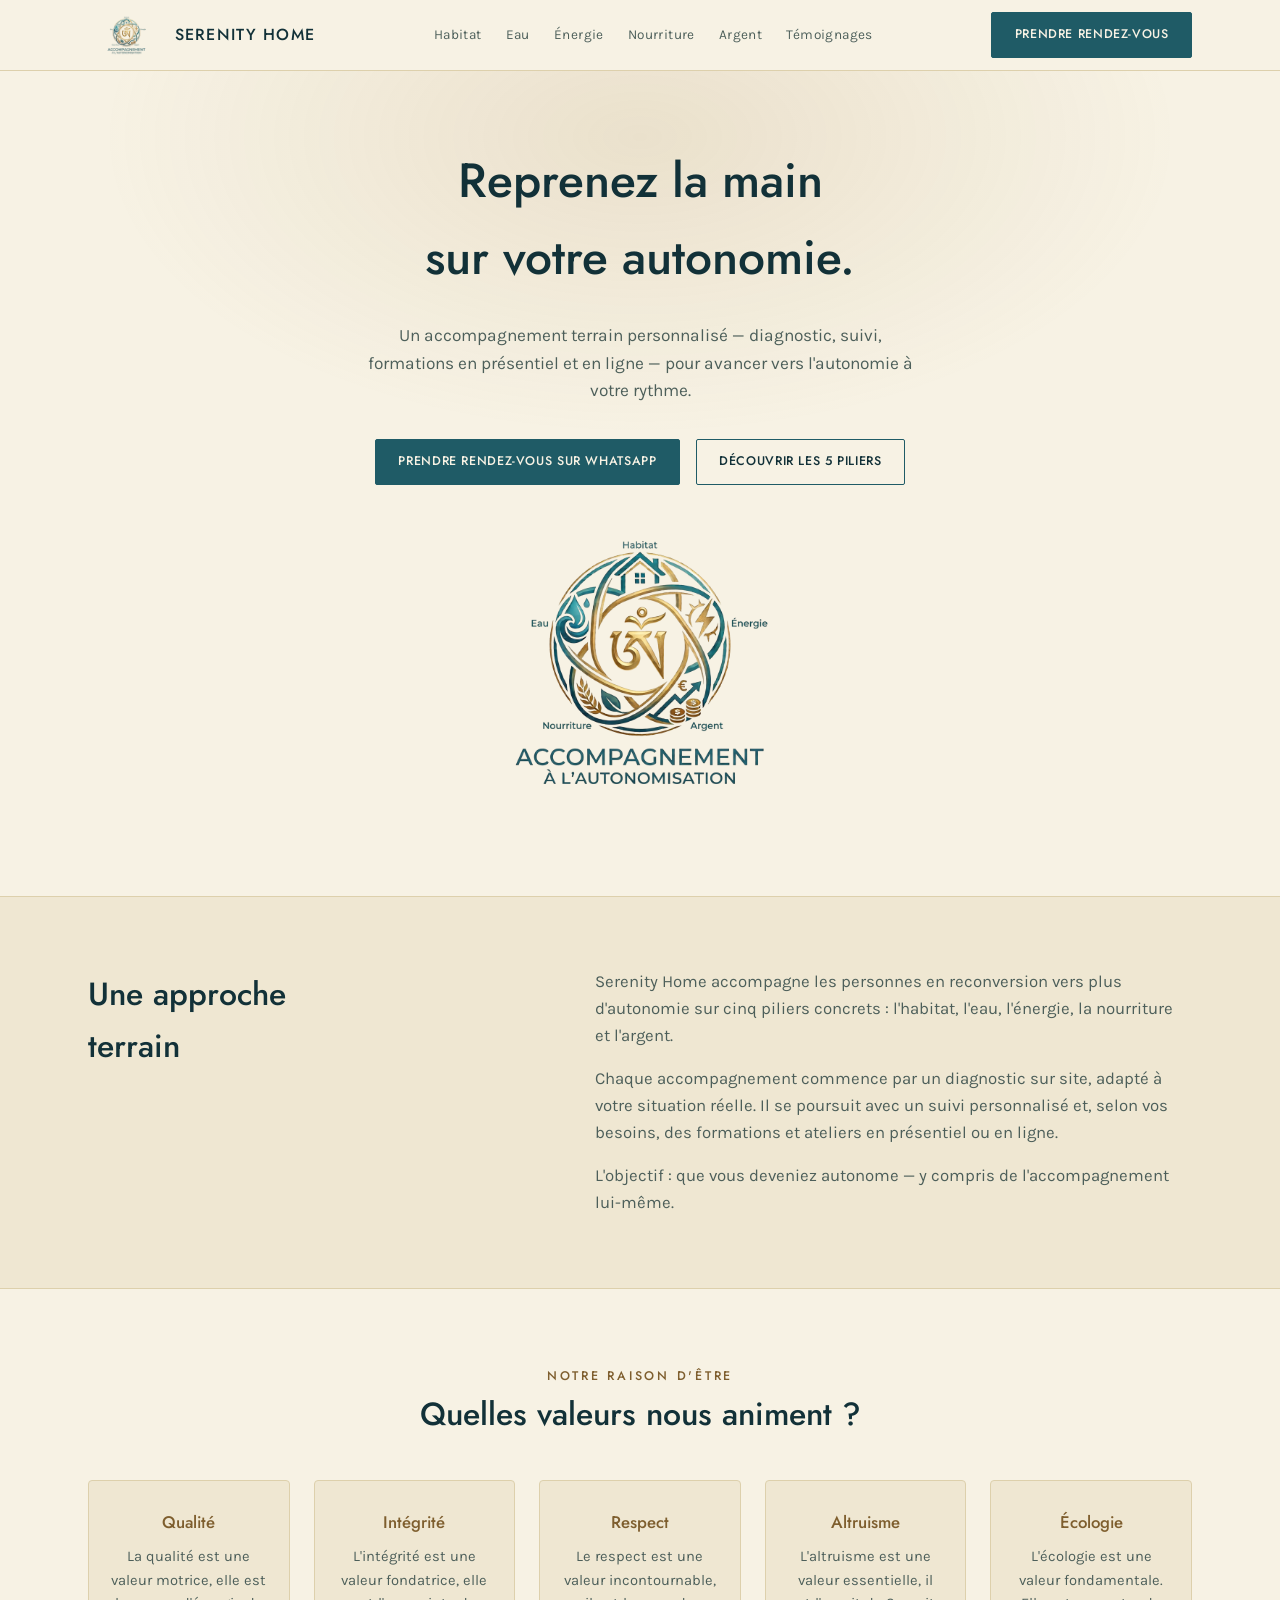
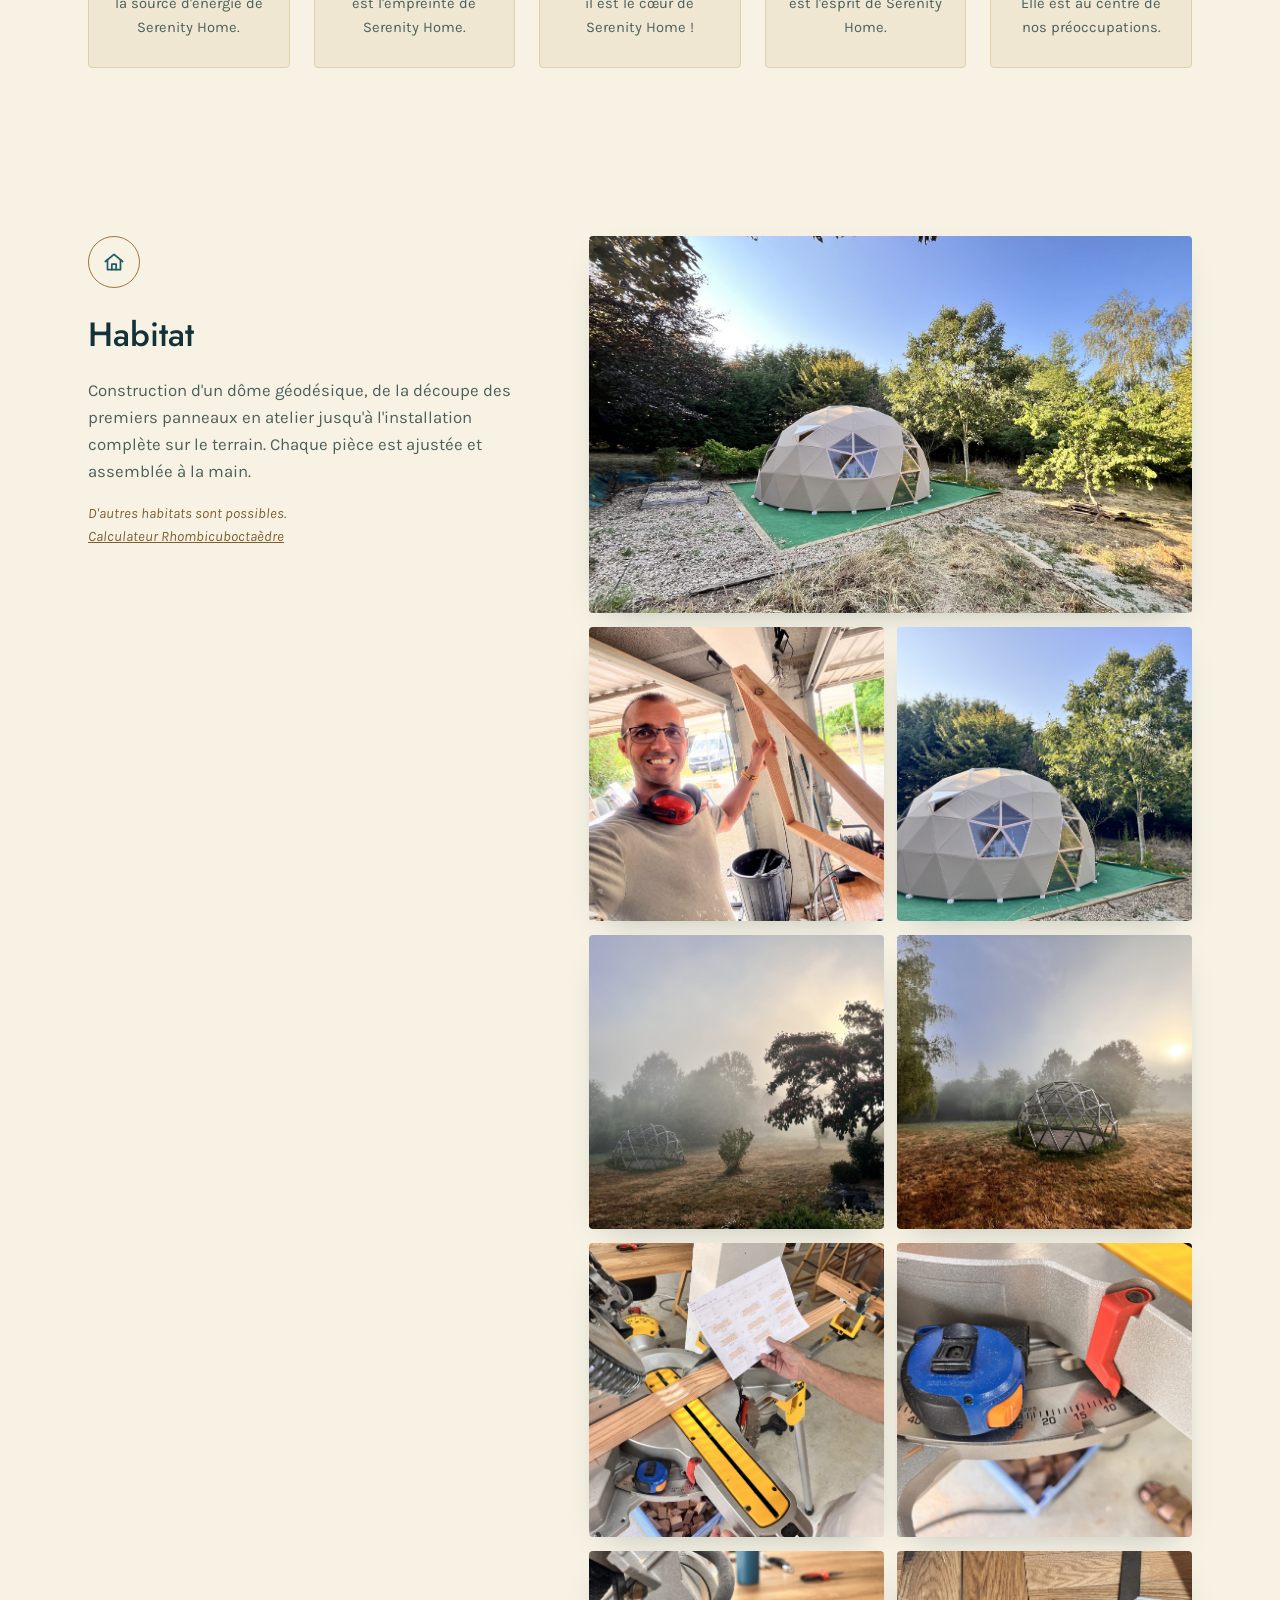
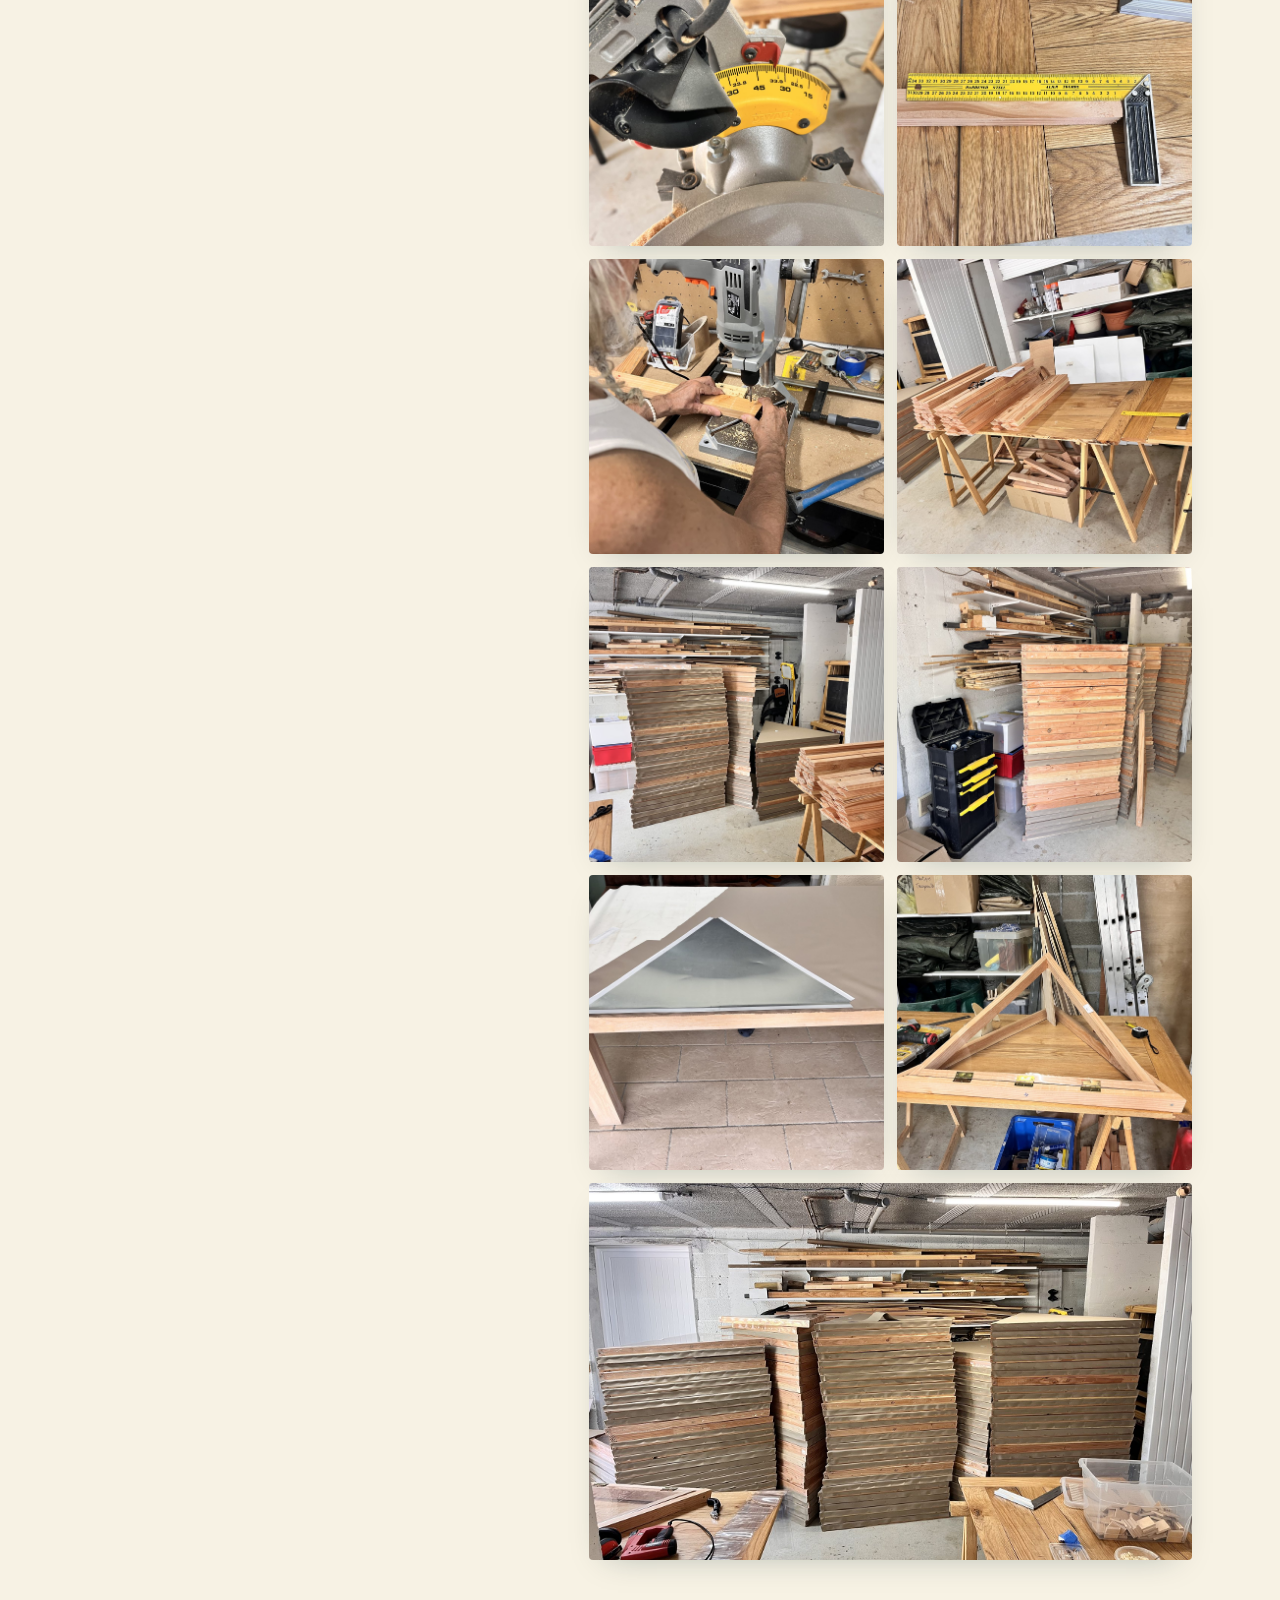
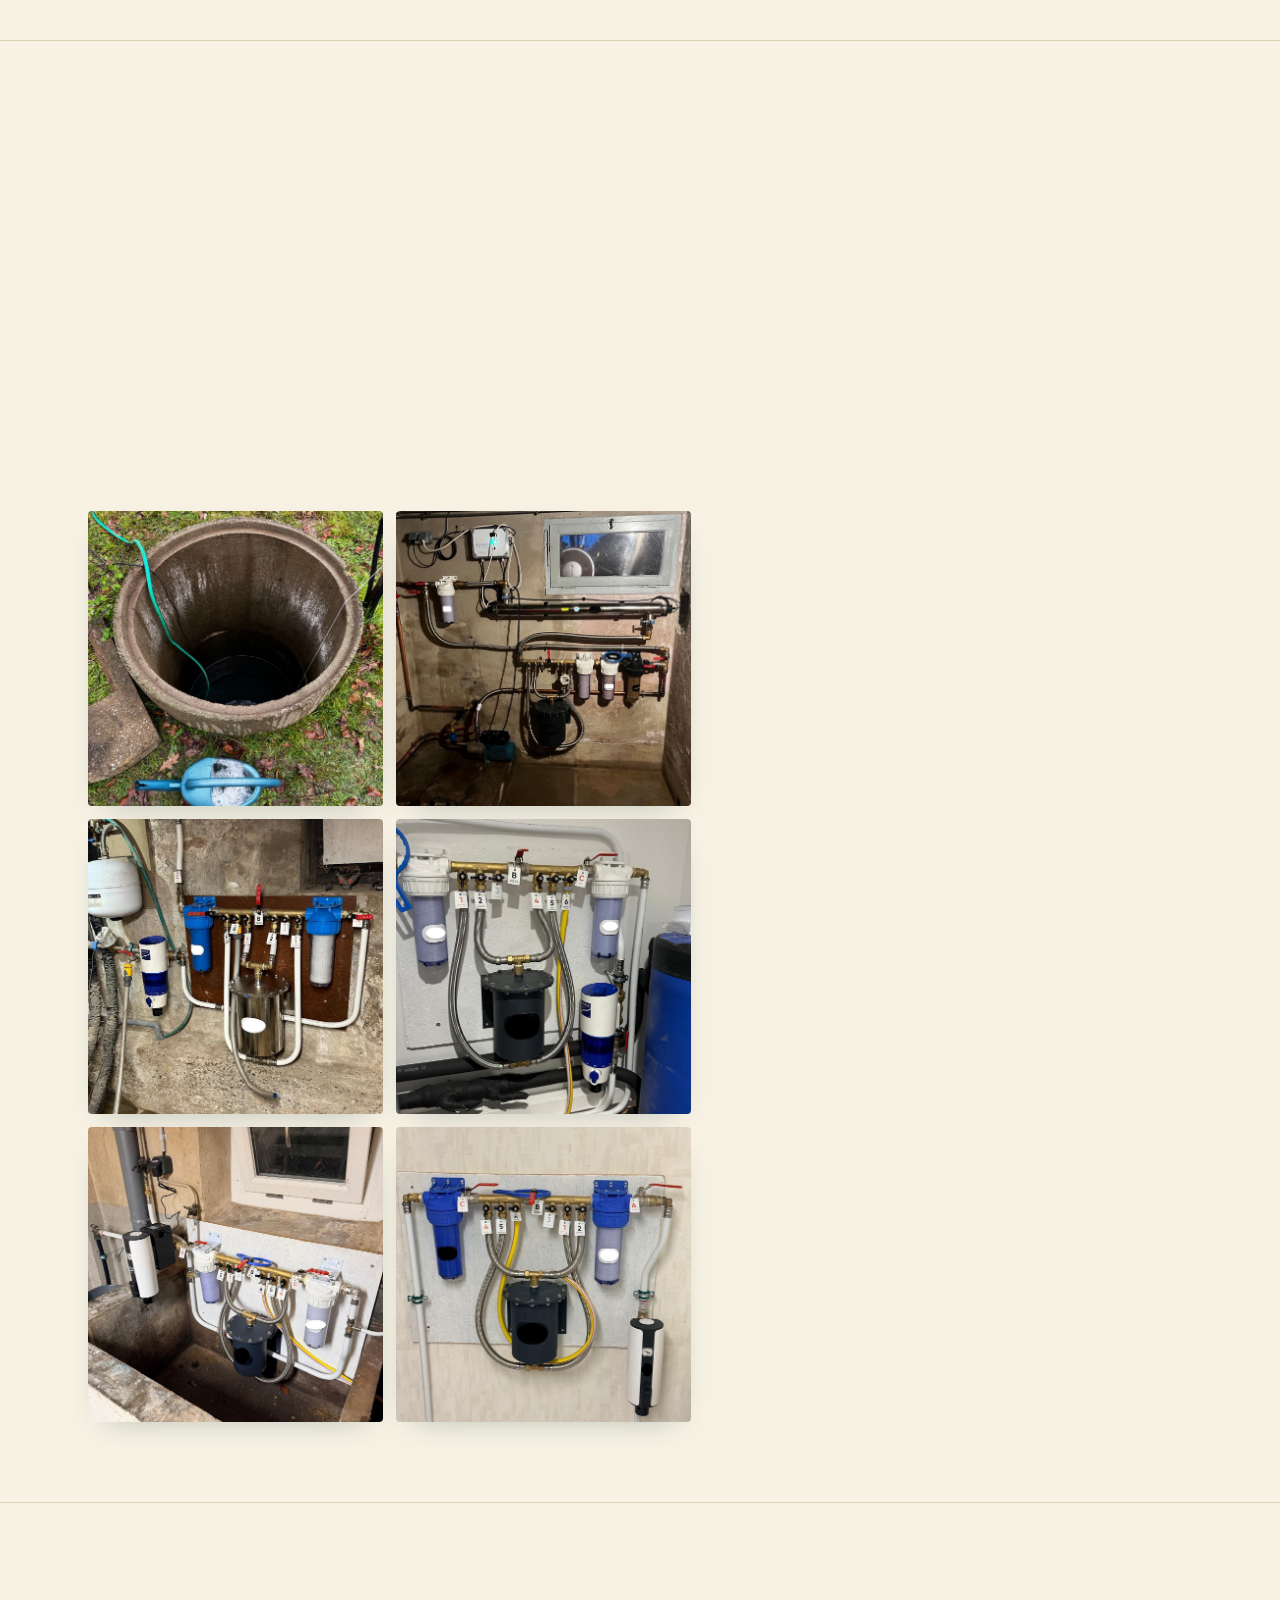
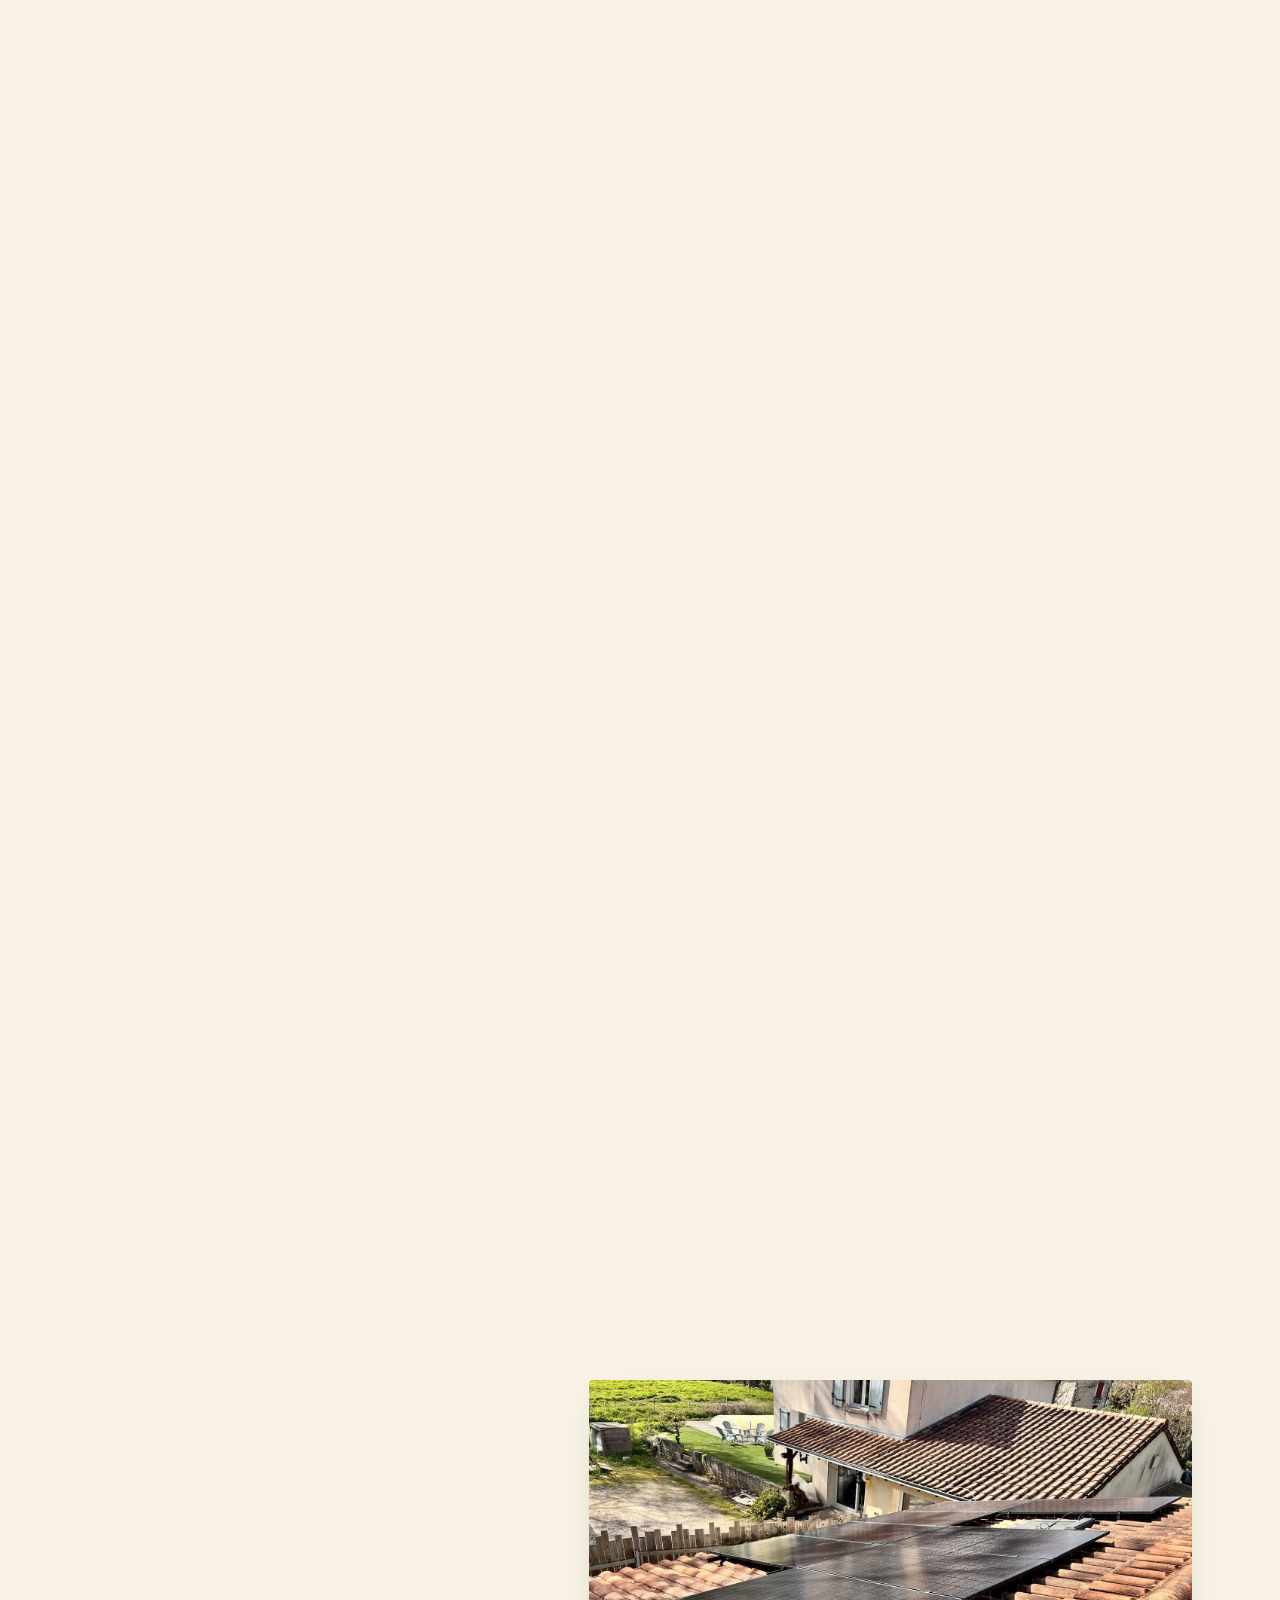
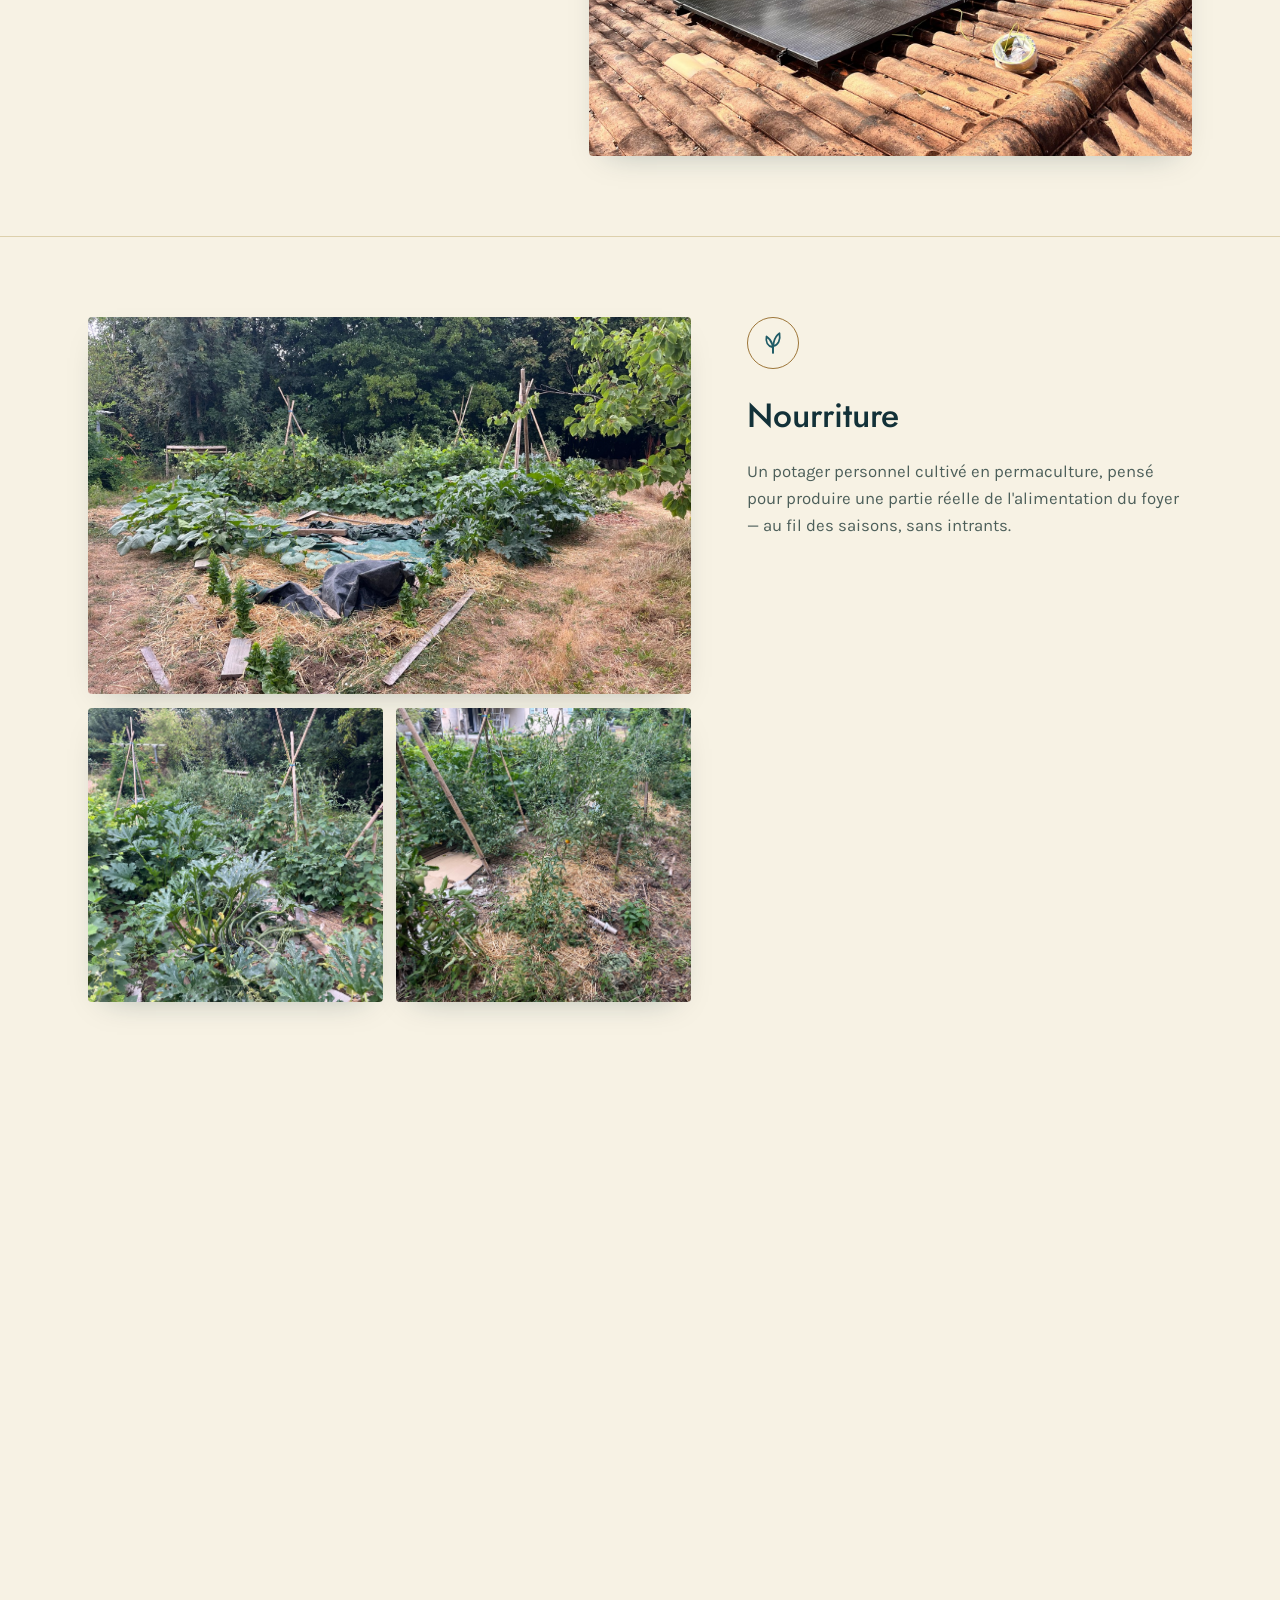
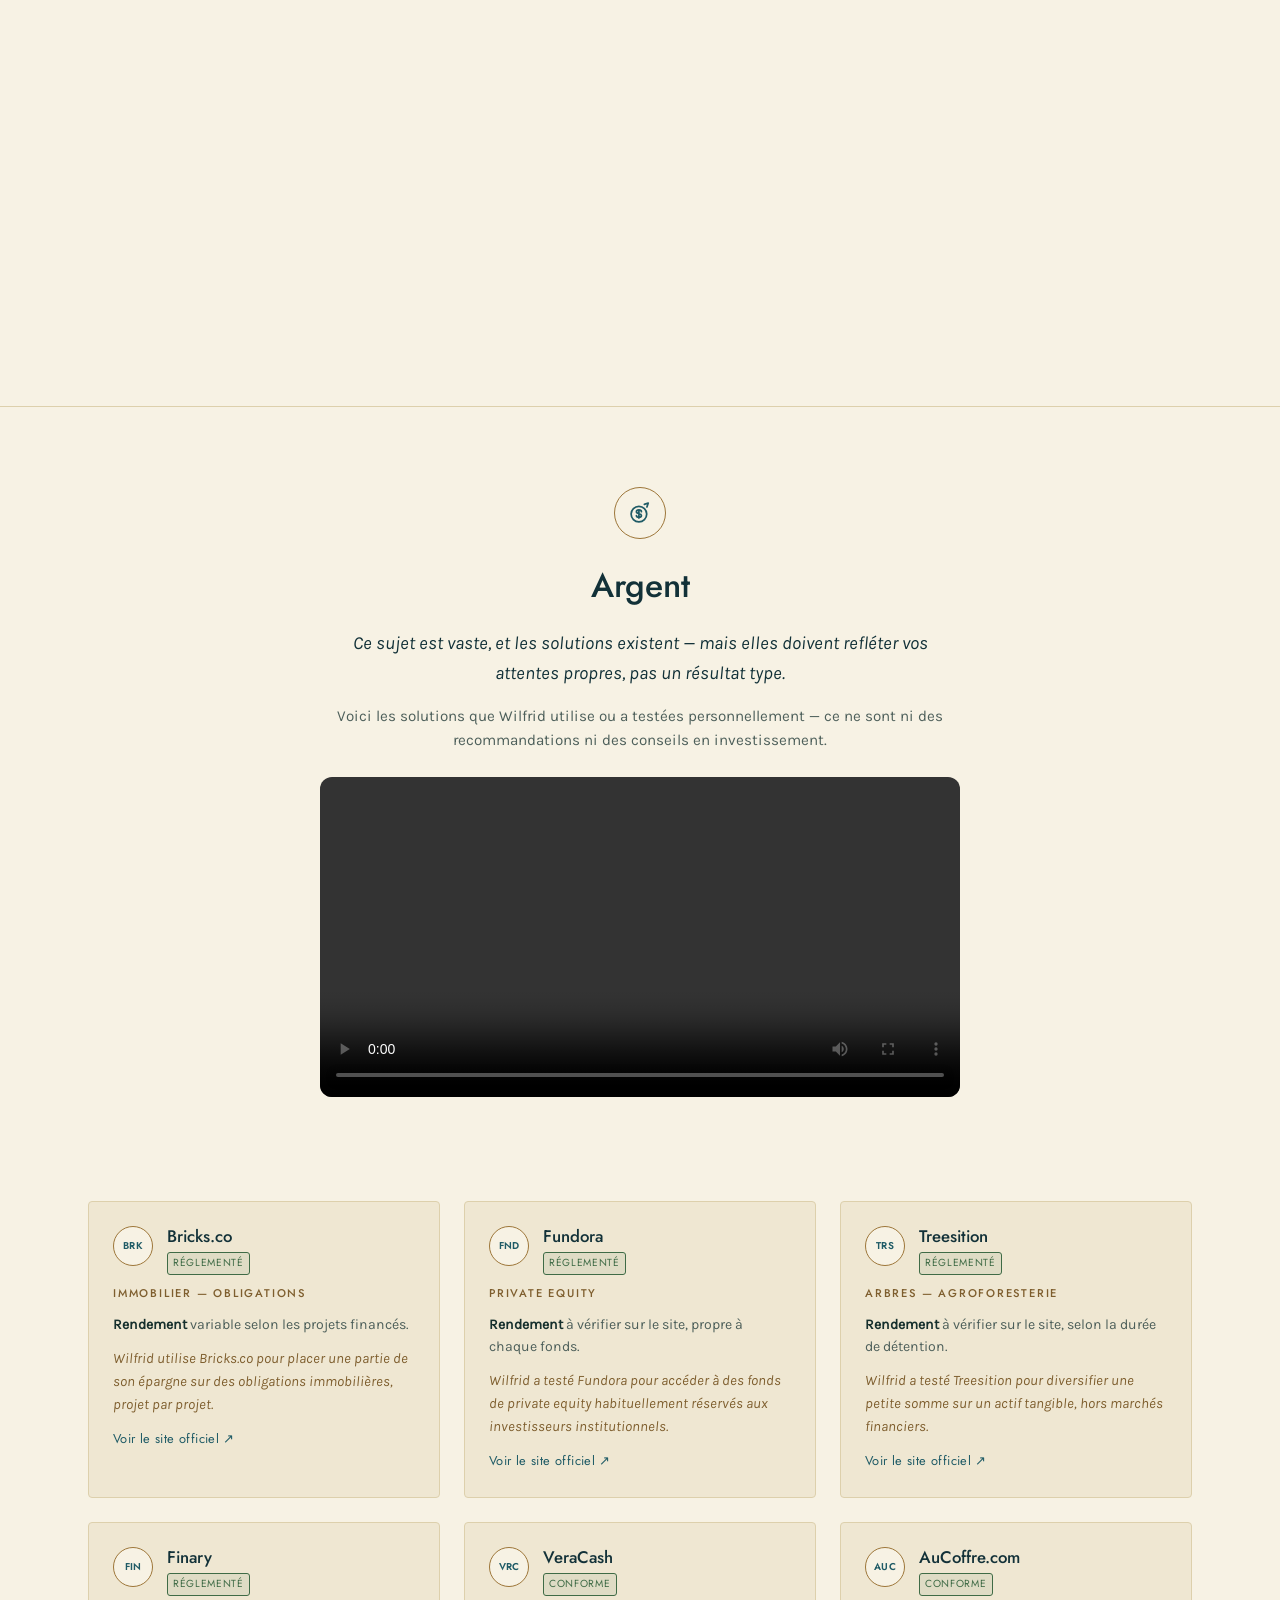
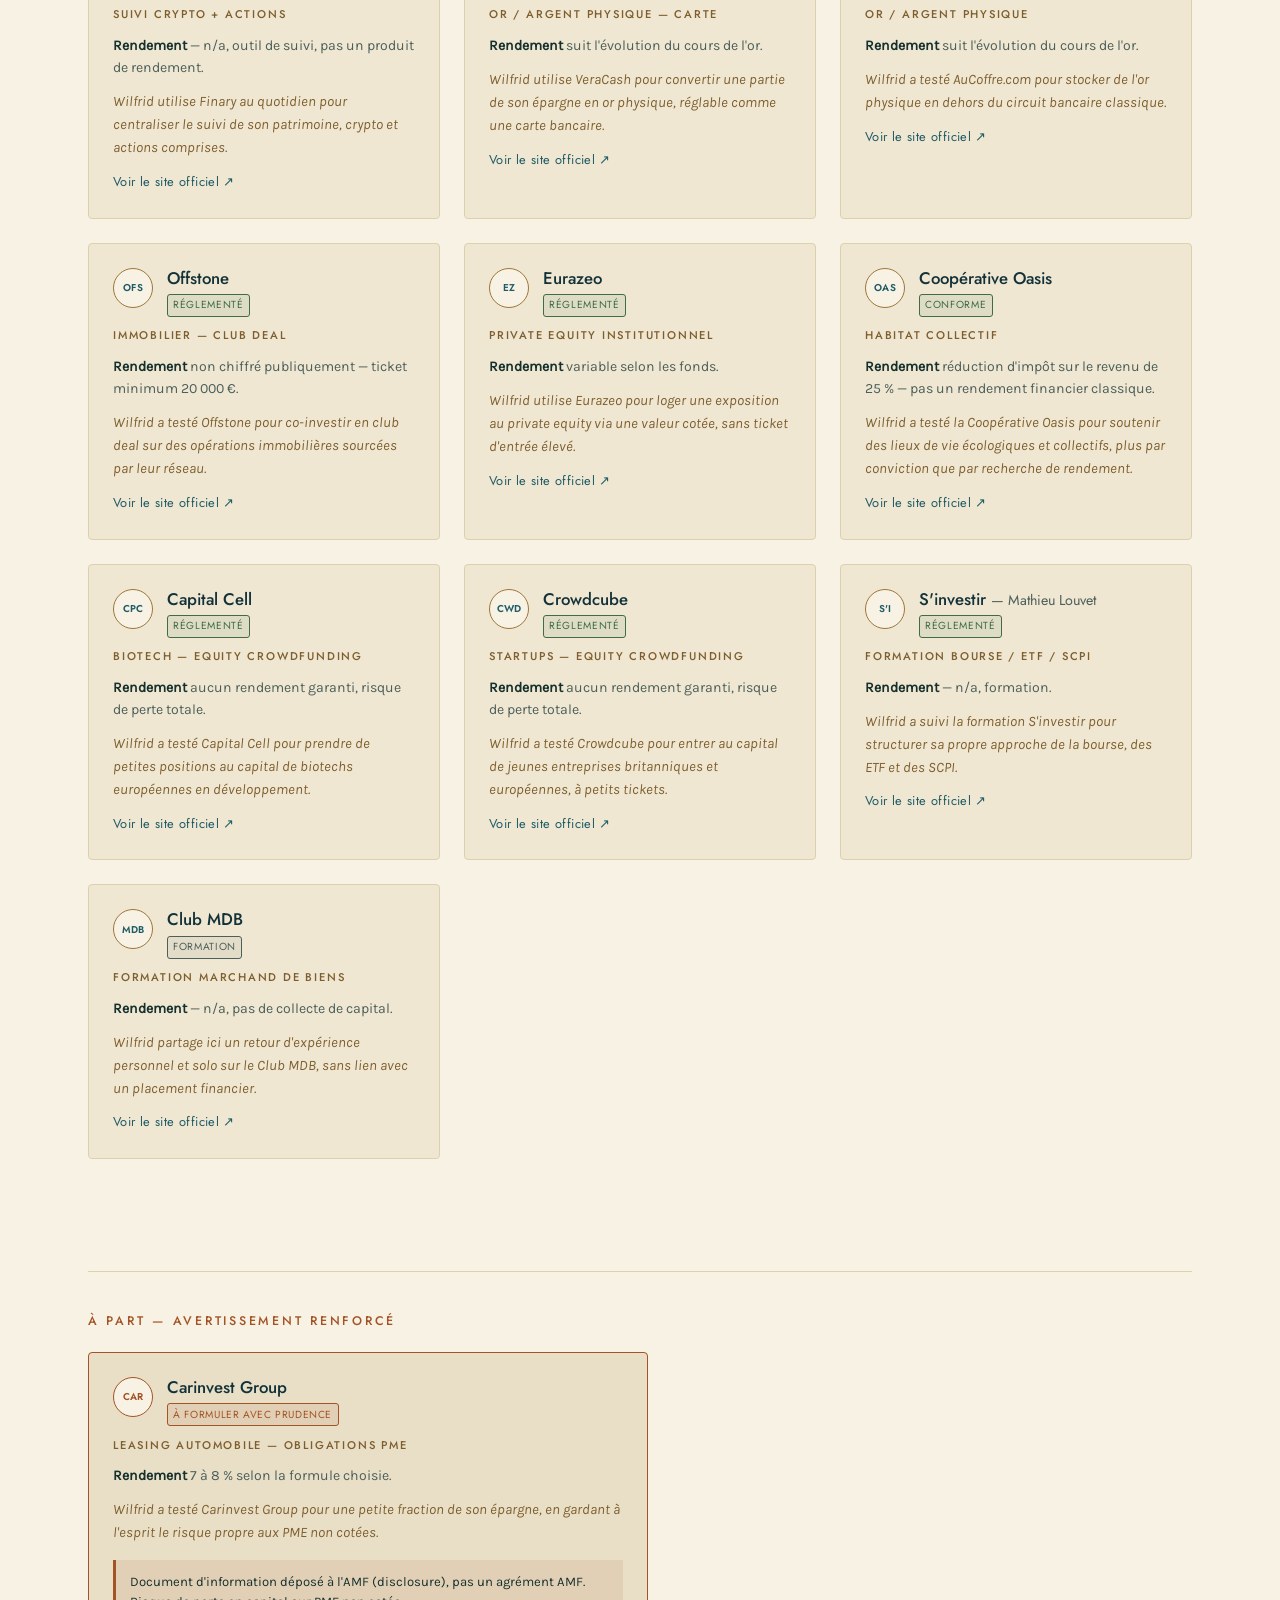
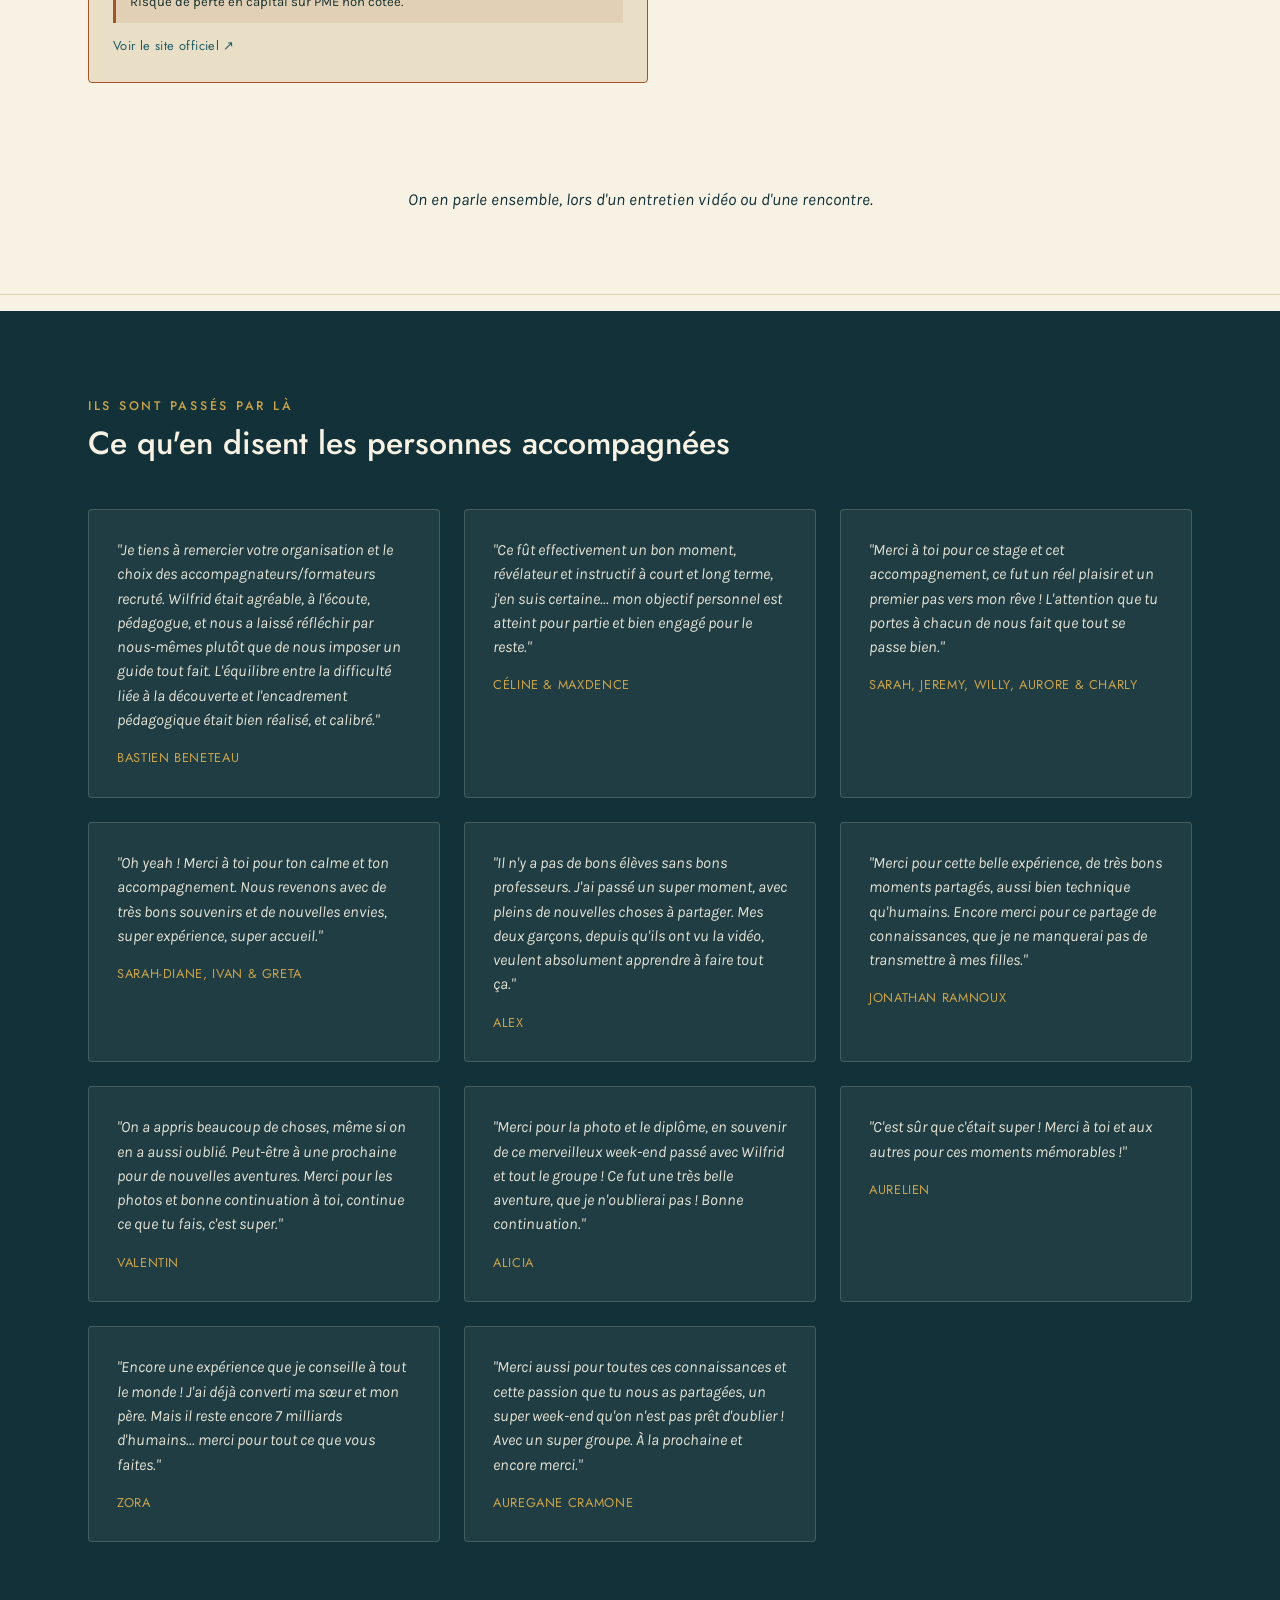
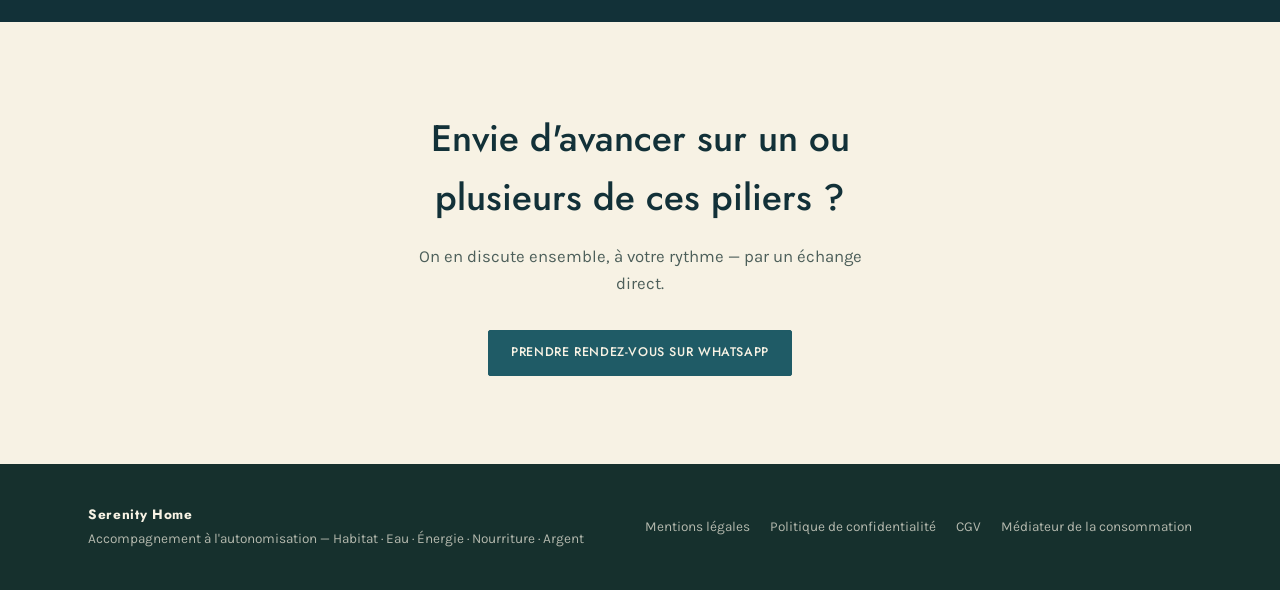
==== index.html @ 9dc040ae "Remove habitat atelier video (unused, requested removal)" ====
<!doctype html>
<html lang="fr">
<head>
<meta charset="UTF-8">
<meta name="viewport" content="width=device-width, initial-scale=1.0">
<title>Serenity Home — Accompagnement à l'autonomisation</title>
<meta name="description" content="Serenity Home accompagne les personnes en reconversion vers l'autonomie : habitat, eau, énergie, nourriture, argent. Diagnostic terrain, suivi personnalisé, formations et ateliers.">
<link rel="canonical" href="https://wilfridberge.eu/">
<meta property="og:type" content="website">
<meta property="og:site_name" content="Serenity Home">
<meta property="og:title" content="Serenity Home — Accompagnement à l'autonomisation">
<meta property="og:description" content="Un accompagnement terrain personnalisé — diagnostic, suivi, formations en présentiel et en ligne — sur cinq piliers : habitat, eau, énergie, nourriture, argent.">
<meta property="og:url" content="https://wilfridberge.eu/">
<meta property="og:image" content="https://wilfridberge.eu/img/logo.png">
<meta name="twitter:card" content="summary">
<link rel="icon" type="image/png" sizes="32x32" href="img/favicon/icon-32.png">
<link rel="icon" type="image/png" sizes="16x16" href="img/favicon/icon-16.png">
<link rel="apple-touch-icon" sizes="180x180" href="img/favicon/icon-180.png">
<link rel="stylesheet" href="styles.css">
<script type="application/ld+json">
{
  "@context": "https://schema.org",
  "@type": "ProfessionalService",
  "name": "Serenity Home",
  "description": "Accompagnement terrain personnalisé vers l'autonomie : habitat, eau, énergie, nourriture, argent — diagnostic, suivi, formations et ateliers en présentiel et en ligne.",
  "url": "https://wilfridberge.eu/",
  "image": "https://wilfridberge.eu/img/logo.png",
  "areaServed": "FR",
  "founder": { "@type": "Person", "name": "Wilfrid Bergé" }
}
</script>
<script>
  document.documentElement.classList.add('js-anim');
  if (!window.matchMedia('(prefers-reduced-motion: reduce)').matches) {
    document.documentElement.classList.add('can-animate');
  }
</script>
</head>
<body>

<header class="nav">
  <div class="container">
    <a class="nav-brand" href="#top">
      <img src="img/logo.png" alt="">
      <span>Serenity Home</span>
    </a>
    <ul class="nav-links">
      <li><a href="#habitat">Habitat</a></li>
      <li><a href="#eau">Eau</a></li>
      <li><a href="#energie">Énergie</a></li>
      <li><a href="#nourriture">Nourriture</a></li>
      <li><a href="#argent">Argent</a></li>
      <li><a href="#temoignages">Témoignages</a></li>
    </ul>
    <a class="btn-cta" href="https://wa.me/33664347706" target="_blank" rel="noopener">Prendre rendez-vous</a>
  </div>
</header>

<main id="top">

  <section class="hero">
    <div class="container hero-inner">
      <h1>Reprenez la main sur votre autonomie.</h1>
      <p class="lede">Un accompagnement terrain personnalisé — diagnostic, suivi, formations en présentiel et en ligne — pour avancer vers l'autonomie à votre rythme.</p>
      <div class="actions">
        <a class="btn-cta" href="https://wa.me/33664347706" target="_blank" rel="noopener">Prendre rendez-vous sur WhatsApp</a>
        <a class="btn-cta ghost" href="#habitat">Découvrir les 5 piliers</a>
      </div>

      <img class="hero-logo" src="img/logo.png" alt="Serenity Home — Habitat, Eau, Énergie, Nourriture, Argent">

      <div class="mobile-pillar-row">
        <a href="#habitat">Habitat</a>
        <a href="#eau">Eau</a>
        <a href="#energie">Énergie</a>
        <a href="#nourriture">Nourriture</a>
        <a href="#argent">Argent</a>
      </div>
    </div>
  </section>

  <section class="positioning reveal">
    <div class="container">
      <h2>Une approche terrain</h2>
      <div class="body">
        <p>Serenity Home accompagne les personnes en reconversion vers plus d'autonomie sur cinq piliers concrets : l'habitat, l'eau, l'énergie, la nourriture et l'argent.</p>
        <p>Chaque accompagnement commence par un diagnostic sur site, adapté à votre situation réelle. Il se poursuit avec un suivi personnalisé et, selon vos besoins, des formations et ateliers en présentiel ou en ligne.</p>
        <p>L'objectif : que vous deveniez autonome — y compris de l'accompagnement lui-même.</p>
      </div>
    </div>
  </section>

  <section class="values reveal">
    <div class="container">
      <span class="eyebrow">Notre raison d'être</span>
      <h2>Quelles valeurs nous animent ?</h2>
      <div class="values-grid">
        <div class="value-card">
          <h3>Qualité</h3>
          <p>La qualité est une valeur motrice, elle est la source d'énergie de Serenity Home.</p>
        </div>
        <div class="value-card">
          <h3>Intégrité</h3>
          <p>L'intégrité est une valeur fondatrice, elle est l'empreinte de Serenity Home.</p>
        </div>
        <div class="value-card">
          <h3>Respect</h3>
          <p>Le respect est une valeur incontournable, il est le cœur de Serenity Home !</p>
        </div>
        <div class="value-card">
          <h3>Altruisme</h3>
          <p>L'altruisme est une valeur essentielle, il est l'esprit de Serenity Home.</p>
        </div>
        <div class="value-card">
          <h3>Écologie</h3>
          <p>L'écologie est une valeur fondamentale. Elle est au centre de nos préoccupations.</p>
        </div>
      </div>
    </div>
  </section>

  <section class="pillars">

    <article class="pillar" id="habitat">
      <div class="container">
        <div class="pillar-text reveal">
          <span class="pillar-icon"><svg viewBox="0 0 24 24" fill="none" stroke="currentColor" stroke-width="1.6" stroke-linecap="round" stroke-linejoin="round"><path d="M4 11.5 12 5l8 6.5"/><path d="M6 10v9h12v-9"/><path d="M10 19v-5h4v5"/></svg></span>
          <h2>Habitat</h2>
          <p class="body">Construction d'un dôme géodésique, de la découpe des premiers panneaux en atelier jusqu'à l'installation complète sur le terrain. Chaque pièce est ajustée et assemblée à la main.</p>
          <p class="note">D'autres habitats sont possibles.</p>
          <p class="note"> </p>
          <p class="note"><a href="rhombicuboctaedre-atelier.html" target="_blank">Calculateur Rhombicuboctaèdre</a></p>
        </div>
        <div class="pillar-media">
          <img class="full" src="img/habitat-full/h17.jpg" alt="Le dôme achevé, vue d'ensemble au lever du jour">
          <img class="half" src="img/habitat-full/h08.jpg" alt="Wilfrid Bergé, fondateur de Serenity Home, en atelier">
          <img class="half" src="img/habitat-full/h16.jpg" alt="Le dôme terminé, installé en lisière de forêt">
          <img class="half" src="img/habitat-full/h11.jpg" alt="L'ossature du dôme prend forme sur site, au petit matin dans la brume">
          <img class="half" src="img/habitat-full/h12.jpg" alt="Structure du dôme dans la brume, au lever du soleil">
          <img class="half" src="img/habitat-full/h01.jpg" alt="Traçage au gabarit avant découpe d'une poutre à la scie à onglet">
          <img class="half" src="img/habitat-full/h02.jpg" alt="Réglage de l'angle de coupe sur la scie à onglet">
          <img class="half" src="img/habitat-full/h03.jpg" alt="Vérification de l'angle avant la coupe d'une pièce d'ossature">
          <img class="half" src="img/habitat-full/h06.jpg" alt="Contrôle d'équerrage d'un assemblage à l'équerre et au mètre">
          <img class="half" src="img/habitat-full/h07.jpg" alt="Assemblage minutieux d'une pièce d'ossature en atelier">
          <img class="half" src="img/habitat-full/h04.jpg" alt="Table de découpe et pièces d'ossature prêtes à l'assemblage">
          <img class="half" src="img/habitat-full/h05.jpg" alt="Panneaux découpés stockés en atelier">
          <img class="half" src="img/habitat-full/h10.jpg" alt="Réserve de bois et outillage en atelier">
          <img class="half" src="img/habitat-full/h09.jpg" alt="Panneau triangulaire vitré préparé avant assemblage">
          <img class="half" src="img/habitat-full/h14.jpg" alt="Fixation des angles d'un cadre triangulaire">
          <img class="full" src="img/habitat-full/h15.jpg" alt="Panneaux terminés, prêts à être transportés sur site">
        </div>
      </div>
    </article>

    <article class="pillar reverse" id="eau">
      <div class="container">
        <div class="pillar-text reveal">
          <span class="pillar-icon"><svg viewBox="0 0 24 24" fill="none" stroke="currentColor" stroke-width="1.6" stroke-linecap="round" stroke-linejoin="round"><path d="M12 3s6 6.5 6 11a6 6 0 1 1-12 0c0-4.5 6-11 6-11Z"/></svg></span>
          <h2>Eau</h2>
          <p class="note">Diagnostic et recommandation assurés par Wilfrid Bergé (apporteur d'affaires) — installation réalisée par des plombiers partenaires (ou par le client lui-même pour les petits systèmes sous évier).</p>
          <p class="body">Installations de filtration complètes : plusieurs étages de filtration et de traitement, dimensionnés pour chaque habitation.</p>
        </div>
        <div class="pillar-media">
          <img class="full" src="img/eau-3-installation-complete.jpg" alt="Installation de filtration d'eau multi-étages avec stérilisation UV, montée en sous-sol">
          <img class="half" src="img/eau-1-filtration.jpg" alt="Bloc de filtration d'eau monté sur panneau mural">
          <img class="half" src="img/eau-2-filtration.jpg" alt="Installation de filtration d'eau chez un client, montée près d'une fenêtre">
          <img class="half" src="img/eau-4.jpg" alt="Installation de filtration d'eau en cave, avec ballon tampon et filtre à sédiments">
          <img class="half" src="img/eau-6.jpg" alt="Panneau de filtration multi-étages, vannes numérotées, gros plan">
          <img class="half" src="img/eau-9.jpg" alt="Installation de filtration d'eau près d'un ancien bac en pierre, en dépendance">
          <img class="half" src="img/eau-8.jpg" alt="Installation de filtration neuve avec surpresseur à manomètre">
        </div>
      </div>
    </article>

    <article class="pillar" id="energie">
      <div class="container">
        <div class="pillar-text reveal">
          <span class="pillar-icon"><svg viewBox="0 0 24 24" fill="none" stroke="currentColor" stroke-width="1.6" stroke-linecap="round" stroke-linejoin="round"><circle cx="10" cy="10" r="4.2"/><path d="m13 4 1.4-1.4M13 16l1.4 1.4M4 10H2M6 4 4.6 2.6M6 16l-1.4 1.4"/><path d="M14.5 13.5 12 20l3.5-1 -1 4 5-6.5h-3.2z"/></svg></span>
          <h2>Énergie</h2>
          <p class="body">Accompagnement pour réduire votre facture électrique, pour ne plus payer de facture ou pour gagner de l'argent.</p>
        </div>
        <div class="pillar-media">
          <img class="full" src="img/electricite-1-panneaux.jpg" alt="Panneaux photovoltaïques installés sur toiture en tuiles, vue plongeante sur le jardin">
          <img class="half" src="img/electricite-3-onduleur.jpg" alt="Onduleur SolaX Power et coffret DC installés en extérieur">
          <img class="half" src="img/electricite-2-coffret.jpg" alt="Coffret électrique de protection ouvert, câblage détaillé">
          <img class="full" src="img/electricite-6.jpg" alt="Deux installateurs posant des panneaux photovoltaïques sur le toit d'une dépendance">
          <img class="half" src="img/electricite-4.jpg" alt="Rails de fixation posés sur toiture en tuiles avant la pose des panneaux">
          <img class="half" src="img/electricite-5.jpg" alt="Détail d'une fixation de rail de montage sur tuile">
          <img class="full" src="img/electricite-7.jpg" alt="Panneaux photovoltaïques fraîchement installés sur le toit d'une maison, jardin en contrebas">
        </div>
      </div>
    </article>

    <article class="pillar reverse" id="nourriture">
      <div class="container">
        <div class="pillar-text reveal">
          <span class="pillar-icon"><svg viewBox="0 0 24 24" fill="none" stroke="currentColor" stroke-width="1.6" stroke-linecap="round" stroke-linejoin="round"><path d="M12 21c0-6 0-14 6-18 1 6-1 11-6 12"/><path d="M12 21c0-5 0-11-6-15-1 5 1 9 6 10"/></svg></span>
          <h2>Nourriture</h2>
          <p class="body">Un potager personnel cultivé en permaculture, pensé pour produire une partie réelle de l'alimentation du foyer — au fil des saisons, sans intrants.</p>
        </div>
        <div class="pillar-media">
          <img class="full" src="img/nourriture-1-potager.jpg" alt="Potager en permaculture en lisière de forêt, cultures buttées et tuteurs en bois">
          <img class="half" src="img/nourriture-2-potager.jpg" alt="Rangs de cultures avec tuteurs, potager personnel">
          <img class="half" src="img/nourriture-3-potager.jpg" alt="Vue rapprochée du potager et de ses cultures grimpantes">
          <img class="half" src="img/nourriture-4-jardin.jpg" alt="Vue d'ensemble du potager avec courges, haricots grimpants et tomates">
          <img class="half" src="img/nourriture-5-poireaux.jpg" alt="Rangée de poireaux paillée, en fin de culture">
          <img class="half" src="img/nourriture-6-courges.jpg" alt="Récolte de potimarrons posés dans l'herbe">
          <img class="half" src="img/nourriture-7-courge.jpg" alt="Courge buttercup encore sur pied, entourée de feuillage">
          <img class="half" src="img/nourriture-8-patates-douces.jpg" alt="Patates douces fraîchement récoltées">
          <img class="half" src="img/nourriture-9-noisettes.jpg" alt="Panier de noisettes fraîchement récoltées">
        </div>
      </div>
    </article>

    <article class="pillar pillar-argent reveal" id="argent">
      <div class="container">

        <div class="intro">
          <span class="pillar-icon"><svg viewBox="0 0 24 24" fill="none" stroke="currentColor" stroke-width="1.6" stroke-linecap="round" stroke-linejoin="round"><circle cx="11" cy="13" r="7.2"/><path d="M11 9.3v7.4M13.3 10.8c0-1-1-1.7-2.3-1.7s-2.3.7-2.3 1.7c0 2.4 4.6 1.2 4.6 3.5 0 1-1 1.7-2.3 1.7s-2.3-.7-2.3-1.7"/><path d="m16 4 3.6-1.2L18.4 6.4"/></svg></span>
          <h2>Argent</h2>
          <p class="body">Ce sujet est vaste, et les solutions existent — mais elles doivent refléter vos attentes propres, pas un résultat type.</p>
          <p class="cadrage">Voici les solutions que Wilfrid utilise ou a testées personnellement — ce ne sont ni des recommandations ni des conseils en investissement.</p>
          <video class="argent-video" controls playsinline preload="metadata">
            <source src="img/VraimentRiche-foliebergeres.mp4" type="video/mp4">
          </video>
        </div>

        <div class="fiches-grid">

          <article class="fiche">
            <div class="fiche-head">
              <span class="fiche-mark">BRK</span>
              <div class="fiche-name-row">
                <h3>Bricks.co</h3>
                <span class="badge badge-ok">Réglementé</span>
              </div>
            </div>
            <span class="eyebrow fiche-cat">Immobilier — obligations</span>
            <p class="fiche-rentab"><b>Rendement</b> variable selon les projets financés.</p>
            <p class="note">Wilfrid utilise Bricks.co pour placer une partie de son épargne sur des obligations immobilières, projet par projet.</p>
            <a class="fiche-link" href="https://bricks.co" target="_blank" rel="noopener">Voir le site officiel ↗</a>
          </article>

          <article class="fiche">
            <div class="fiche-head">
              <span class="fiche-mark">FND</span>
              <div class="fiche-name-row">
                <h3>Fundora</h3>
                <span class="badge badge-ok">Réglementé</span>
              </div>
            </div>
            <span class="eyebrow fiche-cat">Private equity</span>
            <p class="fiche-rentab"><b>Rendement</b> à vérifier sur le site, propre à chaque fonds.</p>
            <p class="note">Wilfrid a testé Fundora pour accéder à des fonds de private equity habituellement réservés aux investisseurs institutionnels.</p>
            <a class="fiche-link" href="https://fundora.fr" target="_blank" rel="noopener">Voir le site officiel ↗</a>
          </article>

          <article class="fiche">
            <div class="fiche-head">
              <span class="fiche-mark">TRS</span>
              <div class="fiche-name-row">
                <h3>Treesition</h3>
                <span class="badge badge-ok">Réglementé</span>
              </div>
            </div>
            <span class="eyebrow fiche-cat">Arbres — agroforesterie</span>
            <p class="fiche-rentab"><b>Rendement</b> à vérifier sur le site, selon la durée de détention.</p>
            <p class="note">Wilfrid a testé Treesition pour diversifier une petite somme sur un actif tangible, hors marchés financiers.</p>
            <a class="fiche-link" href="https://treesition.com" target="_blank" rel="noopener">Voir le site officiel ↗</a>
          </article>

          <article class="fiche">
            <div class="fiche-head">
              <span class="fiche-mark">FIN</span>
              <div class="fiche-name-row">
                <h3>Finary</h3>
                <span class="badge badge-ok">Réglementé</span>
              </div>
            </div>
            <span class="eyebrow fiche-cat">Suivi crypto + actions</span>
            <p class="fiche-rentab"><b>Rendement</b> — n/a, outil de suivi, pas un produit de rendement.</p>
            <p class="note">Wilfrid utilise Finary au quotidien pour centraliser le suivi de son patrimoine, crypto et actions comprises.</p>
            <a class="fiche-link" href="https://finary.com" target="_blank" rel="noopener">Voir le site officiel ↗</a>
          </article>

          <article class="fiche">
            <div class="fiche-head">
              <span class="fiche-mark">VRC</span>
              <div class="fiche-name-row">
                <h3>VeraCash</h3>
                <span class="badge badge-ok">Conforme</span>
              </div>
            </div>
            <span class="eyebrow fiche-cat">Or / argent physique — carte</span>
            <p class="fiche-rentab"><b>Rendement</b> suit l'évolution du cours de l'or.</p>
            <p class="note">Wilfrid utilise VeraCash pour convertir une partie de son épargne en or physique, réglable comme une carte bancaire.</p>
            <a class="fiche-link" href="https://veracash.com" target="_blank" rel="noopener">Voir le site officiel ↗</a>
          </article>

          <article class="fiche">
            <div class="fiche-head">
              <span class="fiche-mark">AUC</span>
              <div class="fiche-name-row">
                <h3>AuCoffre.com</h3>
                <span class="badge badge-ok">Conforme</span>
              </div>
            </div>
            <span class="eyebrow fiche-cat">Or / argent physique</span>
            <p class="fiche-rentab"><b>Rendement</b> suit l'évolution du cours de l'or.</p>
            <p class="note">Wilfrid a testé AuCoffre.com pour stocker de l'or physique en dehors du circuit bancaire classique.</p>
            <a class="fiche-link" href="https://www.aucoffre.com" target="_blank" rel="noopener">Voir le site officiel ↗</a>
          </article>

          <article class="fiche">
            <div class="fiche-head">
              <span class="fiche-mark">OFS</span>
              <div class="fiche-name-row">
                <h3>Offstone</h3>
                <span class="badge badge-ok">Réglementé</span>
              </div>
            </div>
            <span class="eyebrow fiche-cat">Immobilier — club deal</span>
            <p class="fiche-rentab"><b>Rendement</b> non chiffré publiquement — ticket minimum 20 000 €.</p>
            <p class="note">Wilfrid a testé Offstone pour co-investir en club deal sur des opérations immobilières sourcées par leur réseau.</p>
            <a class="fiche-link" href="https://offstone.fr" target="_blank" rel="noopener">Voir le site officiel ↗</a>
          </article>

          <article class="fiche">
            <div class="fiche-head">
              <span class="fiche-mark">EZ</span>
              <div class="fiche-name-row">
                <h3>Eurazeo</h3>
                <span class="badge badge-ok">Réglementé</span>
              </div>
            </div>
            <span class="eyebrow fiche-cat">Private equity institutionnel</span>
            <p class="fiche-rentab"><b>Rendement</b> variable selon les fonds.</p>
            <p class="note">Wilfrid utilise Eurazeo pour loger une exposition au private equity via une valeur cotée, sans ticket d'entrée élevé.</p>
            <a class="fiche-link" href="https://www.eurazeo.com" target="_blank" rel="noopener">Voir le site officiel ↗</a>
          </article>

          <article class="fiche">
            <div class="fiche-head">
              <span class="fiche-mark">OAS</span>
              <div class="fiche-name-row">
                <h3>Coopérative Oasis</h3>
                <span class="badge badge-ok">Conforme</span>
              </div>
            </div>
            <span class="eyebrow fiche-cat">Habitat collectif</span>
            <p class="fiche-rentab"><b>Rendement</b> réduction d'impôt sur le revenu de 25 % — pas un rendement financier classique.</p>
            <p class="note">Wilfrid a testé la Coopérative Oasis pour soutenir des lieux de vie écologiques et collectifs, plus par conviction que par recherche de rendement.</p>
            <a class="fiche-link" href="https://cooperative-oasis.org" target="_blank" rel="noopener">Voir le site officiel ↗</a>
          </article>

          <article class="fiche">
            <div class="fiche-head">
              <span class="fiche-mark">CPC</span>
              <div class="fiche-name-row">
                <h3>Capital Cell</h3>
                <span class="badge badge-ok">Réglementé</span>
              </div>
            </div>
            <span class="eyebrow fiche-cat">Biotech — equity crowdfunding</span>
            <p class="fiche-rentab"><b>Rendement</b> aucun rendement garanti, risque de perte totale.</p>
            <p class="note">Wilfrid a testé Capital Cell pour prendre de petites positions au capital de biotechs européennes en développement.</p>
            <a class="fiche-link" href="https://www.capitalcell.com" target="_blank" rel="noopener">Voir le site officiel ↗</a>
          </article>

          <article class="fiche">
            <div class="fiche-head">
              <span class="fiche-mark">CWD</span>
              <div class="fiche-name-row">
                <h3>Crowdcube</h3>
                <span class="badge badge-ok">Réglementé</span>
              </div>
            </div>
            <span class="eyebrow fiche-cat">Startups — equity crowdfunding</span>
            <p class="fiche-rentab"><b>Rendement</b> aucun rendement garanti, risque de perte totale.</p>
            <p class="note">Wilfrid a testé Crowdcube pour entrer au capital de jeunes entreprises britanniques et européennes, à petits tickets.</p>
            <a class="fiche-link" href="https://www.crowdcube.com" target="_blank" rel="noopener">Voir le site officiel ↗</a>
          </article>

          <article class="fiche">
            <div class="fiche-head">
              <span class="fiche-mark">S'I</span>
              <div class="fiche-name-row">
                <h3>S'investir <span style="font-weight:400;color:var(--ink-soft);font-size:.85em;">— Mathieu Louvet</span></h3>
                <span class="badge badge-ok">Réglementé</span>
              </div>
            </div>
            <span class="eyebrow fiche-cat">Formation bourse / ETF / SCPI</span>
            <p class="fiche-rentab"><b>Rendement</b> — n/a, formation.</p>
            <p class="note">Wilfrid a suivi la formation S'investir pour structurer sa propre approche de la bourse, des ETF et des SCPI.</p>
            <a class="fiche-link" href="https://sinvestir.fr" target="_blank" rel="noopener">Voir le site officiel ↗</a>
          </article>

          <article class="fiche">
            <div class="fiche-head">
              <span class="fiche-mark">MDB</span>
              <div class="fiche-name-row">
                <h3>Club MDB</h3>
                <span class="badge badge-neutral">Formation</span>
              </div>
            </div>
            <span class="eyebrow fiche-cat">Formation marchand de biens</span>
            <p class="fiche-rentab"><b>Rendement</b> — n/a, pas de collecte de capital.</p>
            <p class="note">Wilfrid partage ici un retour d'expérience personnel et solo sur le Club MDB, sans lien avec un placement financier.</p>
            <a class="fiche-link" href="https://www.club-mdb.com" target="_blank" rel="noopener">Voir le site officiel ↗</a>
          </article>

        </div>

        <div class="a-part">
          <span class="eyebrow">À part — avertissement renforcé</span>
          <article class="fiche fiche-caution">
            <div class="fiche-head">
              <span class="fiche-mark">CAR</span>
              <div class="fiche-name-row">
                <h3>Carinvest Group</h3>
                <span class="badge badge-caution">À formuler avec prudence</span>
              </div>
            </div>
            <span class="eyebrow fiche-cat">Leasing automobile — obligations PME</span>
            <p class="fiche-rentab"><b>Rendement</b> 7 à 8 % selon la formule choisie.</p>
            <p class="note">Wilfrid a testé Carinvest Group pour une petite fraction de son épargne, en gardant à l'esprit le risque propre aux PME non cotées.</p>
            <p class="fiche-disclosure">Document d'information déposé à l'AMF (disclosure), pas un agrément AMF. Risque de perte en capital sur PME non cotée.</p>
            <a class="fiche-link" href="https://www.carinvestgroup.fr" target="_blank" rel="noopener">Voir le site officiel ↗</a>
          </article>
        </div>

        <p class="closing-note">On en parle ensemble, lors d'un entretien vidéo ou d'une rencontre.</p>

      </div>
    </article>

  </section>

  <section class="temoignages reveal" id="temoignages">
    <div class="container">
      <span class="eyebrow">Ils sont passés par là</span>
      <h2>Ce qu'en disent les personnes accompagnées</h2>
      <div class="quote-grid">
        <div class="quote-card">
          <p>"Je tiens à remercier votre organisation et le choix des accompagnateurs/formateurs recruté. Wilfrid était agréable, à l'écoute, pédagogue, et nous a laissé réfléchir par nous-mêmes plutôt que de nous imposer un guide tout fait. L'équilibre entre la difficulté liée à la découverte et l'encadrement pédagogique était bien réalisé, et calibré."</p>
          <span class="attr">Bastien Beneteau</span>
        </div>
        <div class="quote-card">
          <p>"Ce fût effectivement un bon moment, révélateur et instructif à court et long terme, j'en suis certaine… mon objectif personnel est atteint pour partie et bien engagé pour le reste."</p>
          <span class="attr">Céline &amp; Maxdence</span>
        </div>
        <div class="quote-card">
          <p>"Merci à toi pour ce stage et cet accompagnement, ce fut un réel plaisir et un premier pas vers mon rêve ! L'attention que tu portes à chacun de nous fait que tout se passe bien."</p>
          <span class="attr">Sarah, Jeremy, Willy, Aurore &amp; Charly</span>
        </div>
        <div class="quote-card">
          <p>"Oh yeah ! Merci à toi pour ton calme et ton accompagnement. Nous revenons avec de très bons souvenirs et de nouvelles envies, super expérience, super accueil."</p>
          <span class="attr">Sarah-Diane, Ivan &amp; Greta</span>
        </div>
        <div class="quote-card">
          <p>"Il n'y a pas de bons élèves sans bons professeurs. J'ai passé un super moment, avec pleins de nouvelles choses à partager. Mes deux garçons, depuis qu'ils ont vu la vidéo, veulent absolument apprendre à faire tout ça."</p>
          <span class="attr">Alex</span>
        </div>
        <div class="quote-card">
          <p>"Merci pour cette belle expérience, de très bons moments partagés, aussi bien technique qu'humains. Encore merci pour ce partage de connaissances, que je ne manquerai pas de transmettre à mes filles."</p>
          <span class="attr">Jonathan Ramnoux</span>
        </div>
        <div class="quote-card">
          <p>"On a appris beaucoup de choses, même si on en a aussi oublié. Peut-être à une prochaine pour de nouvelles aventures. Merci pour les photos et bonne continuation à toi, continue ce que tu fais, c'est super."</p>
          <span class="attr">Valentin</span>
        </div>
        <div class="quote-card">
          <p>"Merci pour la photo et le diplôme, en souvenir de ce merveilleux week-end passé avec Wilfrid et tout le groupe ! Ce fut une très belle aventure, que je n'oublierai pas ! Bonne continuation."</p>
          <span class="attr">Alicia</span>
        </div>
        <div class="quote-card">
          <p>"C'est sûr que c'était super ! Merci à toi et aux autres pour ces moments mémorables !"</p>
          <span class="attr">Aurelien</span>
        </div>
        <div class="quote-card">
          <p>"Encore une expérience que je conseille à tout le monde ! J'ai déjà converti ma sœur et mon père. Mais il reste encore 7 milliards d'humains… merci pour tout ce que vous faites."</p>
          <span class="attr">Zora</span>
        </div>
        <div class="quote-card">
          <p>"Merci aussi pour toutes ces connaissances et cette passion que tu nous as partagées, un super week-end qu'on n'est pas prêt d'oublier ! Avec un super groupe. À la prochaine et encore merci."</p>
          <span class="attr">Auregane Cramone</span>
        </div>
      </div>
    </div>
  </section>

  <section class="contact reveal" id="contact">
    <div class="container">
      <h2>Envie d'avancer sur un ou plusieurs de ces piliers ?</h2>
      <p class="lede">On en discute ensemble, à votre rythme — par un échange direct.</p>
      <a class="btn-cta" href="https://wa.me/33664347706" target="_blank" rel="noopener">Prendre rendez-vous sur WhatsApp</a>
    </div>
  </section>

</main>

<footer>
  <div class="container">
    <div class="footer-brand">
      <strong>Serenity Home</strong>
      <span>Accompagnement à l'autonomisation — Habitat · Eau · Énergie · Nourriture · Argent</span>
    </div>
    <nav class="footer-links" aria-label="Informations légales">
      <a href="mentions-legales.html">Mentions légales</a>
      <a href="confidentialite.html">Politique de confidentialité</a>
      <a href="cgv.html">CGV</a>
      <a href="cgv.html#mediateur">Médiateur de la consommation</a>
    </nav>
  </div>
</footer>

<script>
  const revealEls = document.querySelectorAll('.reveal, .pillar-text, .pillar-media img, .pillar-media .video-wrap');
  if ('IntersectionObserver' in window) {
    const io = new IntersectionObserver((entries) => {
      entries.forEach((entry) => {
        if (entry.isIntersecting) {
          entry.target.classList.add('in-view');
          io.unobserve(entry.target);
        }
      });
    }, { threshold: 0.15 });
    revealEls.forEach((el) => { el.classList.add('reveal'); io.observe(el); });
  } else {
    revealEls.forEach((el) => el.classList.add('reveal', 'in-view'));
  }
</script>

</body>
</html>
---- styles.css ----
/* Serenity Home — direction héritée du logo fourni (pétrole/or sur ivoire, motif orbital, Om central) */

@font-face {
  font-family: 'Jost';
  font-style: normal;
  font-weight: 400 700;
  font-display: swap;
  src: url('img/fonts/jost.woff2') format('woff2');
}
@font-face {
  font-family: 'Karla';
  font-style: normal;
  font-weight: 400;
  font-display: swap;
  src: url('img/fonts/karla-400.woff2') format('woff2');
}
@font-face {
  font-family: 'Karla';
  font-style: italic;
  font-weight: 400;
  font-display: swap;
  src: url('img/fonts/karla-400i.woff2') format('woff2');
}

:root {
  --ink: #16302d;
  --ink-soft: #4d5f5a;
  --petrol: #1f5b66;
  --petrol-deep: #123138;
  --gold: #9d7639;
  --gold-light: #c9a24c;
  --gold-text: #7e5e2e; /* contraste AA (5,3:1) sur --ivory ; --gold seul ne fait que 3,7:1 en texte */
  --ivory: #f7f2e4;
  --ivory-panel: #efe7d2;
  --ivory-panel-2: #e8dfc6;
  --line: #ddd0ac;
  --ok: #3f6b46;
  --ok-tint: rgba(63, 107, 70, 0.09);
  --caution: #a35325;
  --caution-tint: rgba(163, 83, 37, 0.1);
  --display: 'Jost', -apple-system, sans-serif;
  --body: 'Karla', -apple-system, sans-serif;
  --shadow: 0 12px 32px -18px rgba(18, 49, 56, 0.35);
}

* { box-sizing: border-box; }

html { scroll-behavior: smooth; }

body {
  margin: 0;
  background: var(--ivory);
  color: var(--ink);
  font-family: var(--body);
  font-size: 17px;
  line-height: 1.6;
}

img, video { max-width: 100%; display: block; }

h1, h2, h3 {
  font-family: var(--display);
  font-weight: 500;
  margin: 0;
  text-wrap: balance;
  color: var(--petrol-deep);
}

p { margin: 0; }

a { color: inherit; }

.container {
  max-width: 1160px;
  margin: 0 auto;
  padding: 0 1.75rem;
}

.eyebrow {
  font-family: var(--display);
  font-size: 0.78rem;
  letter-spacing: 0.22em;
  text-transform: uppercase;
  color: var(--gold-text);
  font-weight: 500;
}

/* ---------- Nav ---------- */

.nav {
  position: sticky;
  top: 0;
  z-index: 50;
  background: rgba(247, 242, 228, 0.92);
  backdrop-filter: blur(6px);
  border-bottom: 1px solid var(--line);
}

.nav .container {
  display: flex;
  align-items: center;
  justify-content: space-between;
  padding-top: 0.75rem;
  padding-bottom: 0.75rem;
  gap: 1rem;
}

.nav-brand {
  display: flex;
  align-items: center;
  gap: 0.6rem;
  font-family: var(--display);
  letter-spacing: 0.08em;
  font-weight: 500;
  font-size: 1rem;
  text-transform: uppercase;
  color: var(--petrol-deep);
  text-decoration: none;
  white-space: nowrap;
}

.nav-brand img { height: 42px; width: auto; flex-shrink: 0; }

.nav-links {
  display: flex;
  gap: 1.5rem;
  list-style: none;
  margin: 0;
  padding: 0;
  font-size: 0.85rem;
  letter-spacing: 0.03em;
}

.nav-links a {
  text-decoration: none;
  color: var(--ink-soft);
}
.nav-links a:hover { color: var(--petrol); }

.btn-cta {
  display: inline-flex;
  align-items: center;
  gap: 0.5rem;
  background: var(--petrol);
  color: var(--ivory);
  font-family: var(--display);
  font-weight: 500;
  letter-spacing: 0.05em;
  text-transform: uppercase;
  font-size: 0.78rem;
  padding: 0.75rem 1.4rem;
  border-radius: 2px;
  text-decoration: none;
  border: 1px solid var(--petrol);
  transition: background 0.2s ease, color 0.2s ease;
  white-space: nowrap;
}
.btn-cta:hover { background: var(--petrol-deep); }
.btn-cta.ghost {
  background: transparent;
  color: var(--petrol-deep);
}
.btn-cta.ghost:hover { background: var(--petrol); color: var(--ivory); }

@media (max-width: 720px) {
  .nav-links { display: none; }
}

@media (max-width: 480px) {
  .nav-brand span { display: none; }
  .nav .btn-cta { font-size: 0.68rem; padding: 0.6rem 0.9rem; }
}

/* ---------- Hero ---------- */

.hero {
  position: relative;
  padding: 4.5rem 0 6rem;
  overflow: hidden;
  background:
    radial-gradient(ellipse 70% 60% at 50% 8%, rgba(157, 118, 57, 0.14), transparent 60%),
    var(--ivory);
}

.hero-inner {
  position: relative;
  display: flex;
  flex-direction: column;
  align-items: center;
  text-align: center;
  gap: 1.6rem;
}

.hero-logo { width: min(510px, 78vw); height: auto; margin-top: 0.75rem; }

.hero h1 {
  font-size: clamp(1.9rem, 4.2vw, 3rem);
  max-width: 16ch;
}

.hero .lede {
  max-width: 56ch;
  color: var(--ink-soft);
  font-size: 1.08rem;
}

.hero .actions {
  display: flex;
  gap: 1rem;
  flex-wrap: wrap;
  justify-content: center;
  margin-top: 0.5rem;
}

.mobile-pillar-row {
  display: none;
  gap: 0.6rem;
  flex-wrap: wrap;
  justify-content: center;
}
.mobile-pillar-row a {
  font-family: var(--display);
  font-size: 0.72rem;
  letter-spacing: 0.05em;
  text-transform: uppercase;
  text-decoration: none;
  color: var(--petrol-deep);
  border: 1px solid var(--gold);
  padding: 0.4rem 0.8rem;
  border-radius: 999px;
}
@media (max-width: 640px) {
  .mobile-pillar-row { display: flex; }
}

/* ---------- Positioning ---------- */

.positioning {
  padding: 4.5rem 0;
  background: var(--ivory-panel);
  border-top: 1px solid var(--line);
  border-bottom: 1px solid var(--line);
}

.positioning .container {
  display: grid;
  grid-template-columns: minmax(0, 1fr) minmax(0, 1.3fr);
  gap: 3rem;
  align-items: start;
}

.positioning h2 { font-size: clamp(1.5rem, 3vw, 2rem); max-width: 14ch; }

.positioning .body { color: var(--ink-soft); font-size: 1.05rem; display: flex; flex-direction: column; gap: 1rem; }

@media (max-width: 800px) {
  .positioning .container { grid-template-columns: 1fr; gap: 1.5rem; }
}

/* ---------- Values ---------- */

.values {
  padding: 4.5rem 0;
  text-align: center;
}

.values h2 { max-width: none; margin: 0 auto 2.5rem; font-size: clamp(1.5rem, 3vw, 2rem); }

.values-grid {
  display: grid;
  grid-template-columns: repeat(auto-fit, minmax(200px, 1fr));
  gap: 1.5rem;
}

.value-card {
  border: 1px solid var(--line);
  border-radius: 4px;
  padding: 1.75rem 1.25rem;
  background: var(--ivory-panel);
}

.value-card h3 { font-size: 1.05rem; color: var(--gold-text); margin-bottom: 0.6rem; }
.value-card p { color: var(--ink-soft); font-size: 0.92rem; }

/* ---------- Pillars ---------- */

.pillars { padding: 1rem 0; }

.pillar {
  padding: 5rem 0;
  border-bottom: 1px solid var(--line);
}

.pillar .container {
  display: grid;
  grid-template-columns: minmax(0, 0.85fr) minmax(0, 1.15fr);
  gap: 3.5rem;
  align-items: start;
}

.pillar.reverse .container { direction: rtl; }
.pillar.reverse .container > * { direction: ltr; }

.pillar-icon {
  width: 52px;
  height: 52px;
  border-radius: 50%;
  border: 1.5px solid var(--gold);
  display: flex;
  align-items: center;
  justify-content: center;
  margin-bottom: 1.25rem;
}
.pillar-icon svg { width: 26px; height: 26px; stroke: var(--petrol); }

.pillar h2 { font-size: clamp(1.6rem, 3vw, 2.1rem); margin-bottom: 1rem; }

.pillar .body { color: var(--ink-soft); font-size: 1.05rem; margin-bottom: 1rem; }

.pillar .note {
  font-size: 0.9rem;
  color: var(--gold-text);
  font-style: italic;
  font-family: var(--body);
}

.pillar-media {
  display: grid;
  grid-template-columns: repeat(2, 1fr);
  gap: 0.85rem;
}

.pillar-media img, .pillar-media video {
  width: 100%;
  height: 100%;
  object-fit: cover;
  border-radius: 4px;
  box-shadow: var(--shadow);
}

.pillar-media .full { grid-column: 1 / -1; aspect-ratio: 16/10; }
.pillar-media .half { aspect-ratio: 1; }

.video-wrap { position: relative; grid-column: 1 / -1; }
.video-wrap video { aspect-ratio: 4/3; background: #000; }

@media (max-width: 860px) {
  .pillar .container { grid-template-columns: 1fr; gap: 1.75rem; }
  .pillar.reverse .container { direction: ltr; }
}

/* Argent — 14 fiches de solutions testées, largeur pleine pour la grille */

.pillar-argent .container { grid-template-columns: 1fr; }

.pillar-argent .intro { max-width: 640px; margin: 0 auto; text-align: center; }
.pillar-argent .intro .pillar-icon { margin: 0 auto 1.25rem; }
.pillar-argent .intro .body { font-size: 1.15rem; font-style: italic; color: var(--petrol-deep); }
.pillar-argent .intro .cadrage { margin-top: 0.9rem; font-size: 0.95rem; color: var(--ink-soft); }
.pillar-argent .intro .argent-video { margin-top: 1.5rem; width: 100%; border-radius: 12px; }

/* ---------- Temoignages ---------- */

.temoignages {
  padding: 5rem 0;
  background: var(--petrol-deep);
  color: var(--ivory);
}

.temoignages .eyebrow { color: var(--gold-light); }
.temoignages h2 { color: var(--ivory); margin-bottom: 2.5rem; font-size: clamp(1.5rem, 3vw, 2rem); }

.quote-grid {
  display: grid;
  grid-template-columns: repeat(auto-fit, minmax(260px, 1fr));
  gap: 1.5rem;
}

.quote-card {
  background: rgba(247, 242, 228, 0.06);
  border: 1px solid rgba(247, 242, 228, 0.18);
  border-radius: 4px;
  padding: 1.75rem;
  display: flex;
  flex-direction: column;
  gap: 1rem;
}

.quote-card p {
  font-style: italic;
  color: rgba(247, 242, 228, 0.92);
  font-size: 0.98rem;
  line-height: 1.55;
}

.quote-card .attr {
  font-family: var(--display);
  font-size: 0.8rem;
  letter-spacing: 0.05em;
  text-transform: uppercase;
  color: var(--gold-light);
}

/* ---------- Contact ---------- */

.contact {
  padding: 5.5rem 0;
  text-align: center;
  background: var(--ivory);
}

.contact h2 { font-size: clamp(1.6rem, 3.4vw, 2.3rem); max-width: 20ch; margin: 0 auto 1rem; }
.contact .lede { color: var(--ink-soft); max-width: 48ch; margin: 0 auto 2rem; font-size: 1.05rem; }

.fiches-grid {
  display: grid;
  grid-template-columns: repeat(auto-fit, minmax(280px, 1fr));
  gap: 1.5rem;
  margin: 3rem 0 0;
}

.fiche {
  border: 1px solid var(--line);
  border-radius: 4px;
  background: var(--ivory-panel);
  padding: 1.5rem;
  display: flex;
  flex-direction: column;
  gap: 0.65rem;
}

.fiche-head { display: flex; align-items: flex-start; gap: 0.85rem; }

.fiche-mark {
  flex-shrink: 0;
  width: 40px;
  height: 40px;
  border-radius: 50%;
  border: 1.5px solid var(--gold);
  display: flex;
  align-items: center;
  justify-content: center;
  font-family: var(--display);
  font-size: 0.62rem;
  font-weight: 600;
  letter-spacing: 0.03em;
  color: var(--petrol);
  background: var(--ivory);
}

.fiche-name-row { display: flex; flex-direction: column; gap: 0.35rem; min-width: 0; }
.fiche-name-row h3 { font-size: 1.05rem; line-height: 1.25; }

.badge {
  display: inline-flex;
  align-self: flex-start;
  font-family: var(--display);
  font-size: 0.64rem;
  letter-spacing: 0.06em;
  text-transform: uppercase;
  padding: 0.22em 0.55em;
  border-radius: 3px;
  border: 1px solid currentColor;
  white-space: nowrap;
}
.badge-ok { color: var(--ok); background: var(--ok-tint); }
.badge-caution { color: var(--caution); background: var(--caution-tint); }
.badge-neutral { color: var(--ink-soft); background: rgba(77, 95, 90, 0.08); }

.fiche-cat { font-size: 0.7rem; letter-spacing: 0.16em; }

.fiche-rentab { font-size: 0.88rem; color: var(--ink-soft); }
.fiche-rentab b { color: var(--ink); font-weight: 600; }

.fiche-link {
  margin-top: 0.15rem;
  font-family: var(--display);
  font-size: 0.8rem;
  letter-spacing: 0.03em;
  color: var(--petrol);
  text-decoration: none;
  border-bottom: 1px solid transparent;
}
.fiche-link:hover { border-bottom-color: var(--petrol); }

.a-part { margin-top: 3.5rem; padding-top: 2.5rem; border-top: 1px solid var(--line); }
.a-part > .eyebrow { color: var(--caution); display: block; margin-bottom: 1.25rem; }

.fiche-caution { border-color: var(--caution); background: var(--ivory-panel-2); max-width: 560px; }
.fiche-caution .fiche-mark { border-color: var(--caution); color: var(--caution); }

.fiche-disclosure {
  margin-top: 0.35rem;
  padding: 0.75rem 0.9rem;
  background: var(--caution-tint);
  border-left: 3px solid var(--caution);
  font-size: 0.82rem;
  font-style: normal;
  color: var(--ink);
  font-family: var(--body);
  font-weight: 500;
  line-height: 1.5;
}

.closing-note {
  max-width: 640px;
  margin: 3rem auto 0;
  text-align: center;
  font-size: 1.05rem;
  font-style: italic;
  color: var(--petrol-deep);
}

/* ---------- Footer ---------- */

footer {
  background: var(--ink);
  color: rgba(247, 242, 228, 0.7);
  padding: 2.5rem 0;
  font-size: 0.85rem;
}
footer .container {
  display: flex;
  justify-content: space-between;
  align-items: center;
  flex-wrap: wrap;
  gap: 1rem;
}
footer strong { color: var(--ivory); font-family: var(--display); letter-spacing: 0.05em; }

.footer-brand { display: flex; flex-direction: column; gap: 0.15rem; }

.footer-links {
  display: flex;
  flex-wrap: wrap;
  gap: 0.4rem 1.25rem;
  list-style: none;
  margin: 0;
  padding: 0;
}
.footer-links a {
  color: rgba(247, 242, 228, 0.7);
  text-decoration: none;
}
.footer-links a:hover { color: var(--ivory); }

/* ---------- Pages légales (mentions, confidentialité, CGV) ---------- */

.legal-page {
  max-width: 760px;
  margin: 0 auto;
  padding: 4rem 1.75rem 5rem;
}
.legal-page h1 { font-size: clamp(1.6rem, 3.4vw, 2.2rem); margin-bottom: 0.5rem; }
.legal-page .updated { color: var(--ink-soft); font-size: 0.9rem; margin-bottom: 2.5rem; display: block; }
.legal-page h2 { font-size: 1.25rem; margin-top: 2.5rem; margin-bottom: 0.75rem; color: var(--petrol-deep); }
.legal-page h3 { font-size: 1.05rem; margin-top: 1.5rem; margin-bottom: 0.5rem; color: var(--ink); }
.legal-page p, .legal-page li { color: var(--ink-soft); font-size: 1rem; line-height: 1.65; margin-bottom: 0.9rem; }
.legal-page ul, .legal-page ol { padding-left: 1.4rem; margin: 0 0 1.2rem; }
.legal-page a { color: var(--petrol); }
.legal-page table { width: 100%; border-collapse: collapse; margin: 1rem 0 1.5rem; font-size: 0.92rem; }
.legal-page th, .legal-page td { border: 1px solid var(--line); padding: 0.55rem 0.7rem; text-align: left; vertical-align: top; }
.legal-page th { background: var(--ivory-panel); color: var(--ink); font-family: var(--display); font-weight: 500; }
.legal-page .todo { background: var(--caution-tint); border-left: 3px solid var(--caution); padding: 0.15em 0.4em; color: var(--caution); font-weight: 600; }
.legal-page .home-link { display: inline-block; margin-top: 3rem; color: var(--petrol); }
.legal-nav {
  background: rgba(247, 242, 228, 0.92);
  border-bottom: 1px solid var(--line);
  padding: 0.9rem 0;
}
.legal-nav .container { display: flex; align-items: center; gap: 0.6rem; }
.legal-nav img { height: 32px; width: auto; }
.legal-nav a { color: var(--petrol-deep); text-decoration: none; font-family: var(--display); font-weight: 500; letter-spacing: 0.05em; text-transform: uppercase; font-size: 0.9rem; }

/* ---------- Reveal on scroll ----------
   Opacity-0 only applies once JS has confirmed it can flip it back
   (html.js-anim, set synchronously in a head script) and the visitor
   has no reduced-motion preference. Without JS, content is visible
   from the start — no invisible-content failure mode. */

html.js-anim.can-animate .reveal {
  opacity: 0;
  transform: translateY(16px);
  transition: opacity 0.7s ease, transform 0.7s ease;
}
html.js-anim.can-animate .reveal.in-view {
  opacity: 1;
  transform: translateY(0);
}
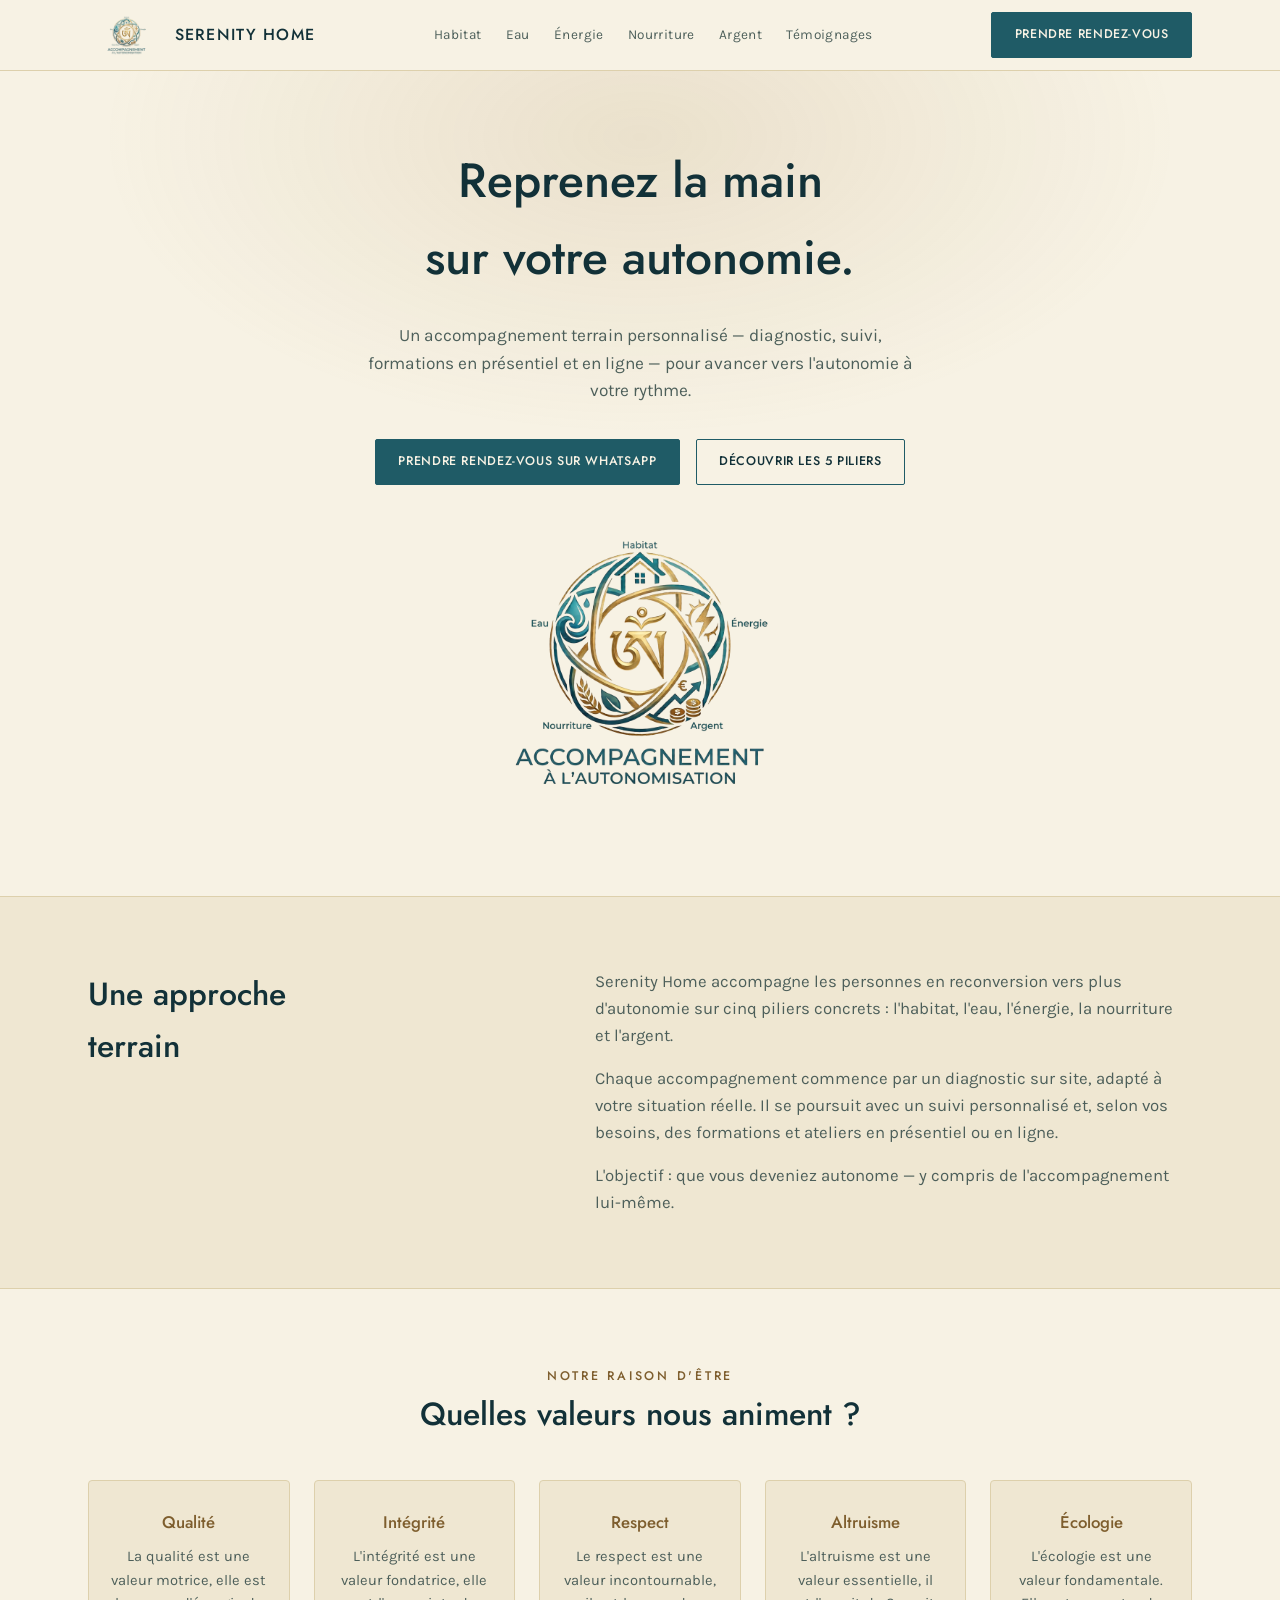
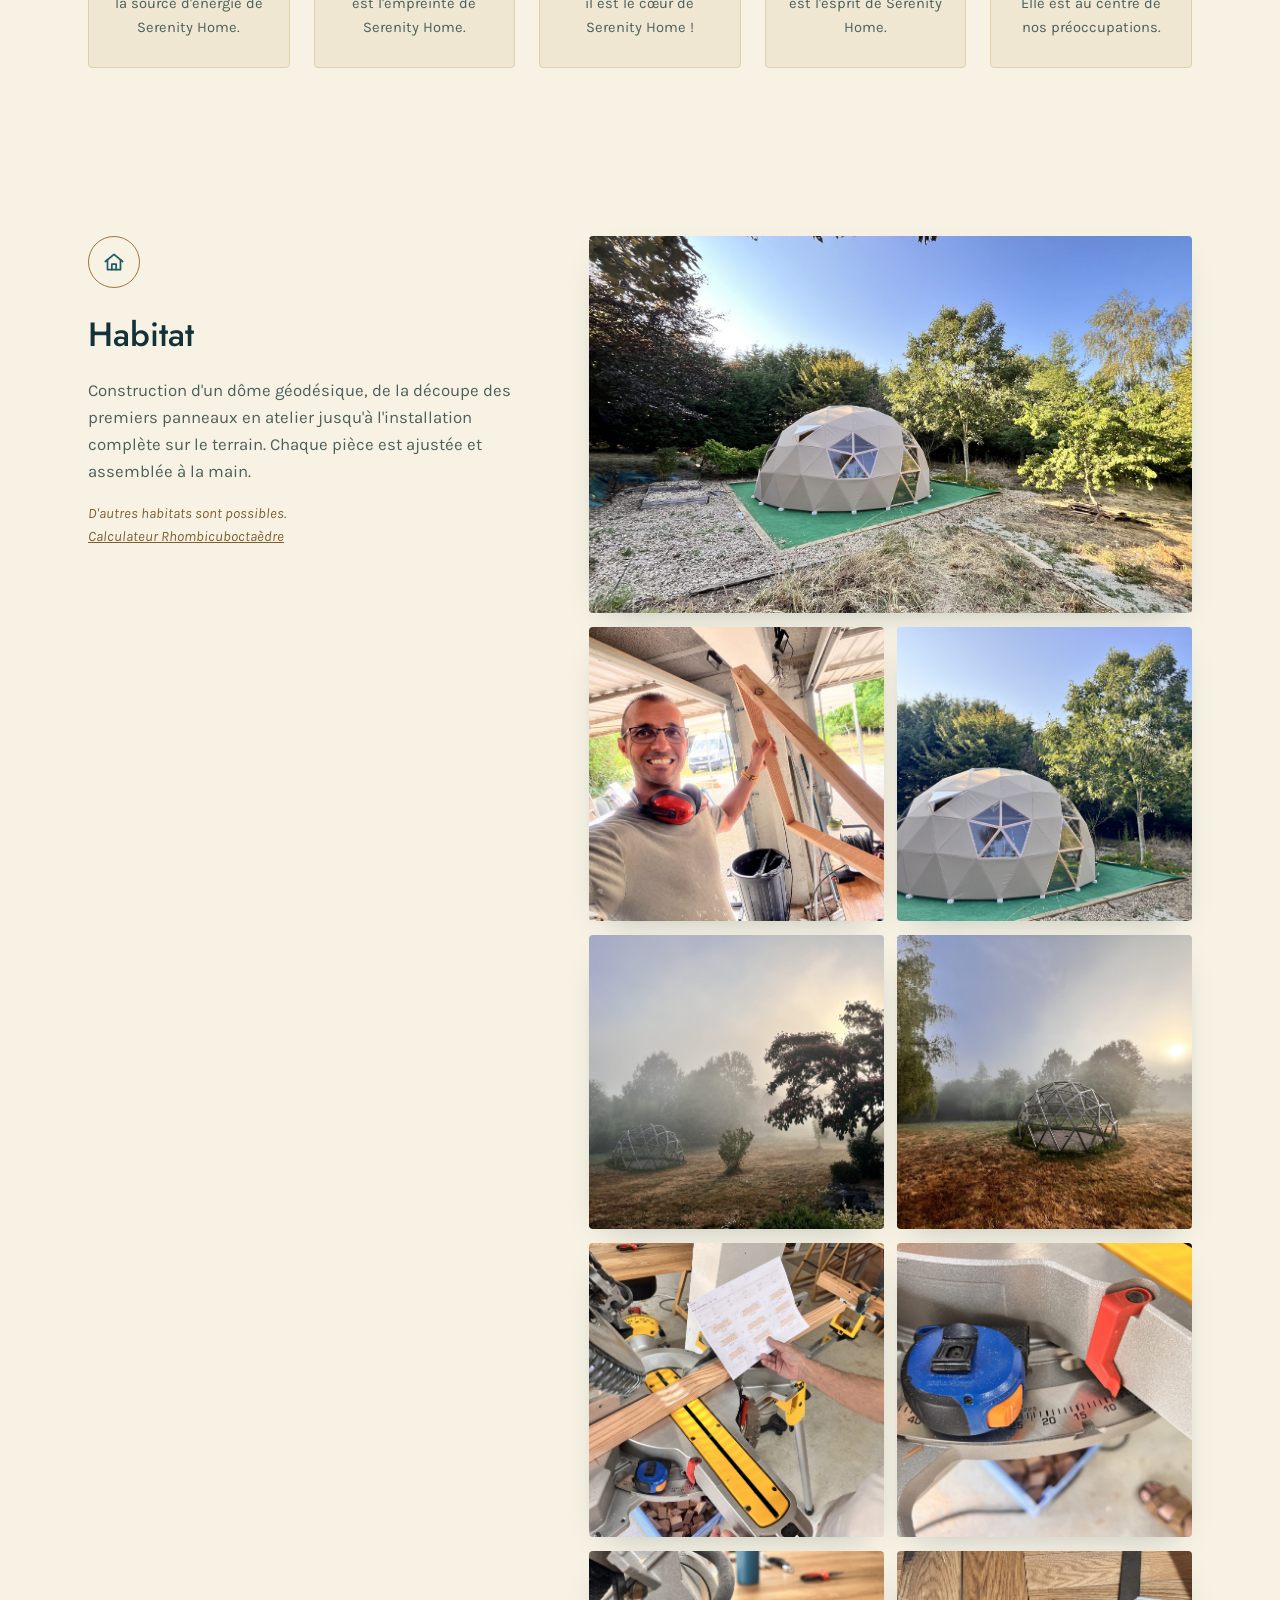
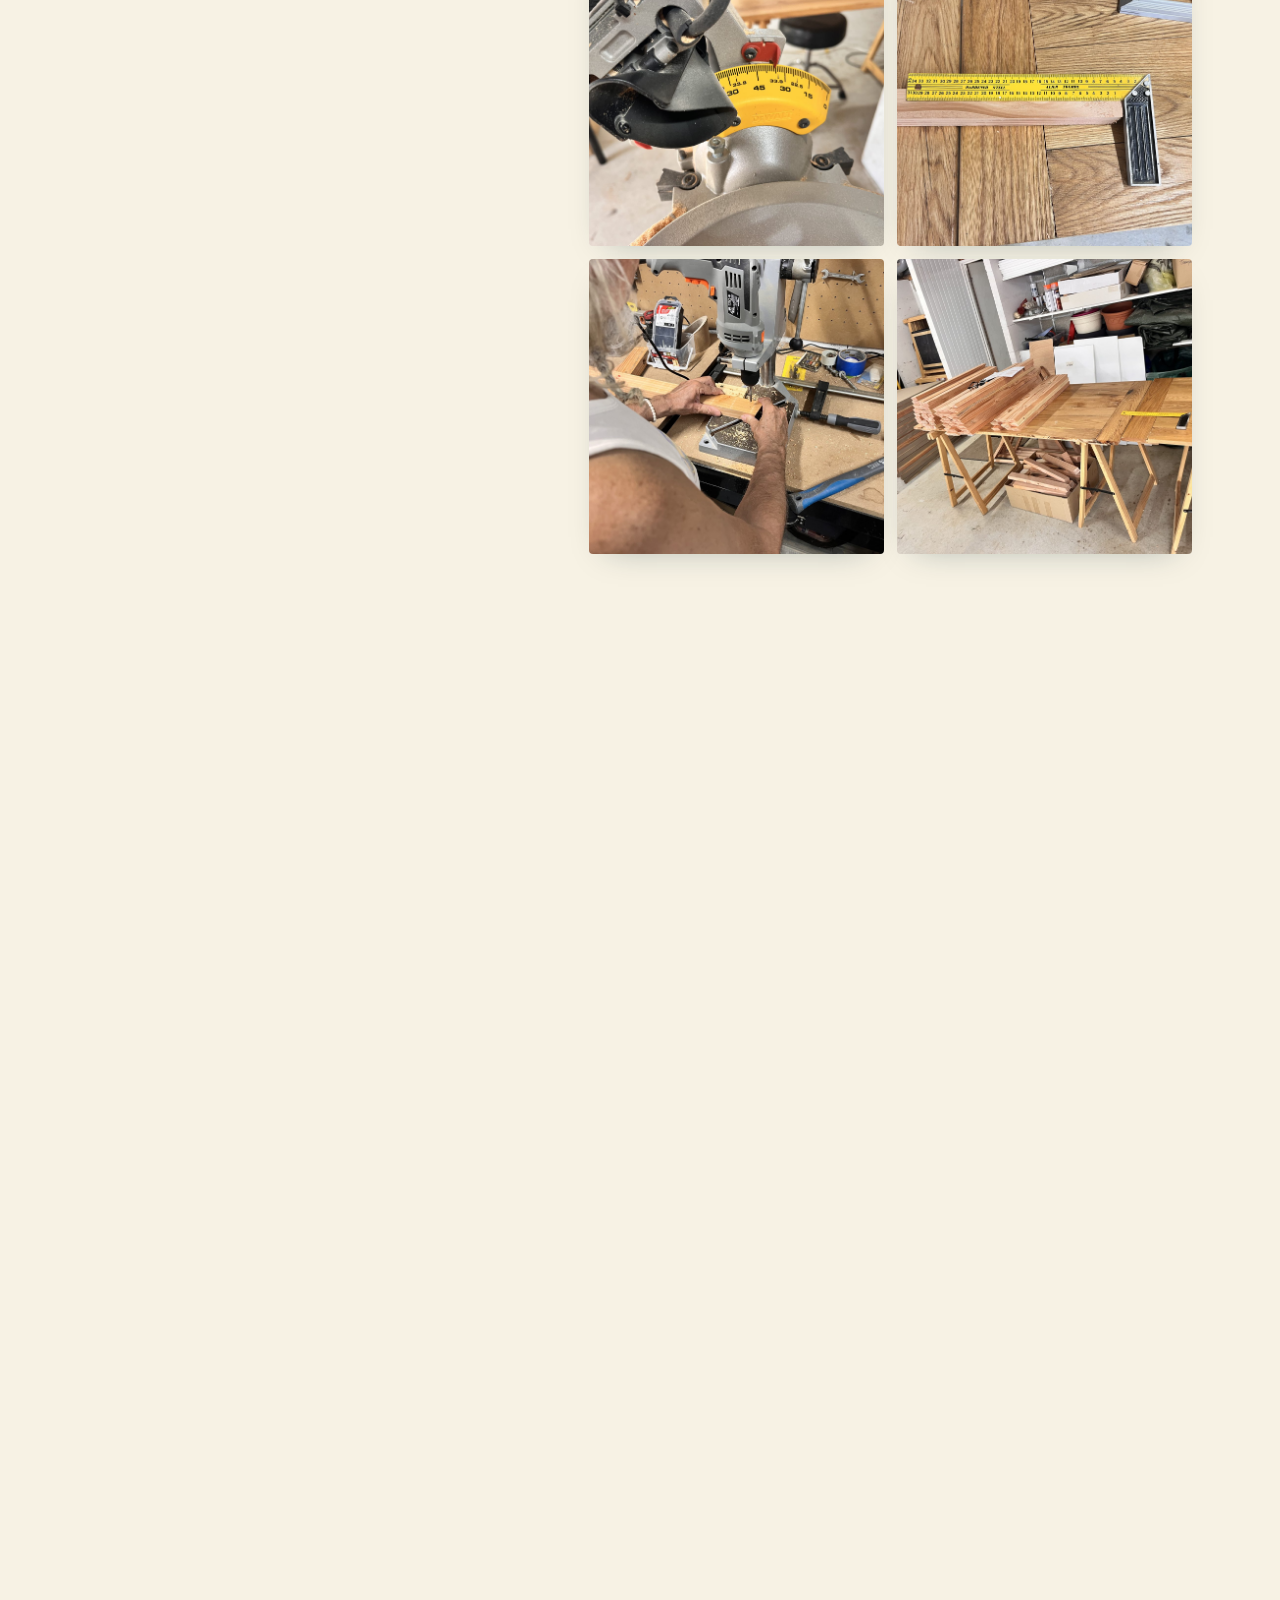
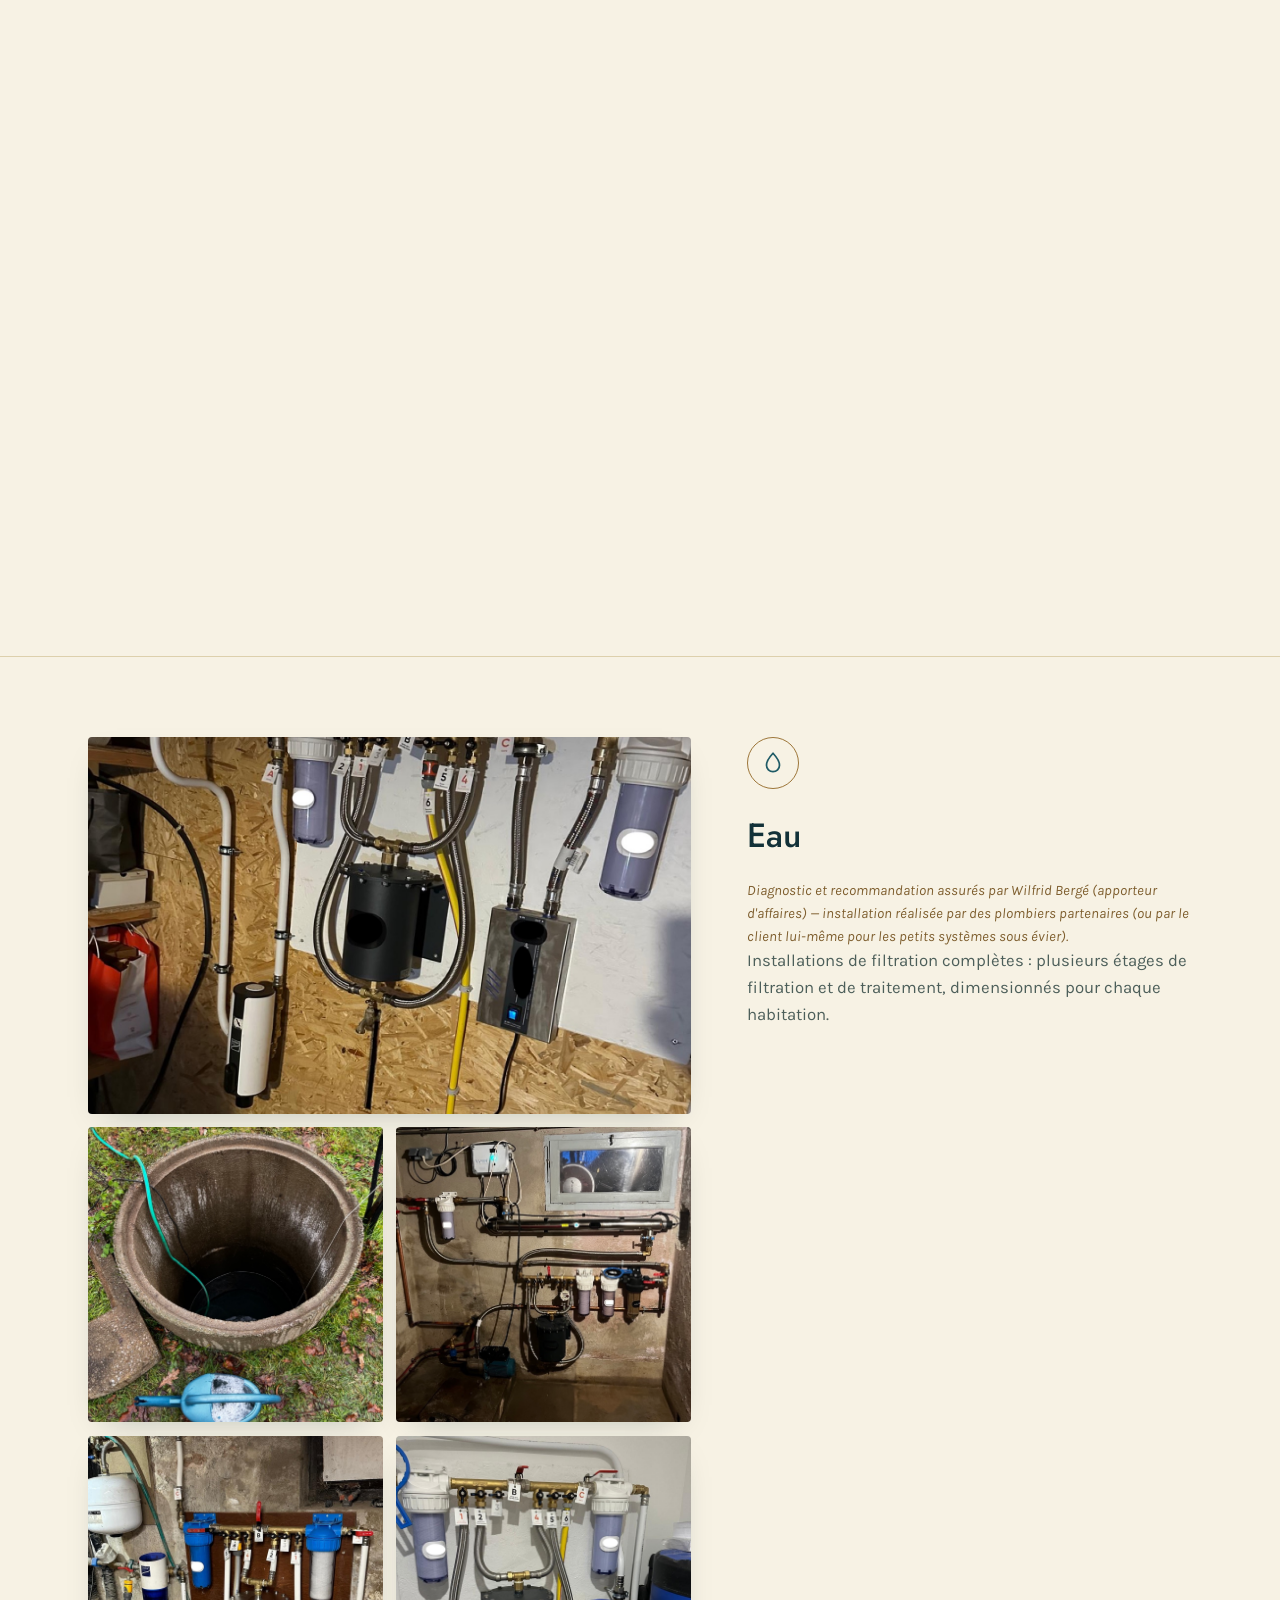
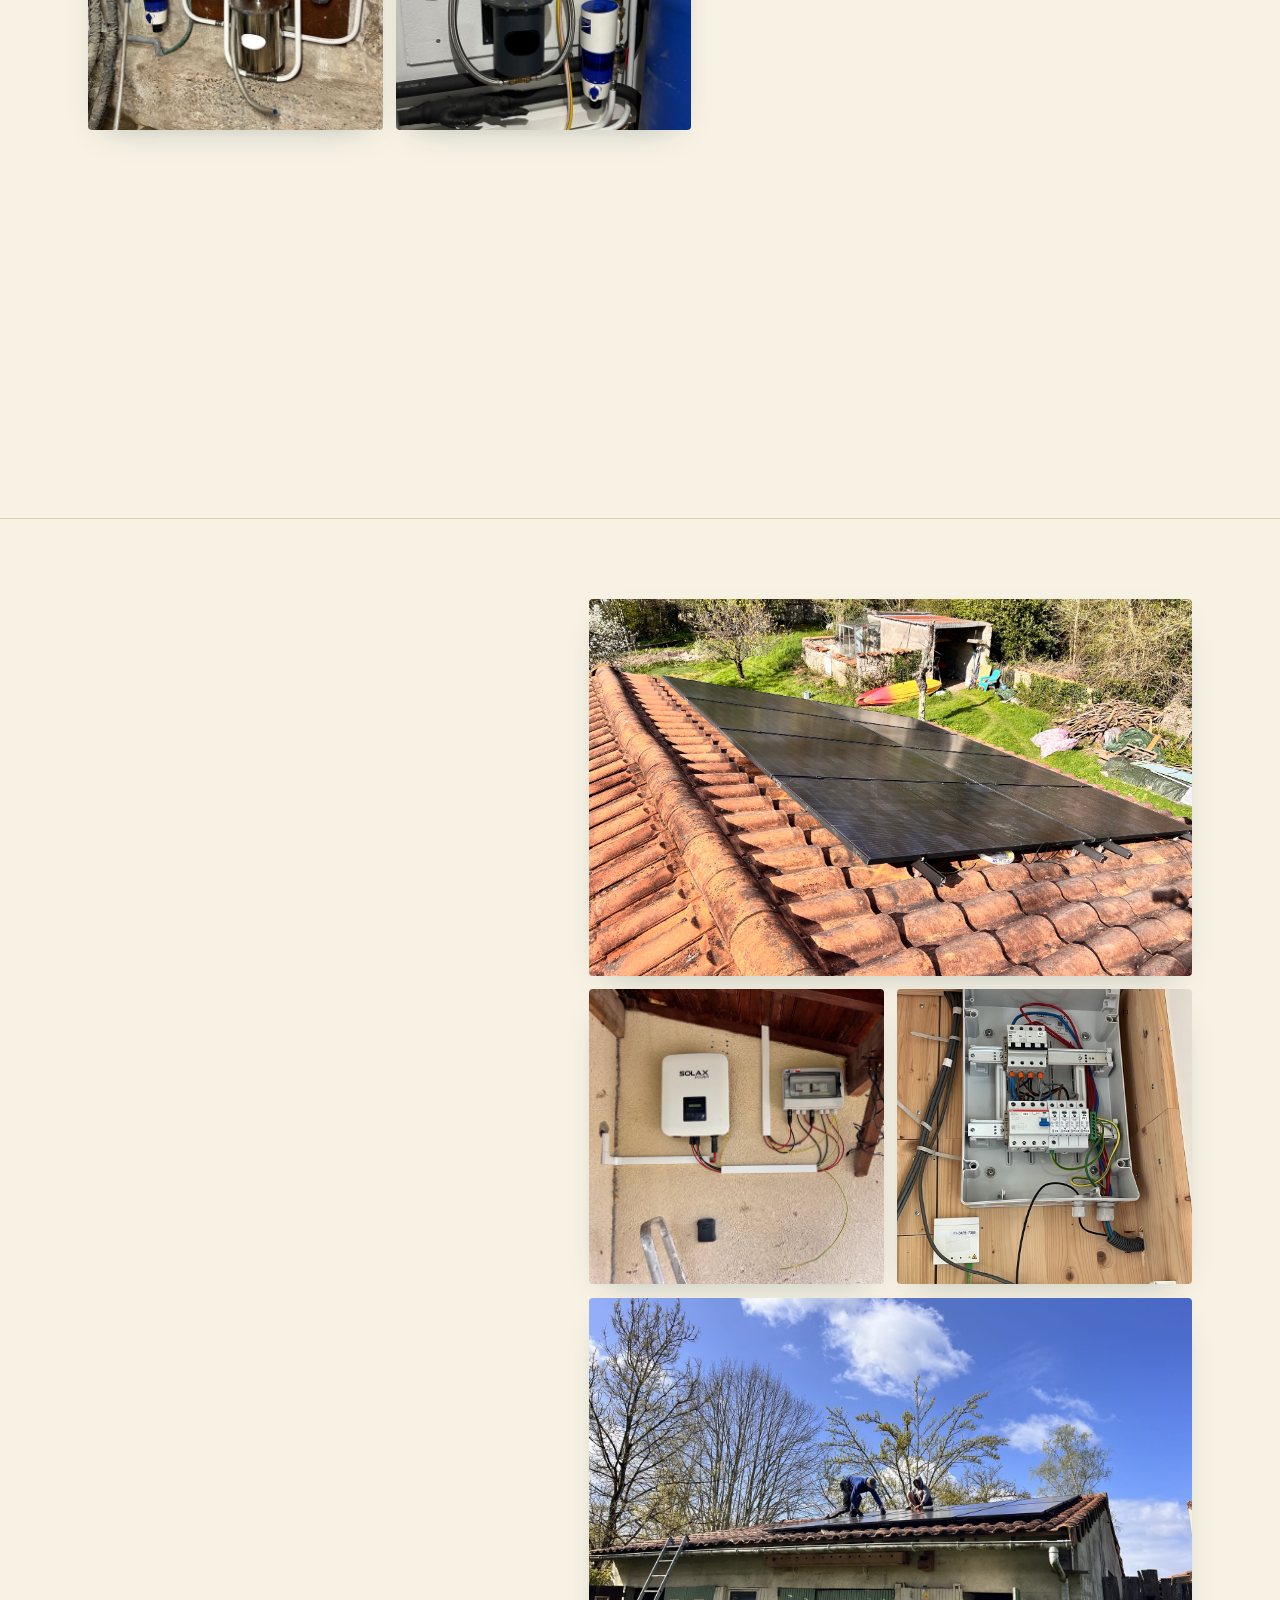
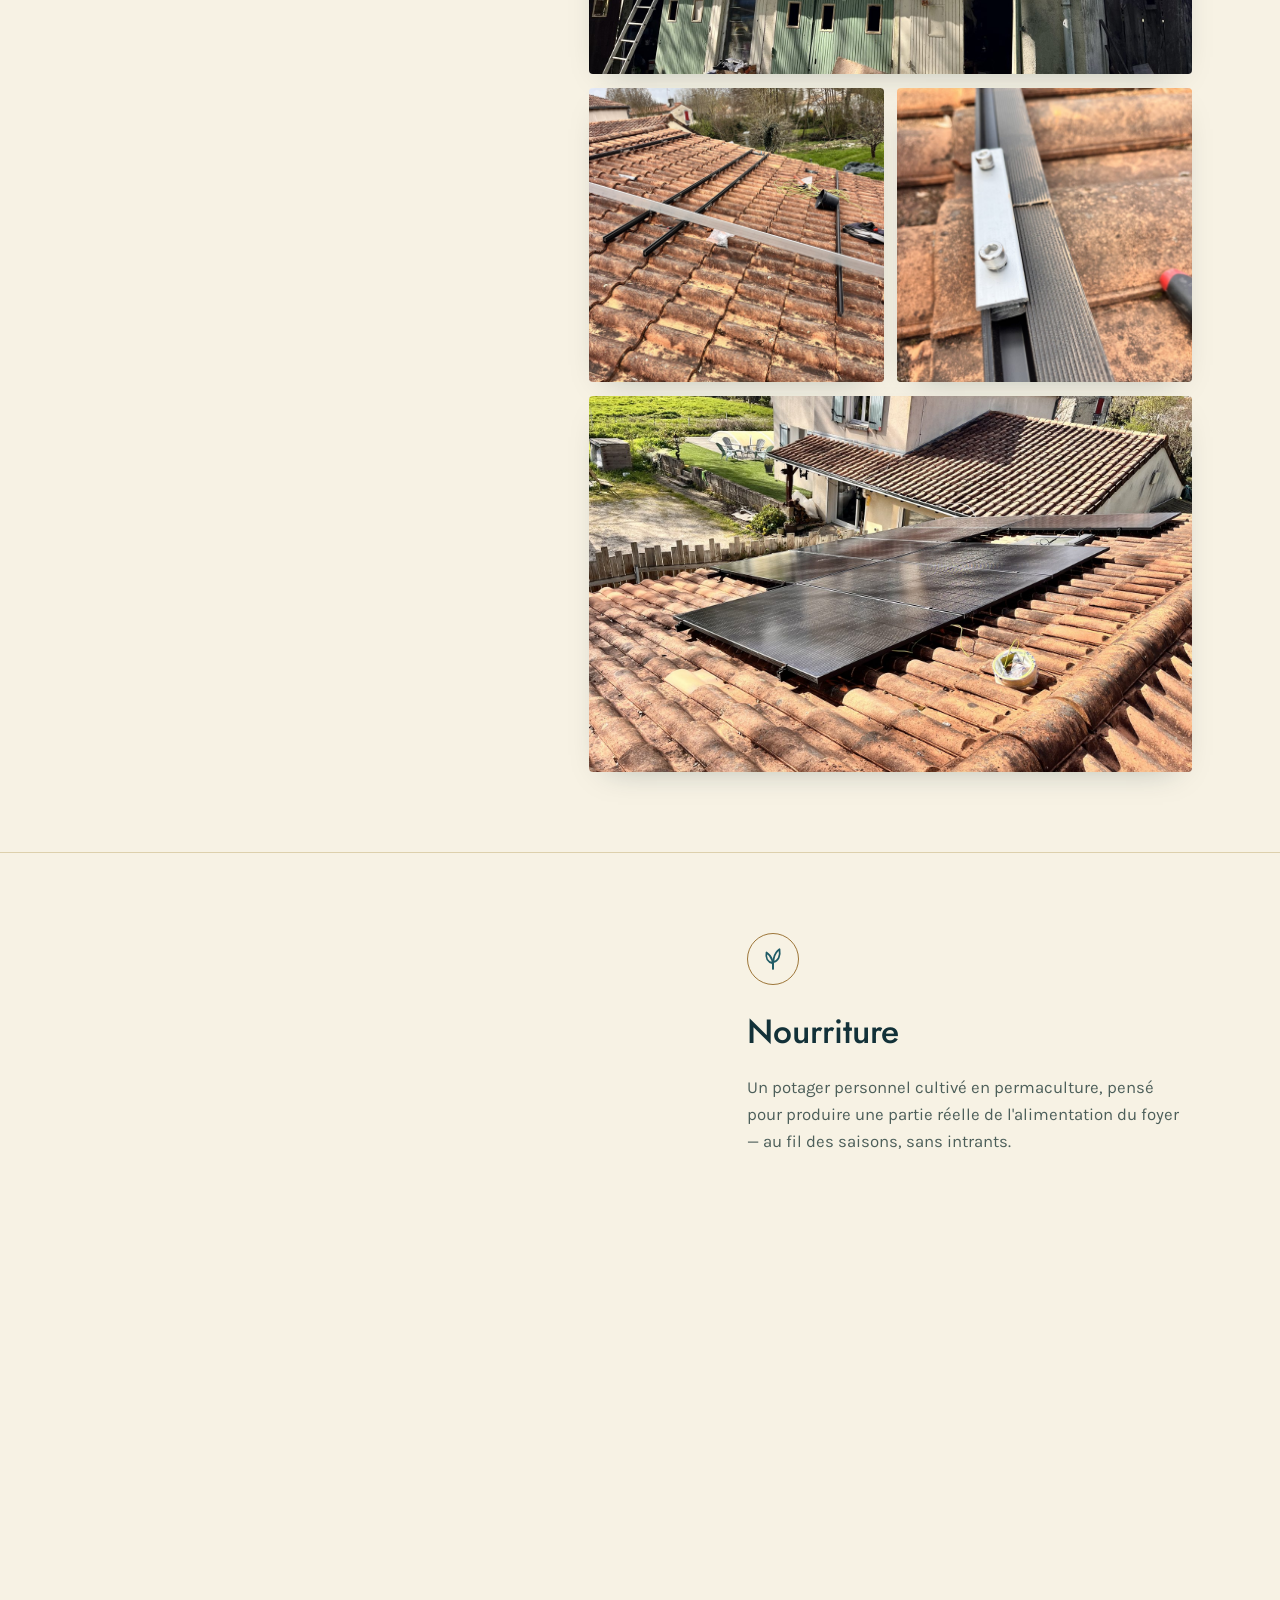
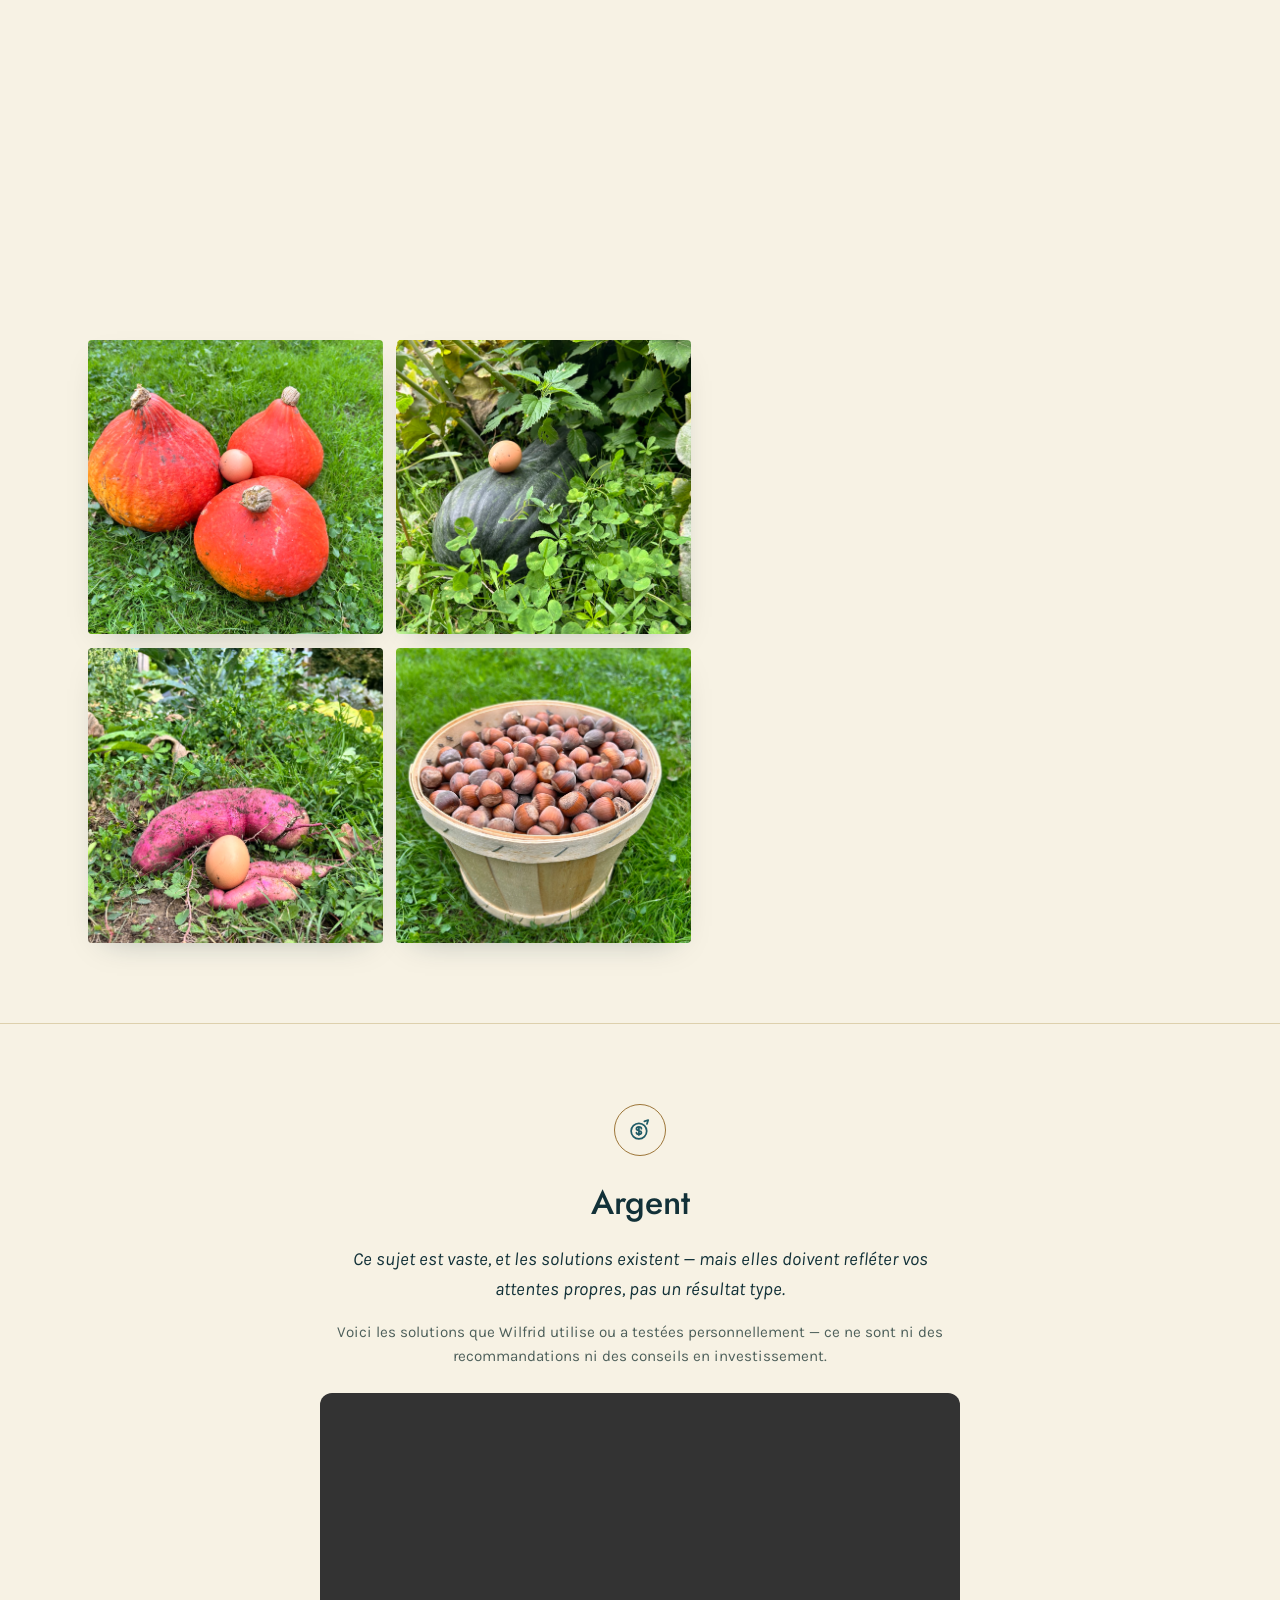
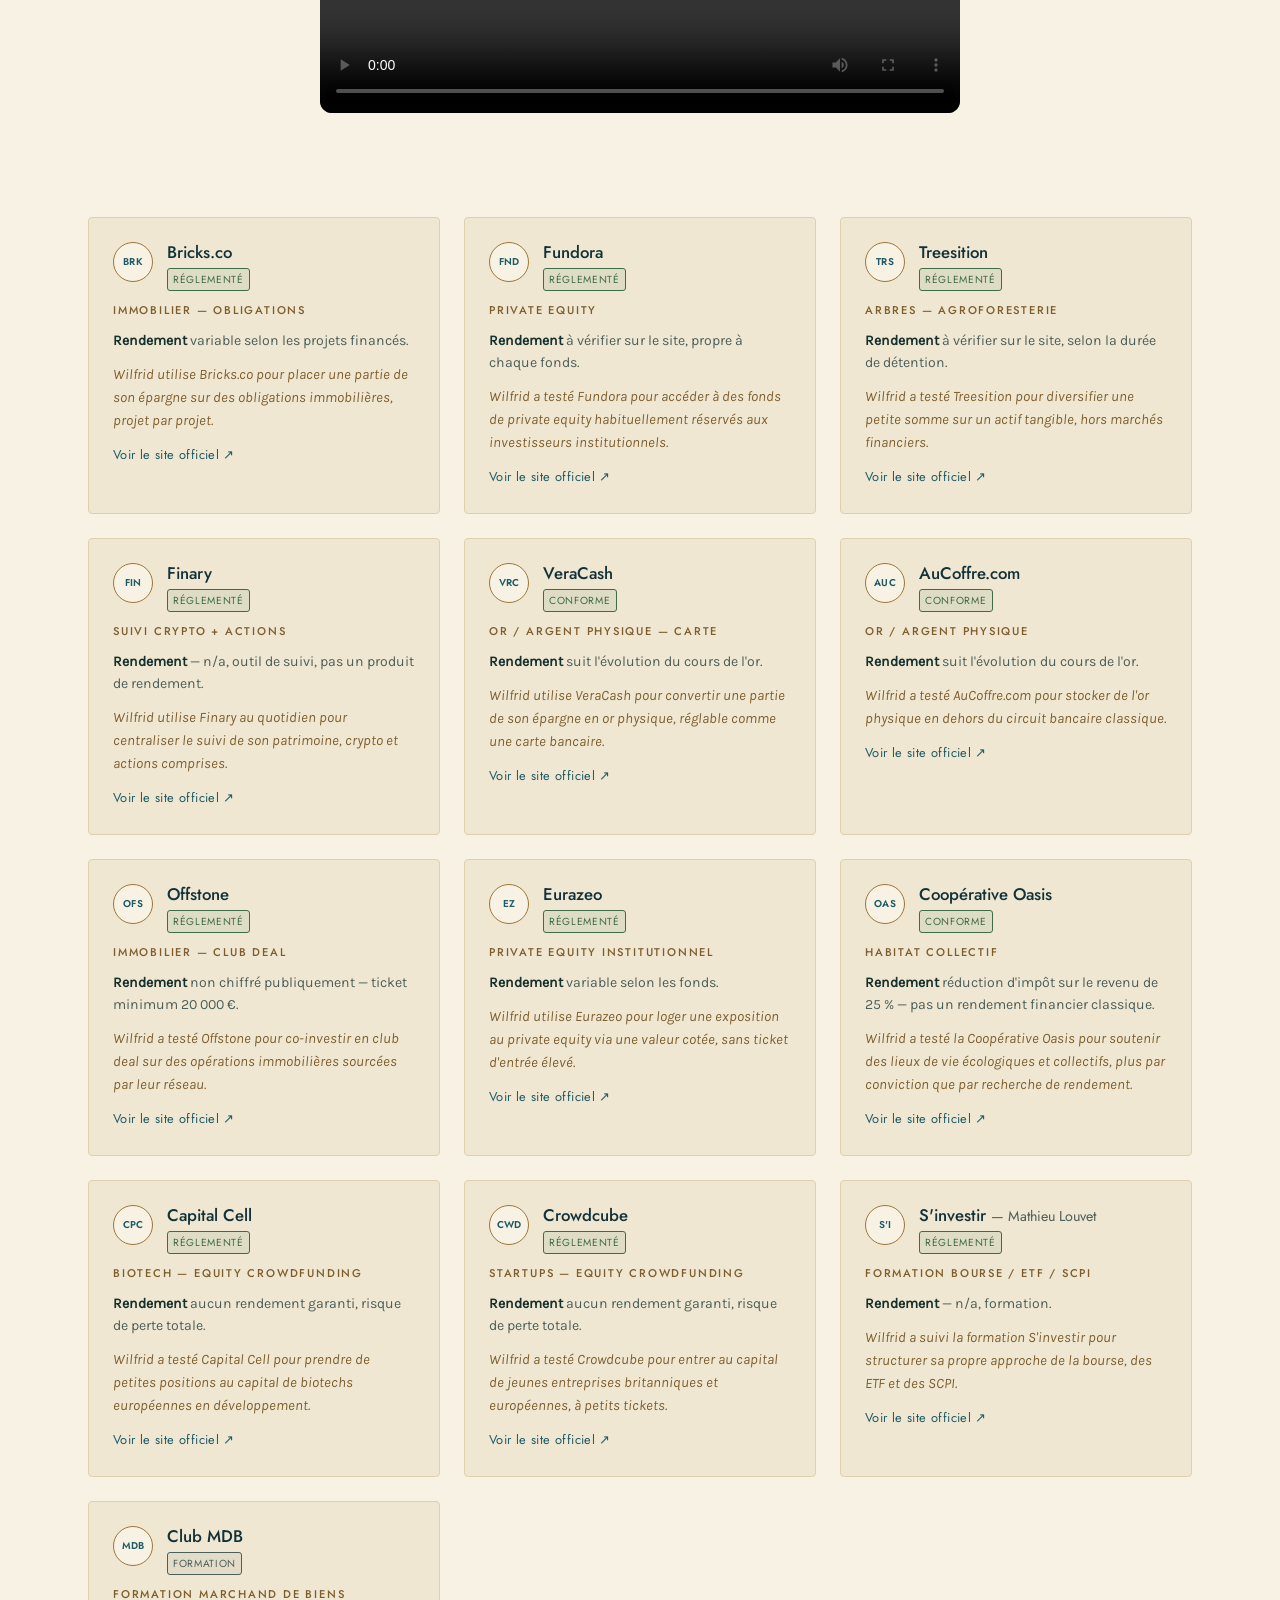
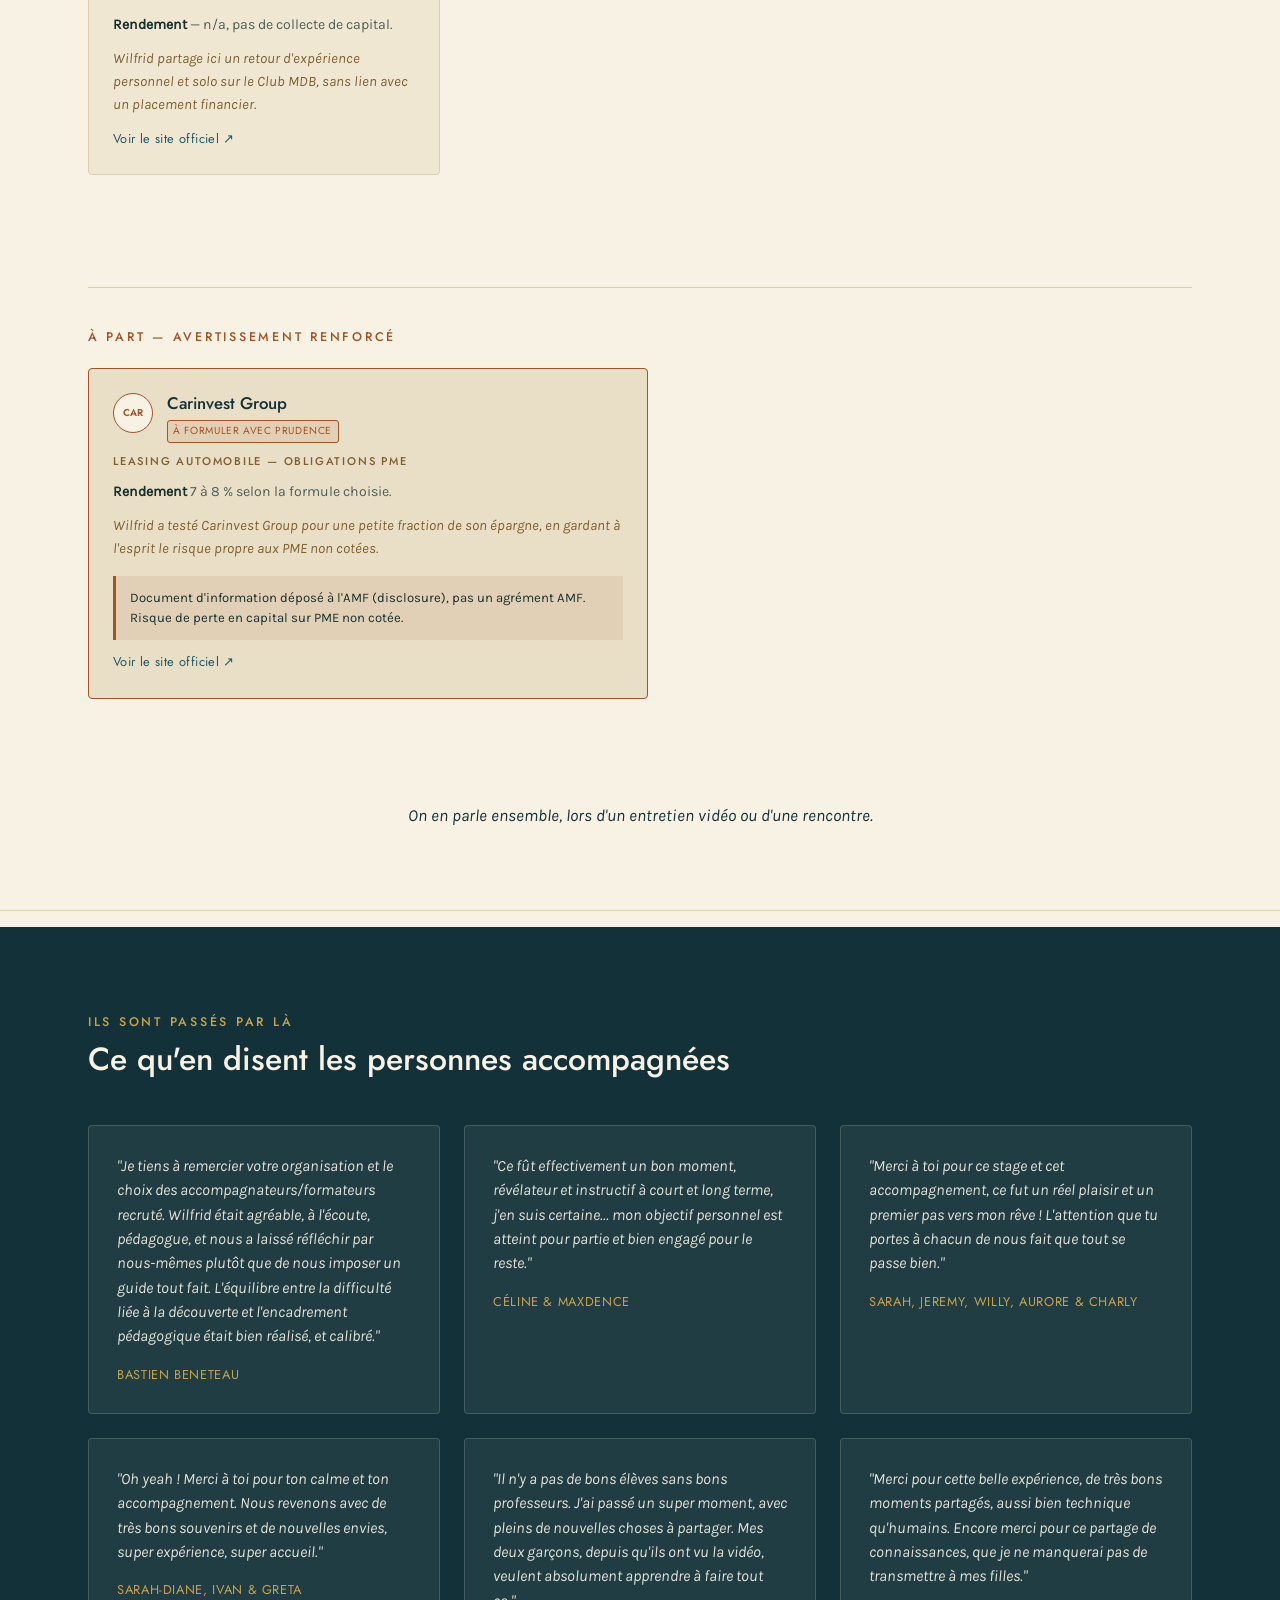
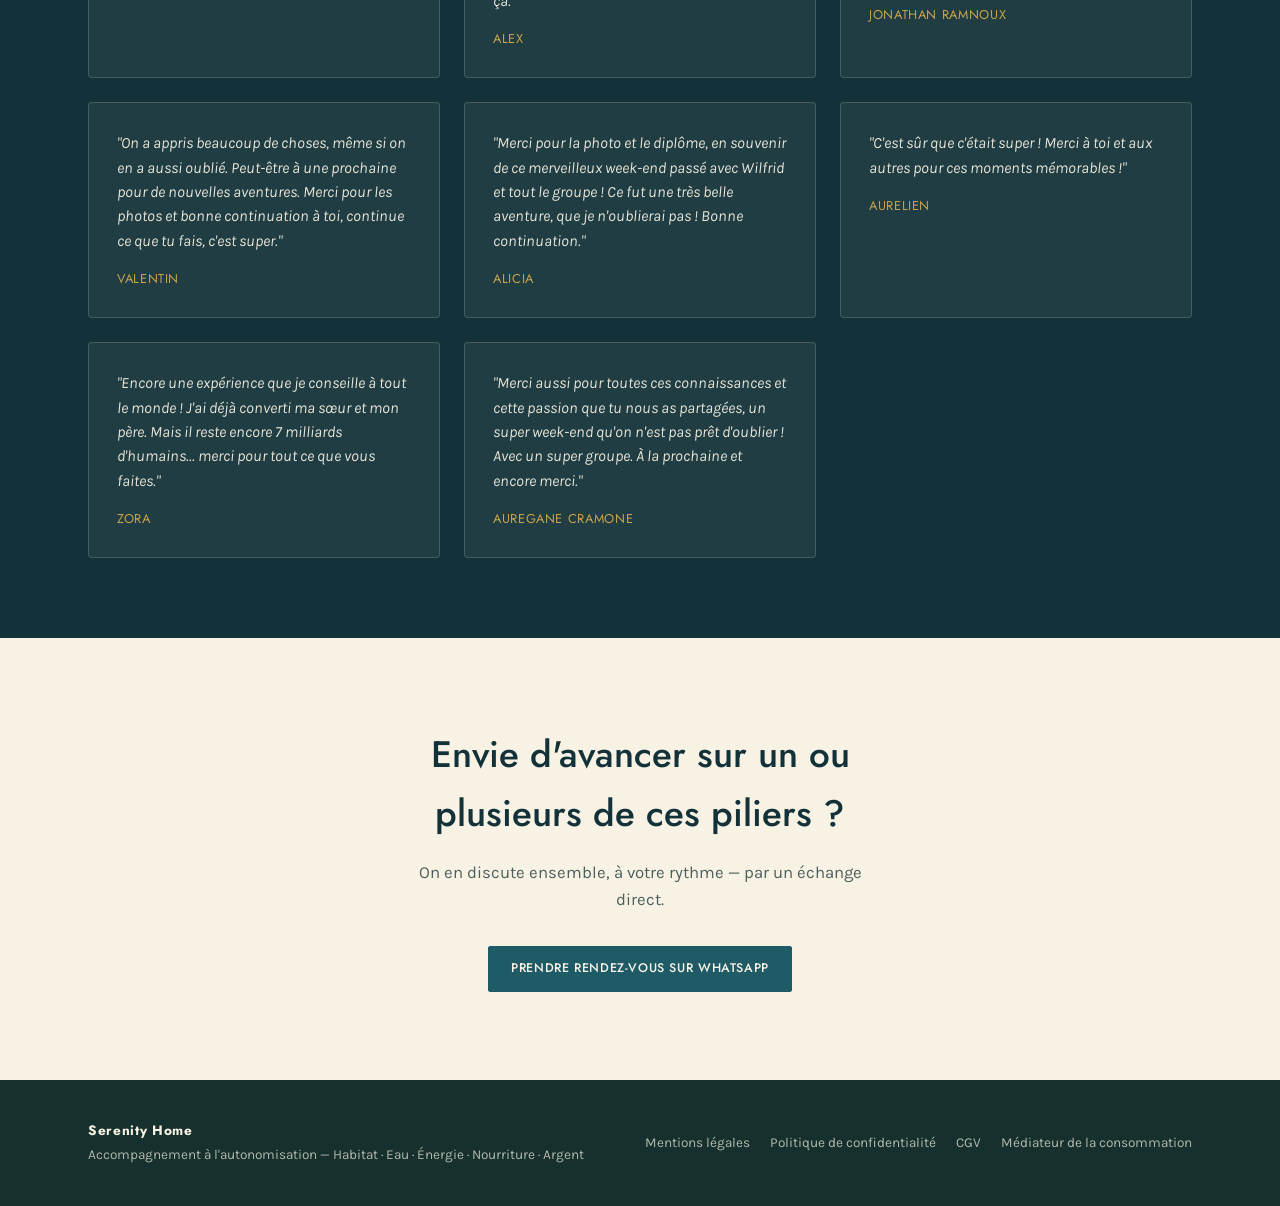
==== commit 9fdbb304: "Restore habitat atelier video (negligible size, keep)" ====
--- a/index.html
+++ b/index.html
@@ -148,6 +148,11 @@
           <img class="half" src="img/habitat-full/h09.jpg" alt="Panneau triangulaire vitré préparé avant assemblage">
           <img class="half" src="img/habitat-full/h14.jpg" alt="Fixation des angles d'un cadre triangulaire">
           <img class="full" src="img/habitat-full/h15.jpg" alt="Panneaux terminés, prêts à être transportés sur site">
+          <div class="video-wrap half">
+            <video controls preload="none" poster="img/habitat-video-atelier-poster.jpg">
+              <source src="img/habitat-video-atelier.mp4" type="video/mp4">
+            </video>
+          </div>
         </div>
       </div>
     </article>
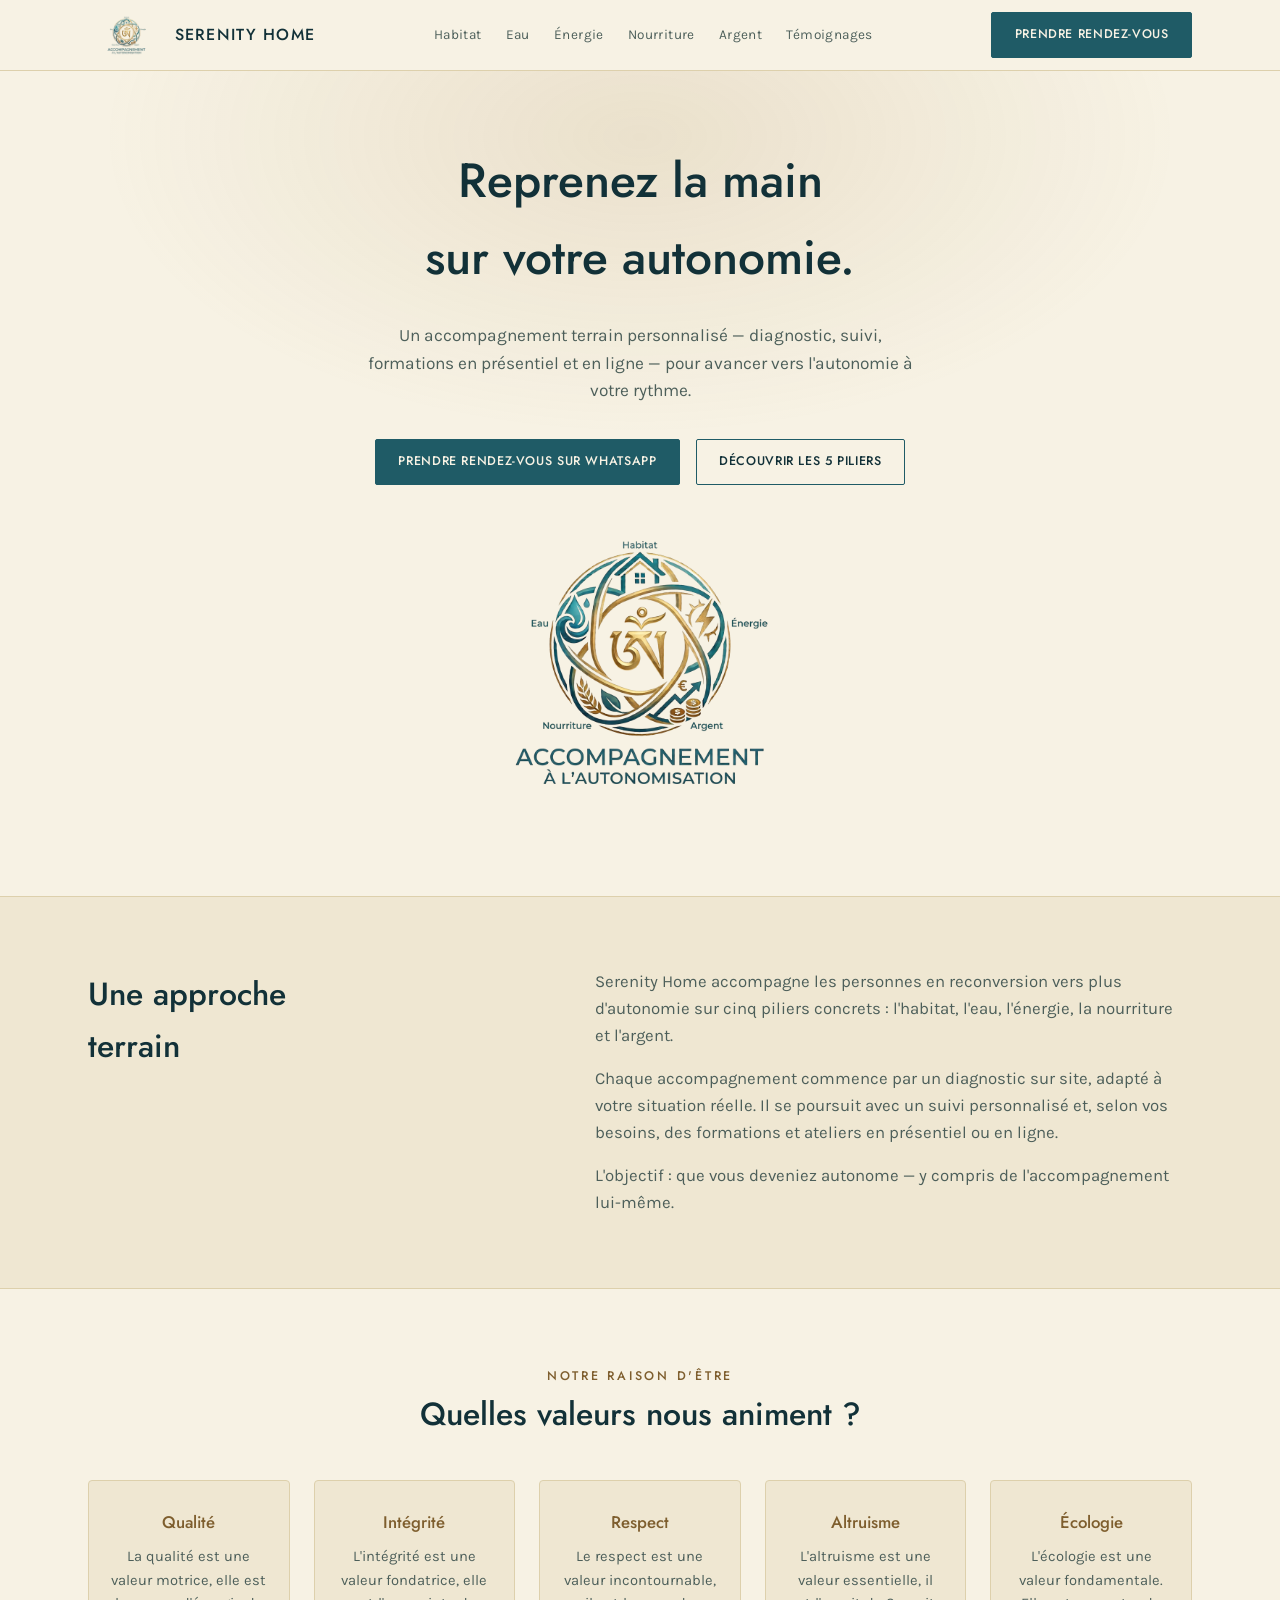
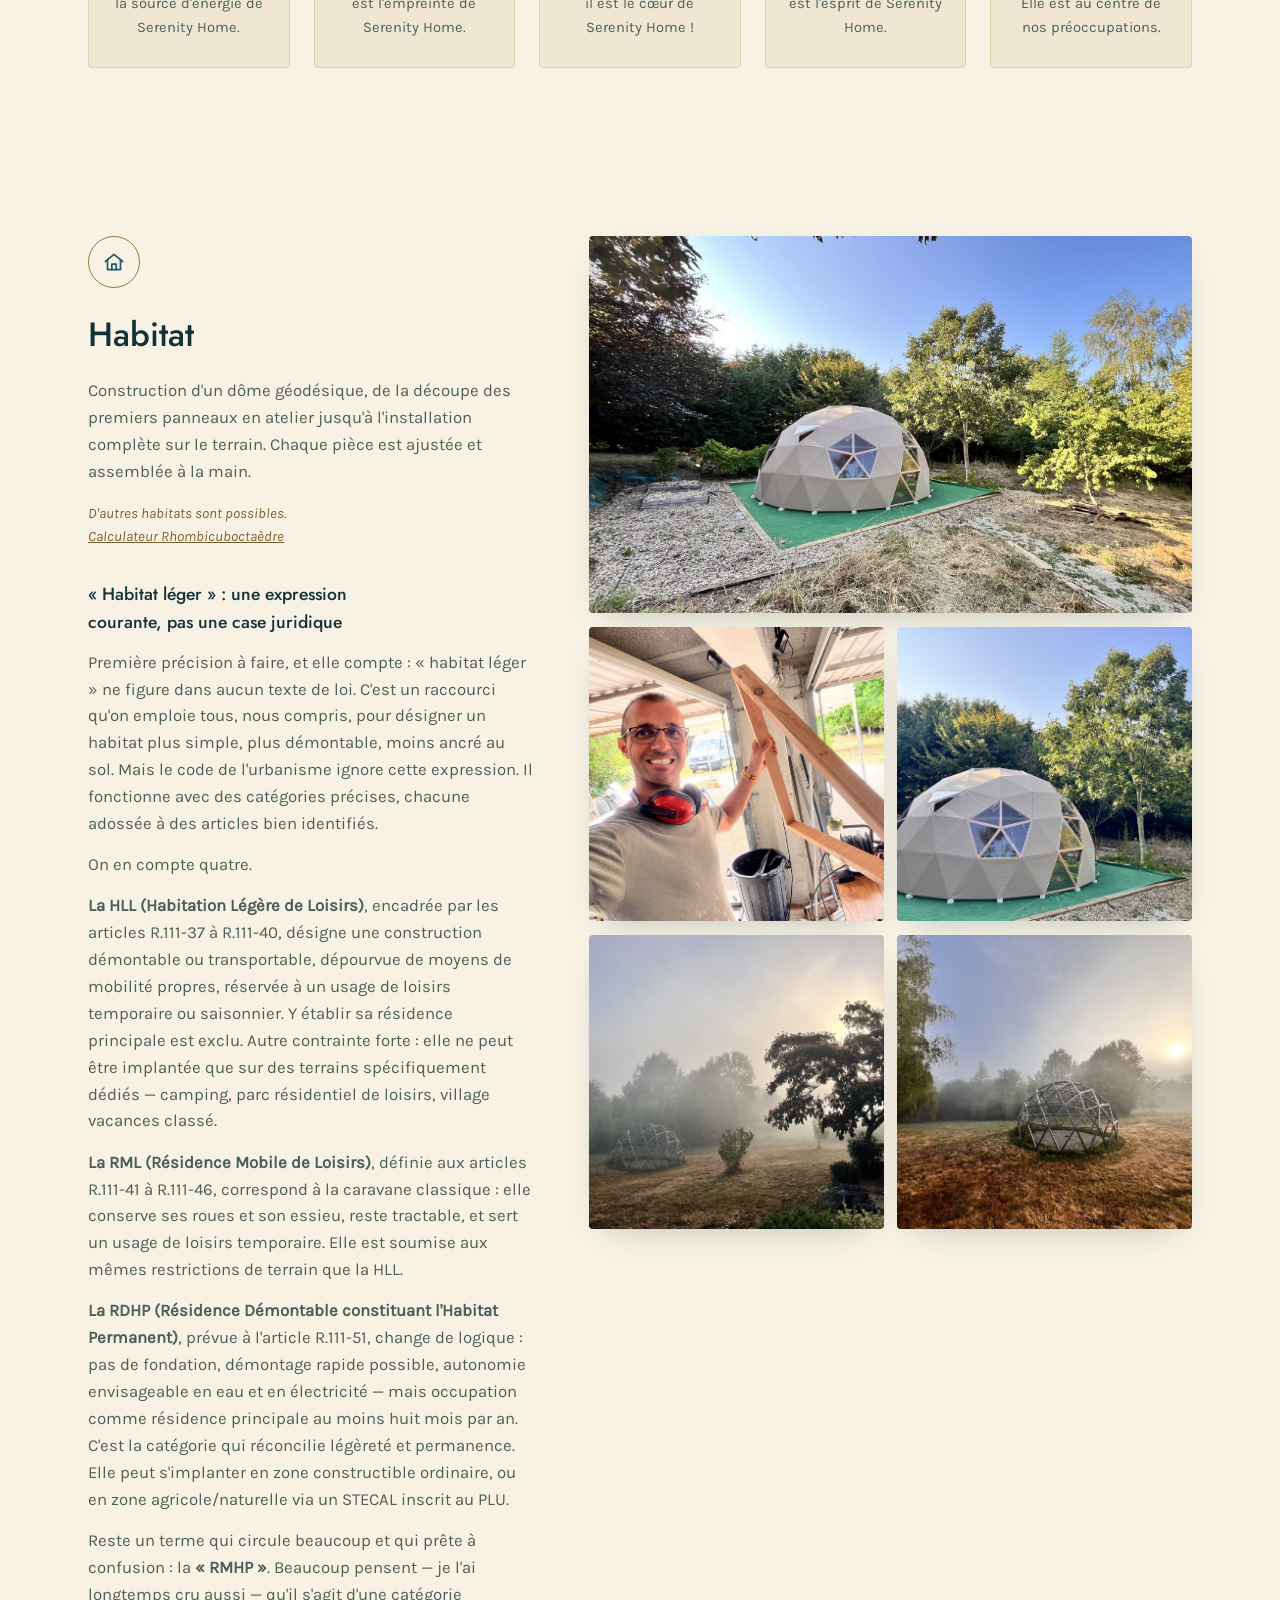
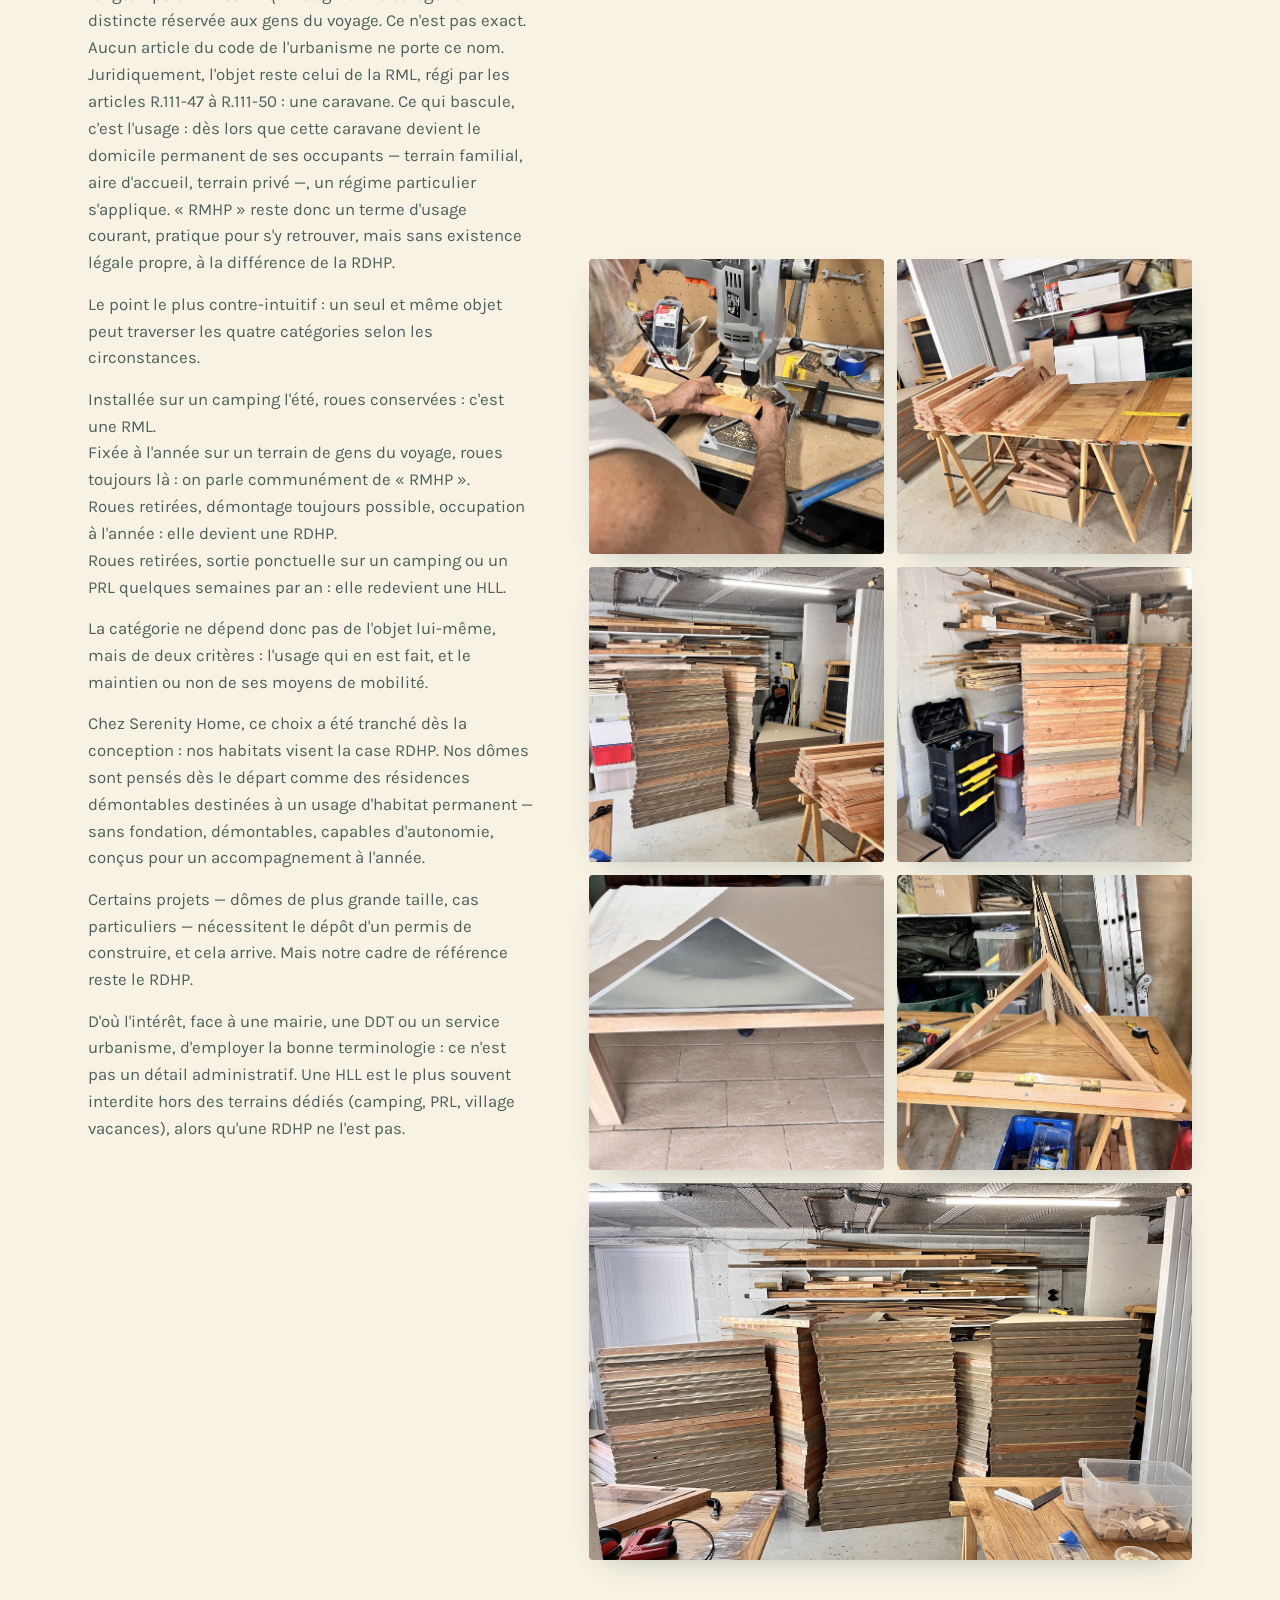
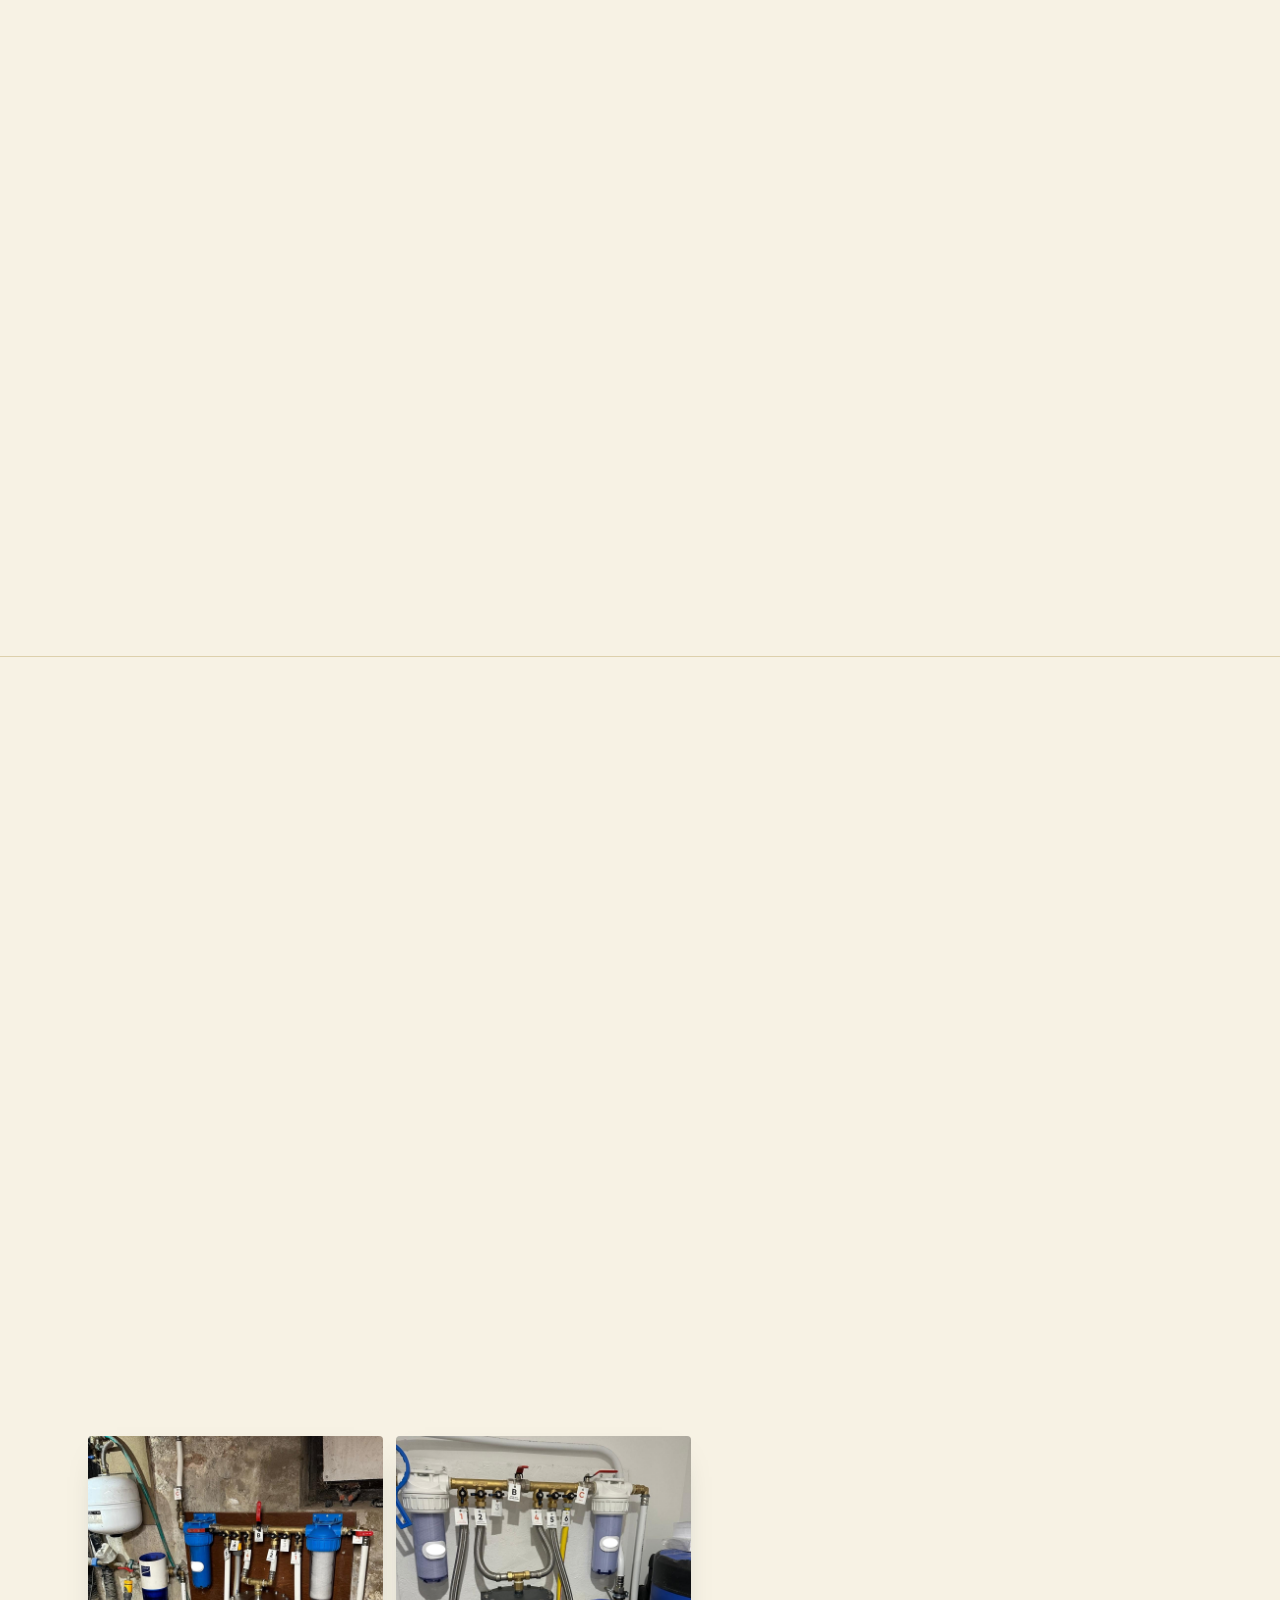
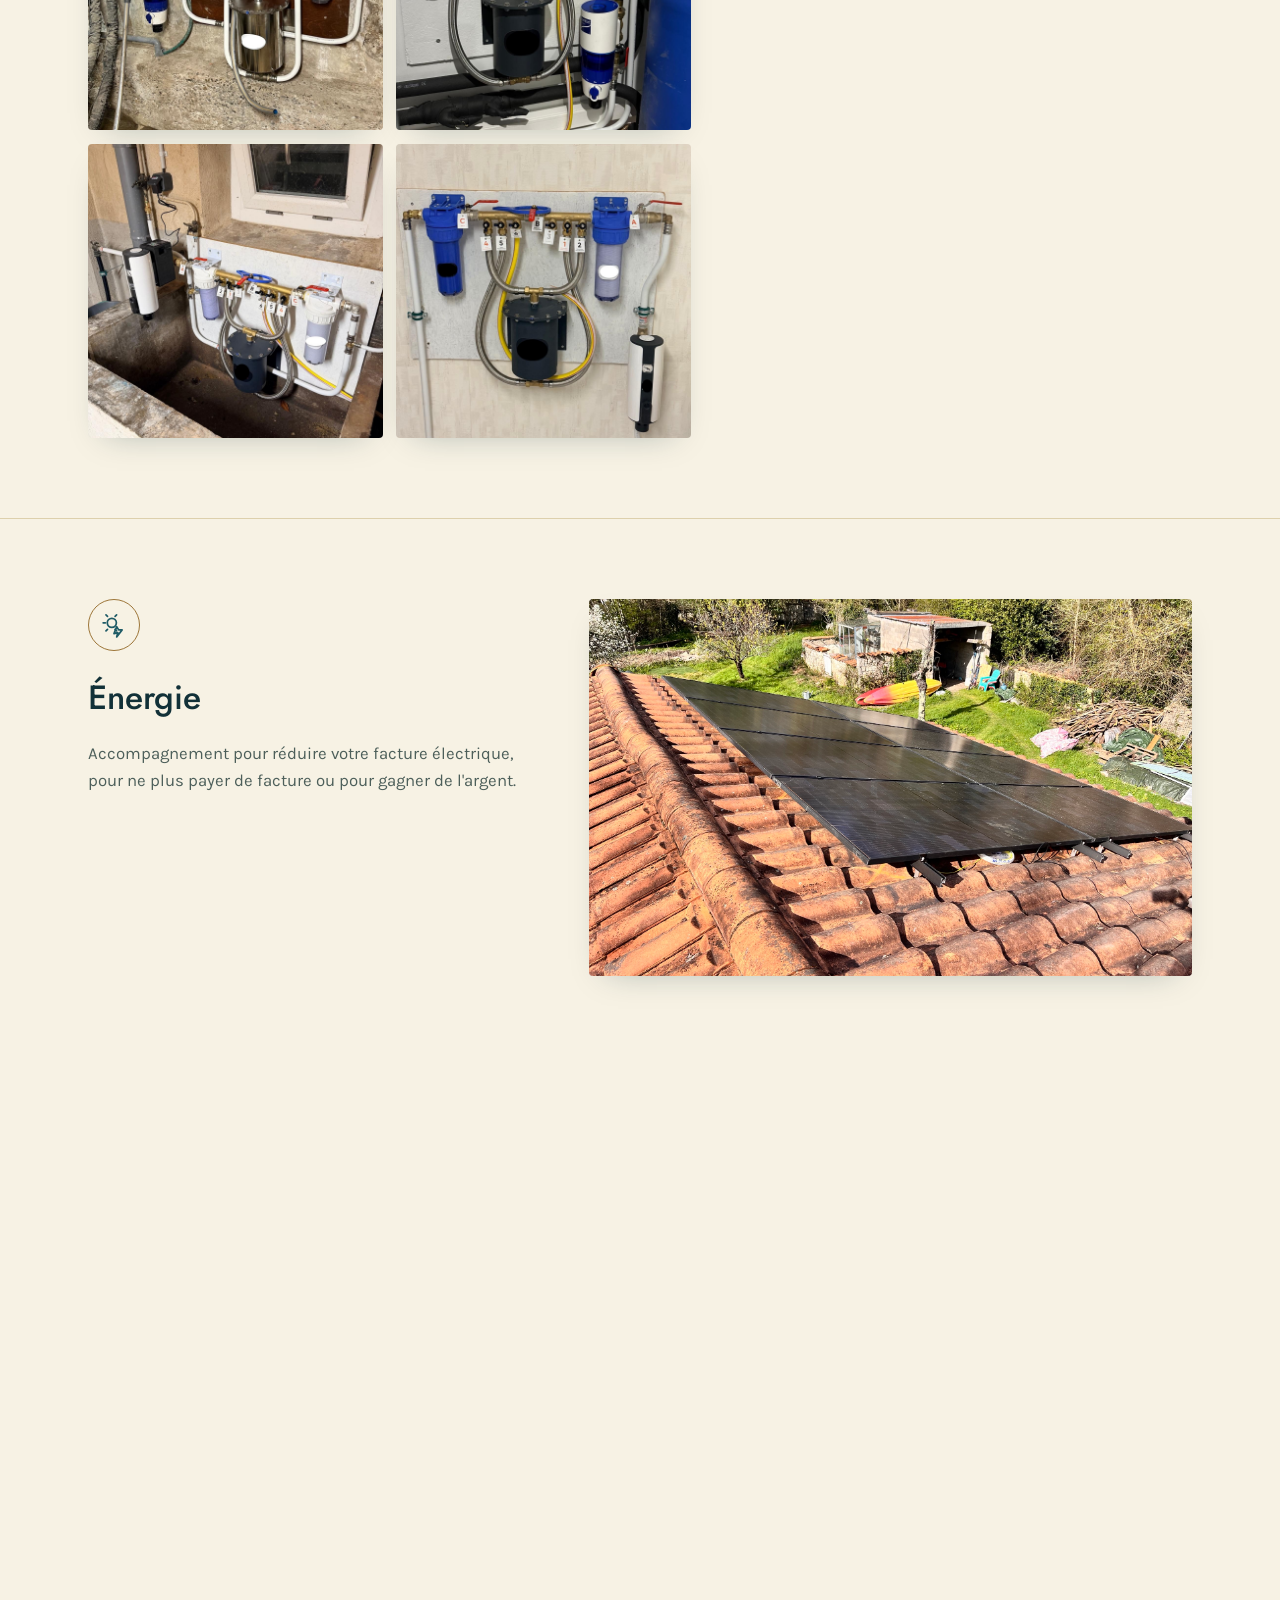
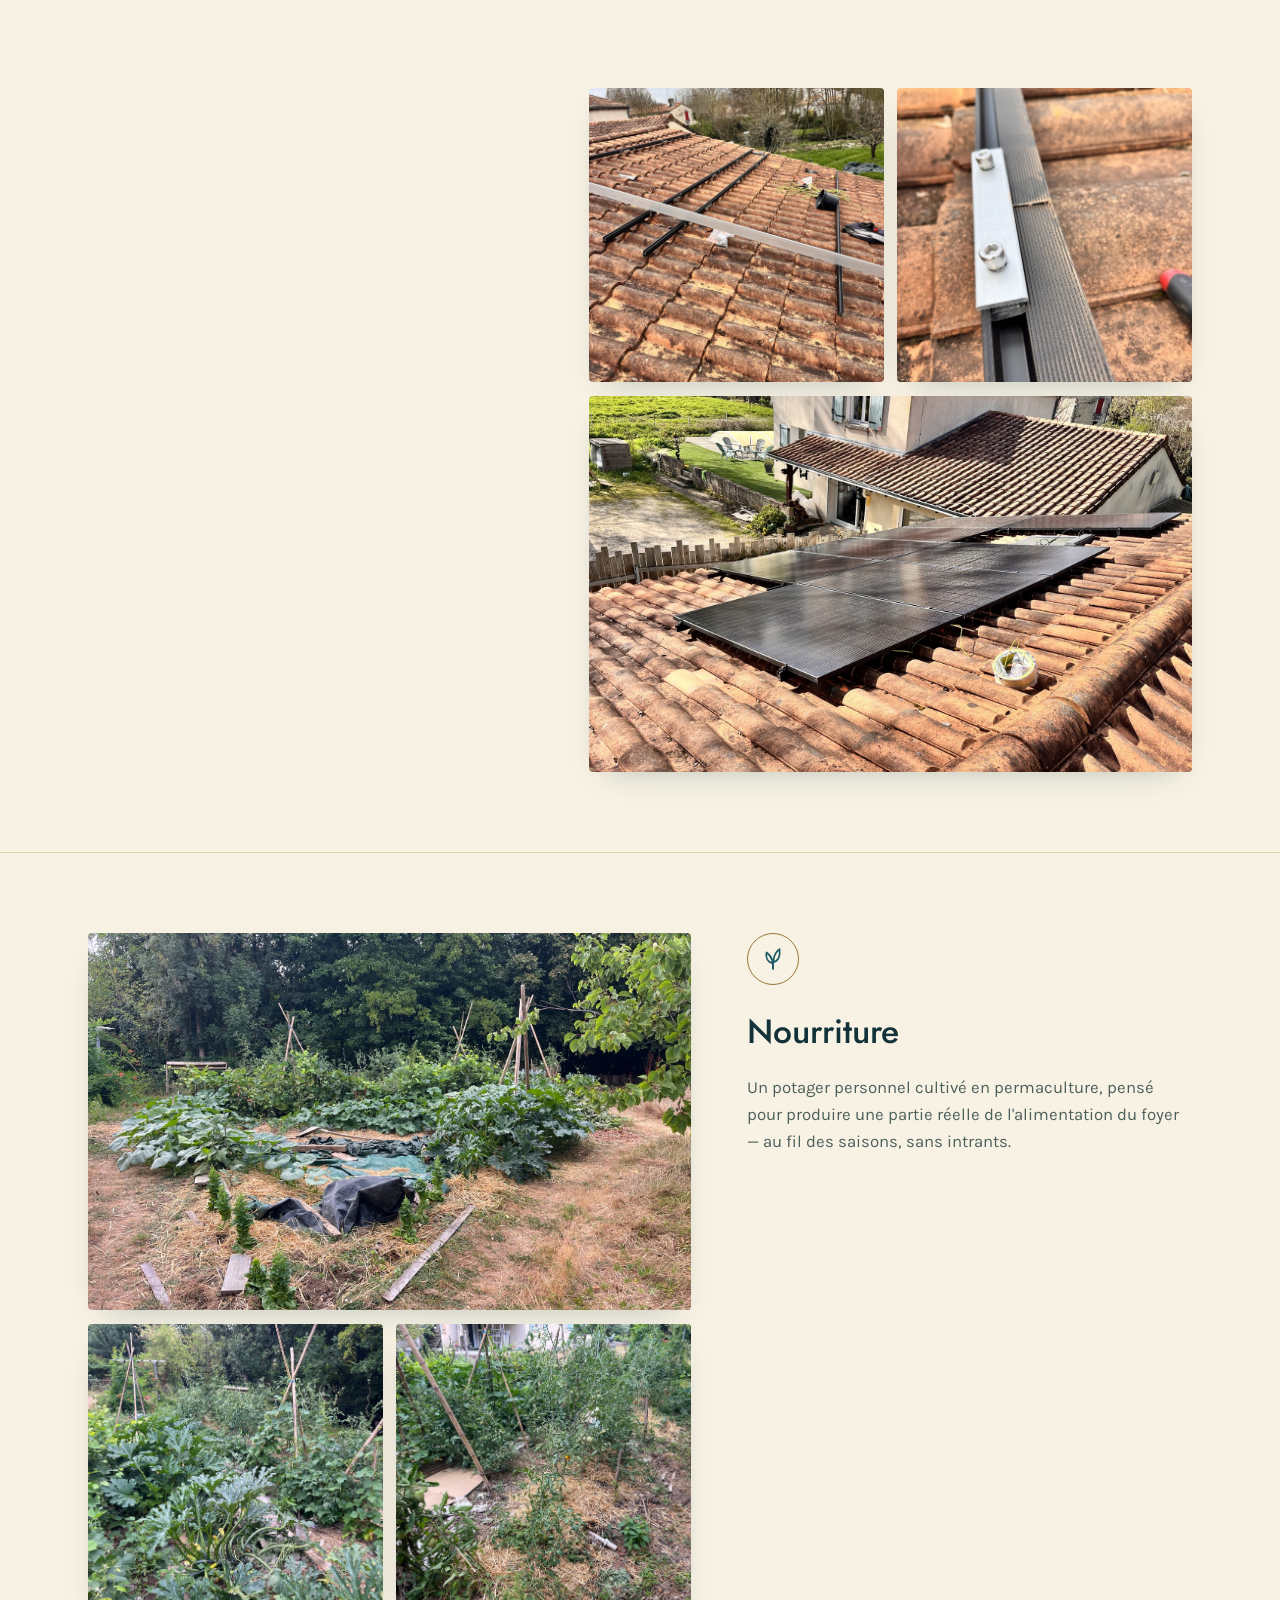
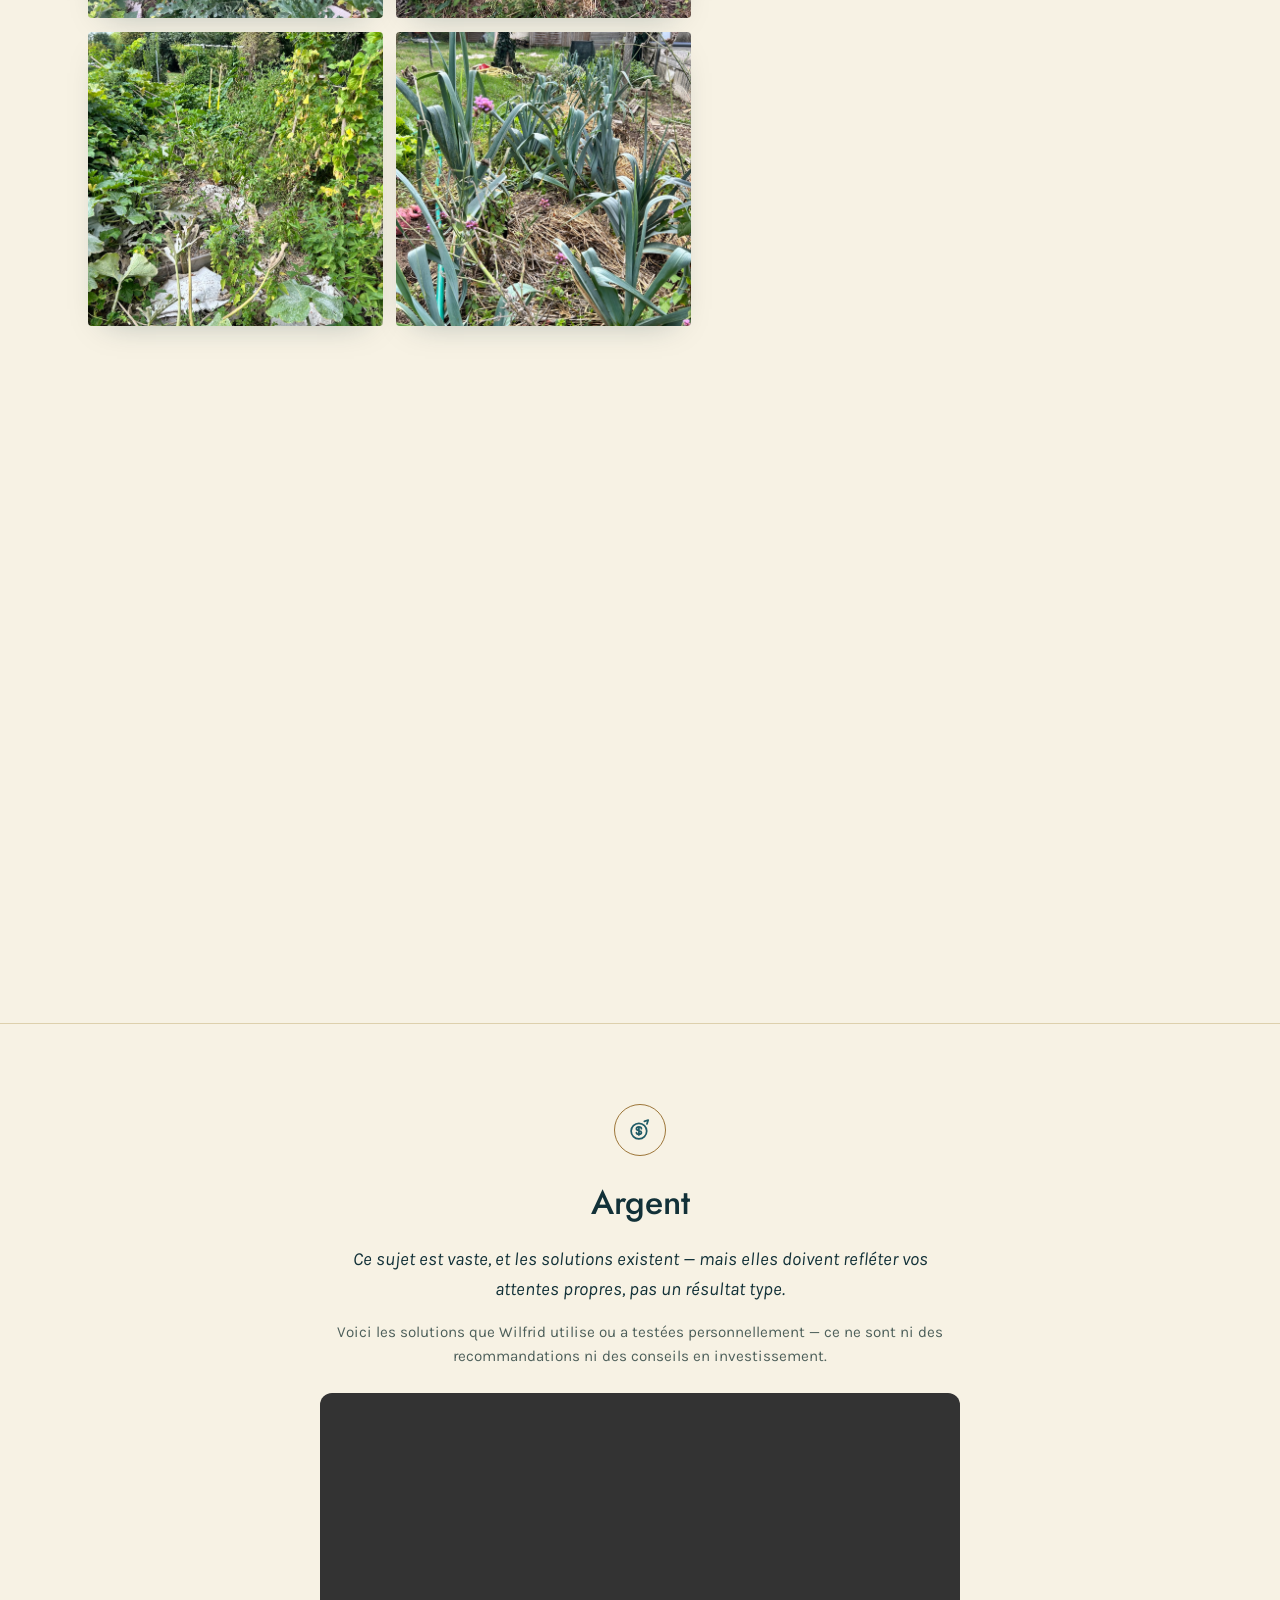
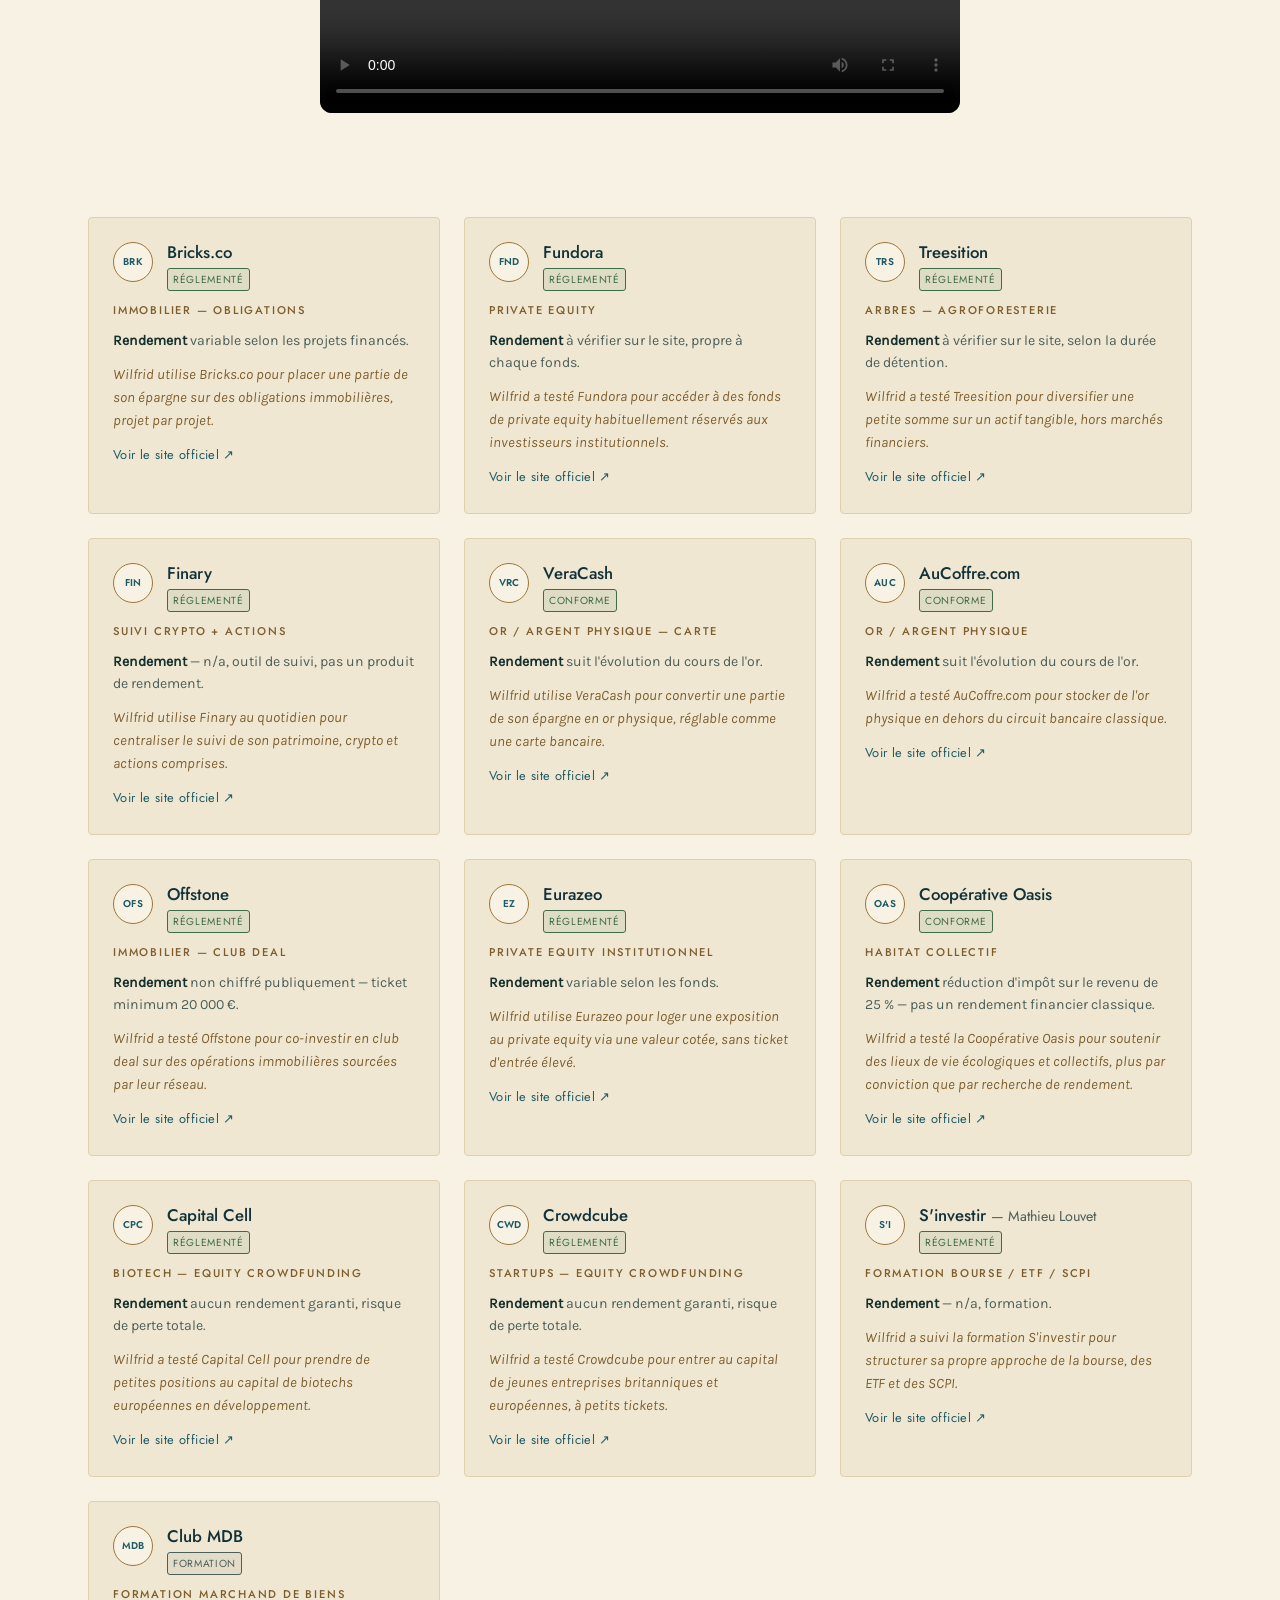
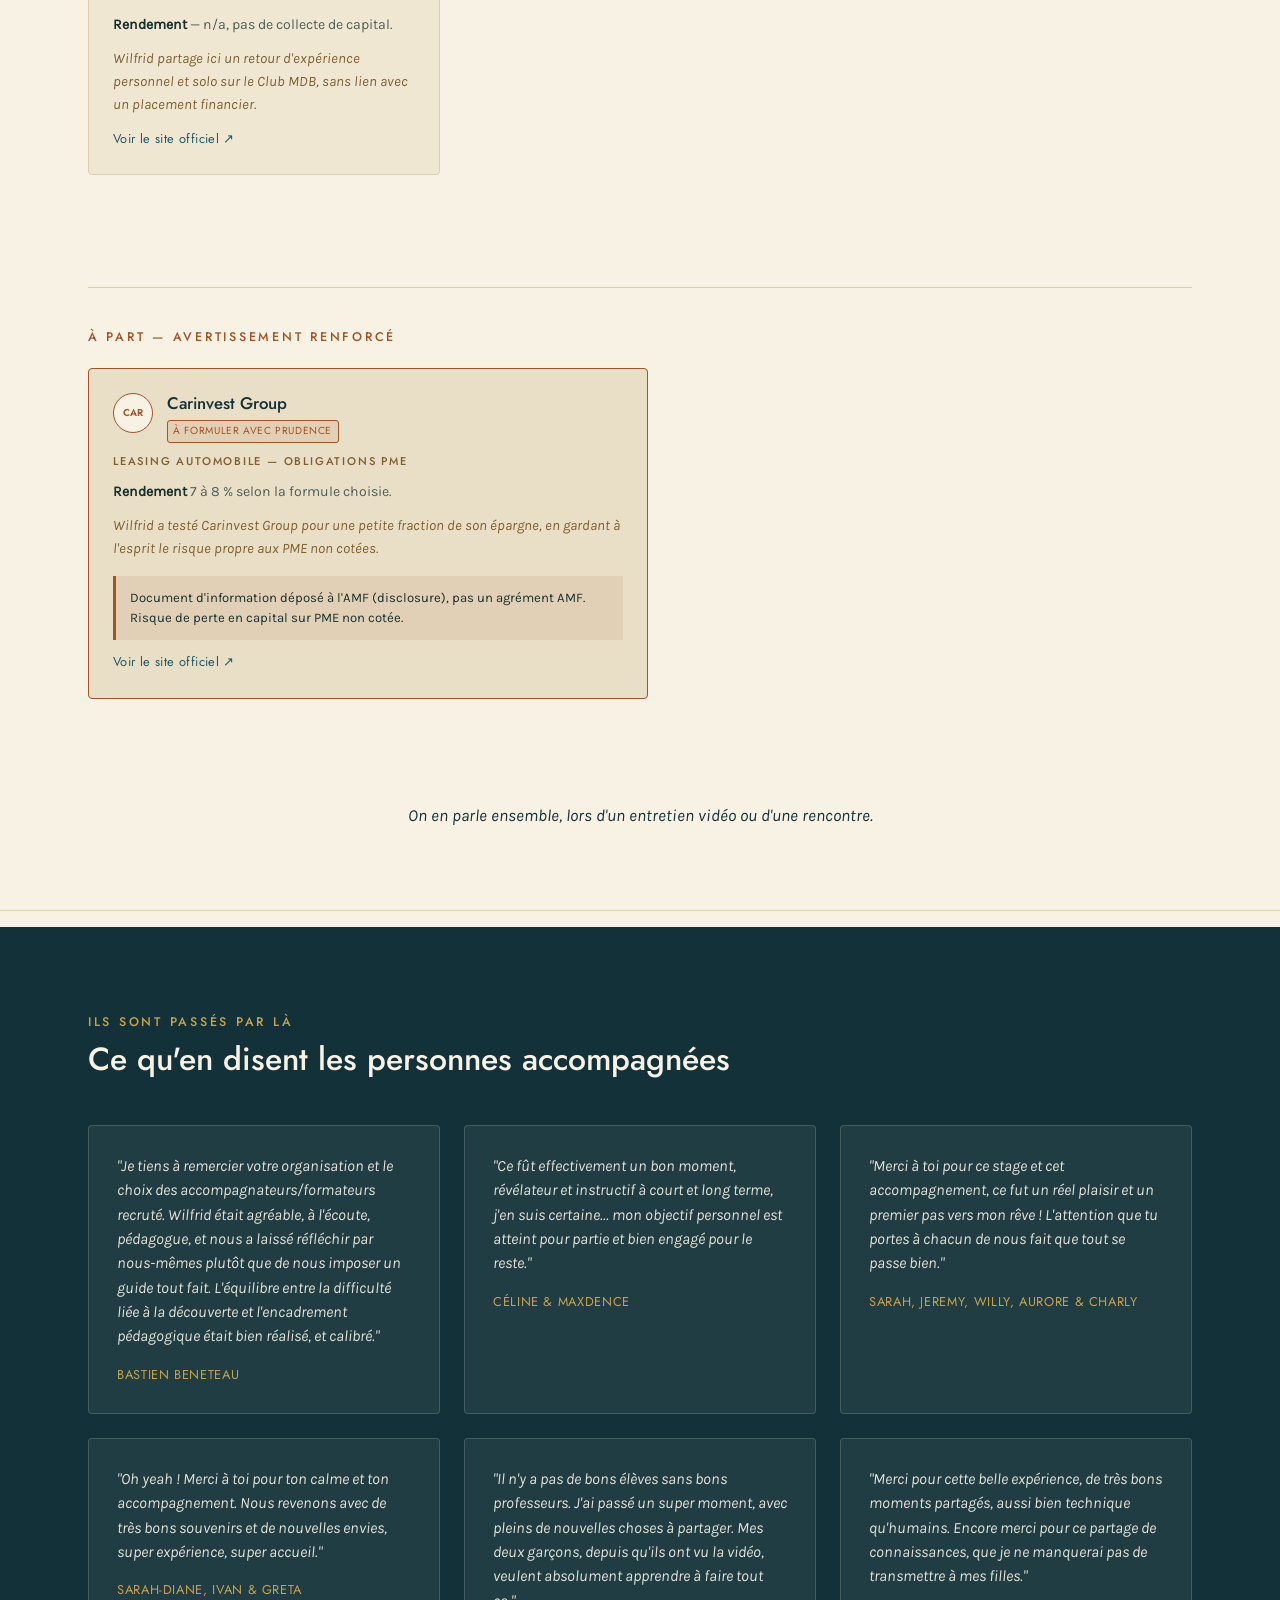
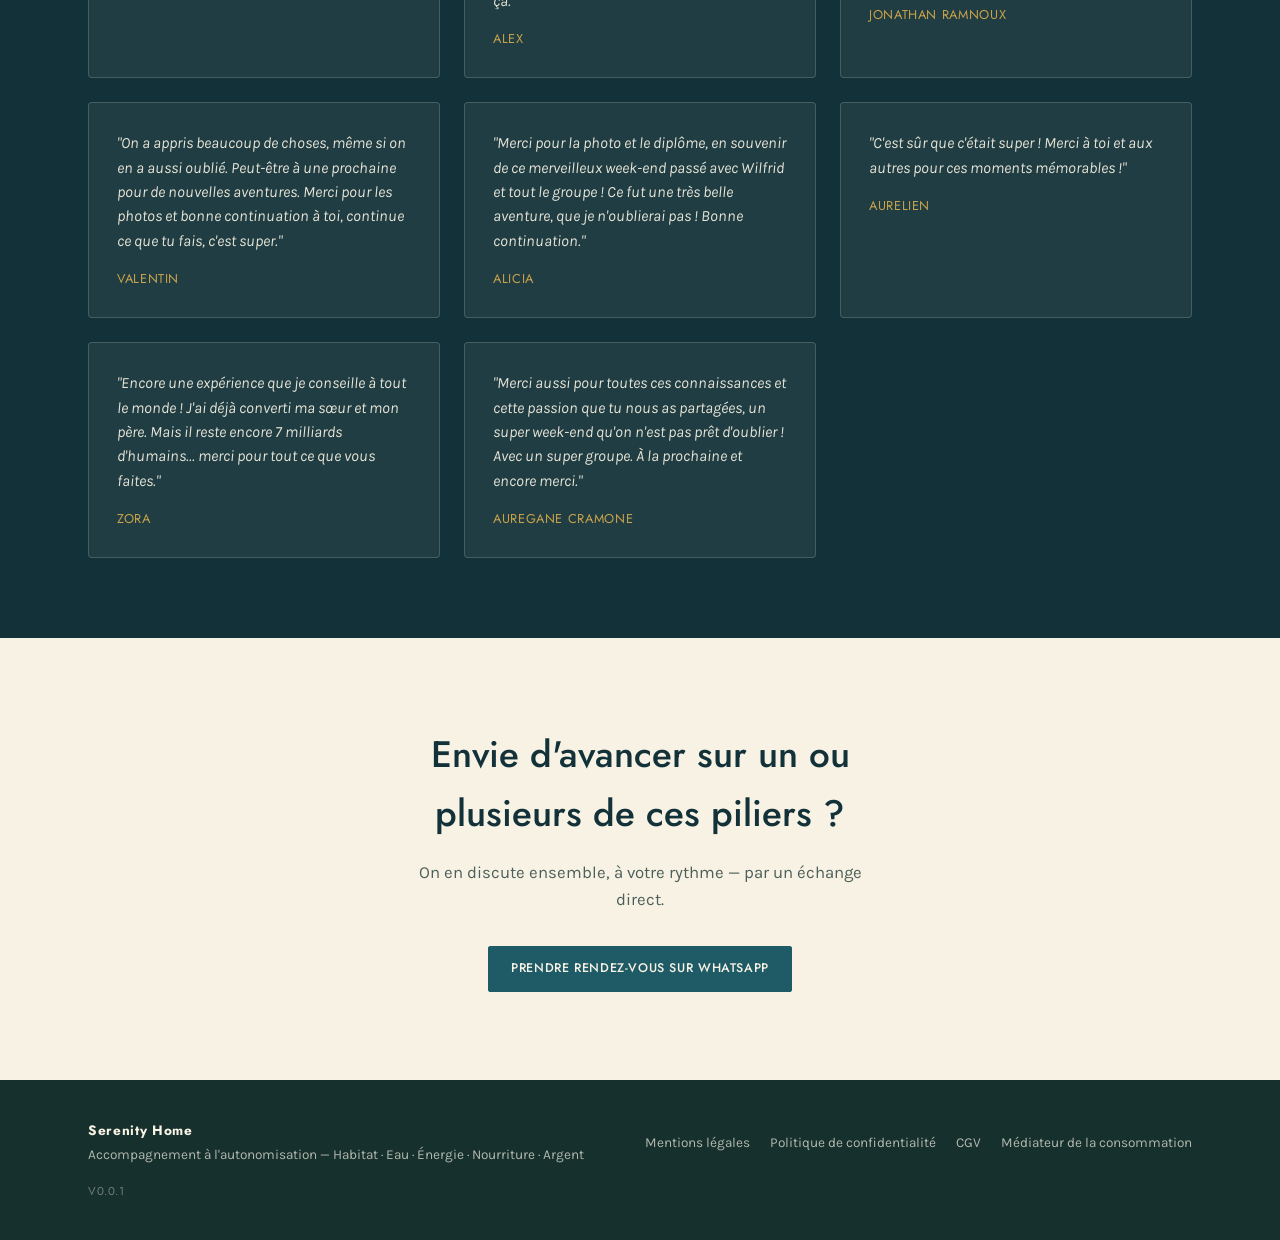
==== commit ce5d395a: "V0.0.1: Add HLL/RML/RDHP/RMHP legal note to Habitat section" ====
--- a/index.html
+++ b/index.html
@@ -130,6 +130,37 @@
           <p class="note">D'autres habitats sont possibles.</p>
           <p class="note"> </p>
           <p class="note"><a href="rhombicuboctaedre-atelier.html" target="_blank">Calculateur Rhombicuboctaèdre</a></p>
+
+          <div class="habitat-legal">
+            <h3>« Habitat léger » : une expression courante, pas une case juridique</h3>
+
+            <p class="body">Première précision à faire, et elle compte : « habitat léger » ne figure dans aucun texte de loi. C'est un raccourci qu'on emploie tous, nous compris, pour désigner un habitat plus simple, plus démontable, moins ancré au sol. Mais le code de l'urbanisme ignore cette expression. Il fonctionne avec des catégories précises, chacune adossée à des articles bien identifiés.</p>
+
+            <p class="body">On en compte quatre.</p>
+
+            <p class="body"><strong>La HLL (Habitation Légère de Loisirs)</strong>, encadrée par les articles R.111-37 à R.111-40, désigne une construction démontable ou transportable, dépourvue de moyens de mobilité propres, réservée à un usage de loisirs temporaire ou saisonnier. Y établir sa résidence principale est exclu. Autre contrainte forte : elle ne peut être implantée que sur des terrains spécifiquement dédiés — camping, parc résidentiel de loisirs, village vacances classé.</p>
+
+            <p class="body"><strong>La RML (Résidence Mobile de Loisirs)</strong>, définie aux articles R.111-41 à R.111-46, correspond à la caravane classique : elle conserve ses roues et son essieu, reste tractable, et sert un usage de loisirs temporaire. Elle est soumise aux mêmes restrictions de terrain que la HLL.</p>
+
+            <p class="body"><strong>La RDHP (Résidence Démontable constituant l'Habitat Permanent)</strong>, prévue à l'article R.111-51, change de logique : pas de fondation, démontage rapide possible, autonomie envisageable en eau et en électricité — mais occupation comme résidence principale au moins huit mois par an. C'est la catégorie qui réconcilie légèreté et permanence. Elle peut s'implanter en zone constructible ordinaire, ou en zone agricole/naturelle via un STECAL inscrit au PLU.</p>
+
+            <p class="body">Reste un terme qui circule beaucoup et qui prête à confusion : la <strong>« RMHP »</strong>. Beaucoup pensent — je l'ai longtemps cru aussi — qu'il s'agit d'une catégorie distincte réservée aux gens du voyage. Ce n'est pas exact. Aucun article du code de l'urbanisme ne porte ce nom. Juridiquement, l'objet reste celui de la RML, régi par les articles R.111-47 à R.111-50 : une caravane. Ce qui bascule, c'est l'usage : dès lors que cette caravane devient le domicile permanent de ses occupants — terrain familial, aire d'accueil, terrain privé —, un régime particulier s'applique. « RMHP » reste donc un terme d'usage courant, pratique pour s'y retrouver, mais sans existence légale propre, à la différence de la RDHP.</p>
+
+            <p class="body">Le point le plus contre-intuitif : un seul et même objet peut traverser les quatre catégories selon les circonstances.</p>
+
+            <p class="body">Installée sur un camping l'été, roues conservées : c'est une RML.<br>
+            Fixée à l'année sur un terrain de gens du voyage, roues toujours là : on parle communément de « RMHP ».<br>
+            Roues retirées, démontage toujours possible, occupation à l'année : elle devient une RDHP.<br>
+            Roues retirées, sortie ponctuelle sur un camping ou un PRL quelques semaines par an : elle redevient une HLL.</p>
+
+            <p class="body">La catégorie ne dépend donc pas de l'objet lui-même, mais de deux critères : l'usage qui en est fait, et le maintien ou non de ses moyens de mobilité.</p>
+
+            <p class="body">Chez Serenity Home, ce choix a été tranché dès la conception : nos habitats visent la case RDHP. Nos dômes sont pensés dès le départ comme des résidences démontables destinées à un usage d'habitat permanent — sans fondation, démontables, capables d'autonomie, conçus pour un accompagnement à l'année.</p>
+
+            <p class="body">Certains projets — dômes de plus grande taille, cas particuliers — nécessitent le dépôt d'un permis de construire, et cela arrive. Mais notre cadre de référence reste le RDHP.</p>
+
+            <p class="body">D'où l'intérêt, face à une mairie, une DDT ou un service urbanisme, d'employer la bonne terminologie : ce n'est pas un détail administratif. Une HLL est le plus souvent interdite hors des terrains dédiés (camping, PRL, village vacances), alors qu'une RDHP ne l'est pas.</p>
+          </div>
         </div>
         <div class="pillar-media">
           <img class="full" src="img/habitat-full/h17.jpg" alt="Le dôme achevé, vue d'ensemble au lever du jour">
@@ -516,6 +547,7 @@
       <a href="cgv.html">CGV</a>
       <a href="cgv.html#mediateur">Médiateur de la consommation</a>
     </nav>
+    <span class="version">V0.0.1</span>
   </div>
 </footer>
 
--- a/styles.css
+++ b/styles.css
@@ -317,6 +317,10 @@
 
 .pillar .body { color: var(--ink-soft); font-size: 1.05rem; margin-bottom: 1rem; }
 
+.habitat-legal { margin-top: 2rem; }
+.habitat-legal h3 { font-size: 1.1rem; margin-bottom: 0.85rem; }
+.habitat-legal p.body { margin-bottom: 0.9rem; }
+
 .pillar .note {
   font-size: 0.9rem;
   color: var(--gold-text);
@@ -527,6 +531,13 @@
   gap: 1rem;
 }
 footer strong { color: var(--ivory); font-family: var(--display); letter-spacing: 0.05em; }
+
+.version {
+  font-family: var(--display);
+  font-size: 0.72rem;
+  letter-spacing: 0.05em;
+  color: rgba(247, 242, 228, 0.4);
+}
 
 .footer-brand { display: flex; flex-direction: column; gap: 0.15rem; }
 
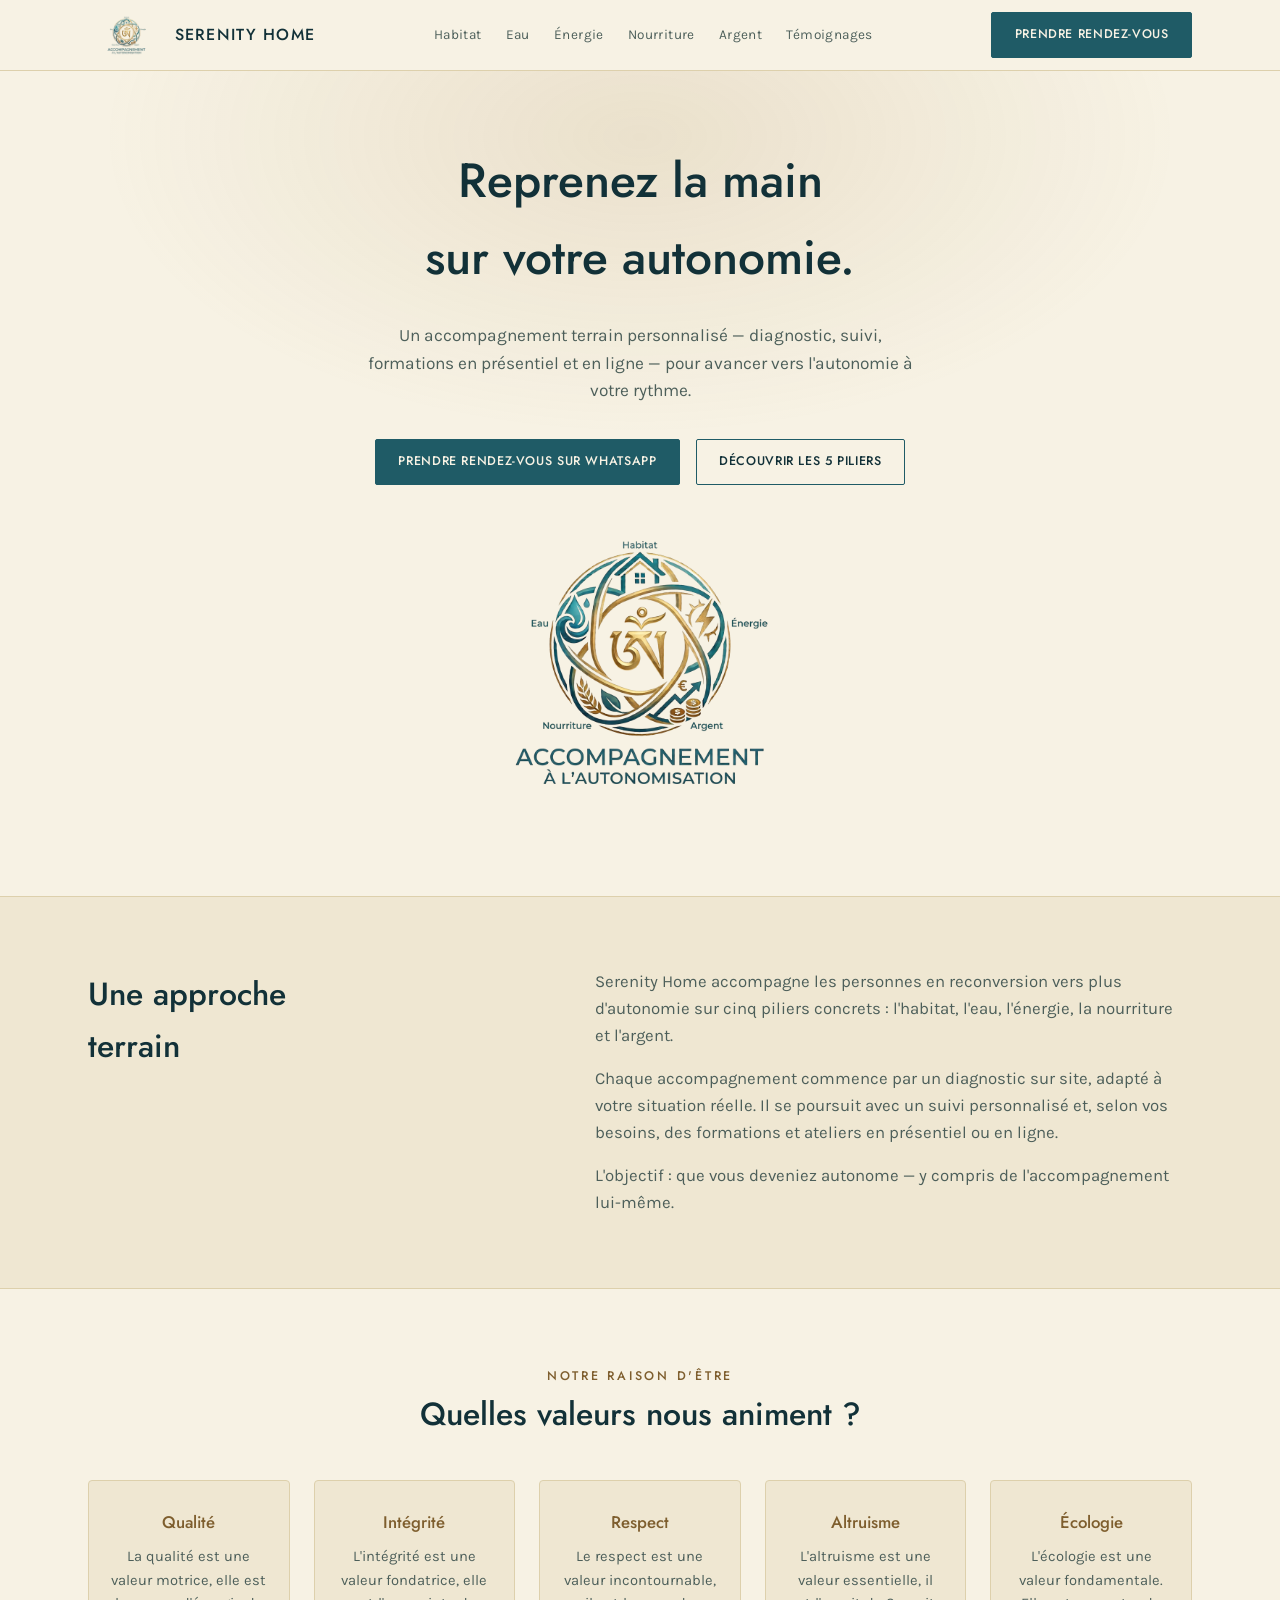
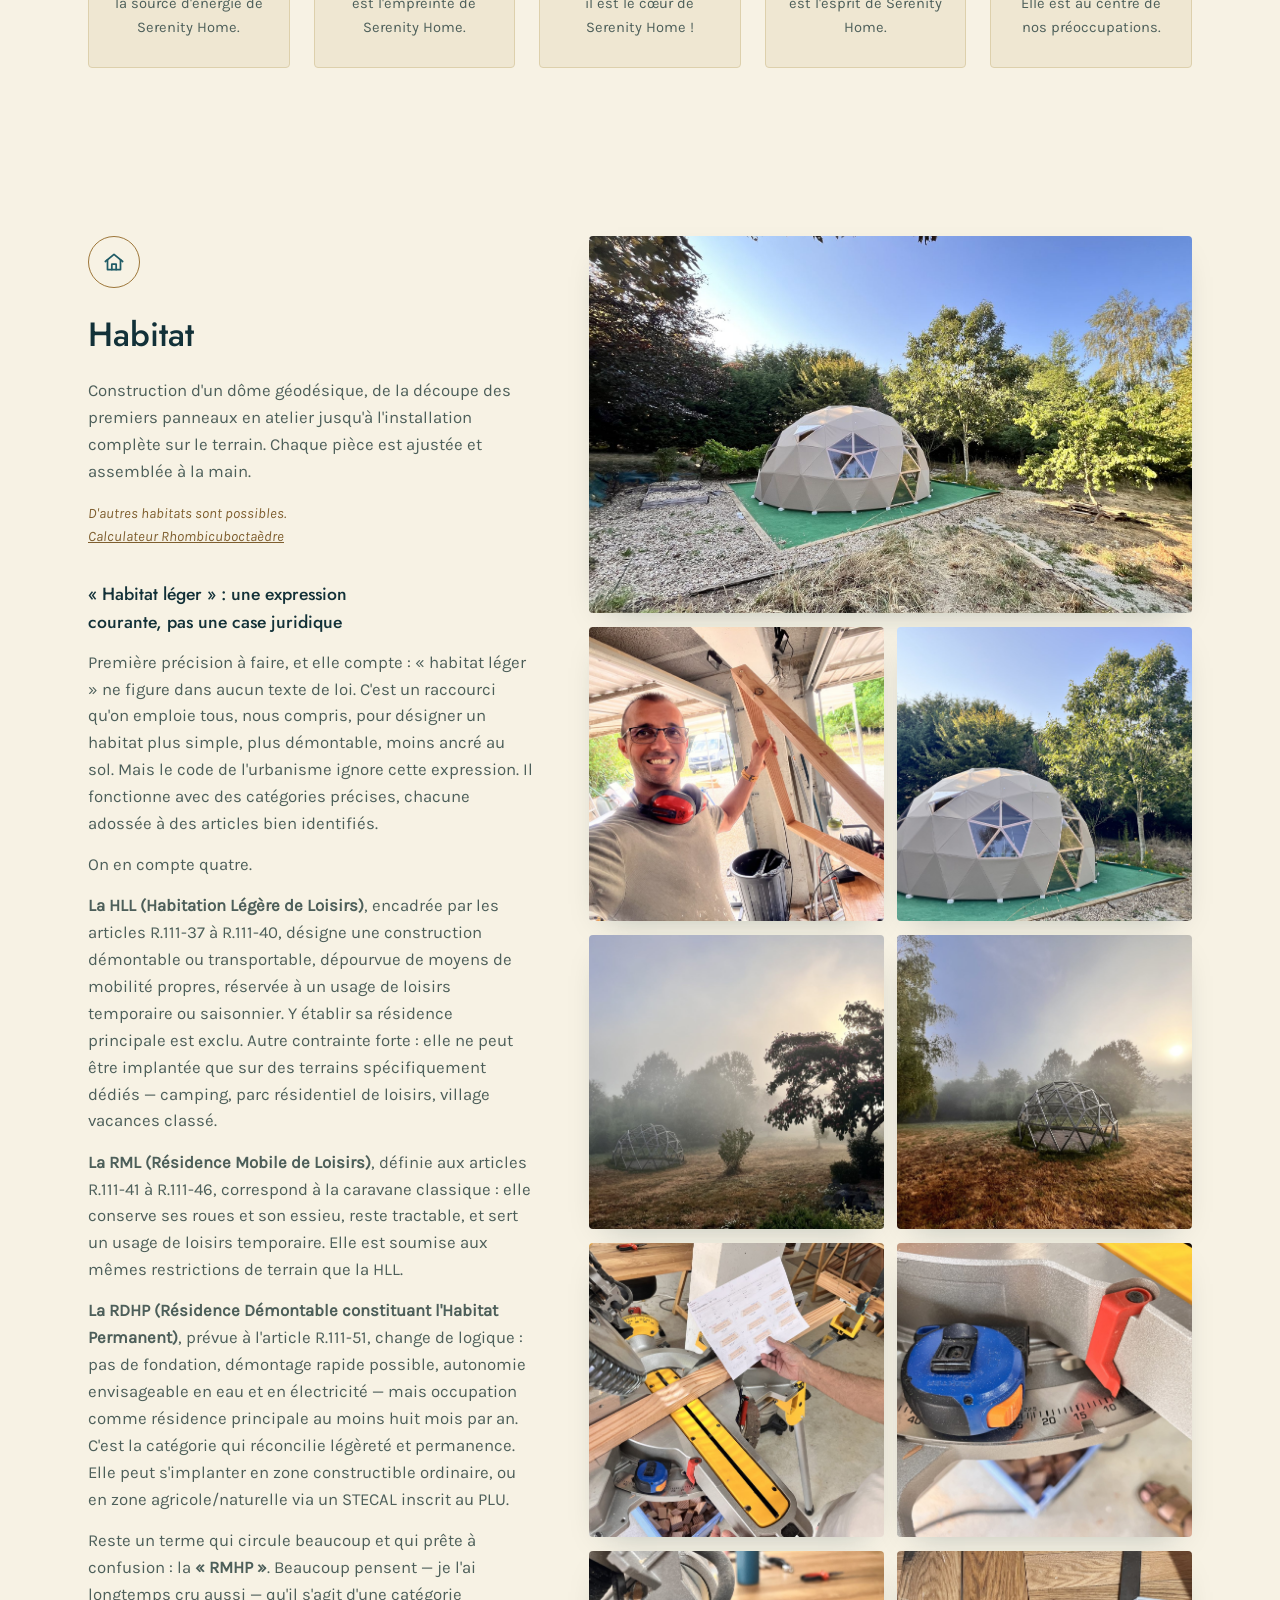
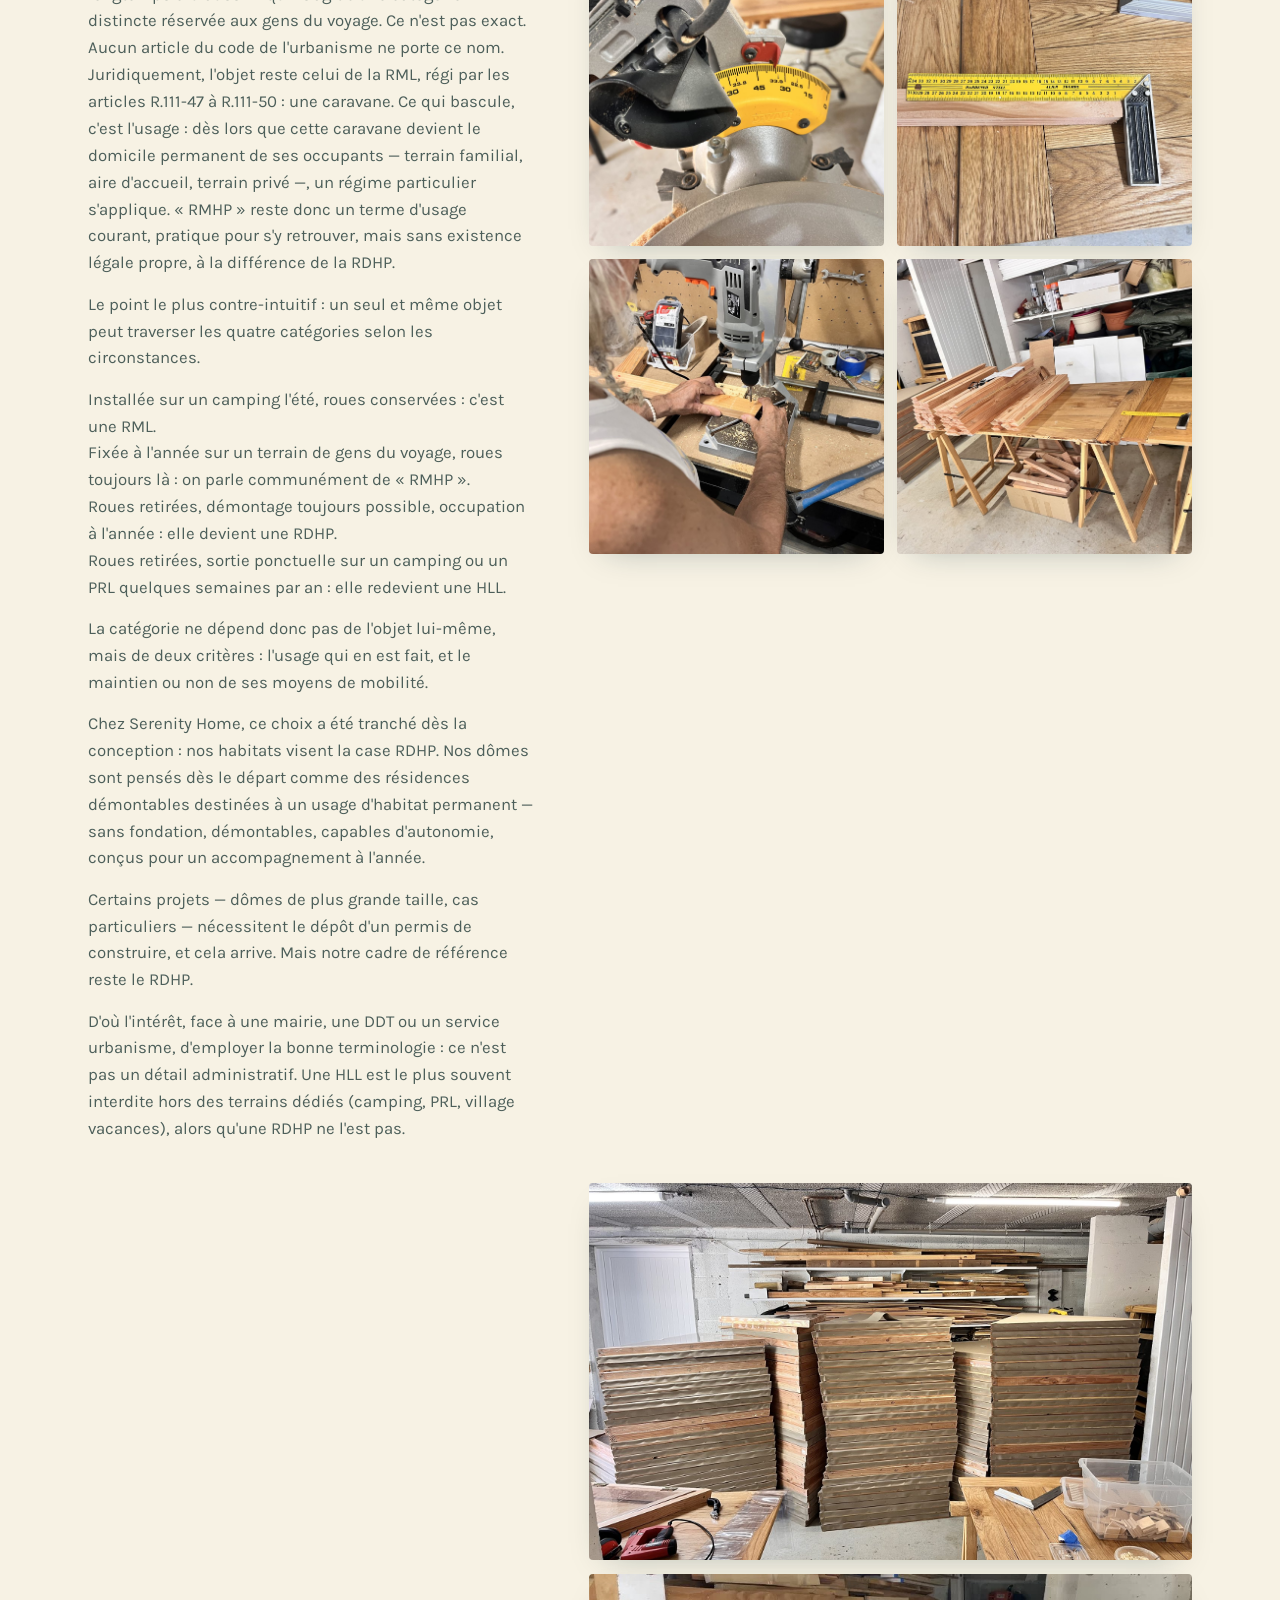
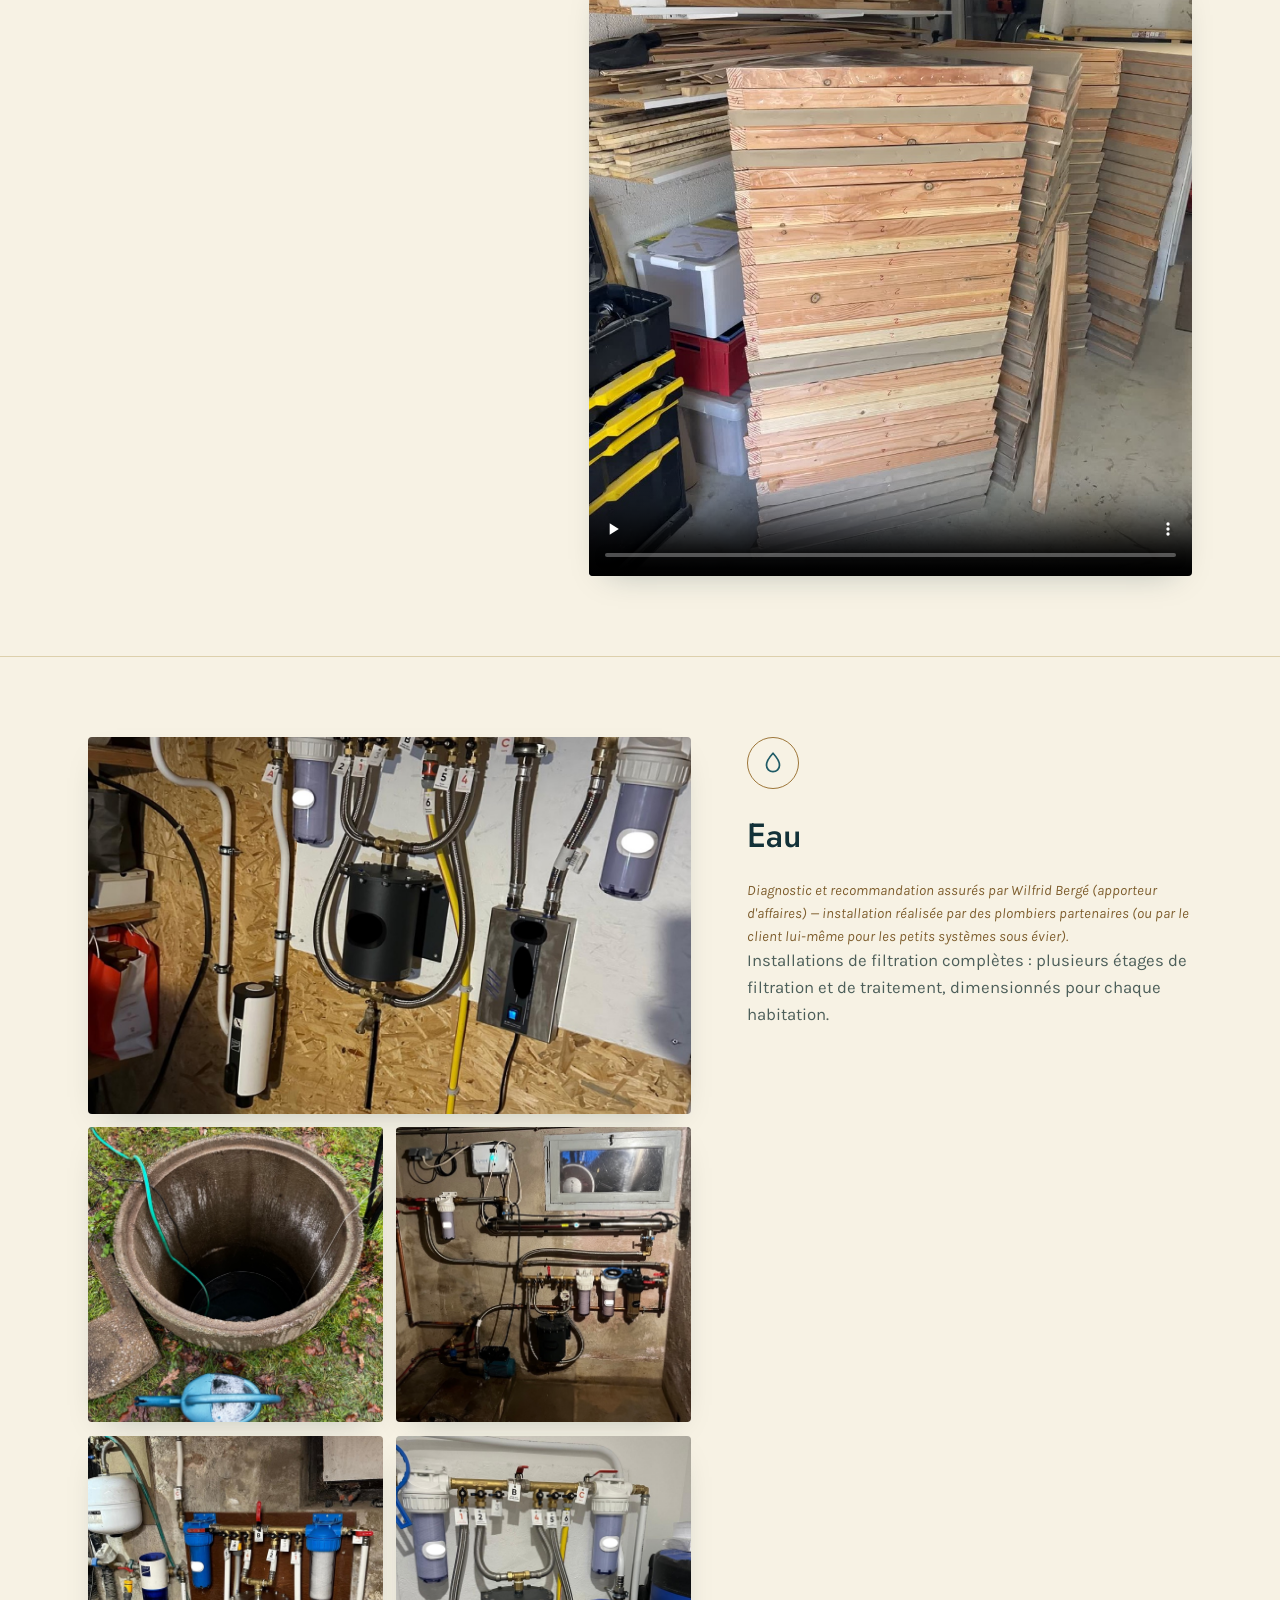
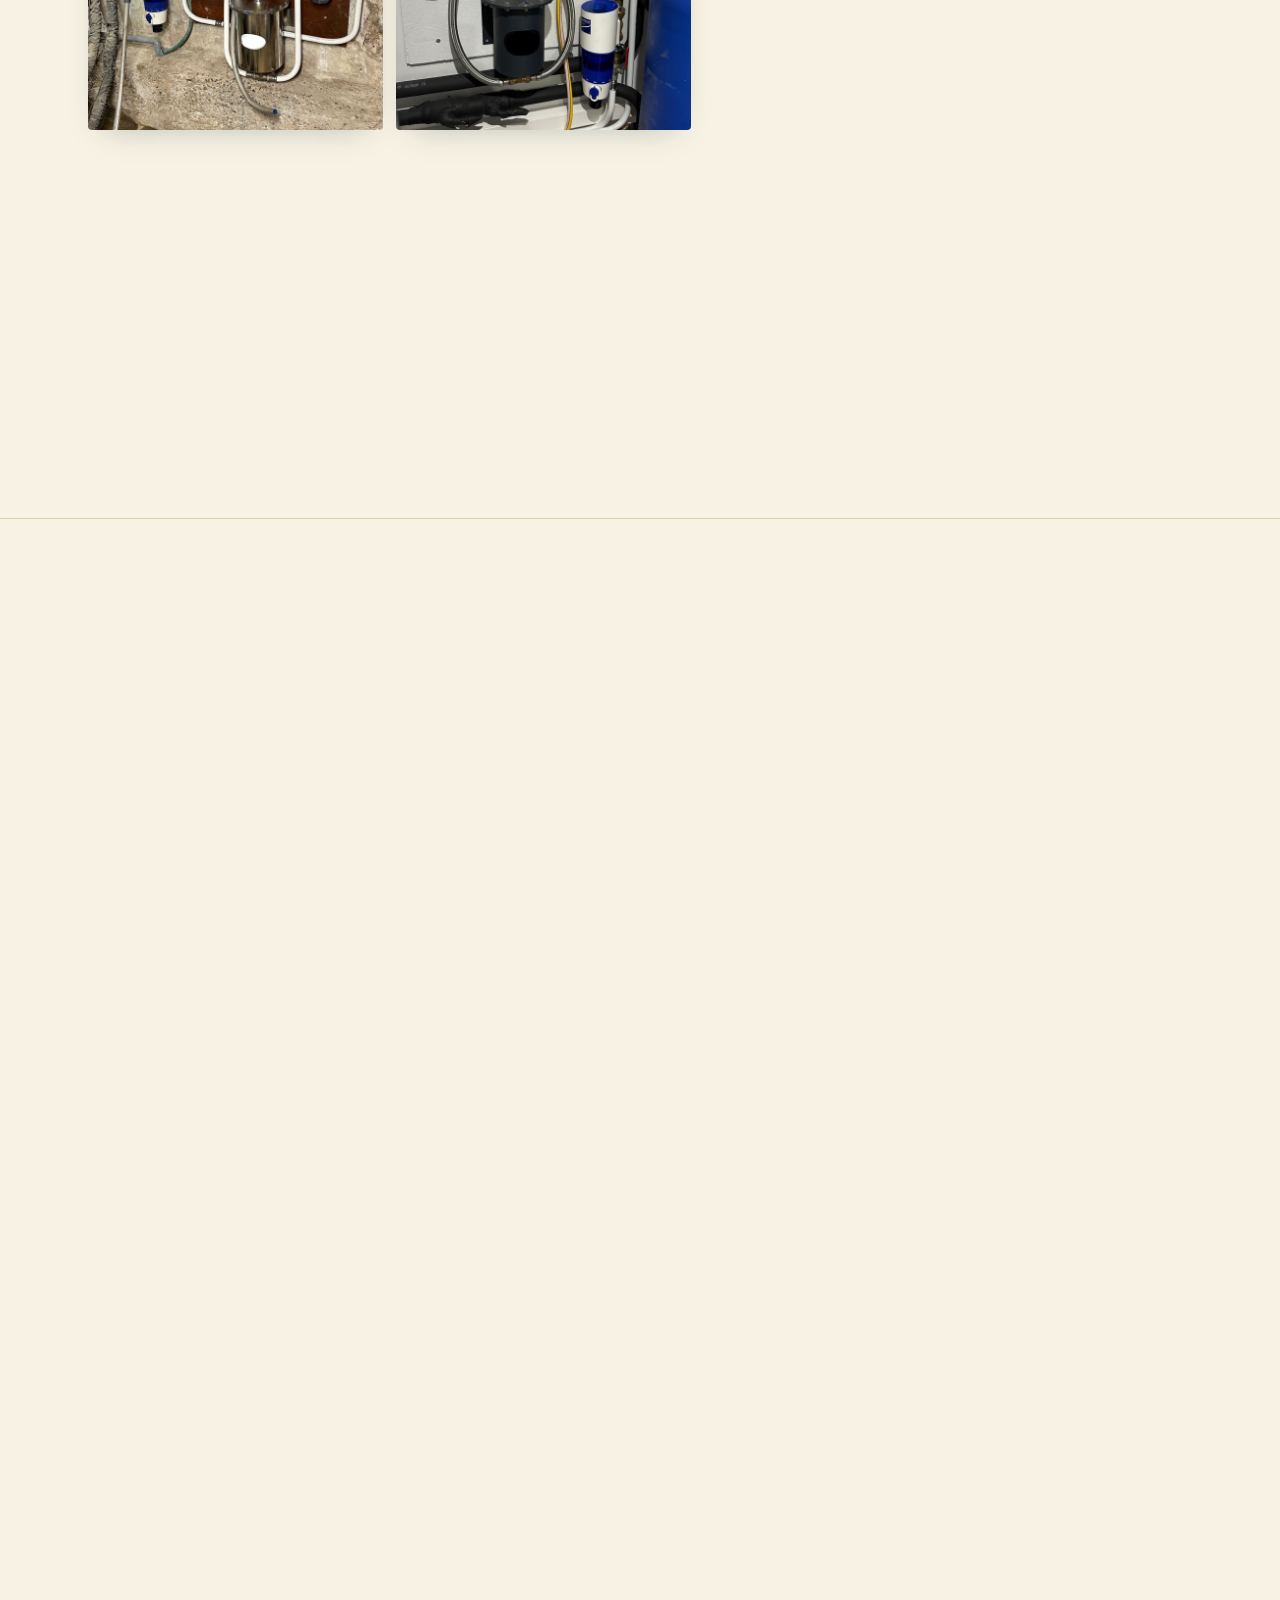
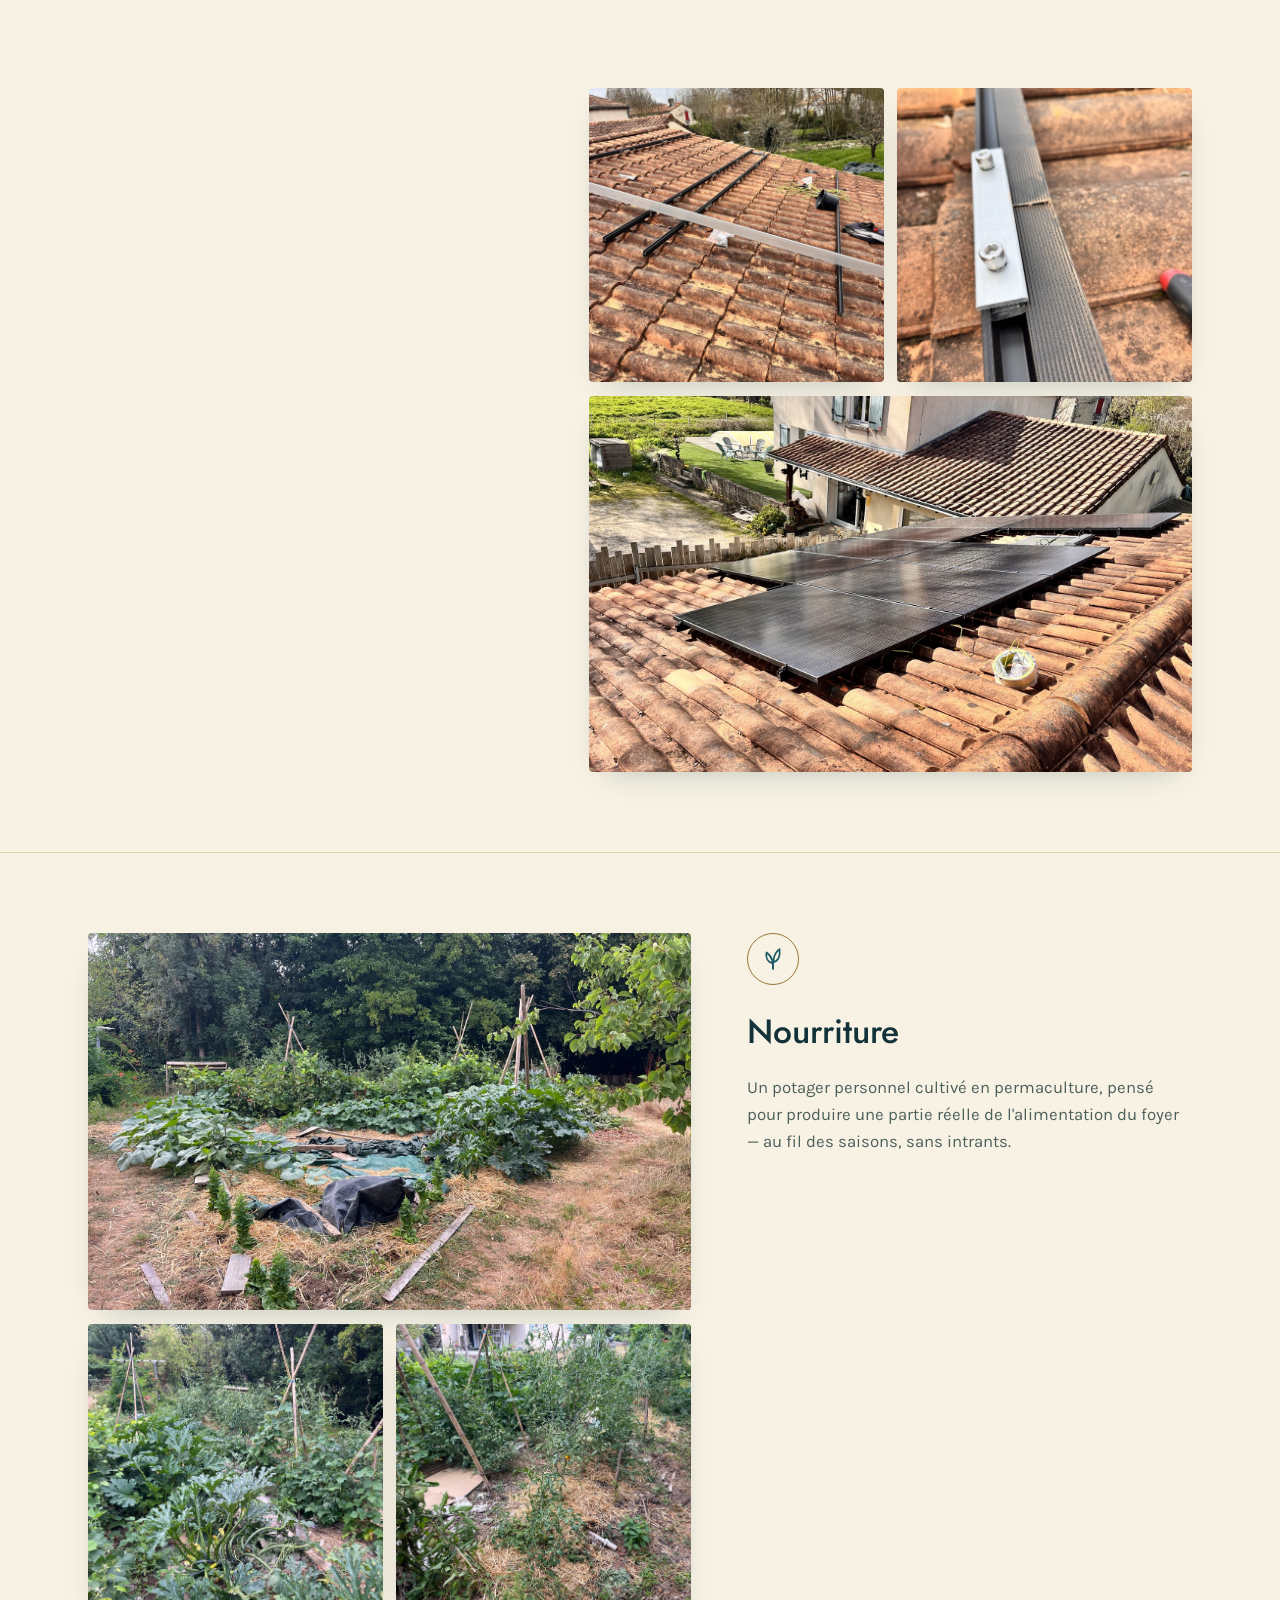
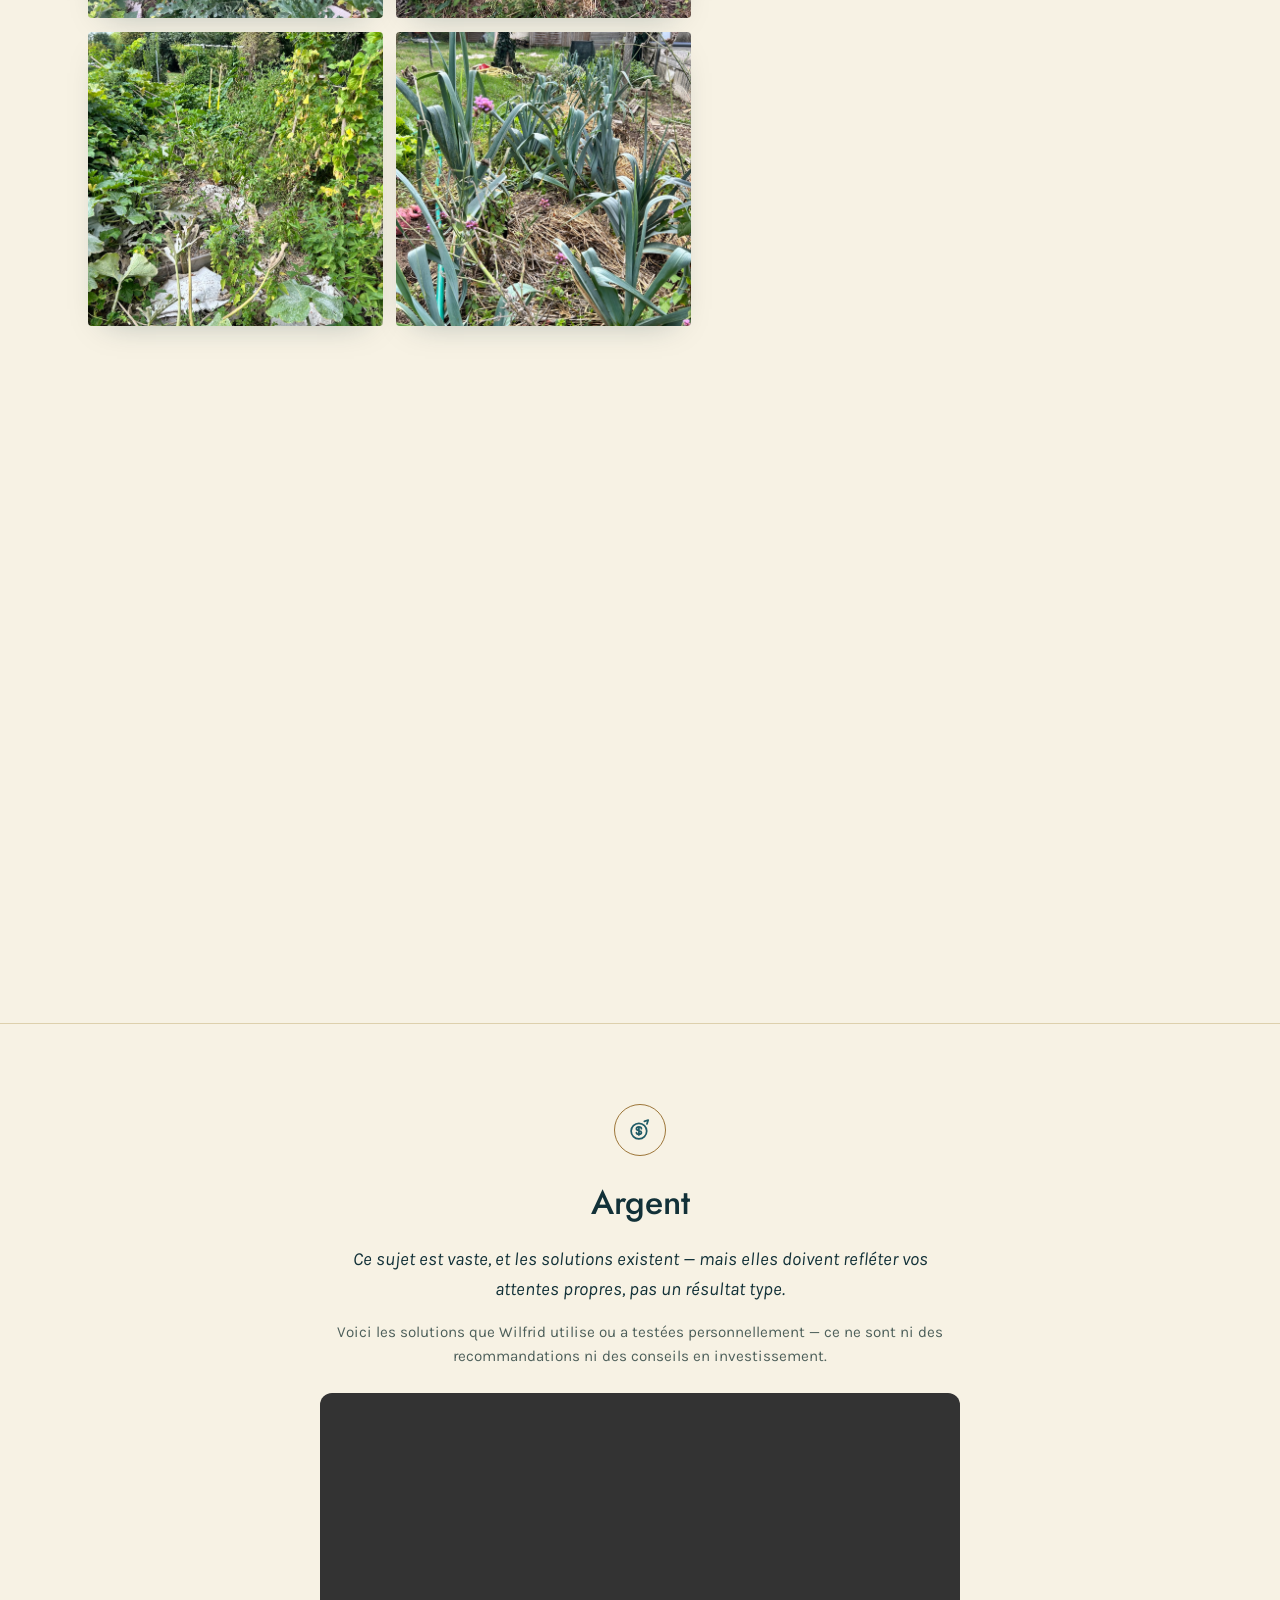
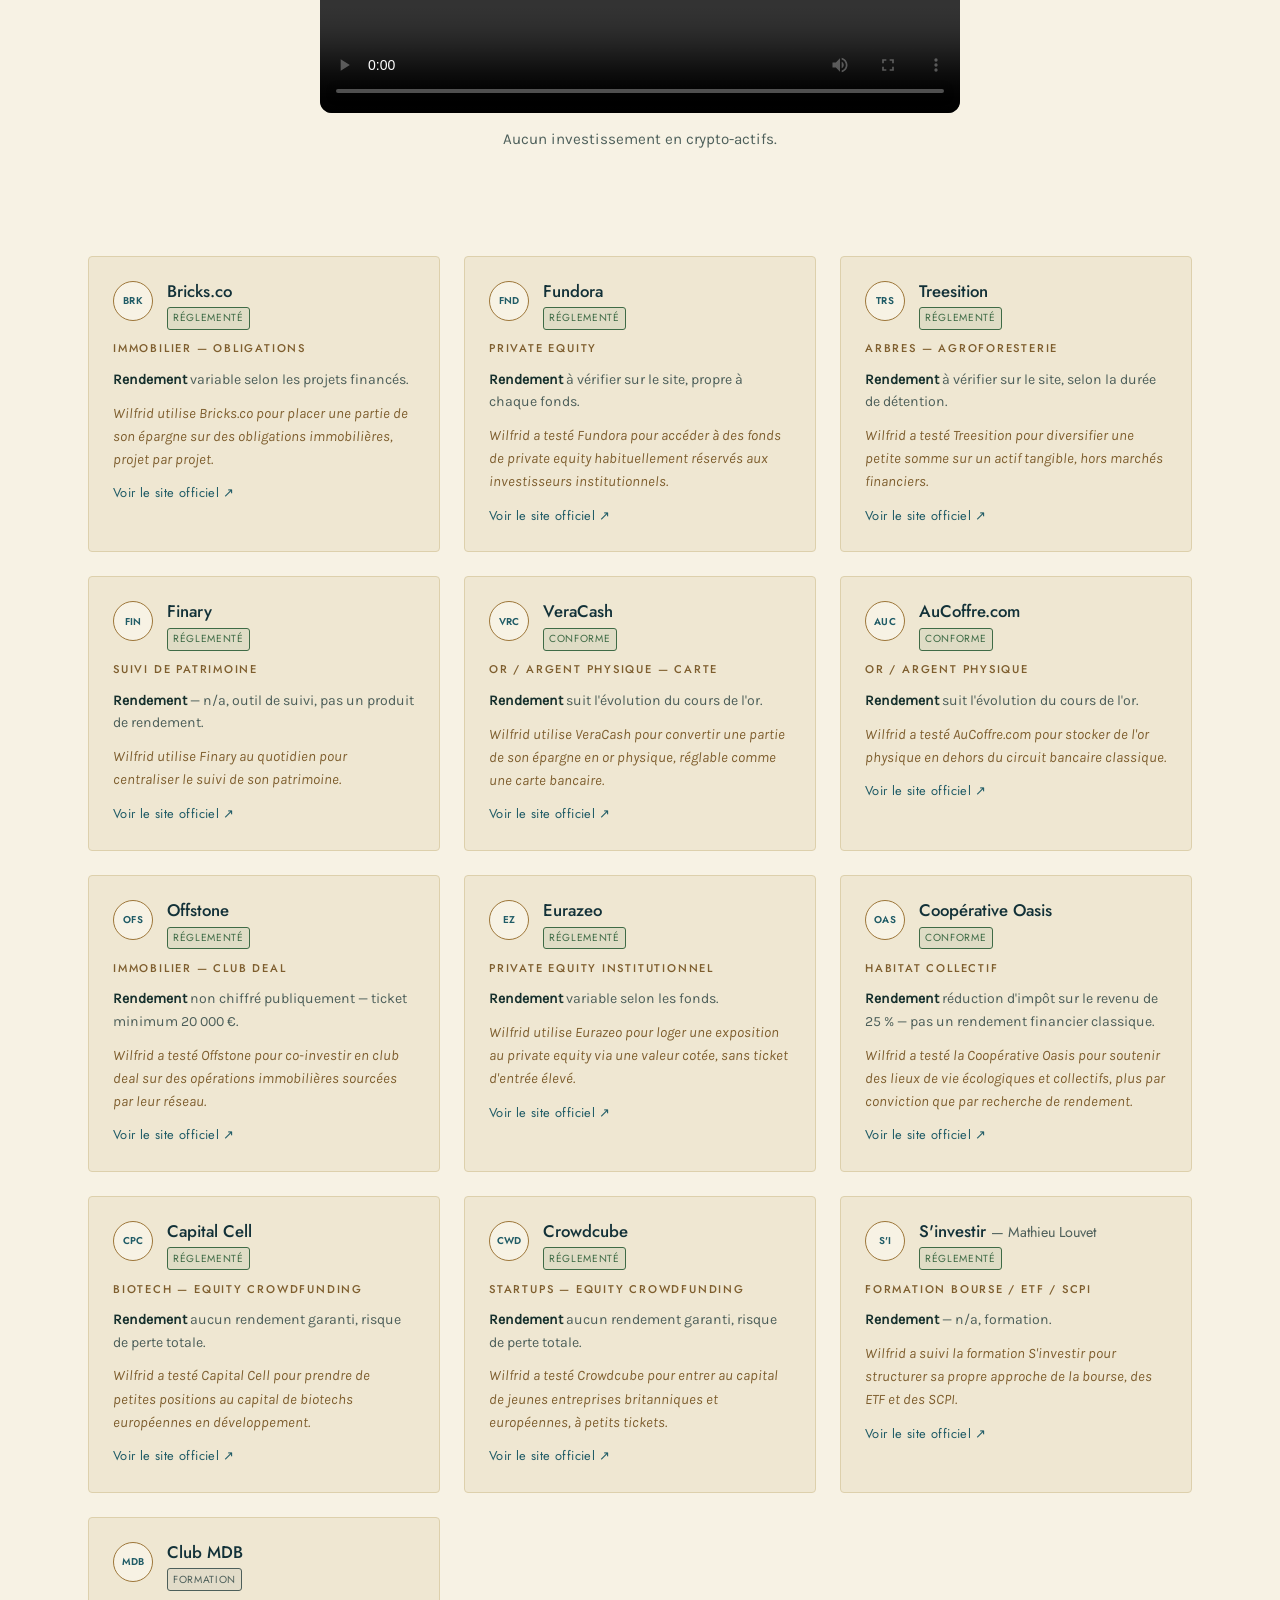
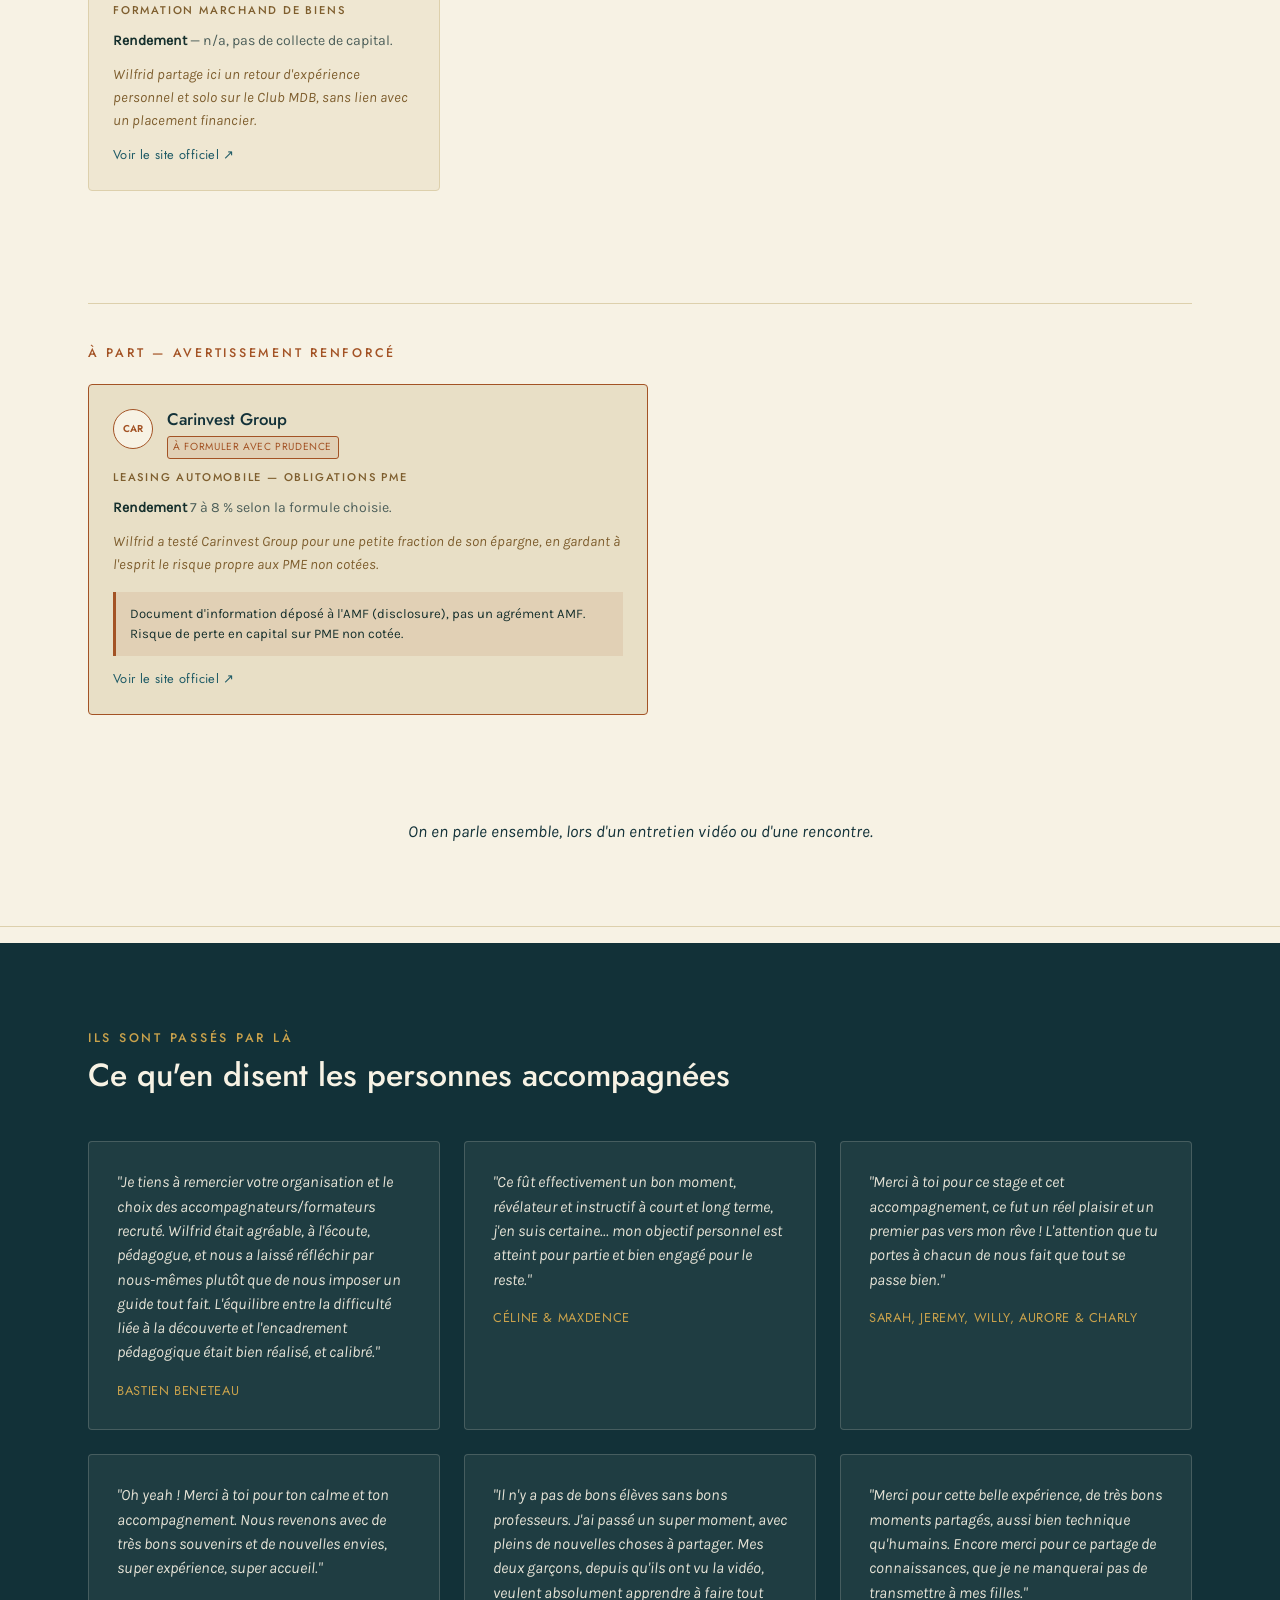
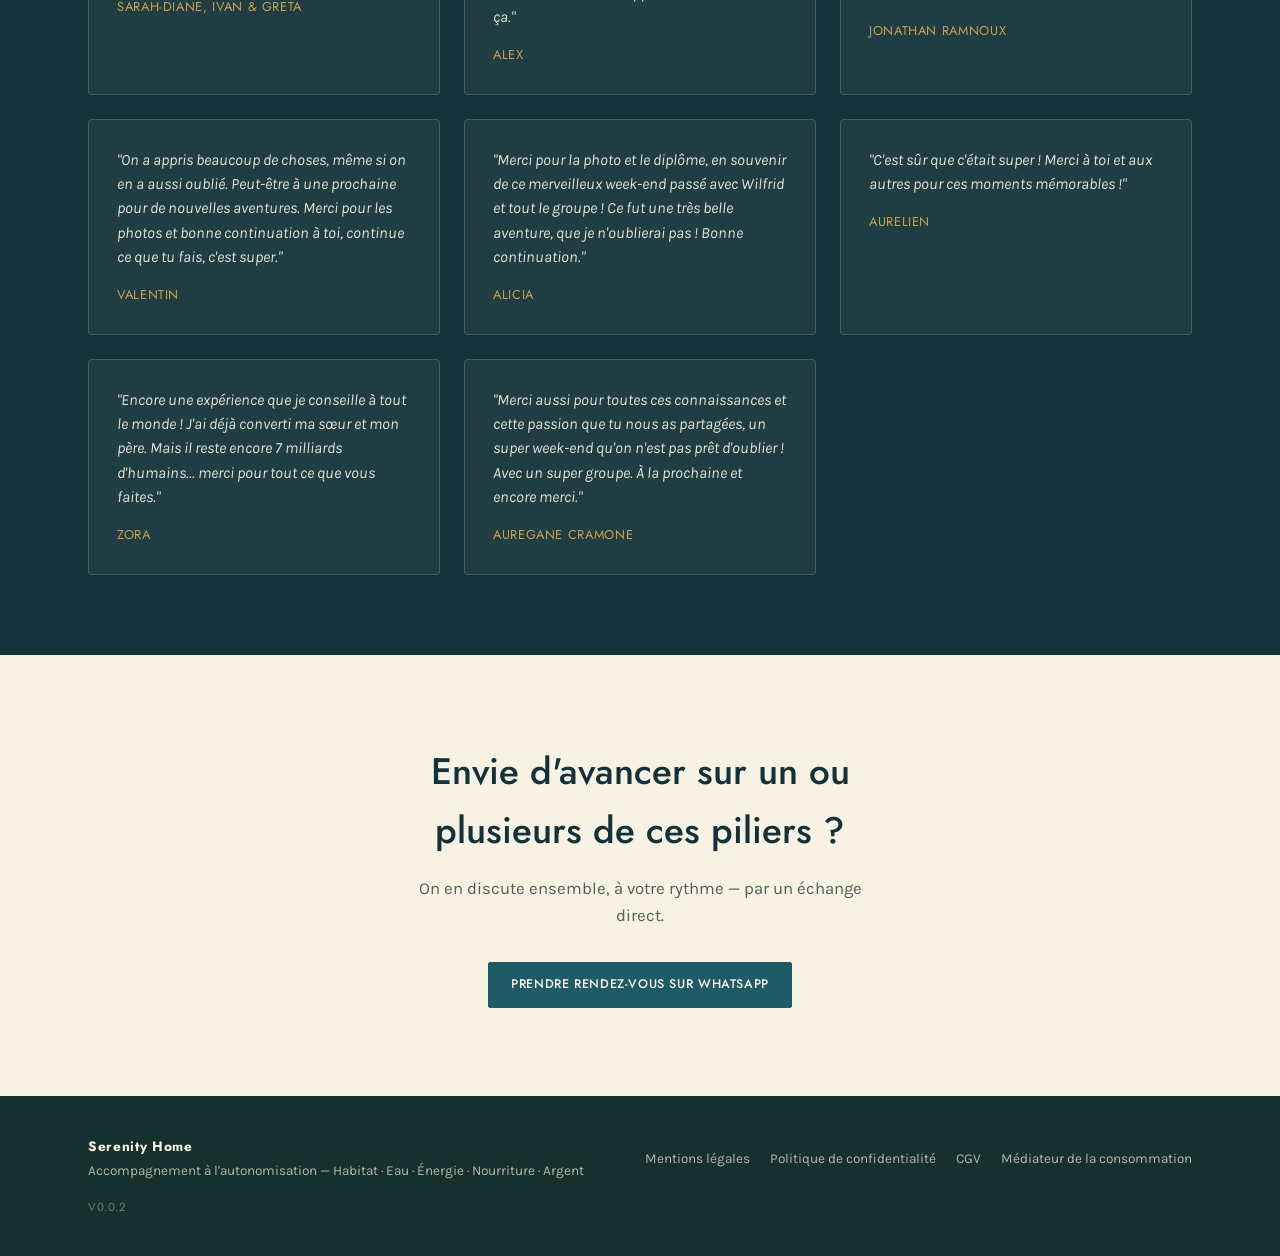
==== commit e3403468: "V0.0.2: Remove crypto mentions, add no-crypto disclaimer under Argent video" ====
--- a/index.html
+++ b/index.html
@@ -259,6 +259,7 @@
           <video class="argent-video" controls playsinline preload="metadata">
             <source src="img/VraimentRiche-foliebergeres.mp4" type="video/mp4">
           </video>
+          <p class="cadrage">Aucun investissement en crypto-actifs.</p>
         </div>
 
         <div class="fiches-grid">
@@ -313,9 +314,9 @@
                 <span class="badge badge-ok">Réglementé</span>
               </div>
             </div>
-            <span class="eyebrow fiche-cat">Suivi crypto + actions</span>
+            <span class="eyebrow fiche-cat">Suivi de patrimoine</span>
             <p class="fiche-rentab"><b>Rendement</b> — n/a, outil de suivi, pas un produit de rendement.</p>
-            <p class="note">Wilfrid utilise Finary au quotidien pour centraliser le suivi de son patrimoine, crypto et actions comprises.</p>
+            <p class="note">Wilfrid utilise Finary au quotidien pour centraliser le suivi de son patrimoine.</p>
             <a class="fiche-link" href="https://finary.com" target="_blank" rel="noopener">Voir le site officiel ↗</a>
           </article>
 
@@ -547,7 +548,7 @@
       <a href="cgv.html">CGV</a>
       <a href="cgv.html#mediateur">Médiateur de la consommation</a>
     </nav>
-    <span class="version">V0.0.1</span>
+    <span class="version">V0.0.2</span>
   </div>
 </footer>
 
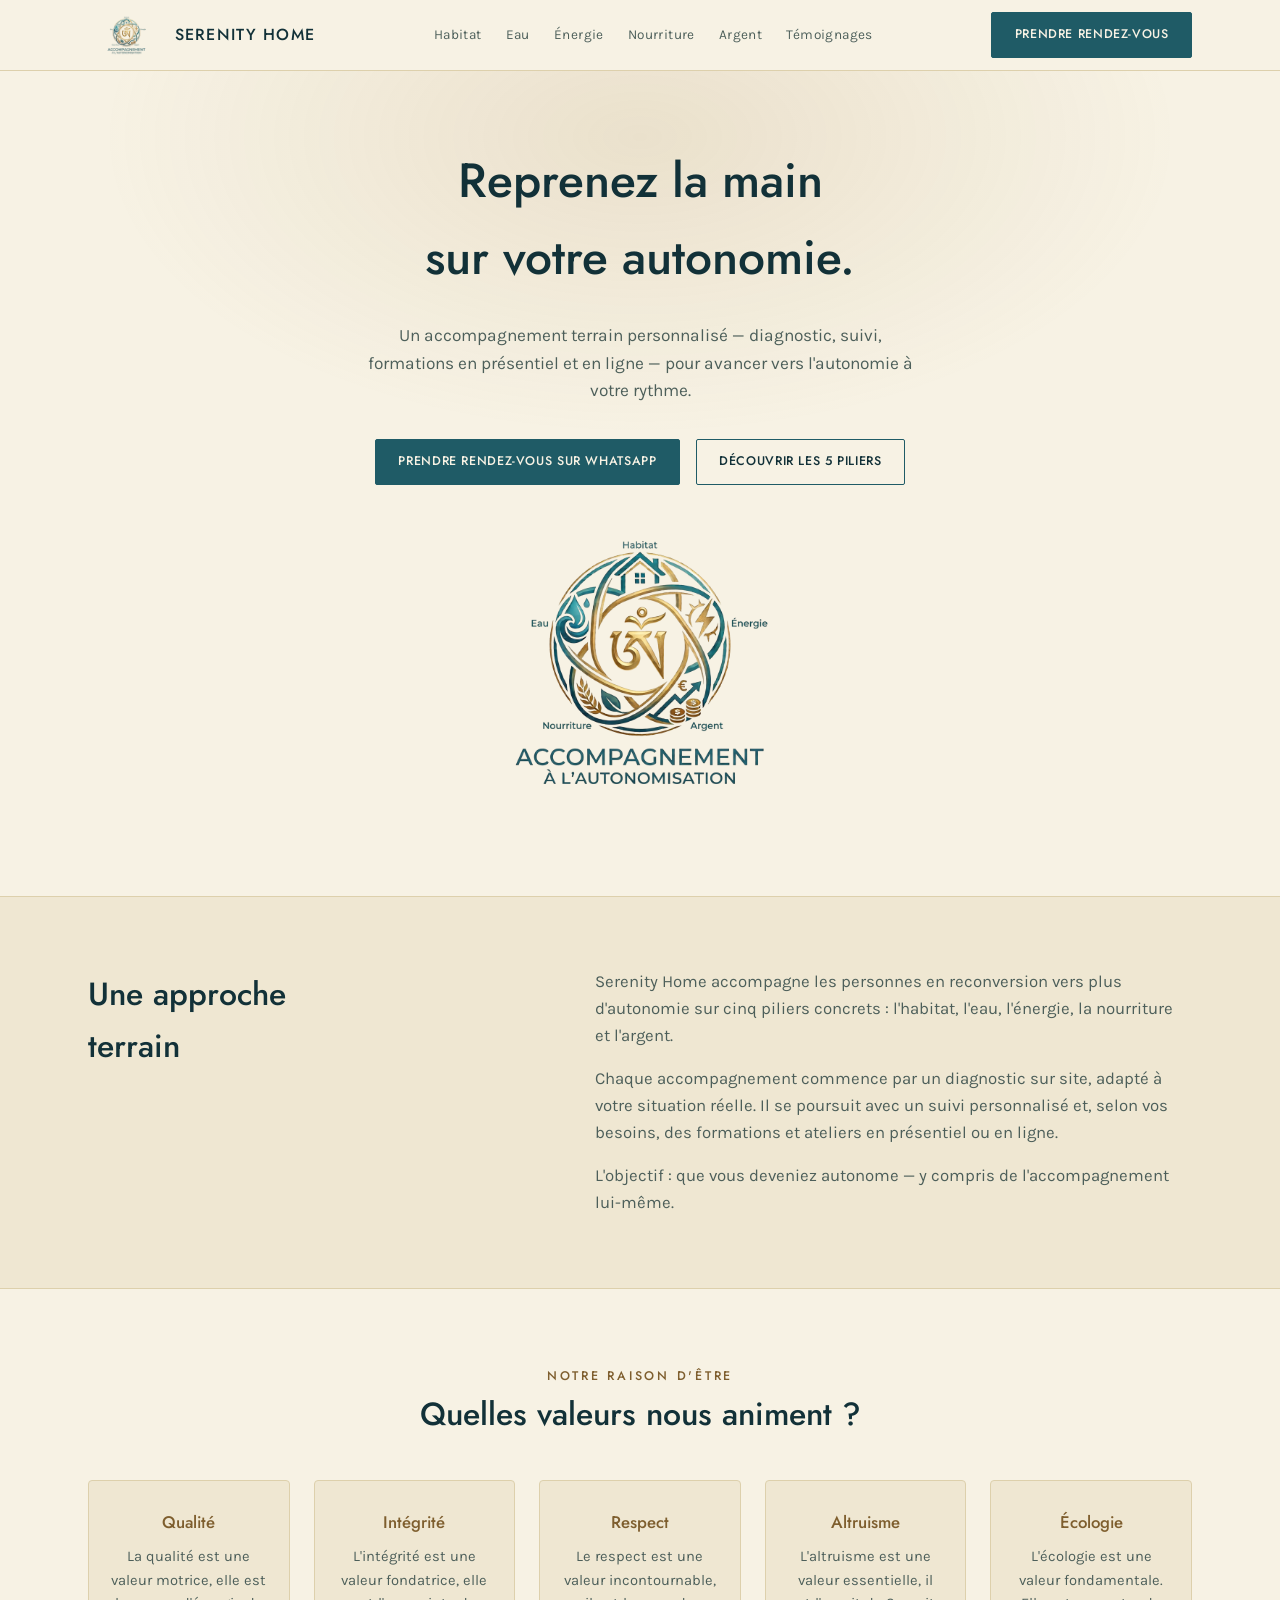
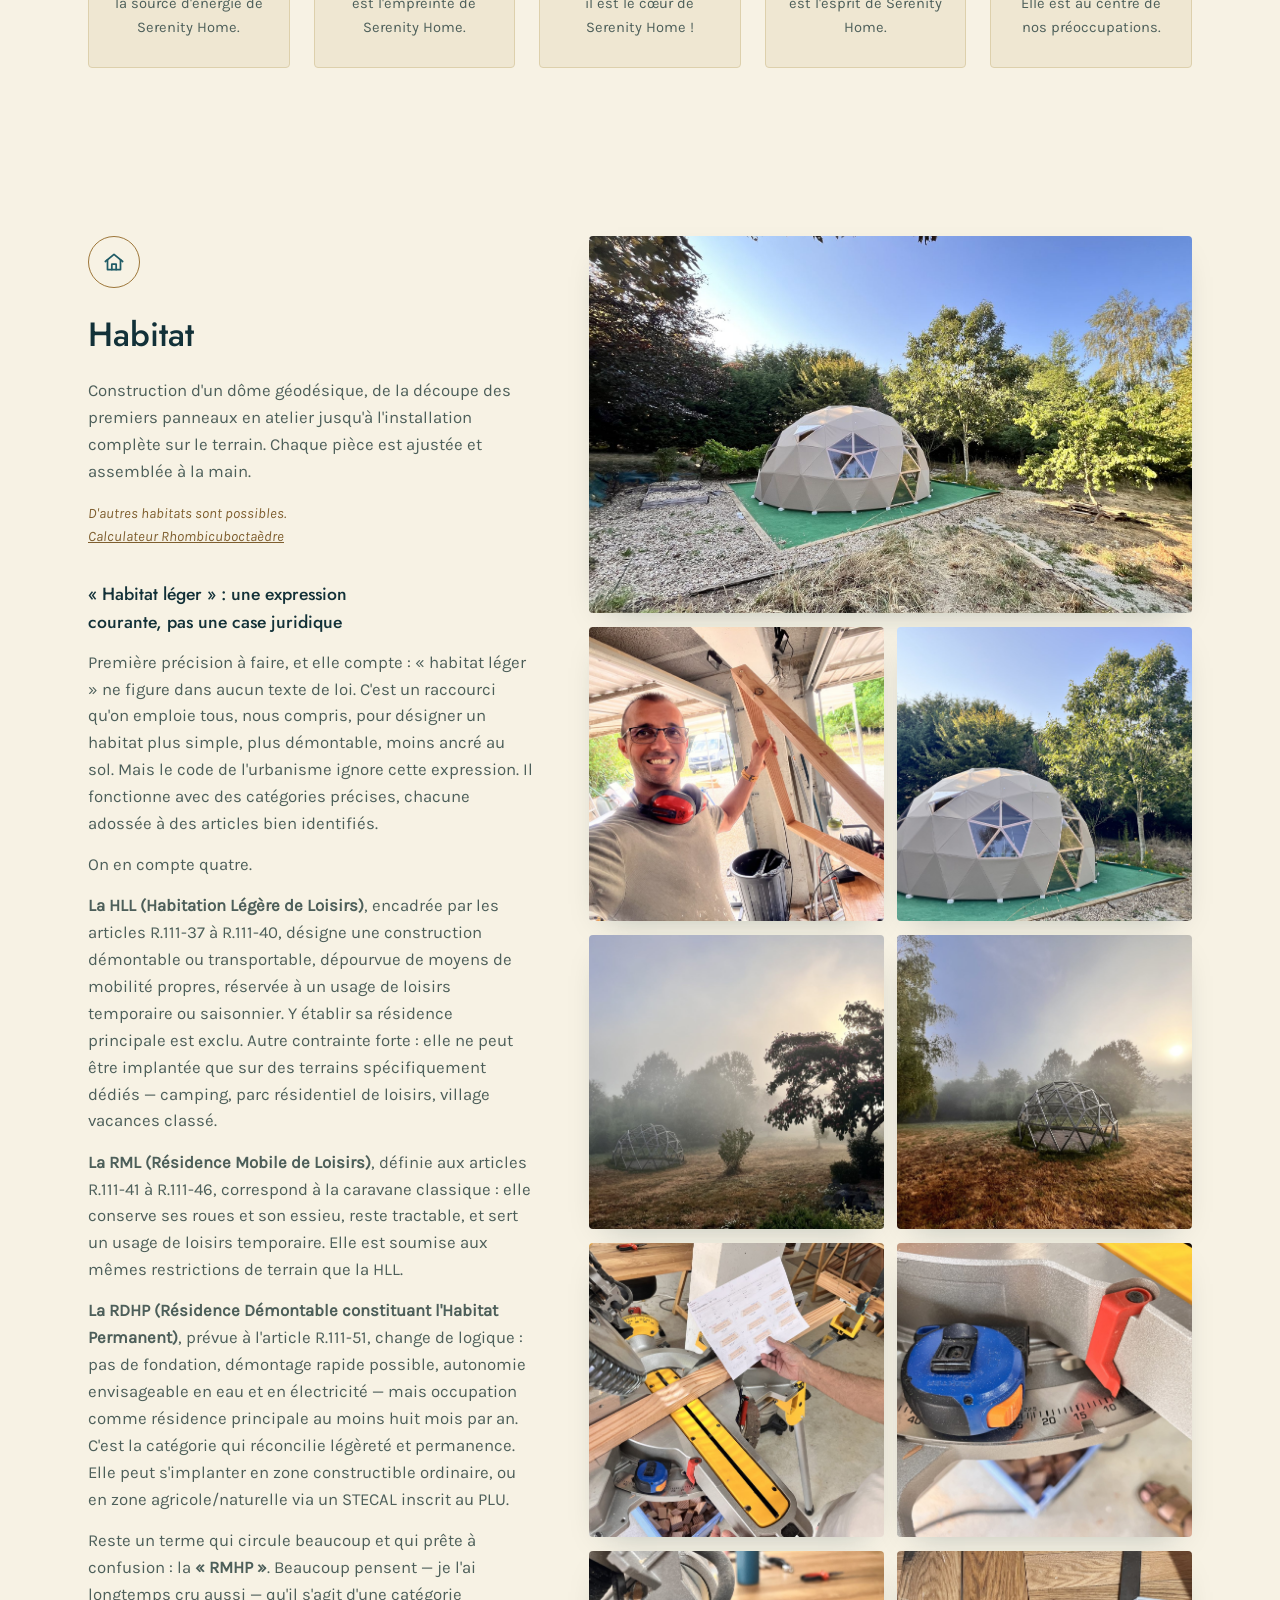
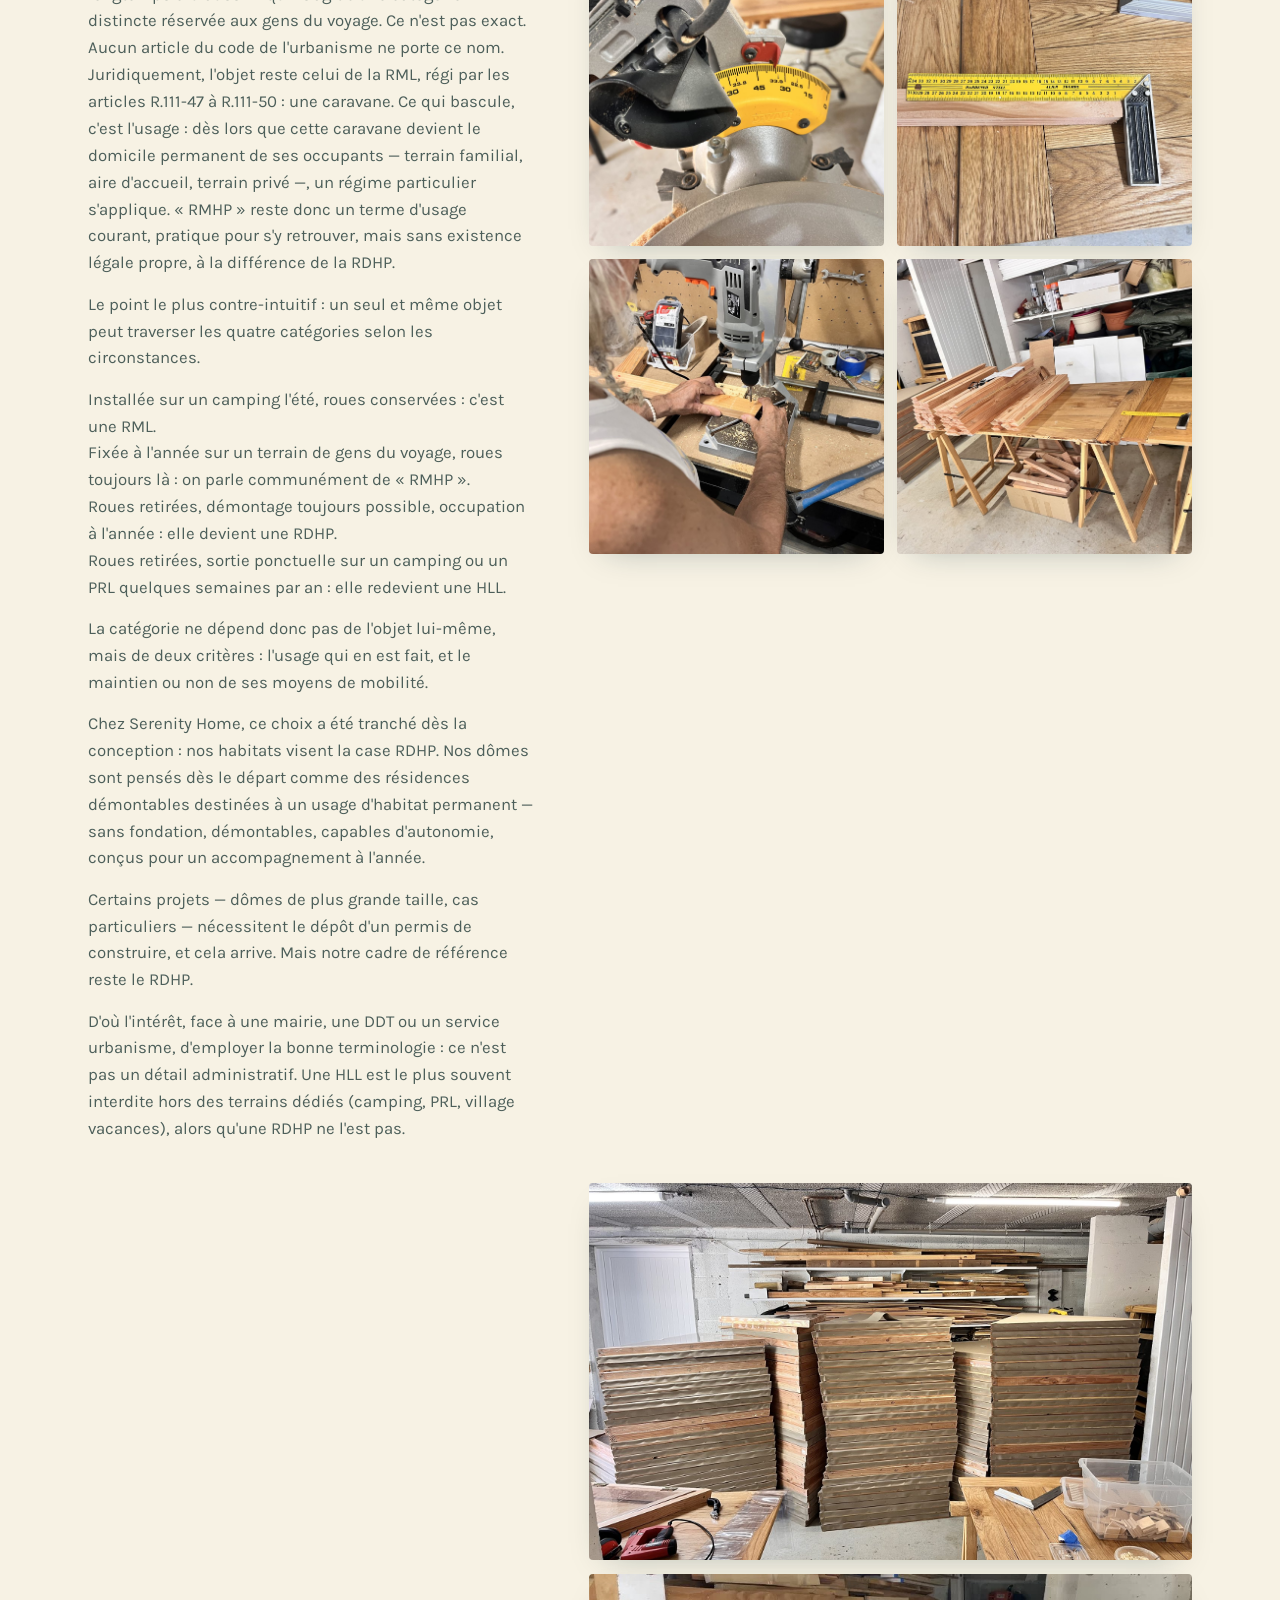
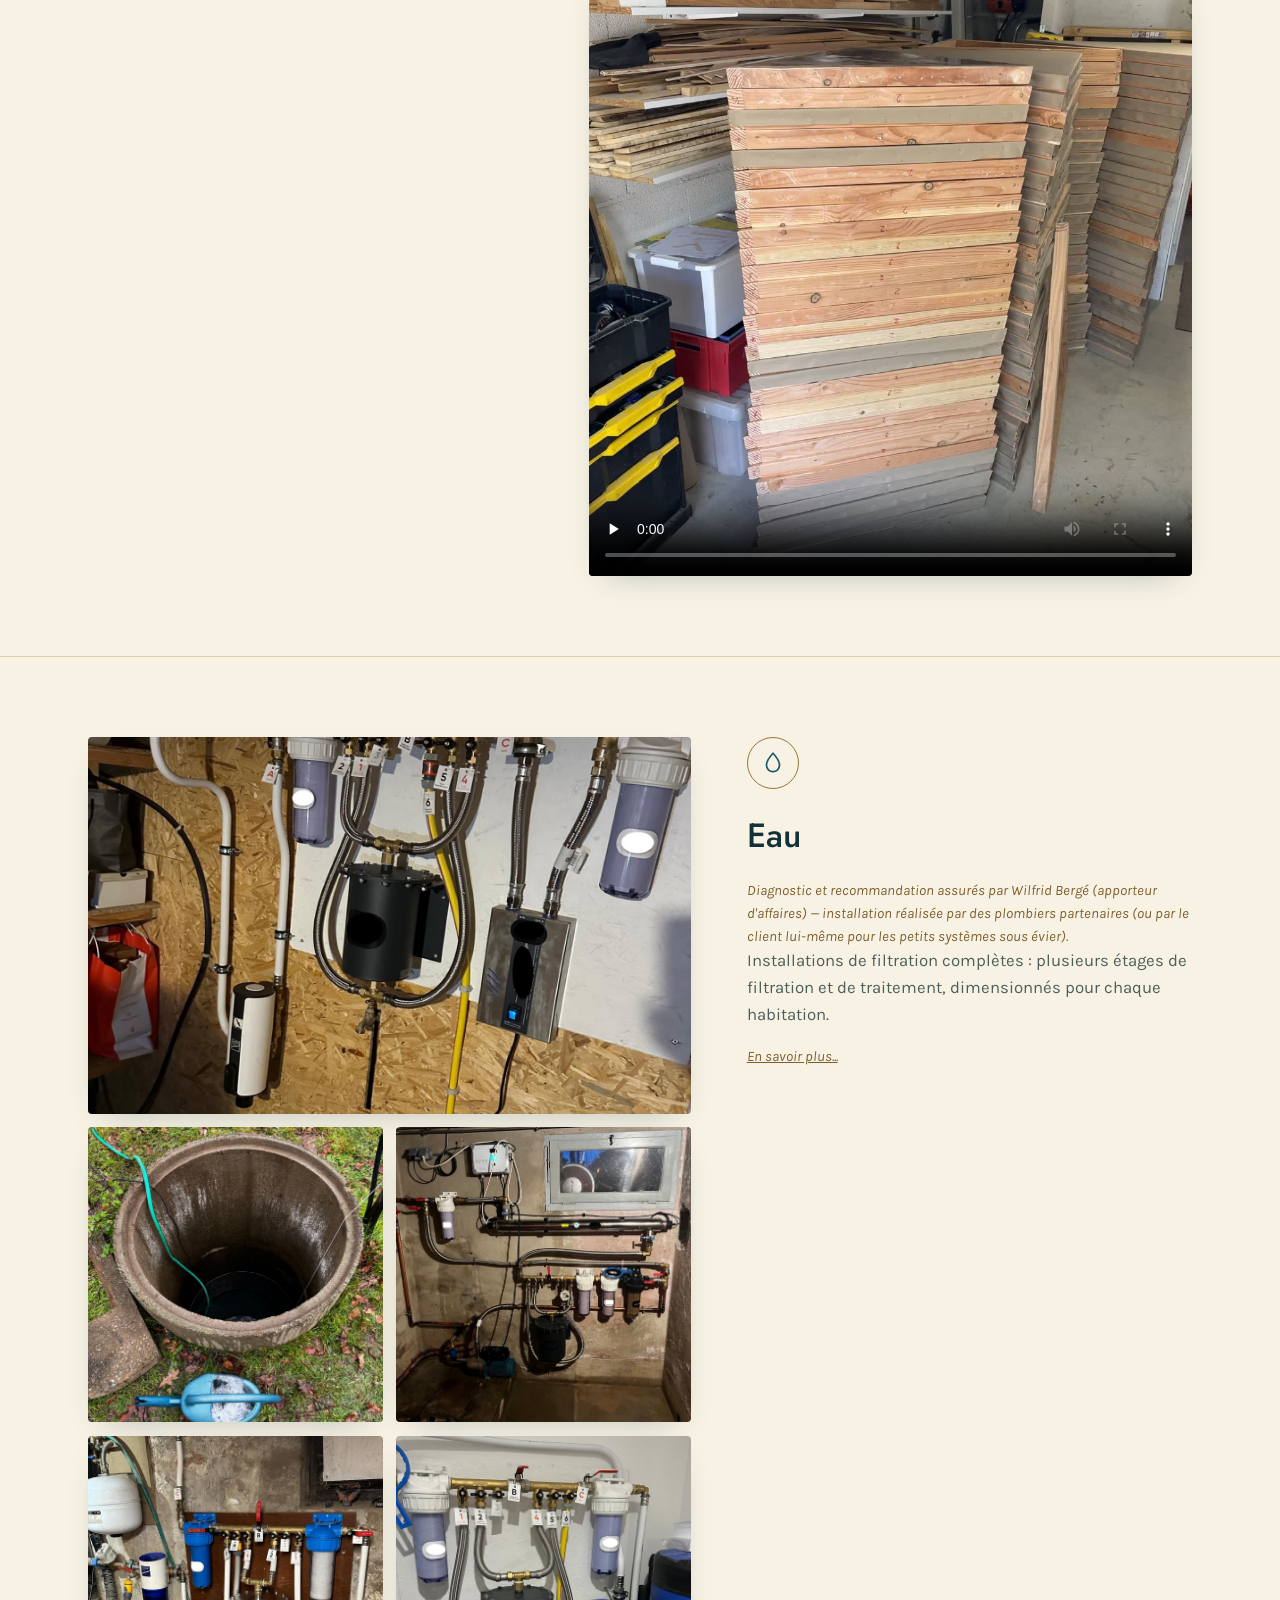
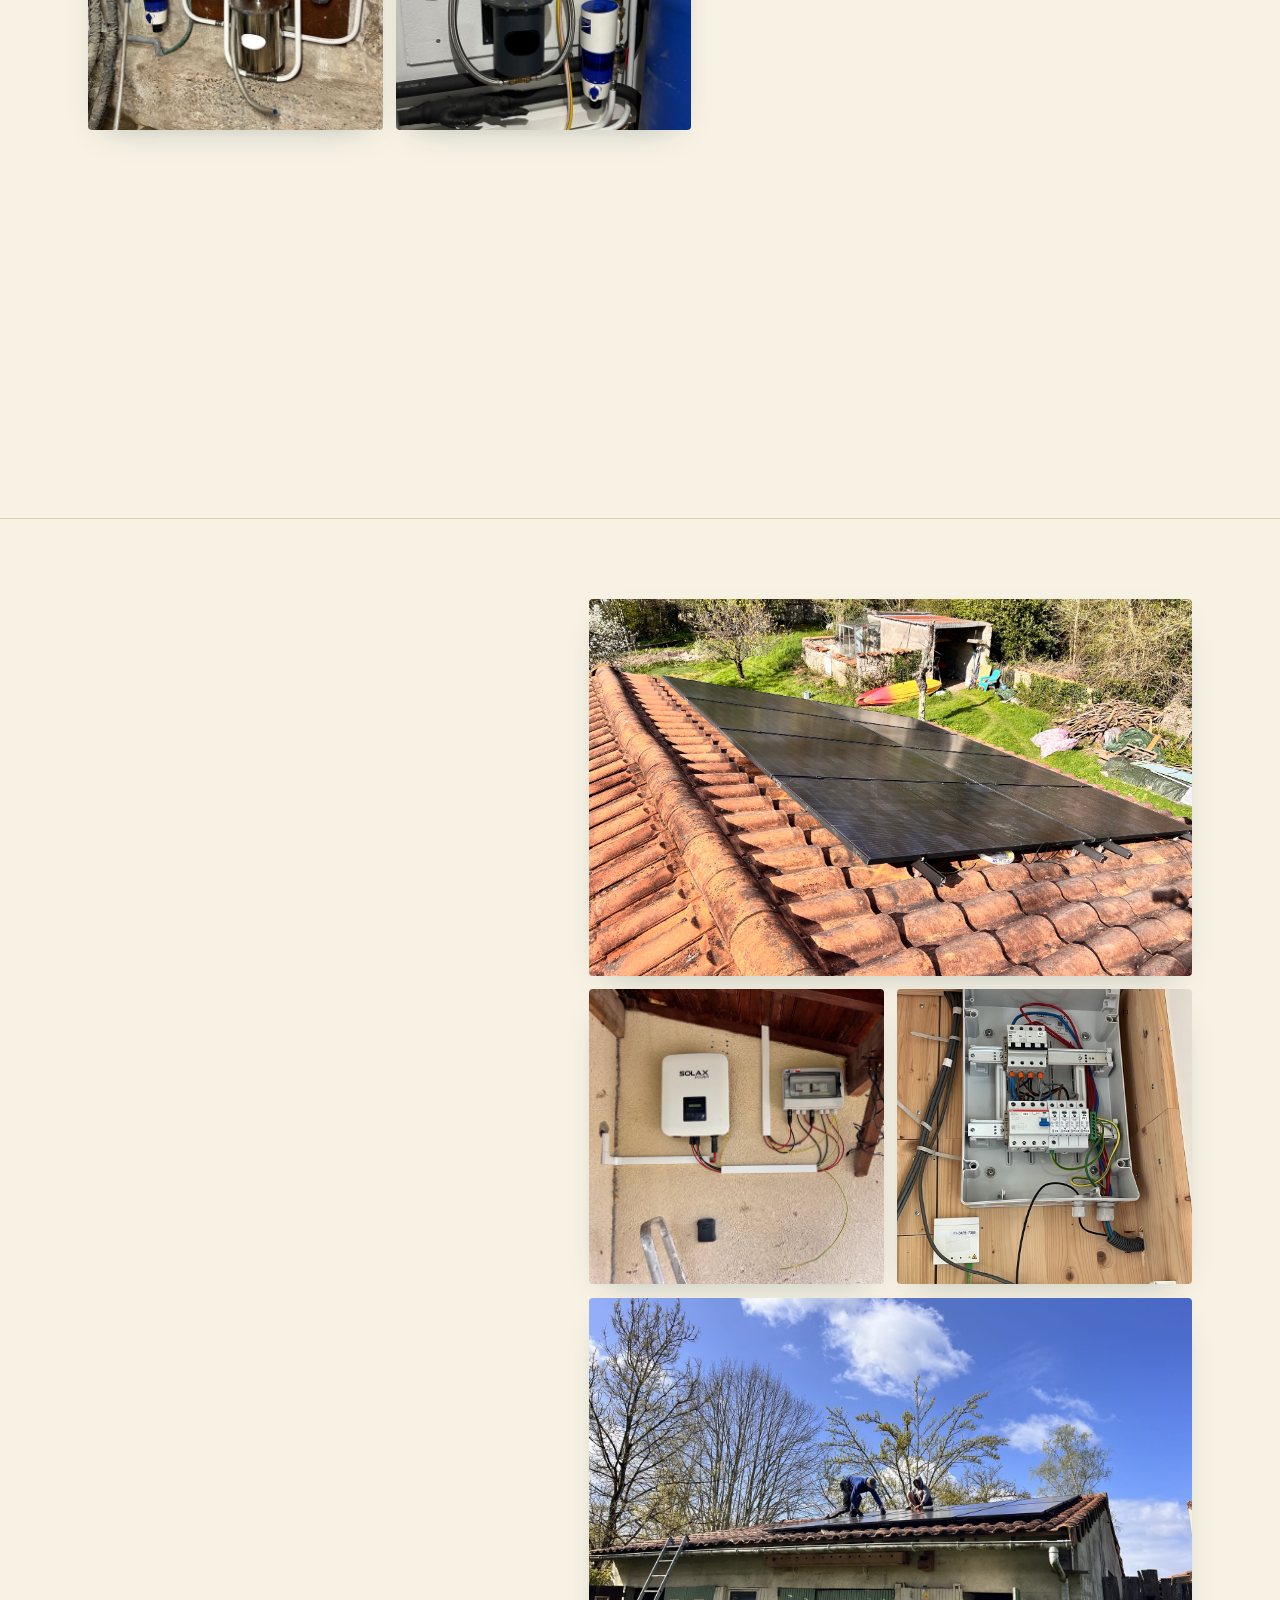
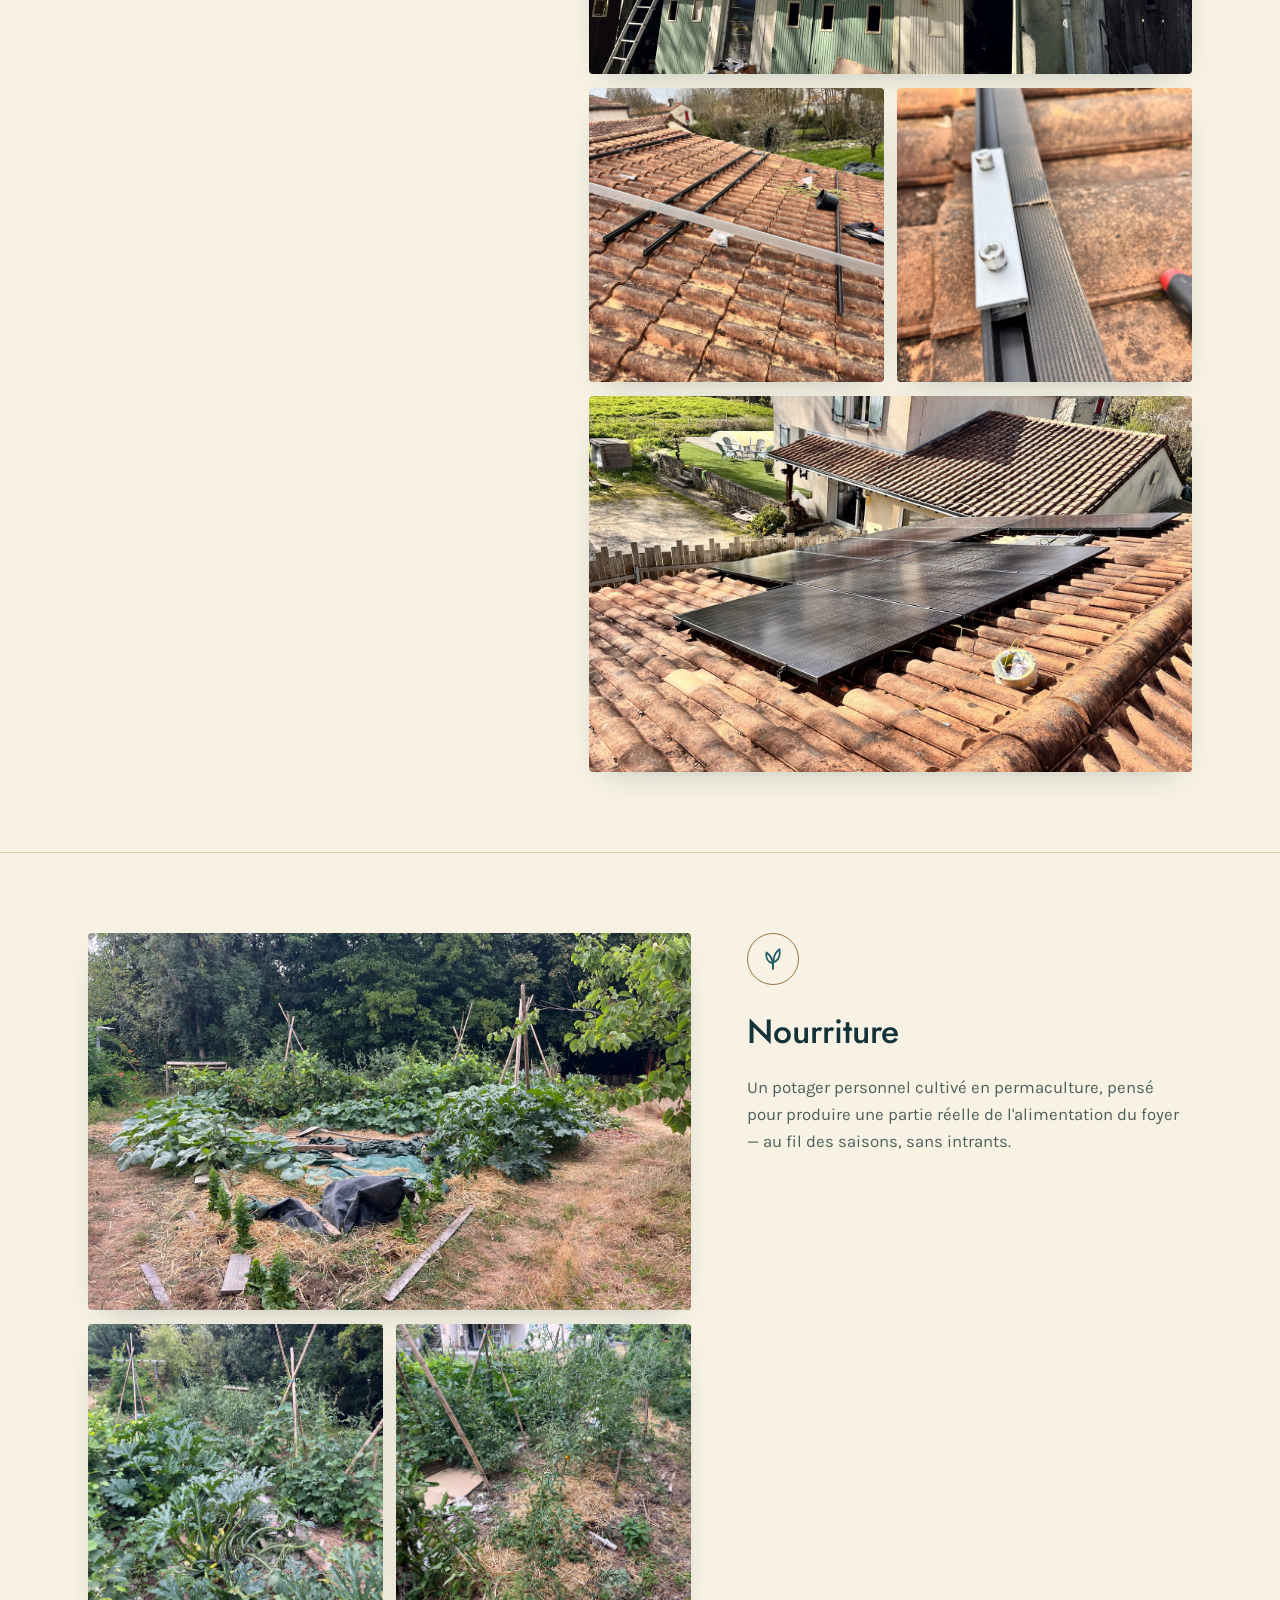
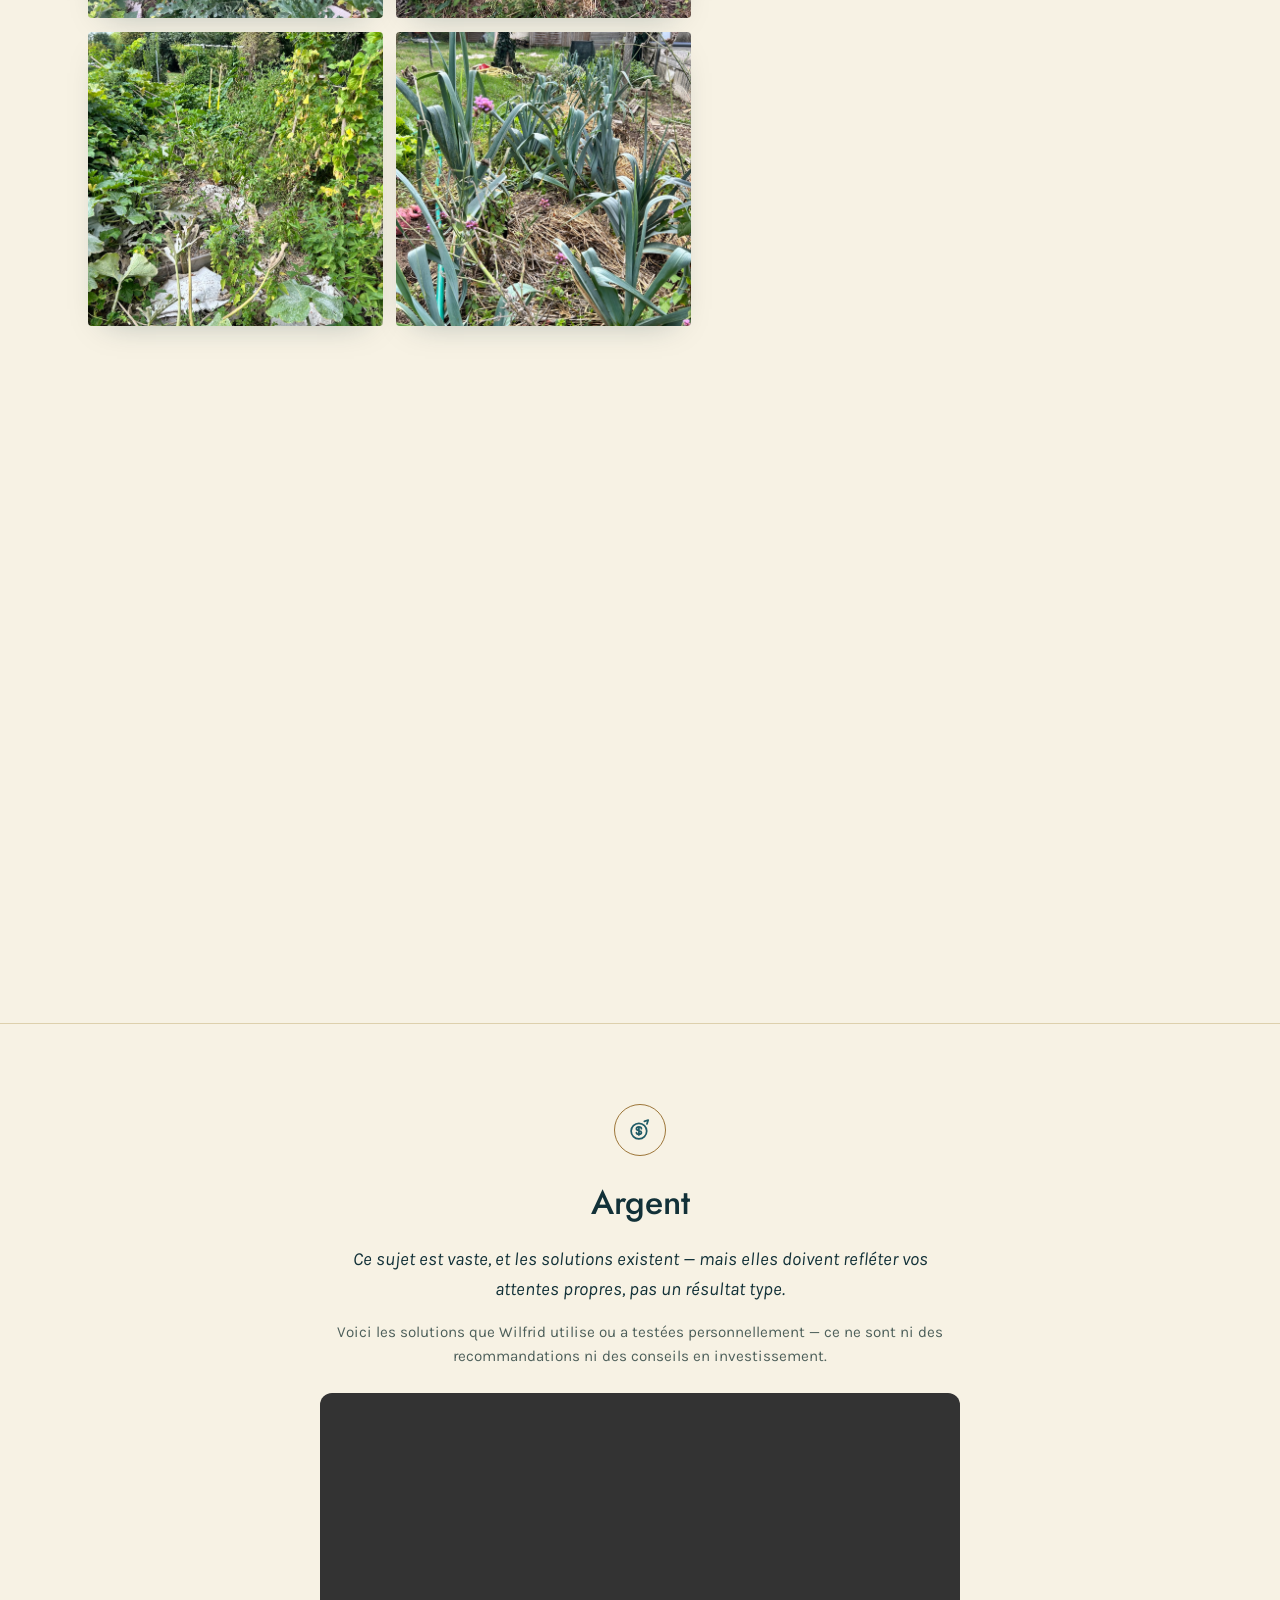
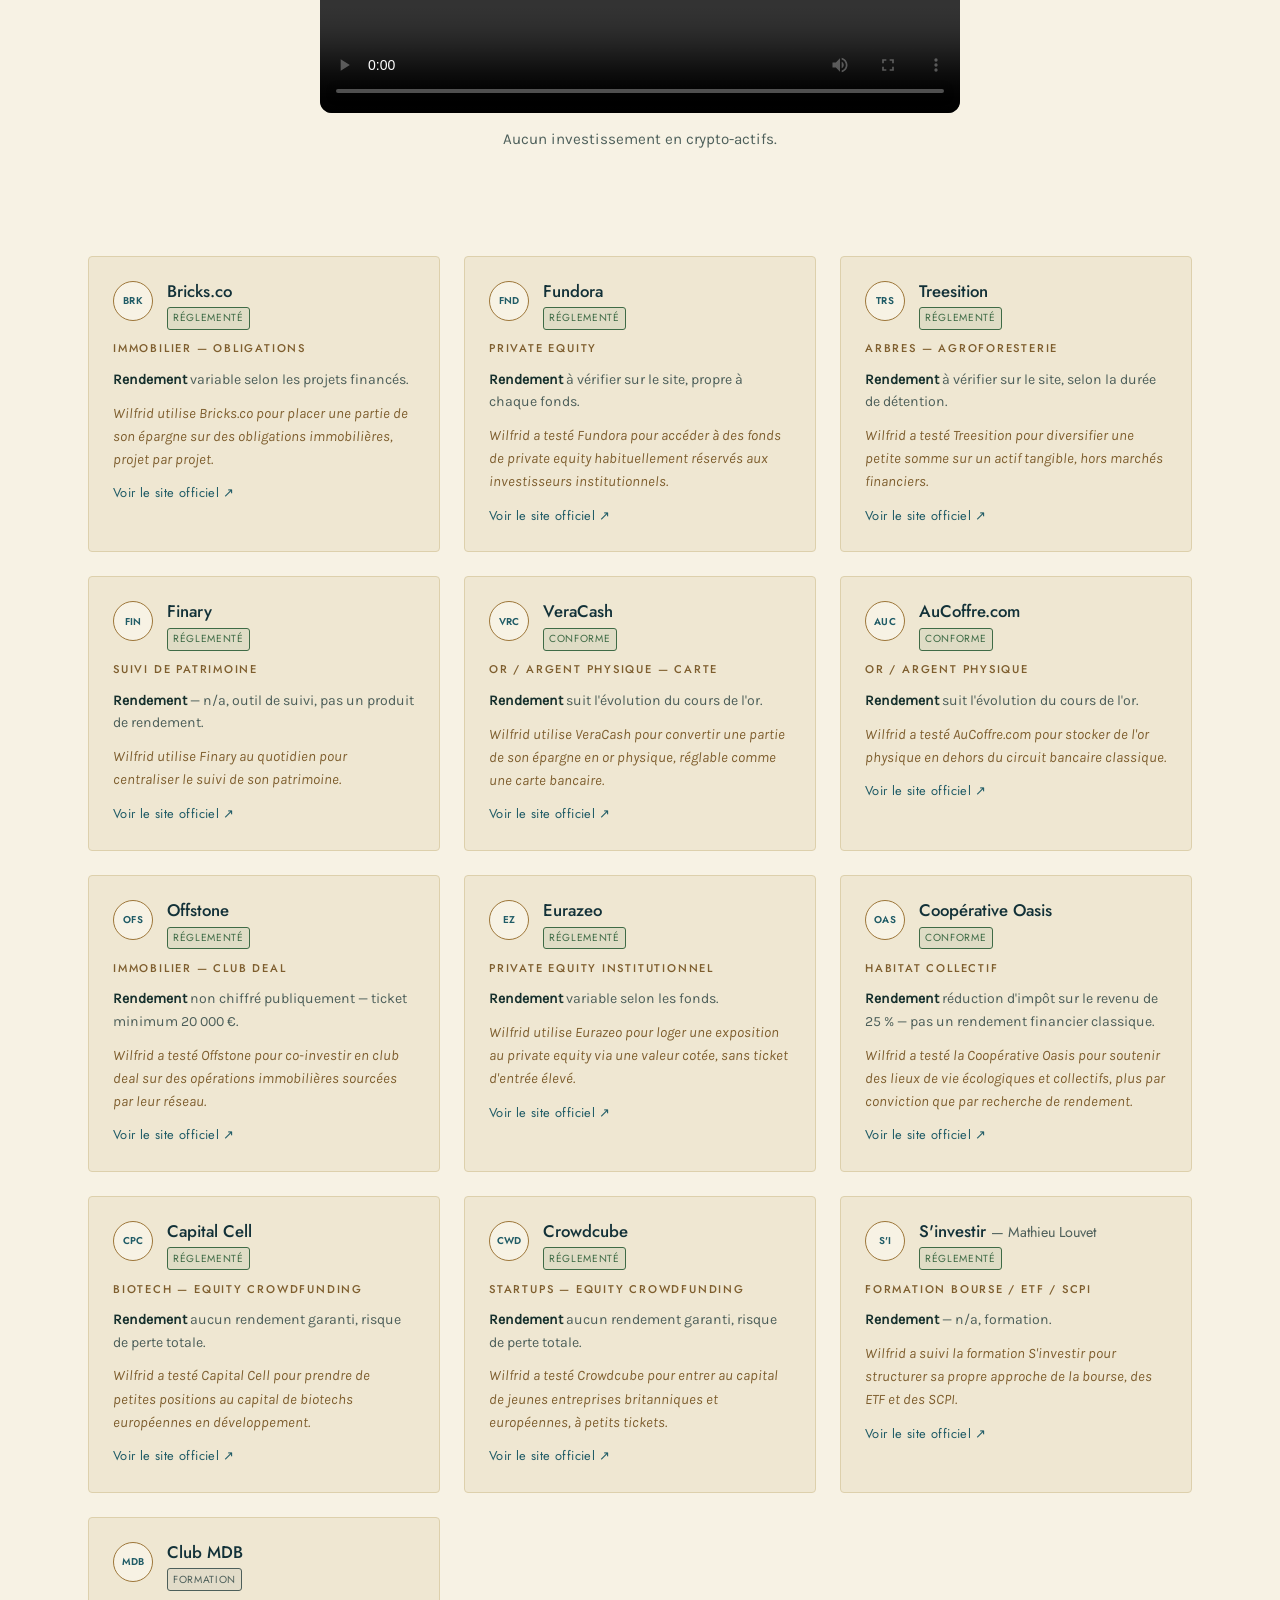
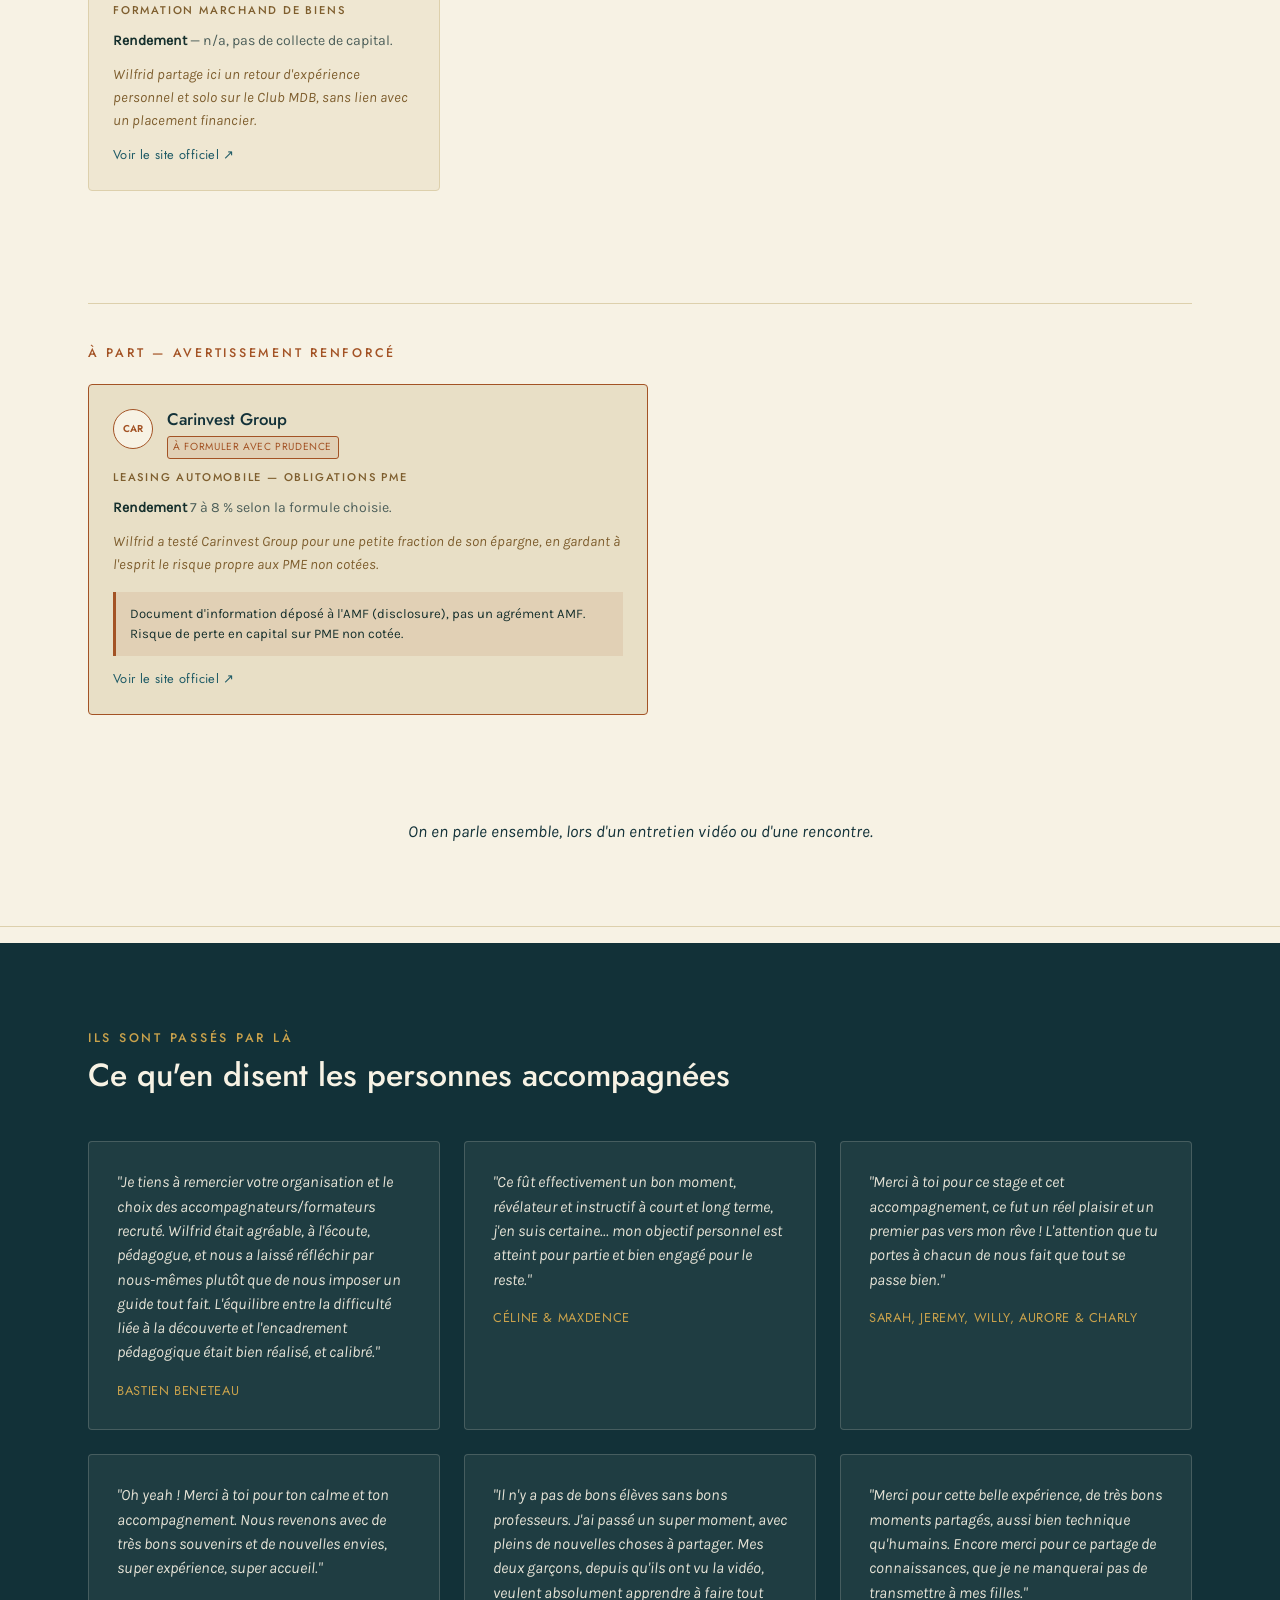
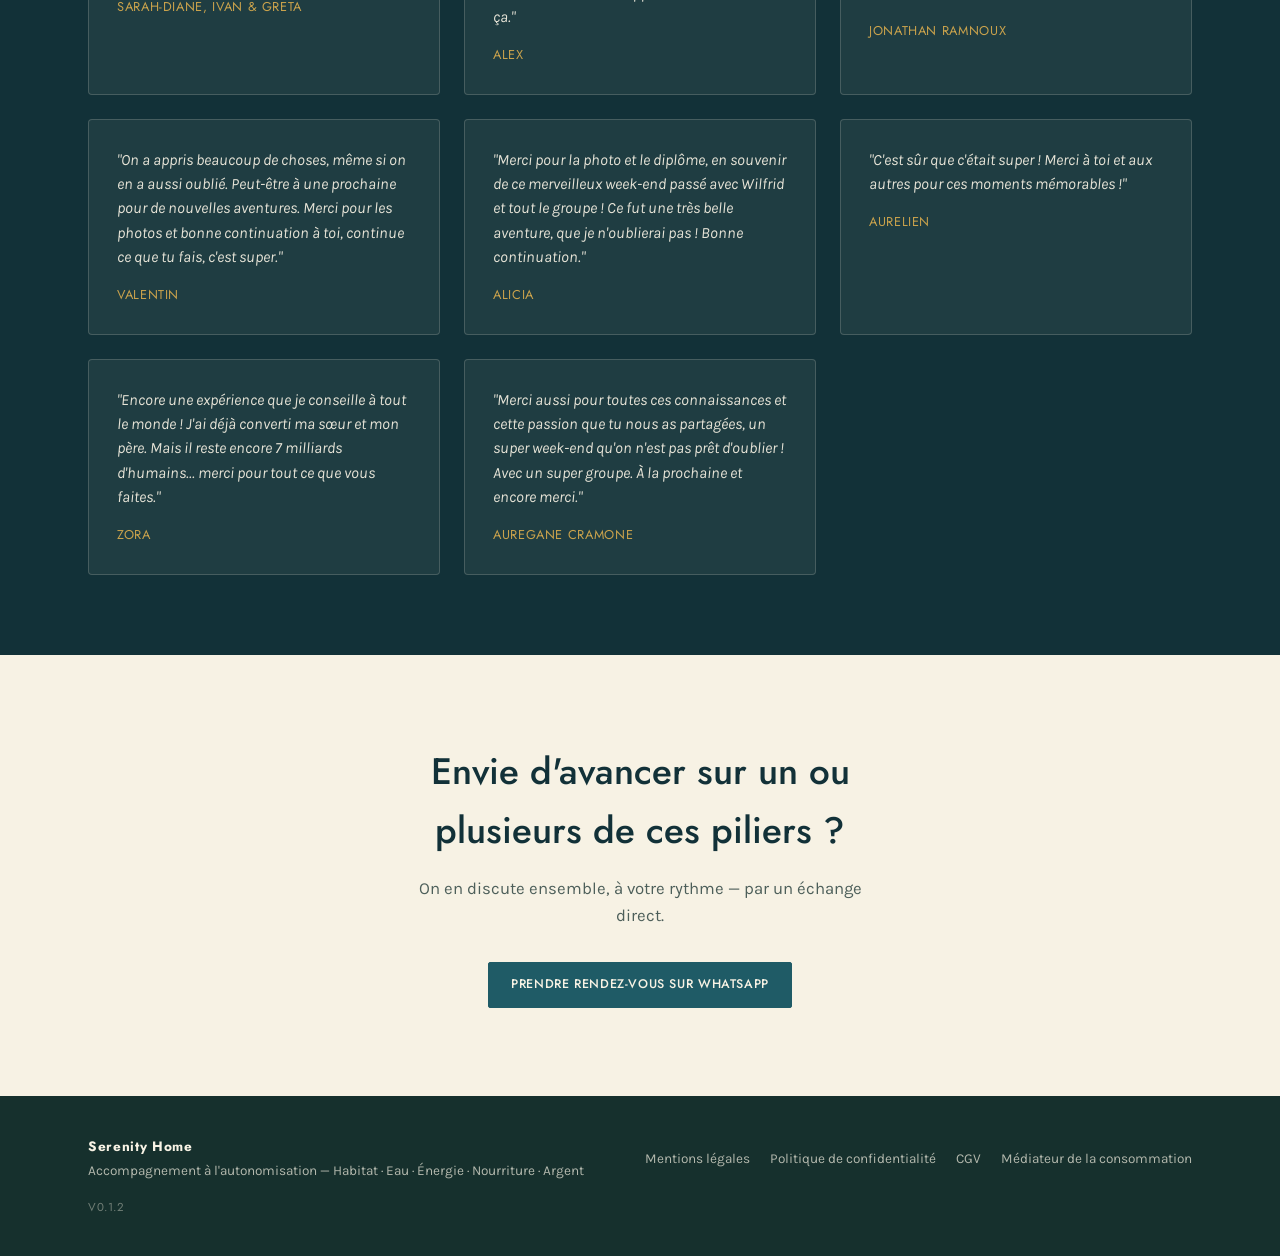
==== commit 1ad1c7e4: "V0.1.2: Add "Filtre à eau abordable" page and link from Eau section Copy the systeme.io sales page i" ====
--- a/index.html
+++ b/index.html
@@ -195,6 +195,7 @@
           <h2>Eau</h2>
           <p class="note">Diagnostic et recommandation assurés par Wilfrid Bergé (apporteur d'affaires) — installation réalisée par des plombiers partenaires (ou par le client lui-même pour les petits systèmes sous évier).</p>
           <p class="body">Installations de filtration complètes : plusieurs étages de filtration et de traitement, dimensionnés pour chaque habitation.</p>
+          <p class="note"><a href="filtre-eau-abordable.html">En savoir plus...</a></p>
         </div>
         <div class="pillar-media">
           <img class="full" src="img/eau-3-installation-complete.jpg" alt="Installation de filtration d'eau multi-étages avec stérilisation UV, montée en sous-sol">
@@ -548,7 +549,7 @@
       <a href="cgv.html">CGV</a>
       <a href="cgv.html#mediateur">Médiateur de la consommation</a>
     </nav>
-    <span class="version">V0.0.2</span>
+    <span class="version">V0.1.2</span>
   </div>
 </footer>
 
--- a/styles.css
+++ b/styles.css
@@ -583,6 +583,138 @@
 .legal-nav img { height: 32px; width: auto; }
 .legal-nav a { color: var(--petrol-deep); text-decoration: none; font-family: var(--display); font-weight: 500; letter-spacing: 0.05em; text-transform: uppercase; font-size: 0.9rem; }
 
+/* ---------- Page « Filtre à eau abordable » ---------- */
+
+.legal-nav .back {
+  margin-left: auto;
+  font-family: var(--body);
+  font-weight: 400;
+  letter-spacing: 0;
+  text-transform: none;
+  font-size: 0.85rem;
+  color: var(--ink-soft);
+}
+
+.fe-page main img { max-width: 100%; height: auto; }
+
+.fe-hero {
+  padding: 4rem 0 3.5rem;
+  background:
+    radial-gradient(ellipse 70% 60% at 50% 0%, rgba(157, 118, 57, 0.12), transparent 60%),
+    var(--ivory);
+}
+.fe-hero .container {
+  display: grid;
+  grid-template-columns: minmax(0, 1.2fr) minmax(0, 0.8fr);
+  gap: 3rem;
+  align-items: center;
+}
+.fe-hero h1 { font-size: clamp(1.7rem, 3.6vw, 2.6rem); line-height: 1.2; }
+.fe-hero .lede { color: var(--ink-soft); font-size: 1.1rem; margin-top: 1.25rem; max-width: 52ch; }
+.fe-hero img { width: 100%; aspect-ratio: 1; object-fit: cover; border-radius: 4px; box-shadow: var(--shadow); }
+
+.fe-section { padding: 4rem 0; border-top: 1px solid var(--line); }
+.fe-section.alt { background: var(--ivory-panel); }
+.fe-section h2 { font-size: clamp(1.4rem, 3vw, 2rem); margin-bottom: 1.25rem; }
+
+.fe-prose { max-width: 64ch; color: var(--ink-soft); font-size: 1.05rem; }
+.fe-prose p + p { margin-top: 1rem; }
+.fe-caption { font-style: italic; font-size: 0.95rem; }
+
+.fe-reasons {
+  list-style: none;
+  margin: 1.5rem 0 0;
+  padding: 0;
+  display: grid;
+  grid-template-columns: repeat(auto-fit, minmax(280px, 1fr));
+  gap: 2rem;
+  counter-reset: reason;
+}
+.fe-reasons li { display: flex; flex-direction: column; gap: 1rem; counter-increment: reason; color: var(--ink-soft); }
+.fe-reasons li::before {
+  content: counter(reason);
+  width: 40px;
+  height: 40px;
+  border-radius: 50%;
+  border: 1.5px solid var(--gold);
+  display: flex;
+  align-items: center;
+  justify-content: center;
+  font-family: var(--display);
+  font-weight: 600;
+  color: var(--petrol-deep);
+}
+.fe-reasons img { width: 100%; aspect-ratio: 4 / 3; object-fit: cover; border-radius: 4px; box-shadow: var(--shadow); }
+
+.fe-cta { margin-top: 2.25rem; }
+
+.fe-promo { display: flex; align-items: center; justify-content: space-between; gap: 2rem; flex-wrap: wrap; }
+.fe-promo img { width: 130px; }
+
+.fe-offers {
+  display: grid;
+  grid-template-columns: repeat(auto-fit, minmax(280px, 1fr));
+  gap: 1.5rem;
+  margin-top: 2rem;
+}
+.fe-offer {
+  display: flex;
+  flex-direction: column;
+  background: var(--ivory-panel);
+  border: 1px solid var(--line);
+  border-radius: 4px;
+  overflow: hidden;
+}
+.fe-offer img { width: 100%; aspect-ratio: 16 / 10; object-fit: cover; }
+.fe-offer-body { display: flex; flex-direction: column; gap: 0.8rem; padding: 1.4rem; flex: 1; color: var(--ink-soft); }
+.fe-offer-body h3 { font-size: 1.15rem; }
+.fe-offer-body .btn-cta { align-self: flex-start; margin-top: auto; }
+
+.fe-disclosure { max-width: 720px; margin-top: 1.5rem; font-size: 0.92rem; }
+
+.fe-advisor {
+  display: grid;
+  grid-template-columns: minmax(0, 1fr) minmax(0, 1fr);
+  gap: 3rem;
+  align-items: center;
+}
+.fe-advisor img { width: 100%; border-radius: 4px; box-shadow: var(--shadow); }
+.fe-advisor p { color: var(--ink-soft); font-size: 1.05rem; }
+.fe-advisor p + p { margin-top: 1.25rem; }
+.fe-advisor .strong { color: var(--petrol-deep); font-weight: 600; }
+
+.fe-flyer { display: block; width: min(440px, 100%); margin: 0 auto; }
+.fe-flyer img { width: 100%; border: 1px solid var(--line); box-shadow: var(--shadow); }
+.fe-banner { width: 100%; max-width: 760px; margin: 2rem auto 0; }
+
+.fe-gourde {
+  display: grid;
+  grid-template-columns: minmax(0, 0.4fr) minmax(0, 0.6fr);
+  gap: 2.5rem;
+  align-items: center;
+  margin-top: 3rem;
+}
+.fe-gourde img { max-height: 380px; width: auto; margin: 0 auto; }
+.fe-gourde h3 { font-size: 1.25rem; margin-bottom: 0.75rem; }
+.fe-gourde p { color: var(--ink-soft); }
+.fe-gourde .btn-cta { margin-top: 1.5rem; }
+.fe-gourde .fe-disclosure { margin-top: 1.25rem; }
+
+.fe-analyses {
+  display: grid;
+  grid-template-columns: repeat(auto-fill, minmax(220px, 1fr));
+  gap: 1rem;
+  margin-top: 1.75rem;
+}
+.fe-analyses img { width: 100%; background: #fff; border: 1px solid var(--line); }
+
+@media (max-width: 800px) {
+  .fe-hero .container,
+  .fe-advisor,
+  .fe-gourde { grid-template-columns: 1fr; gap: 1.75rem; }
+  .fe-hero img { aspect-ratio: 16 / 10; }
+}
+
 /* ---------- Reveal on scroll ----------
    Opacity-0 only applies once JS has confirmed it can flip it back
    (html.js-anim, set synchronously in a head script) and the visitor
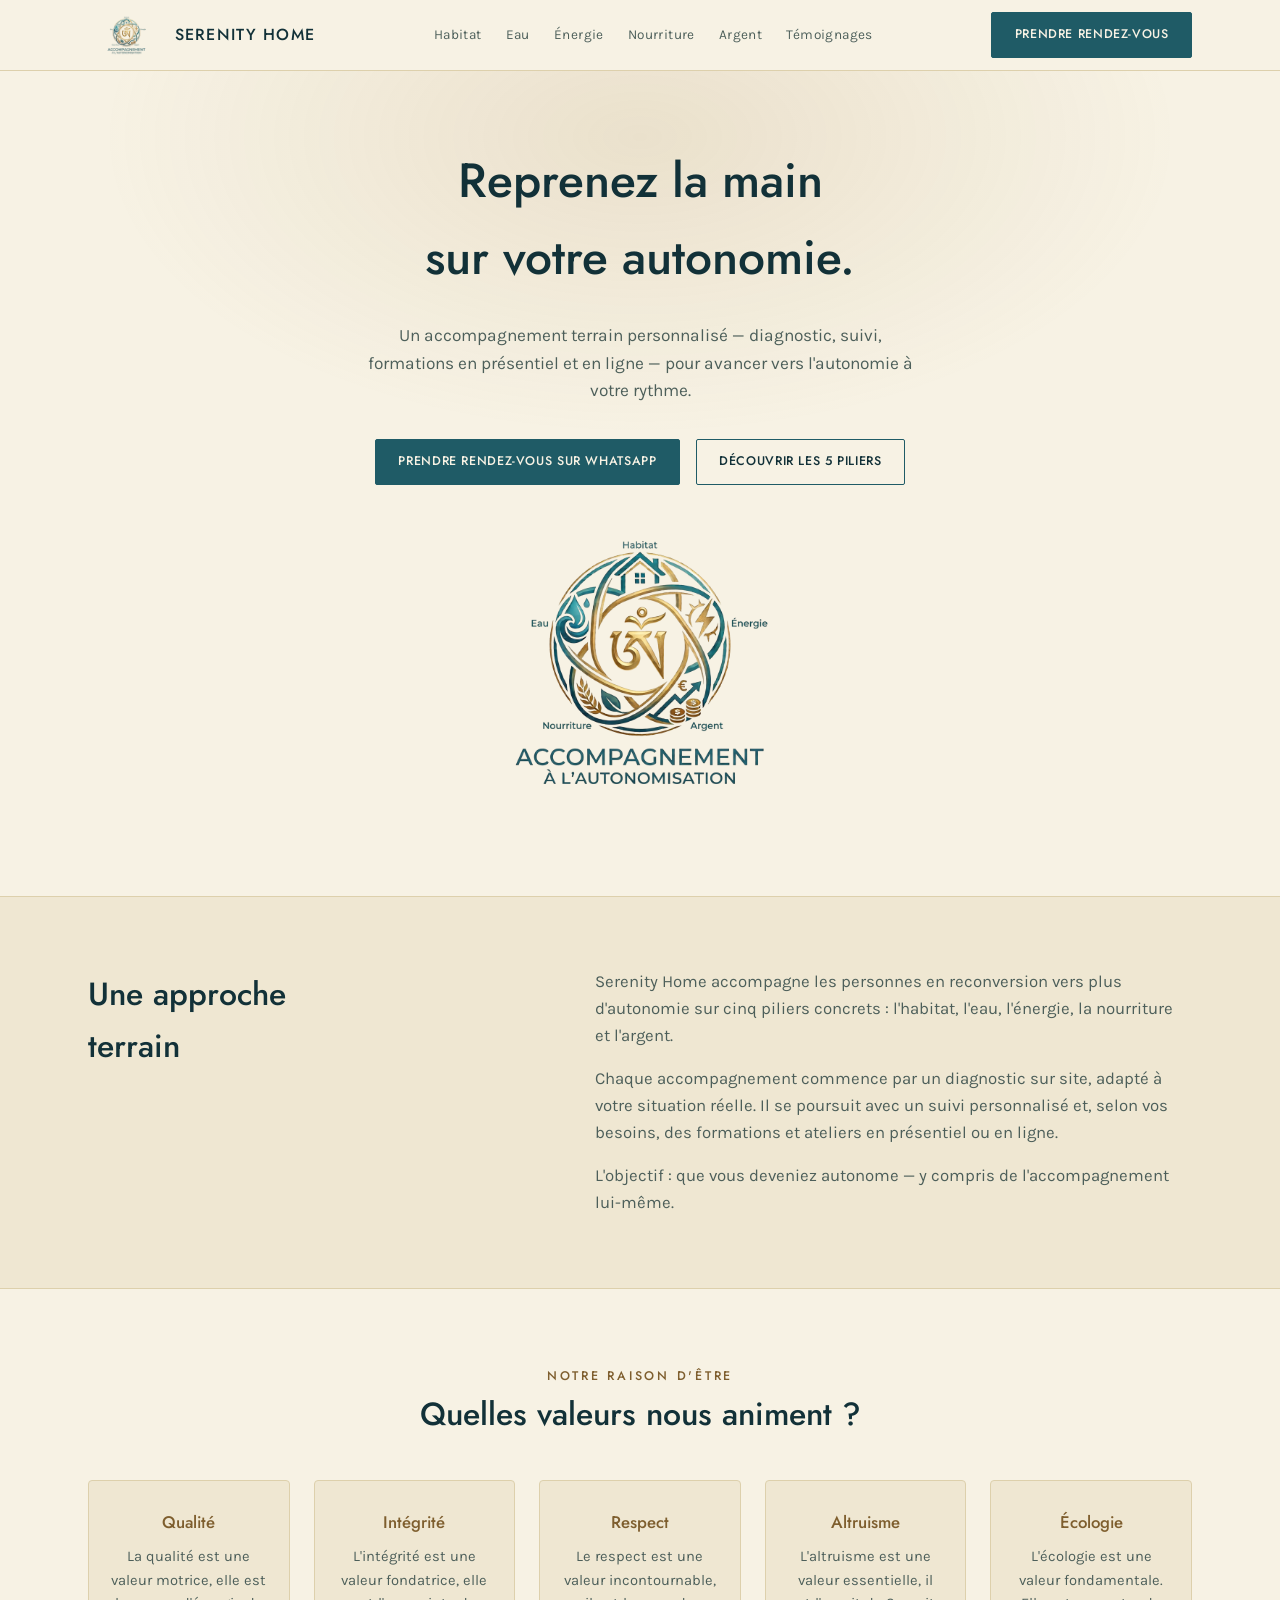
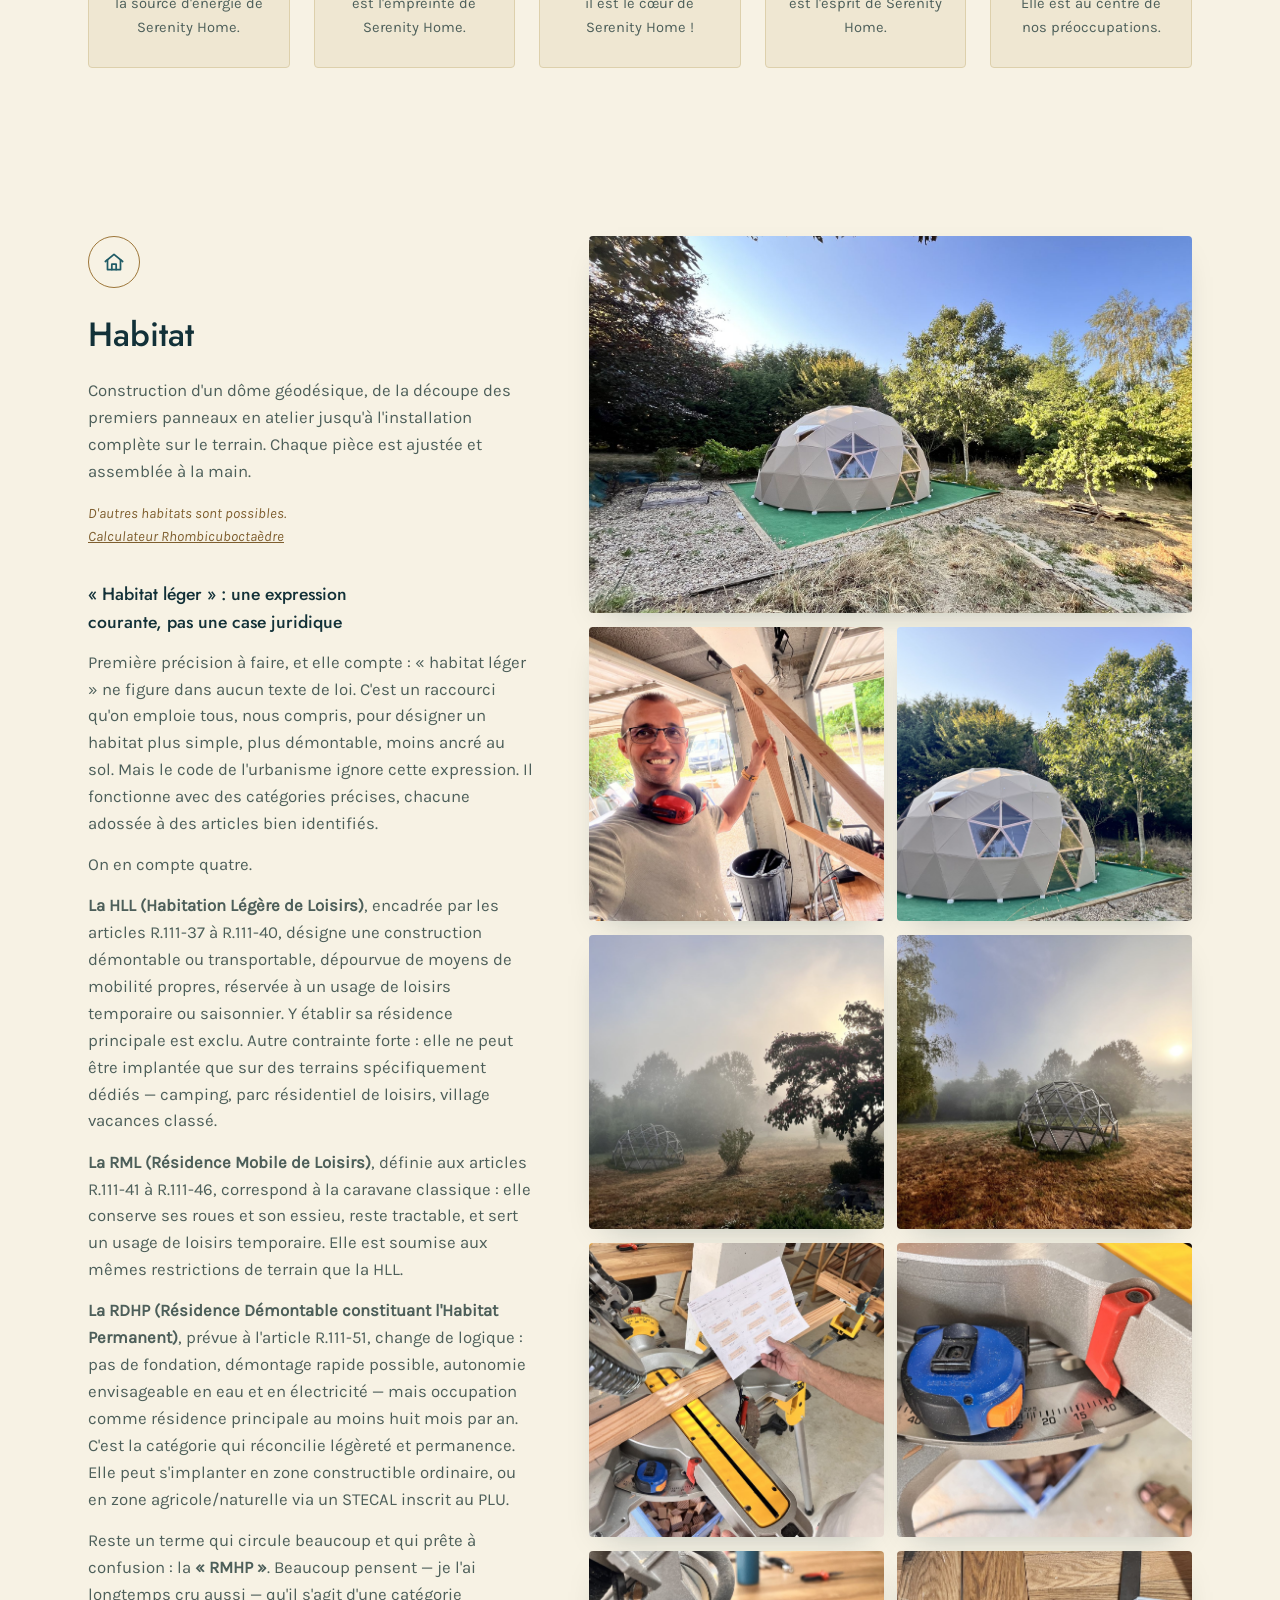
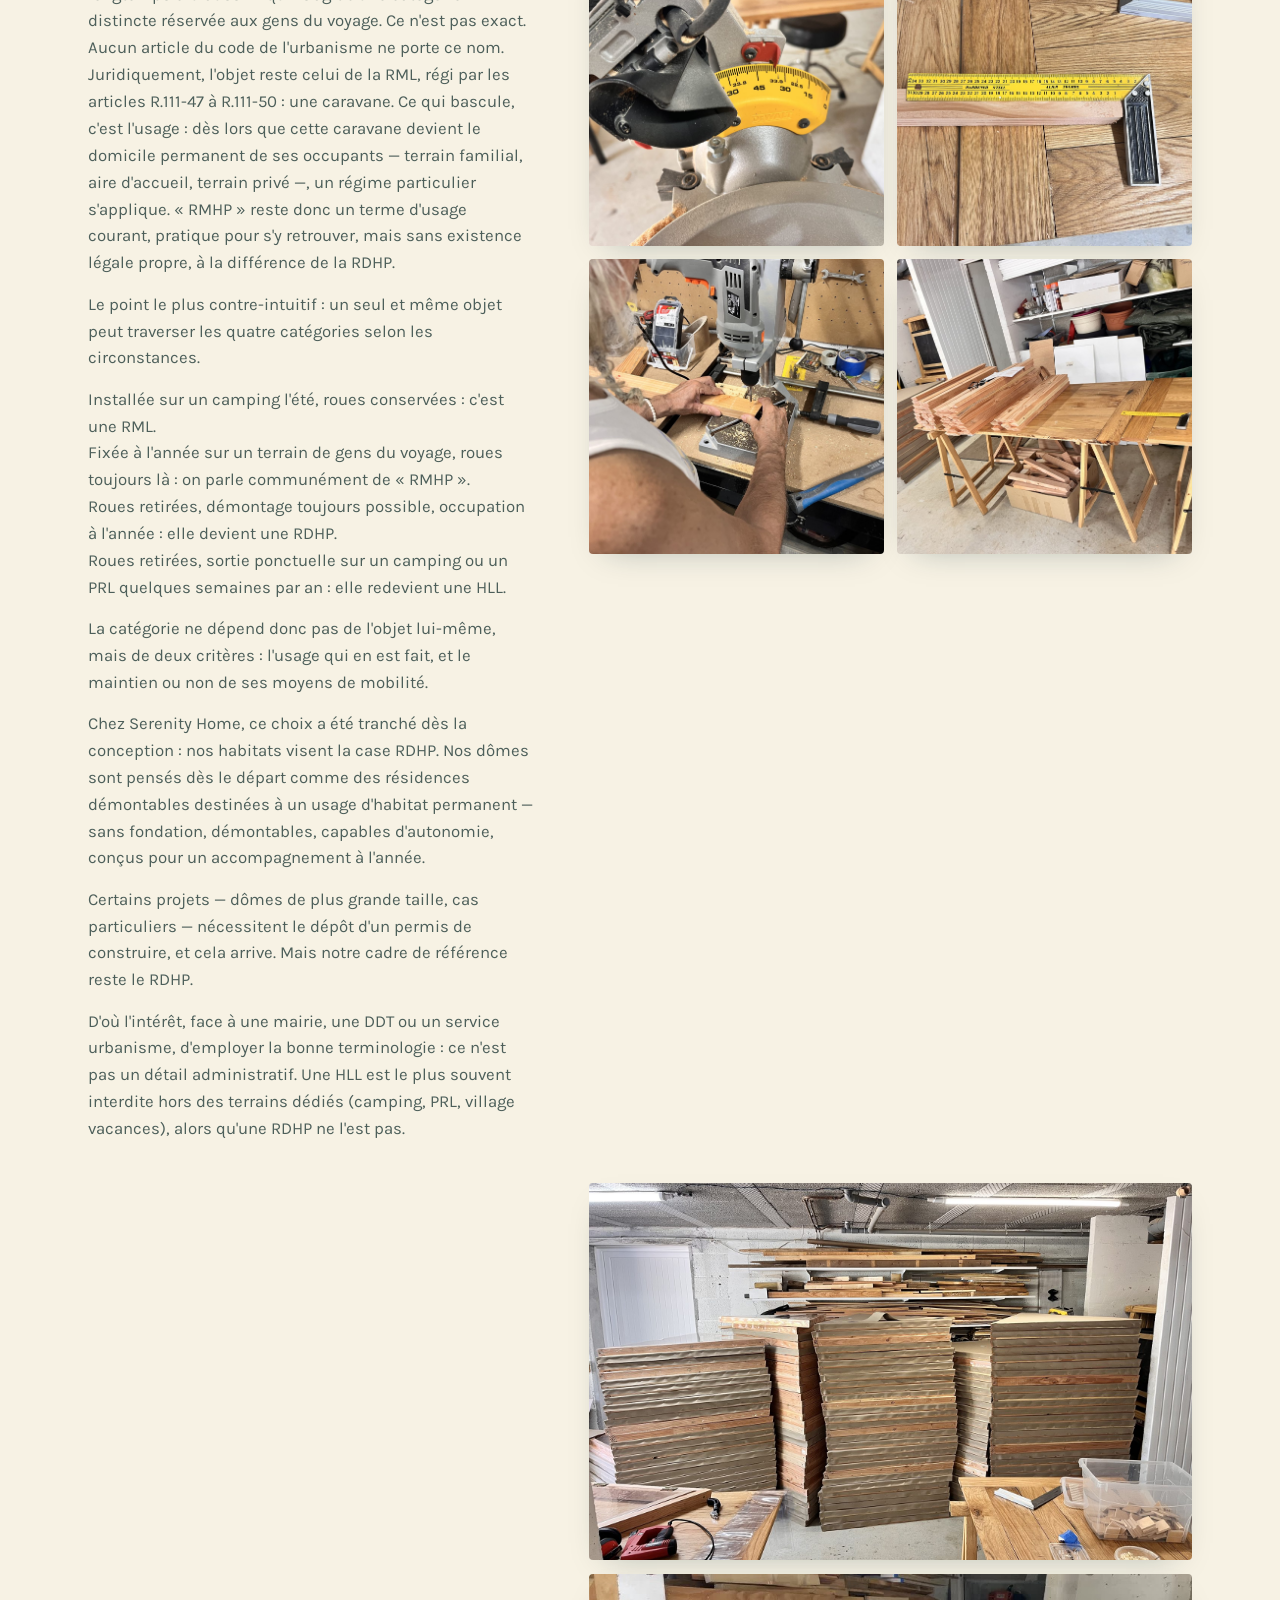
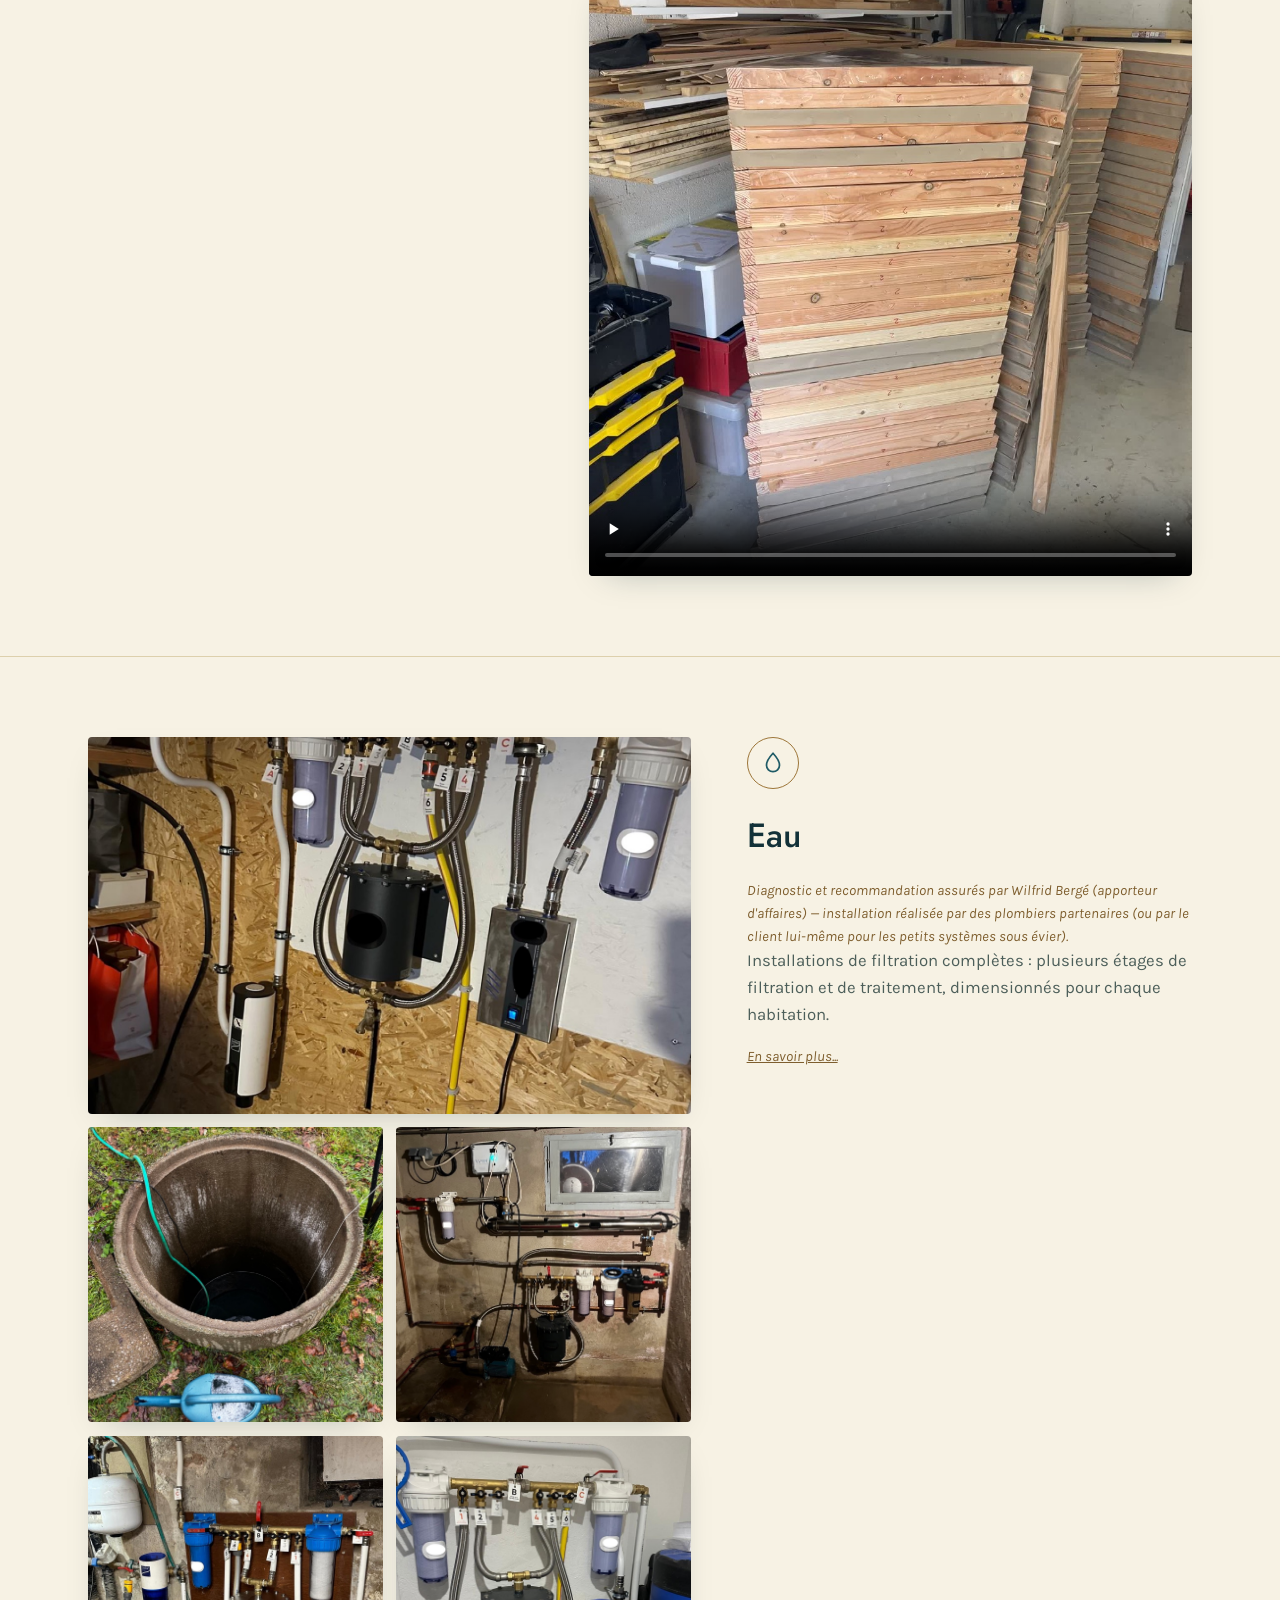
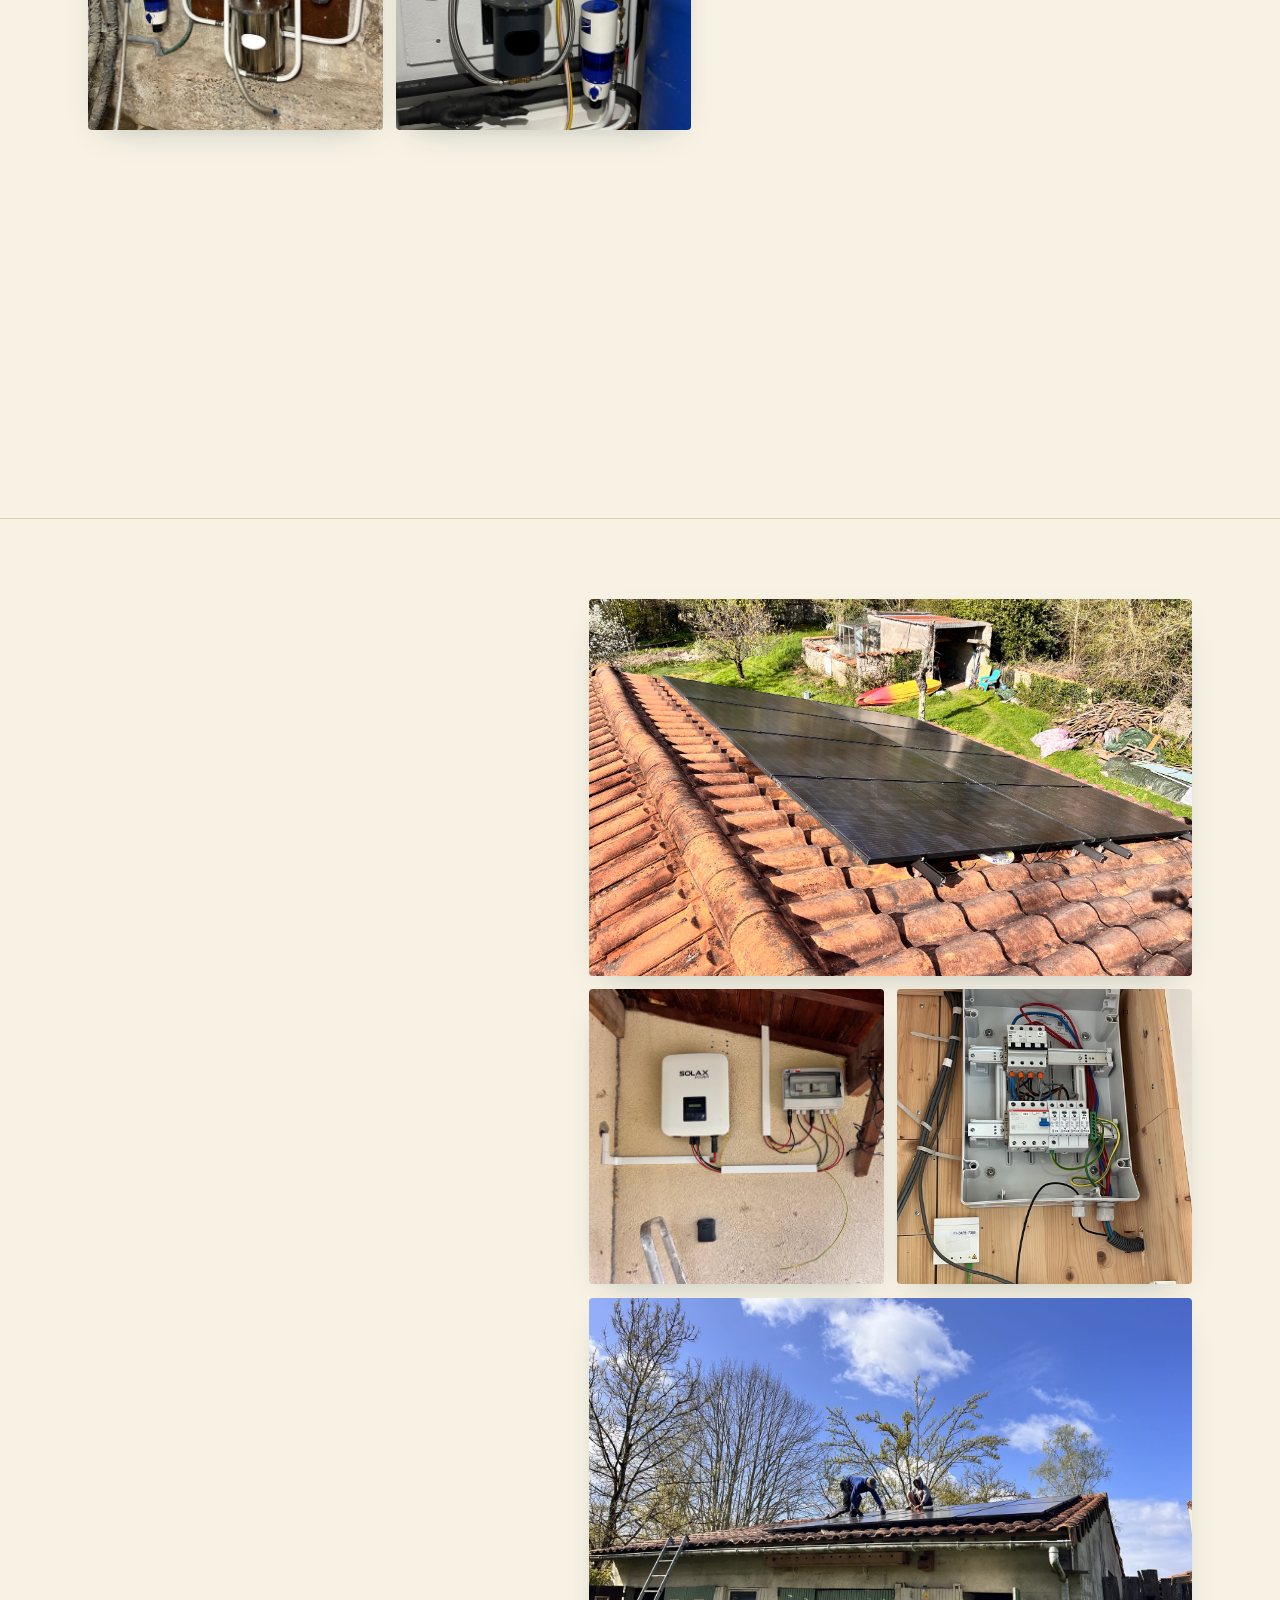
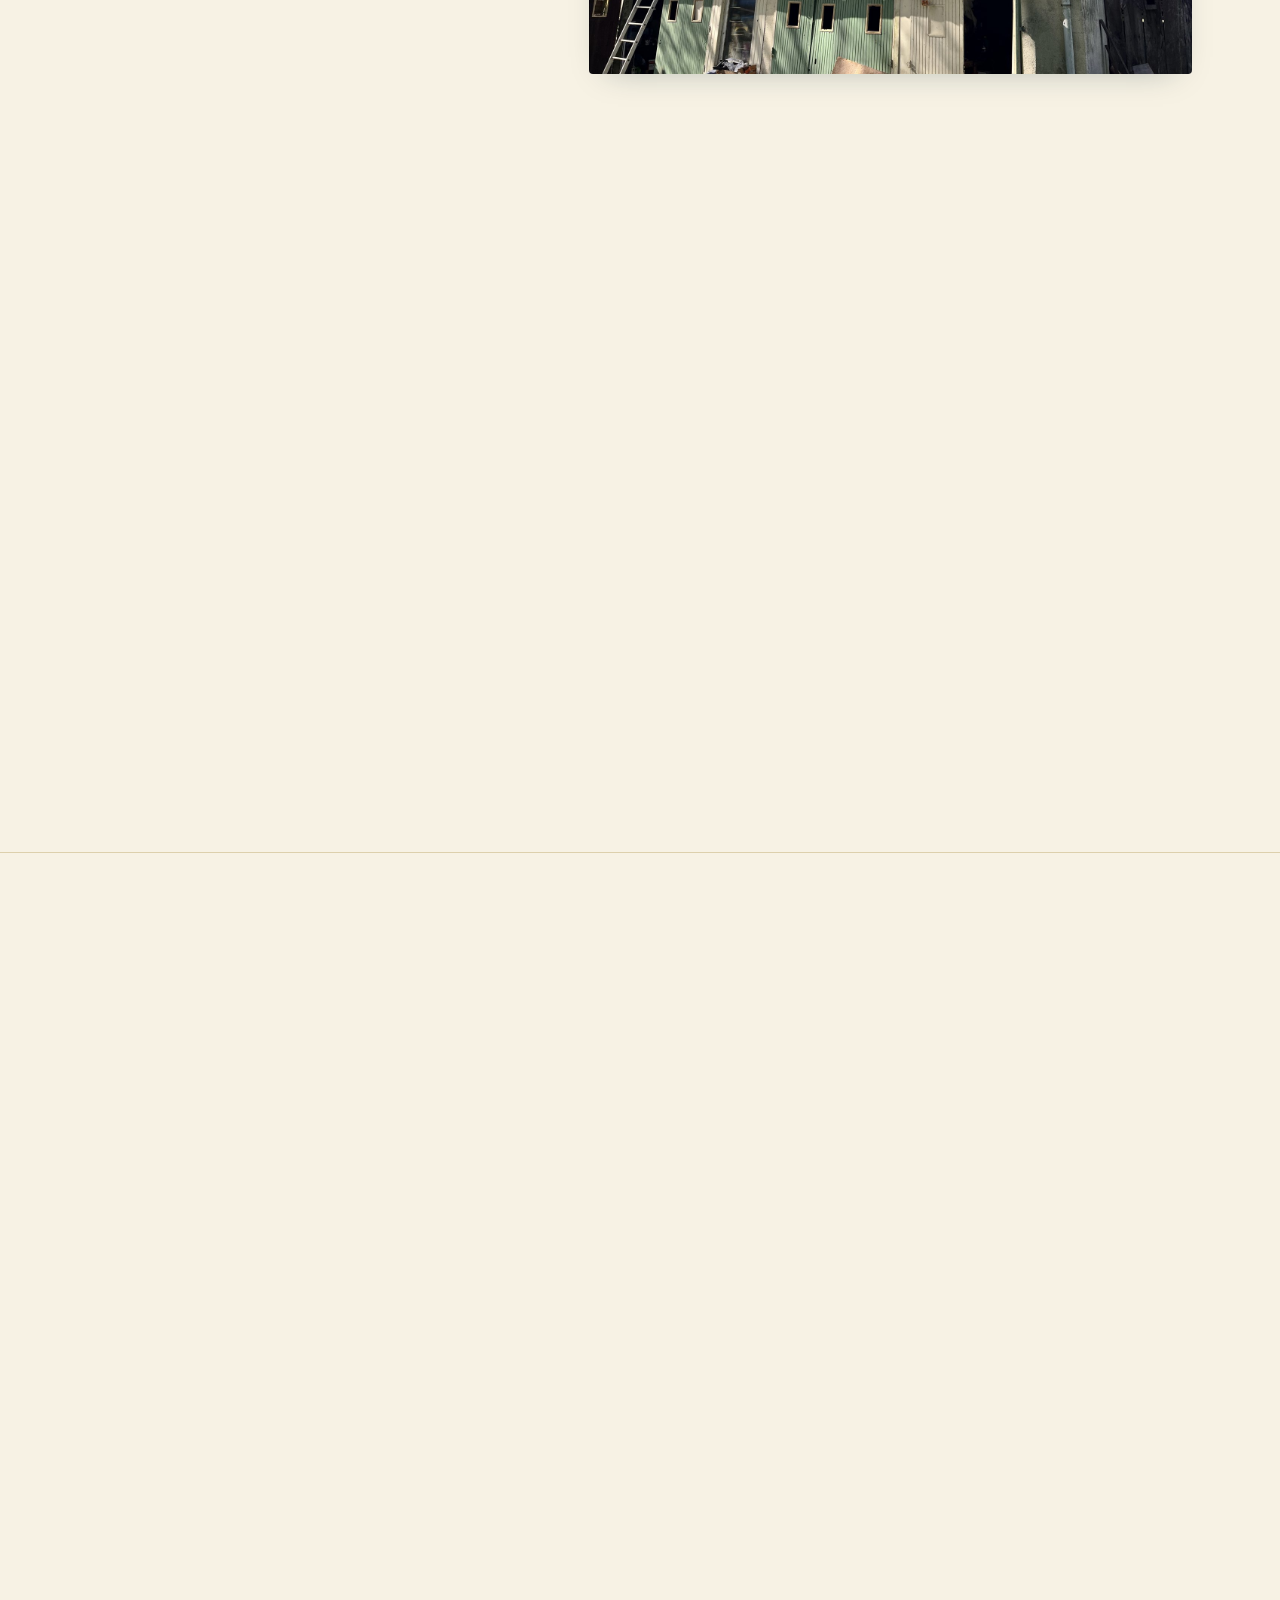
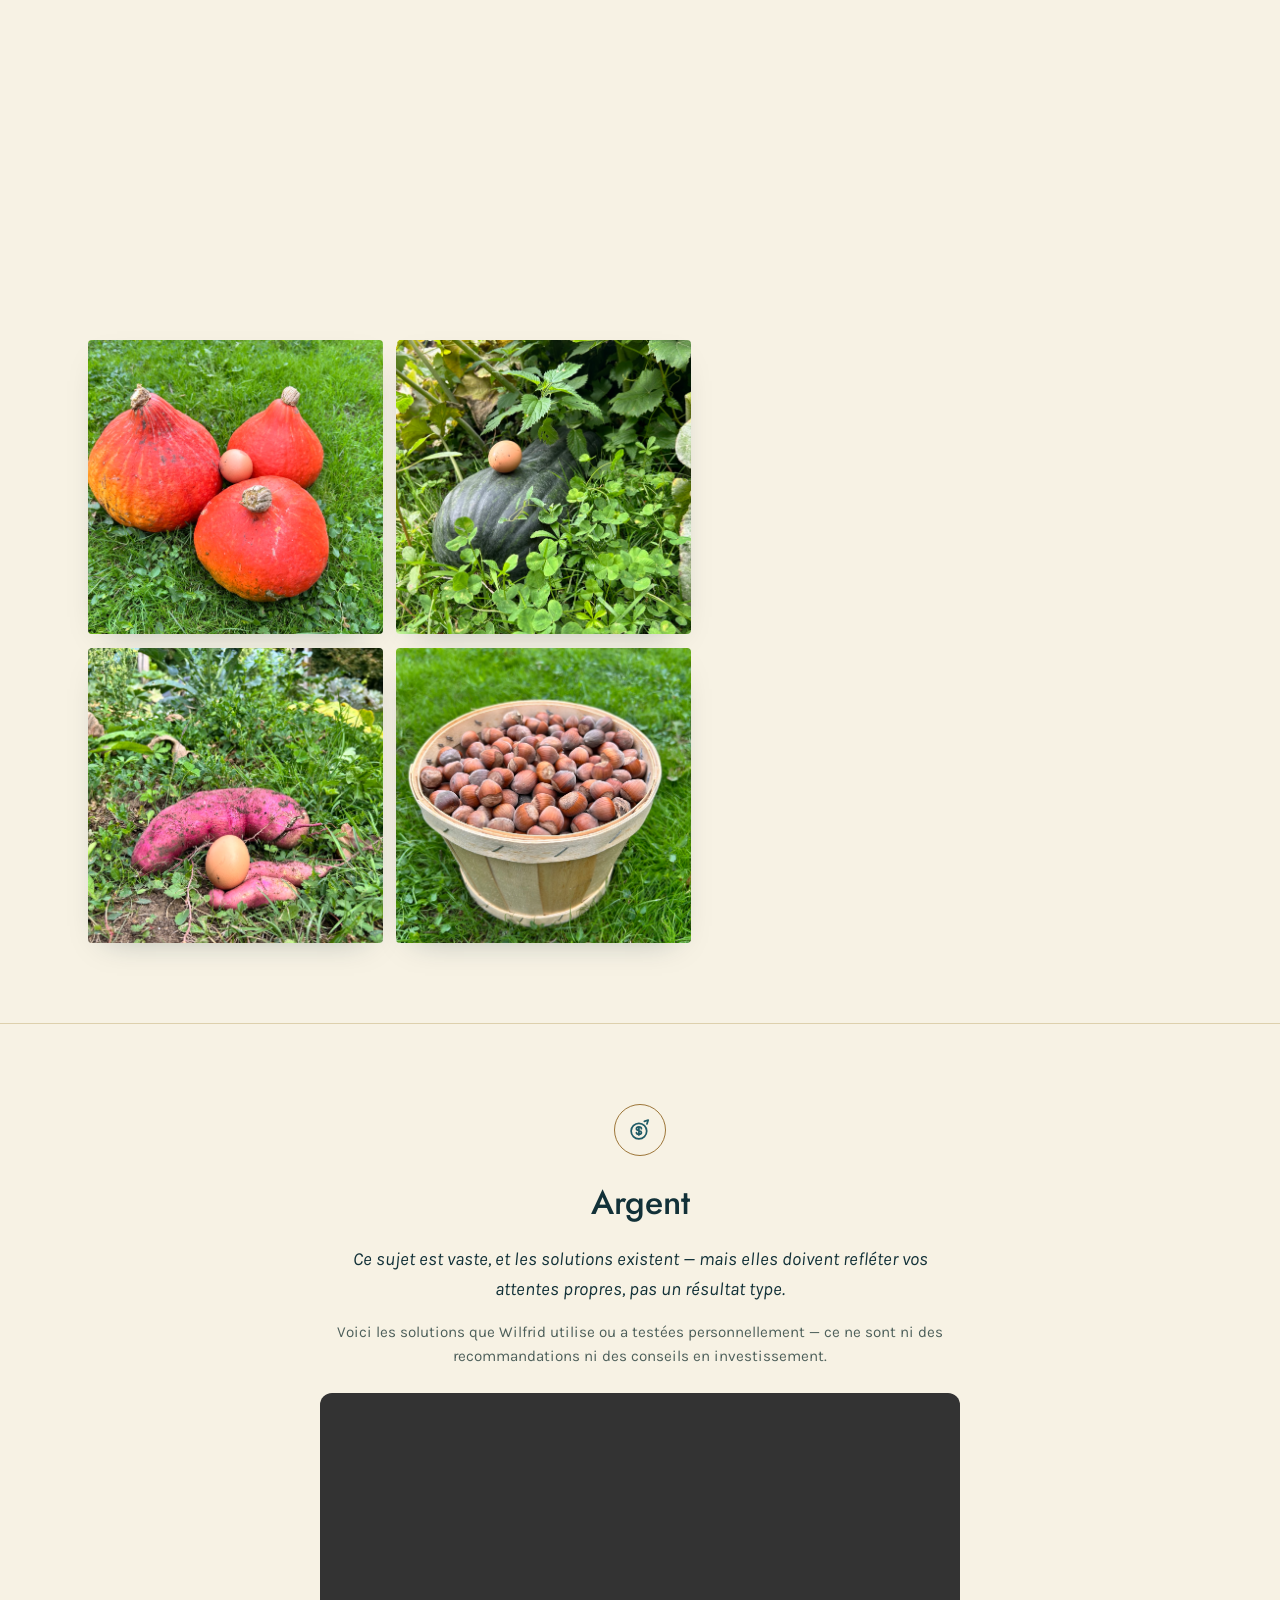
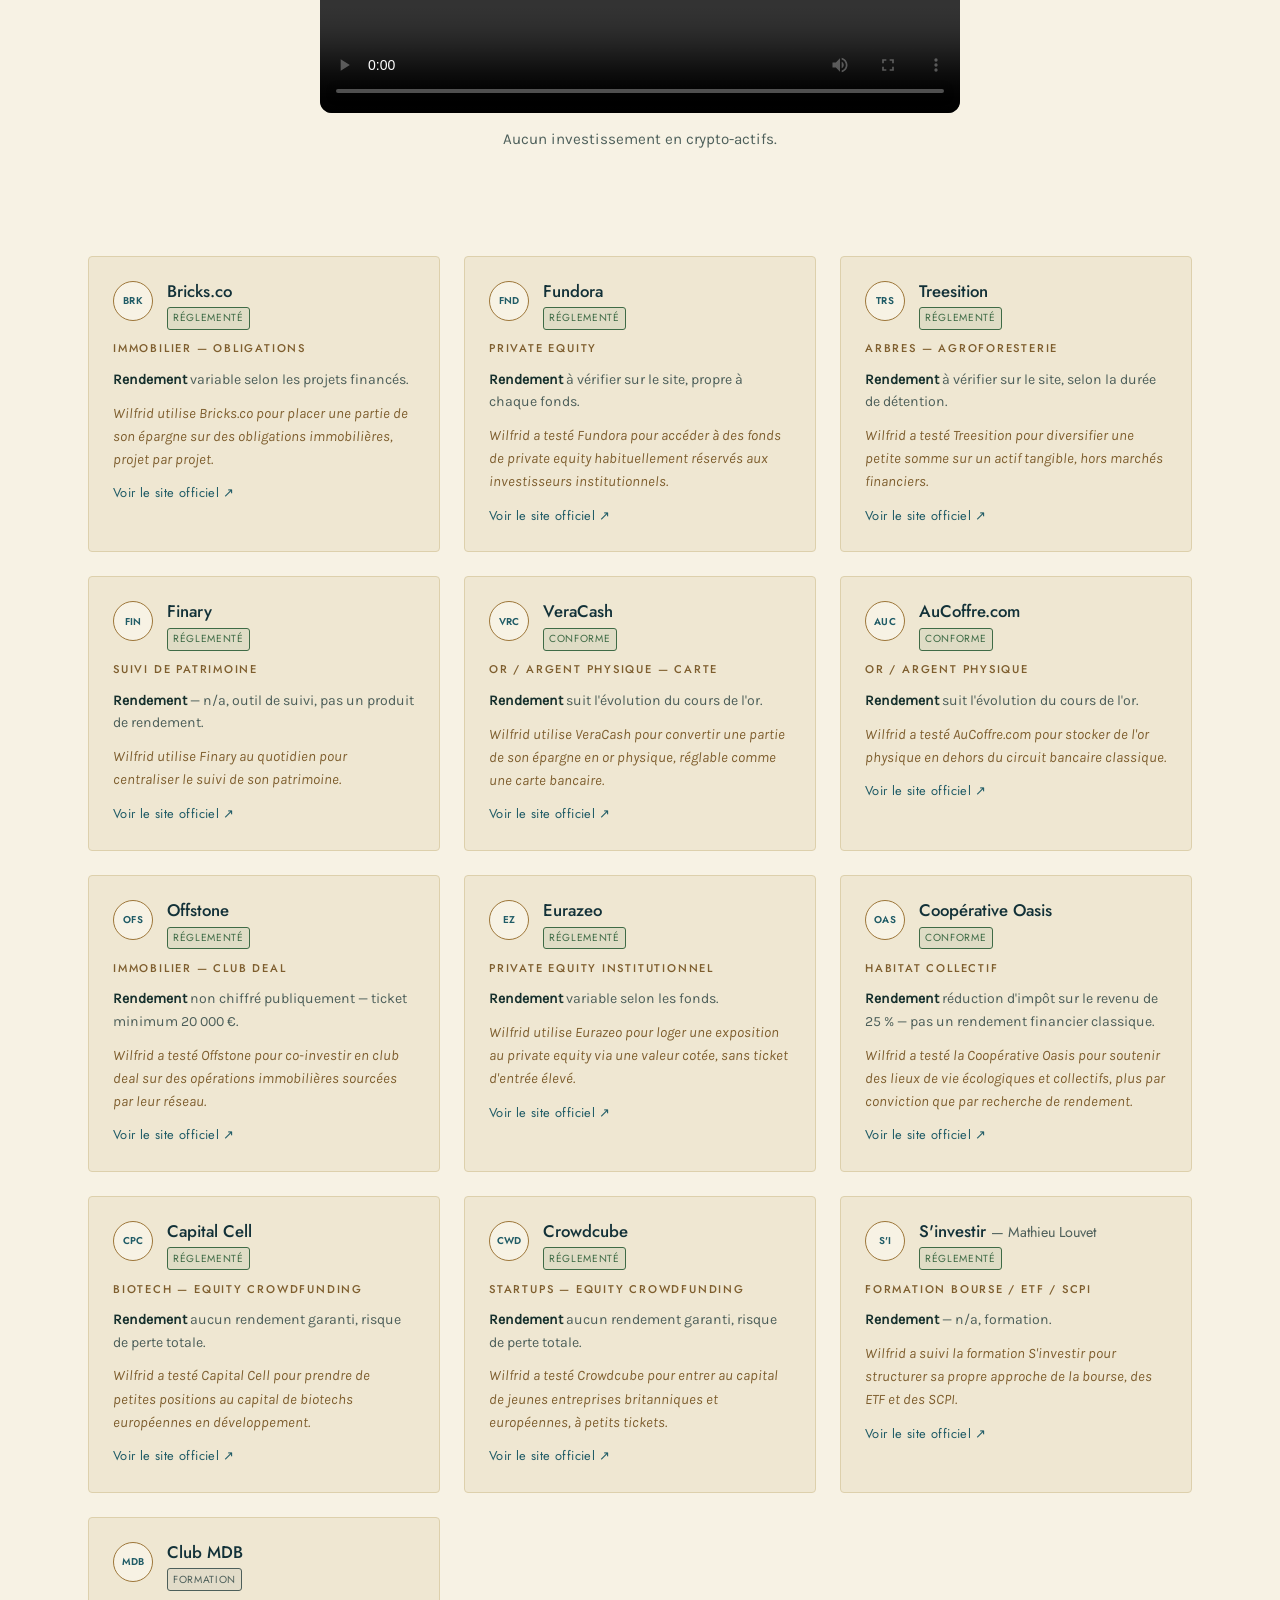
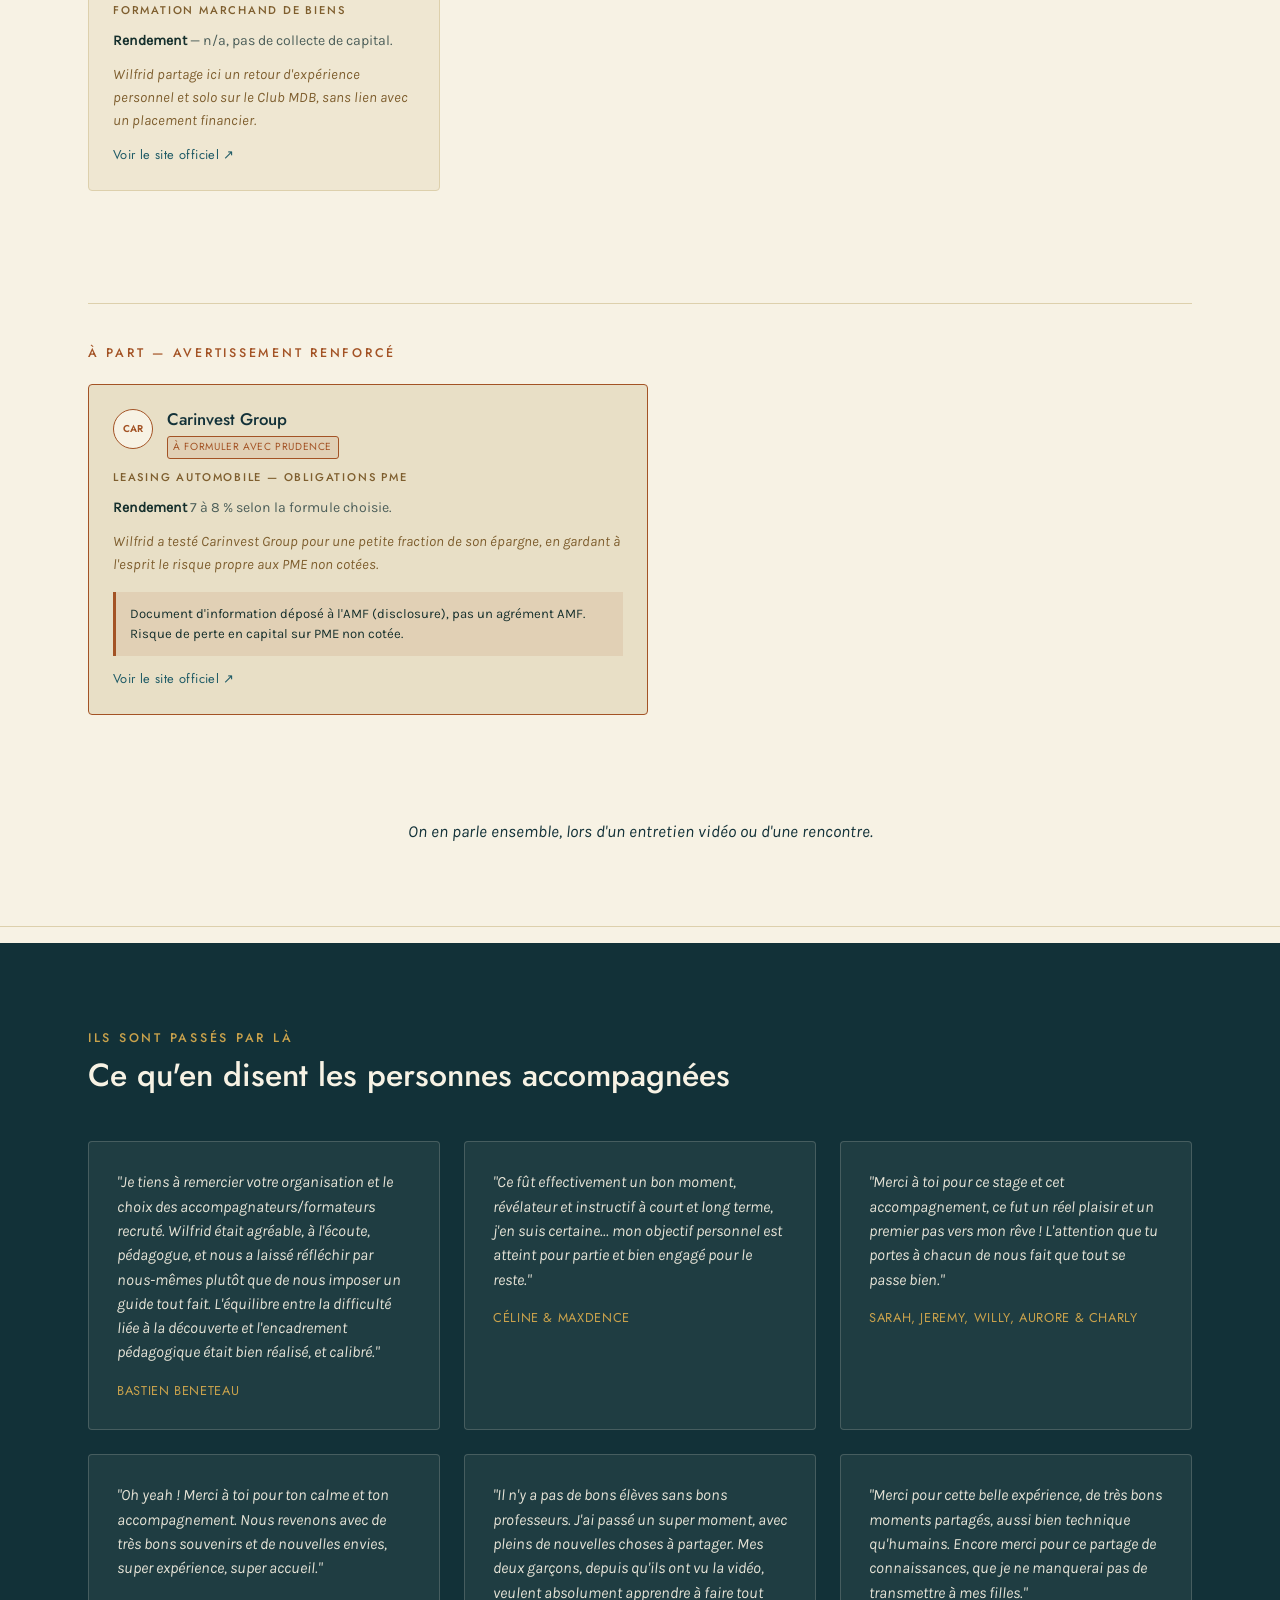
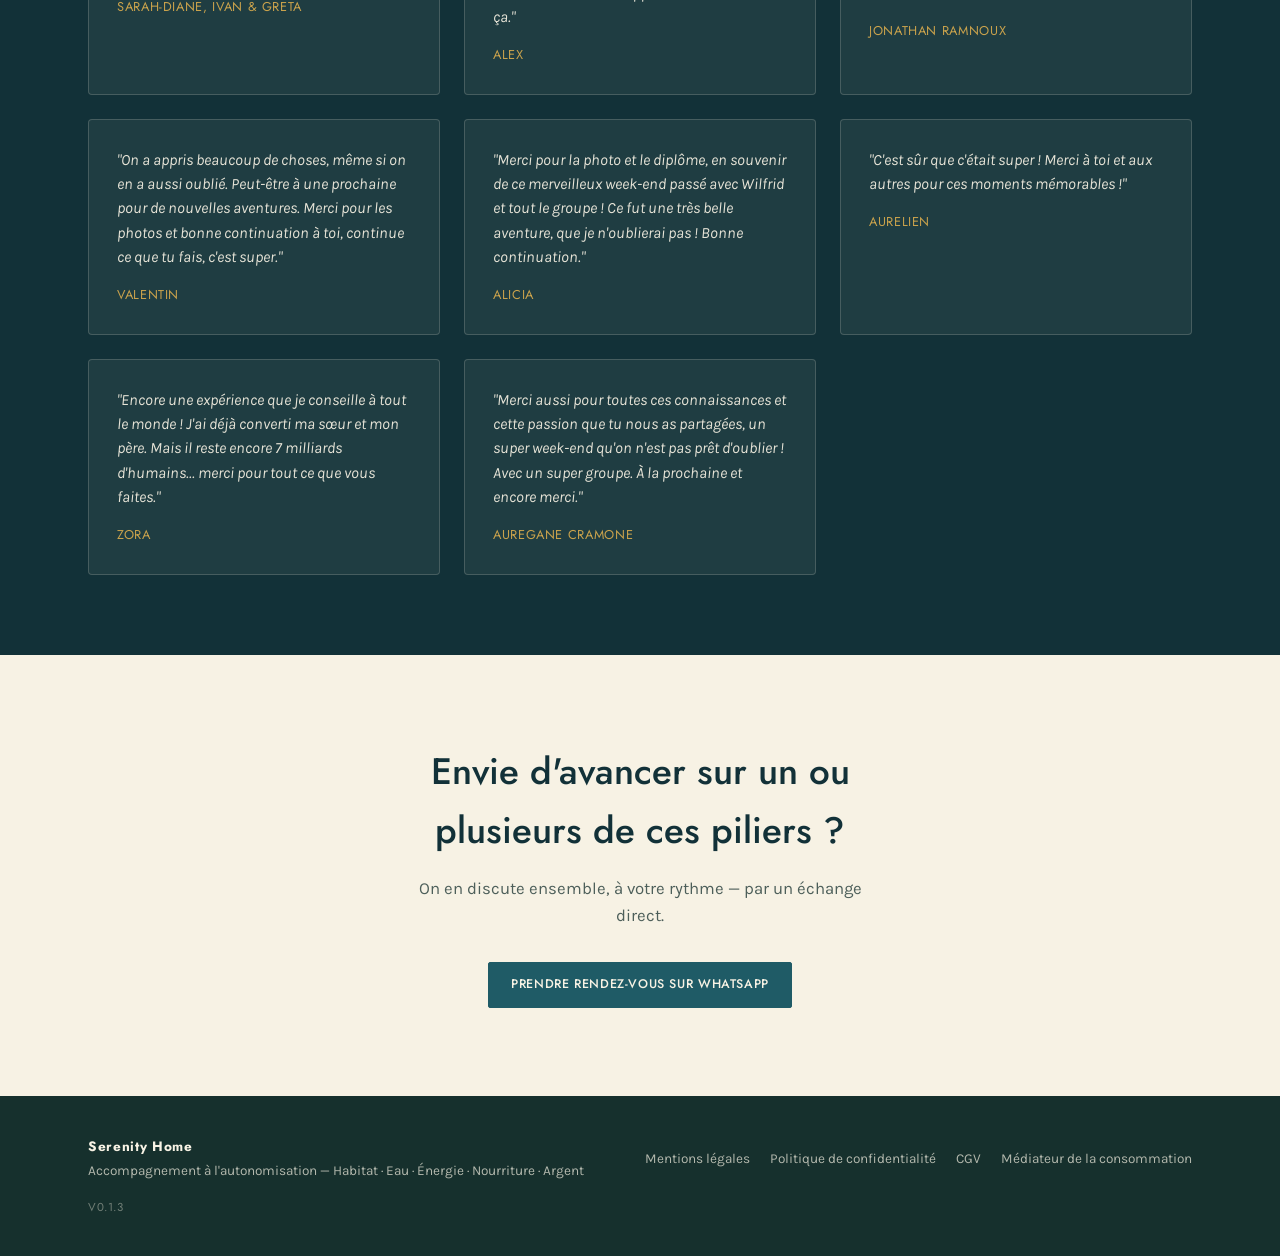
==== commit 11c05906: "V0.1.3: Add .htaccess to force HTTPS Permanent (301) redirect from http:// to https:// on Apache (IO" ====
--- a/index.html
+++ b/index.html
@@ -549,7 +549,7 @@
       <a href="cgv.html">CGV</a>
       <a href="cgv.html#mediateur">Médiateur de la consommation</a>
     </nav>
-    <span class="version">V0.1.2</span>
+    <span class="version">V0.1.3</span>
   </div>
 </footer>
 
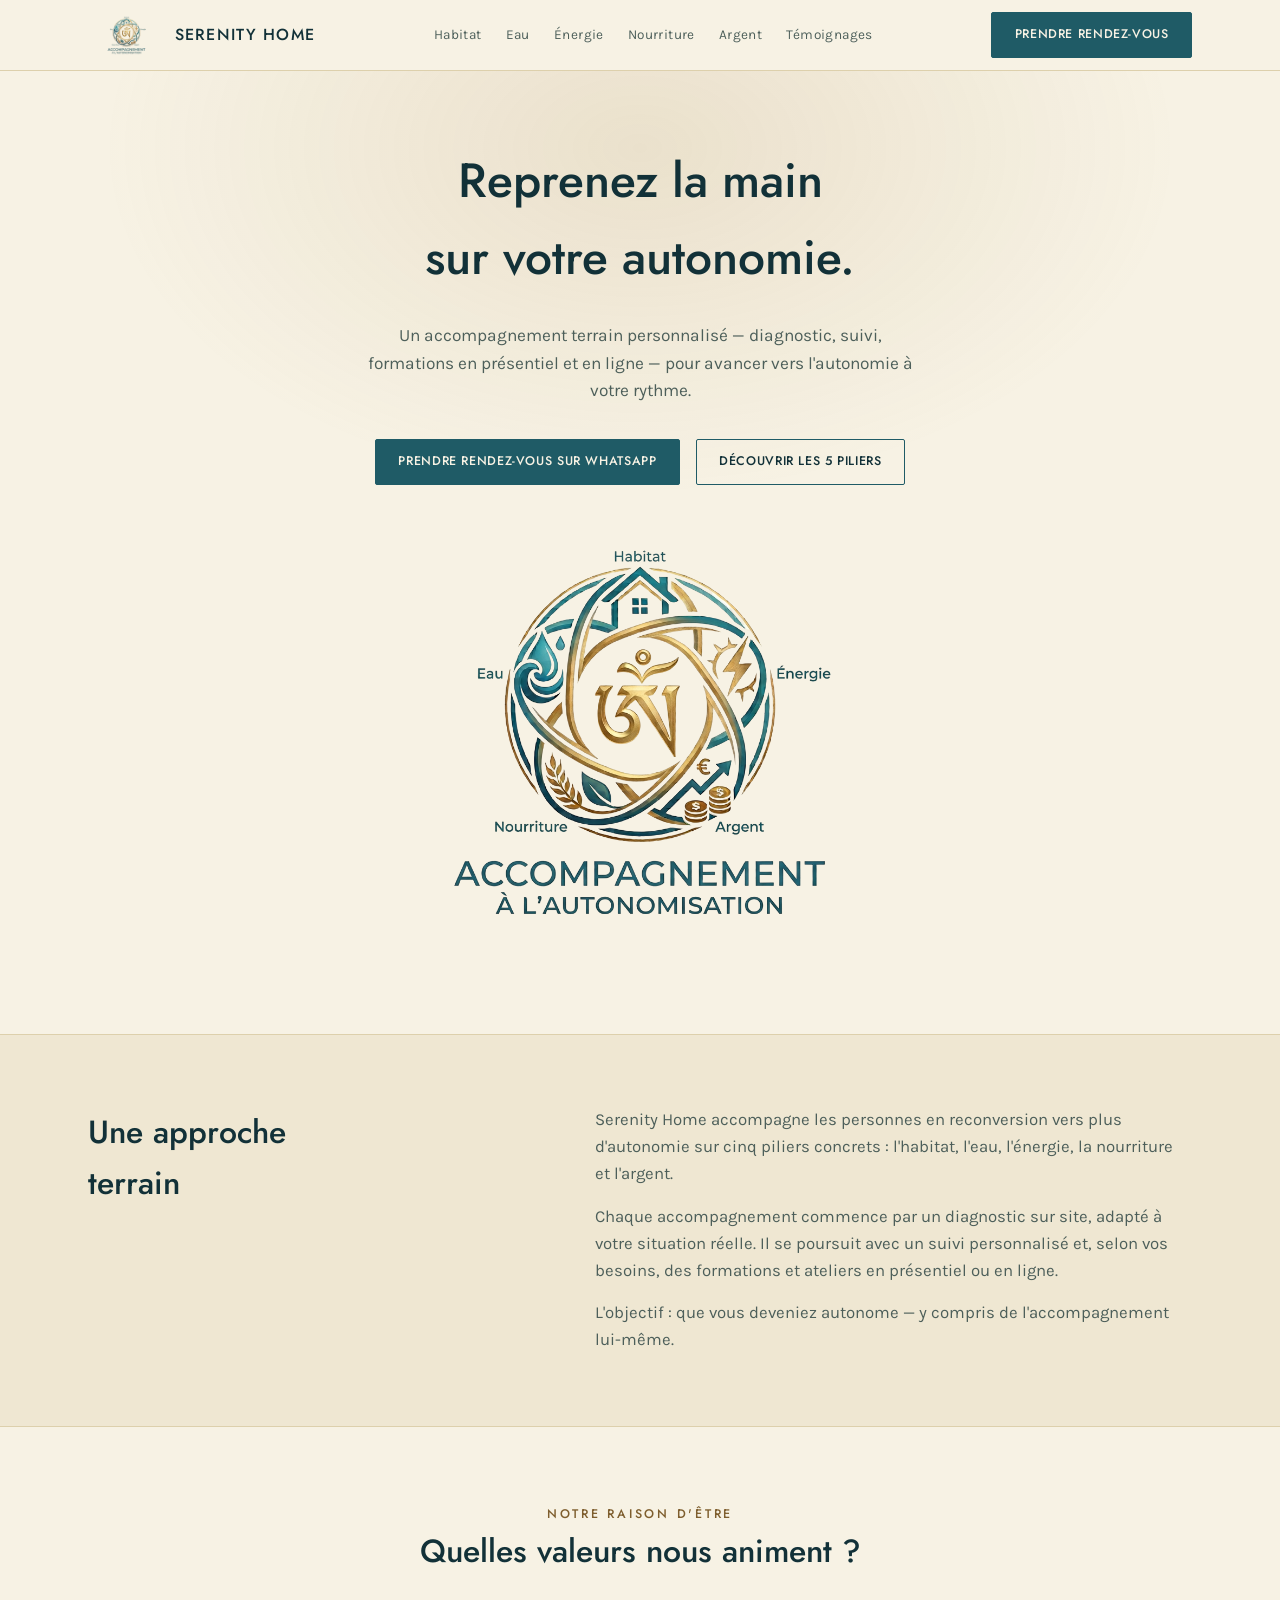
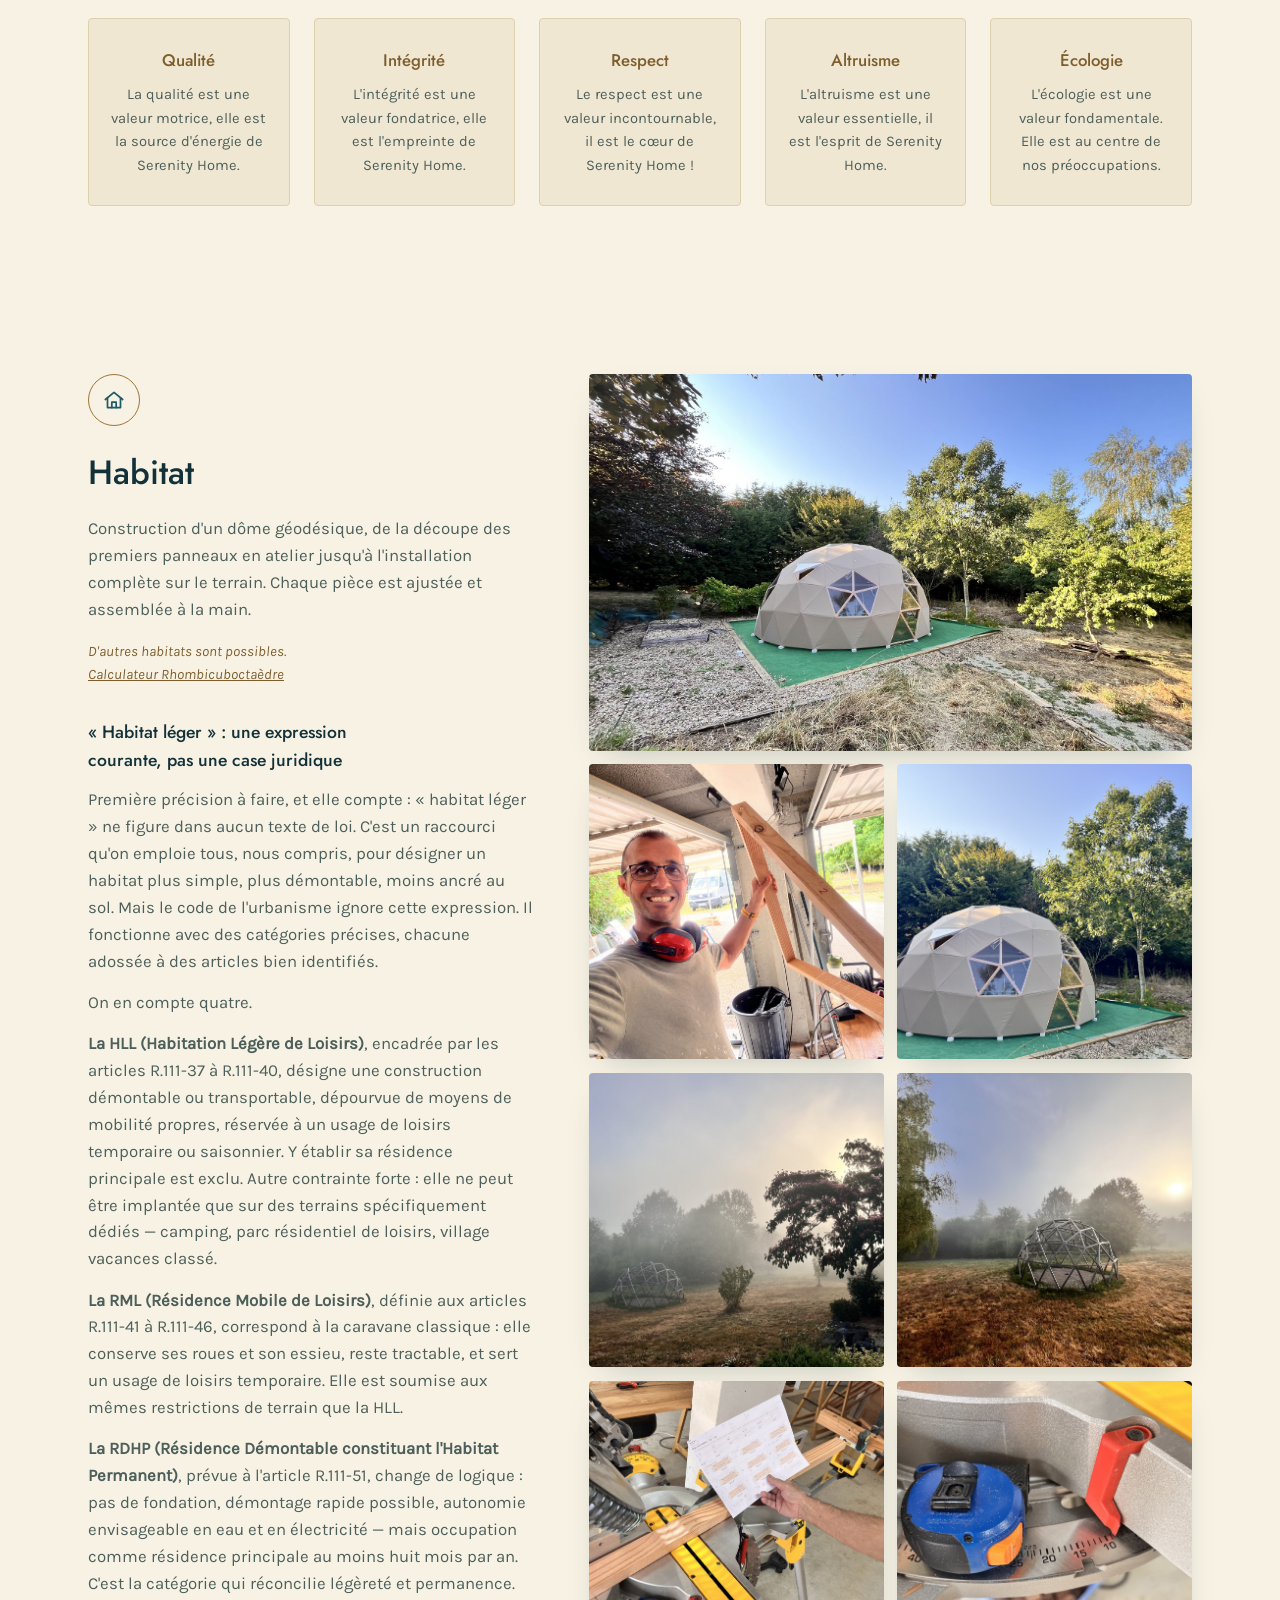
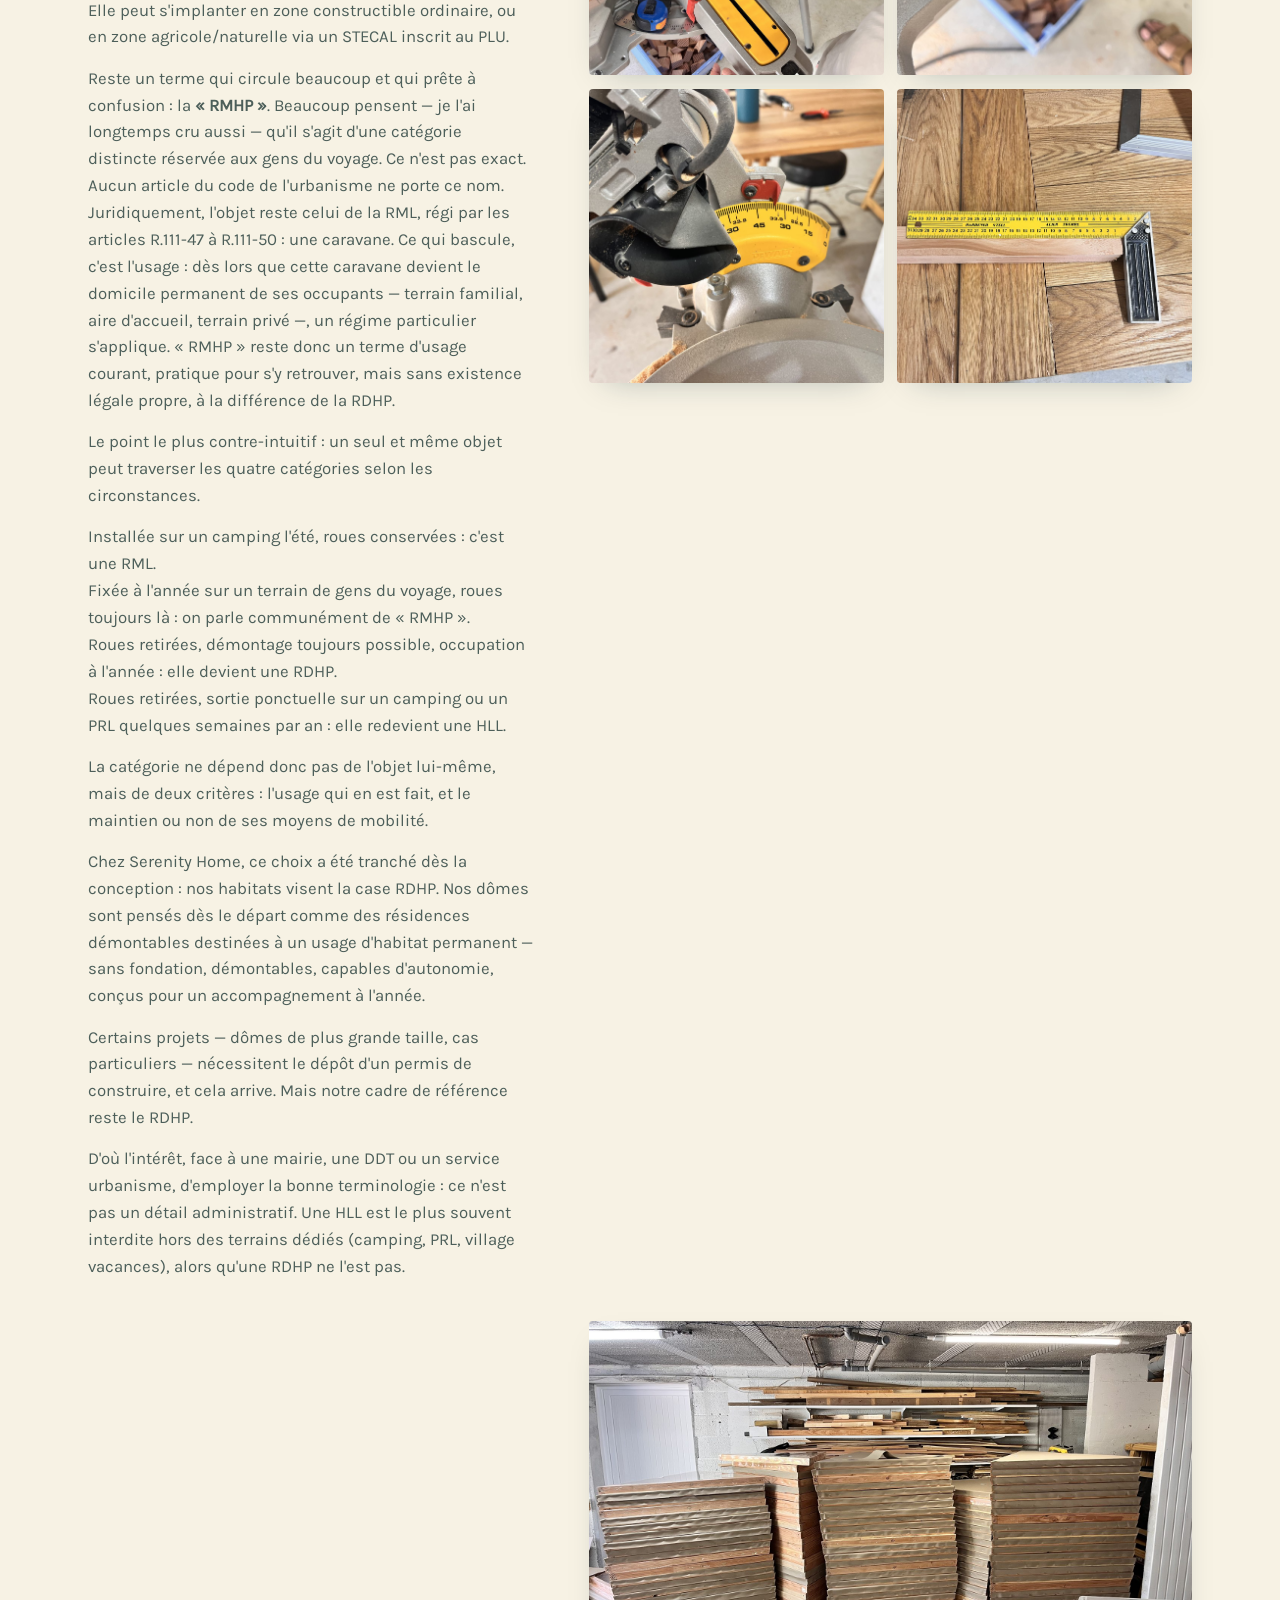
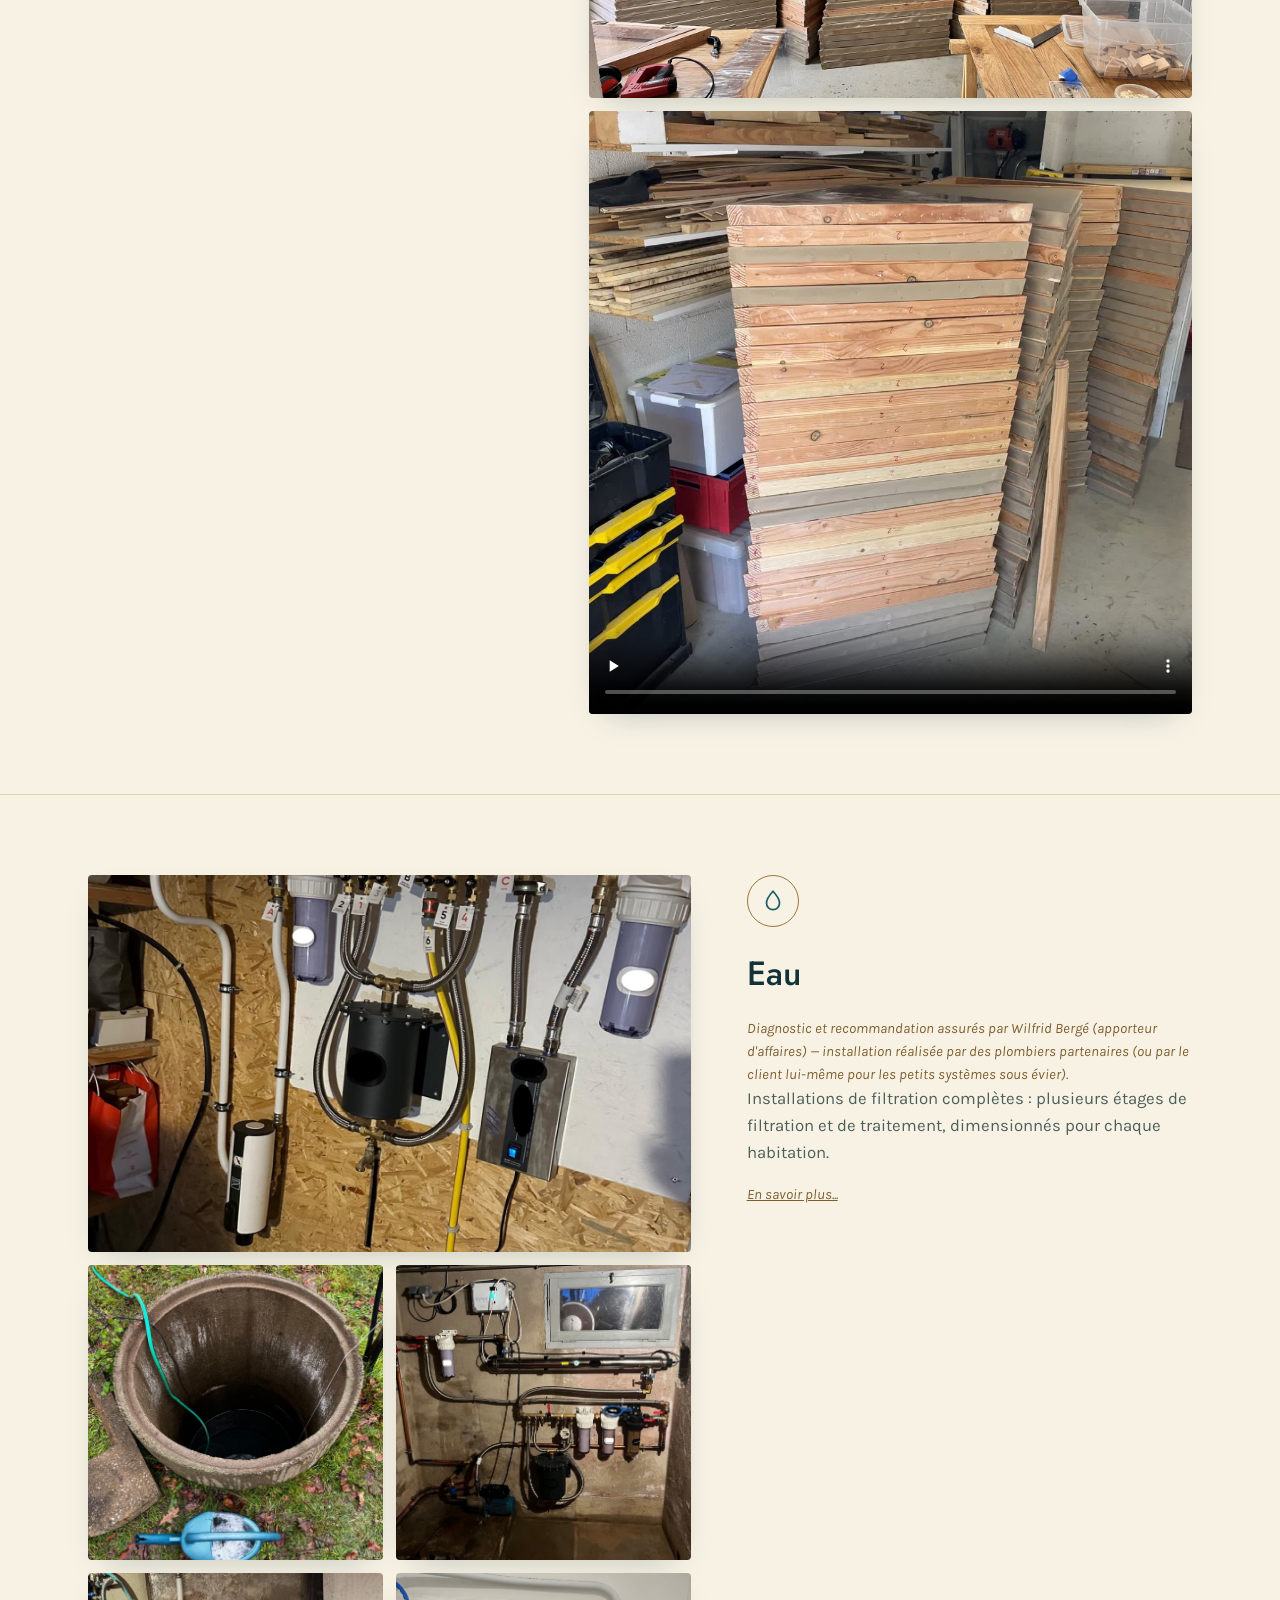
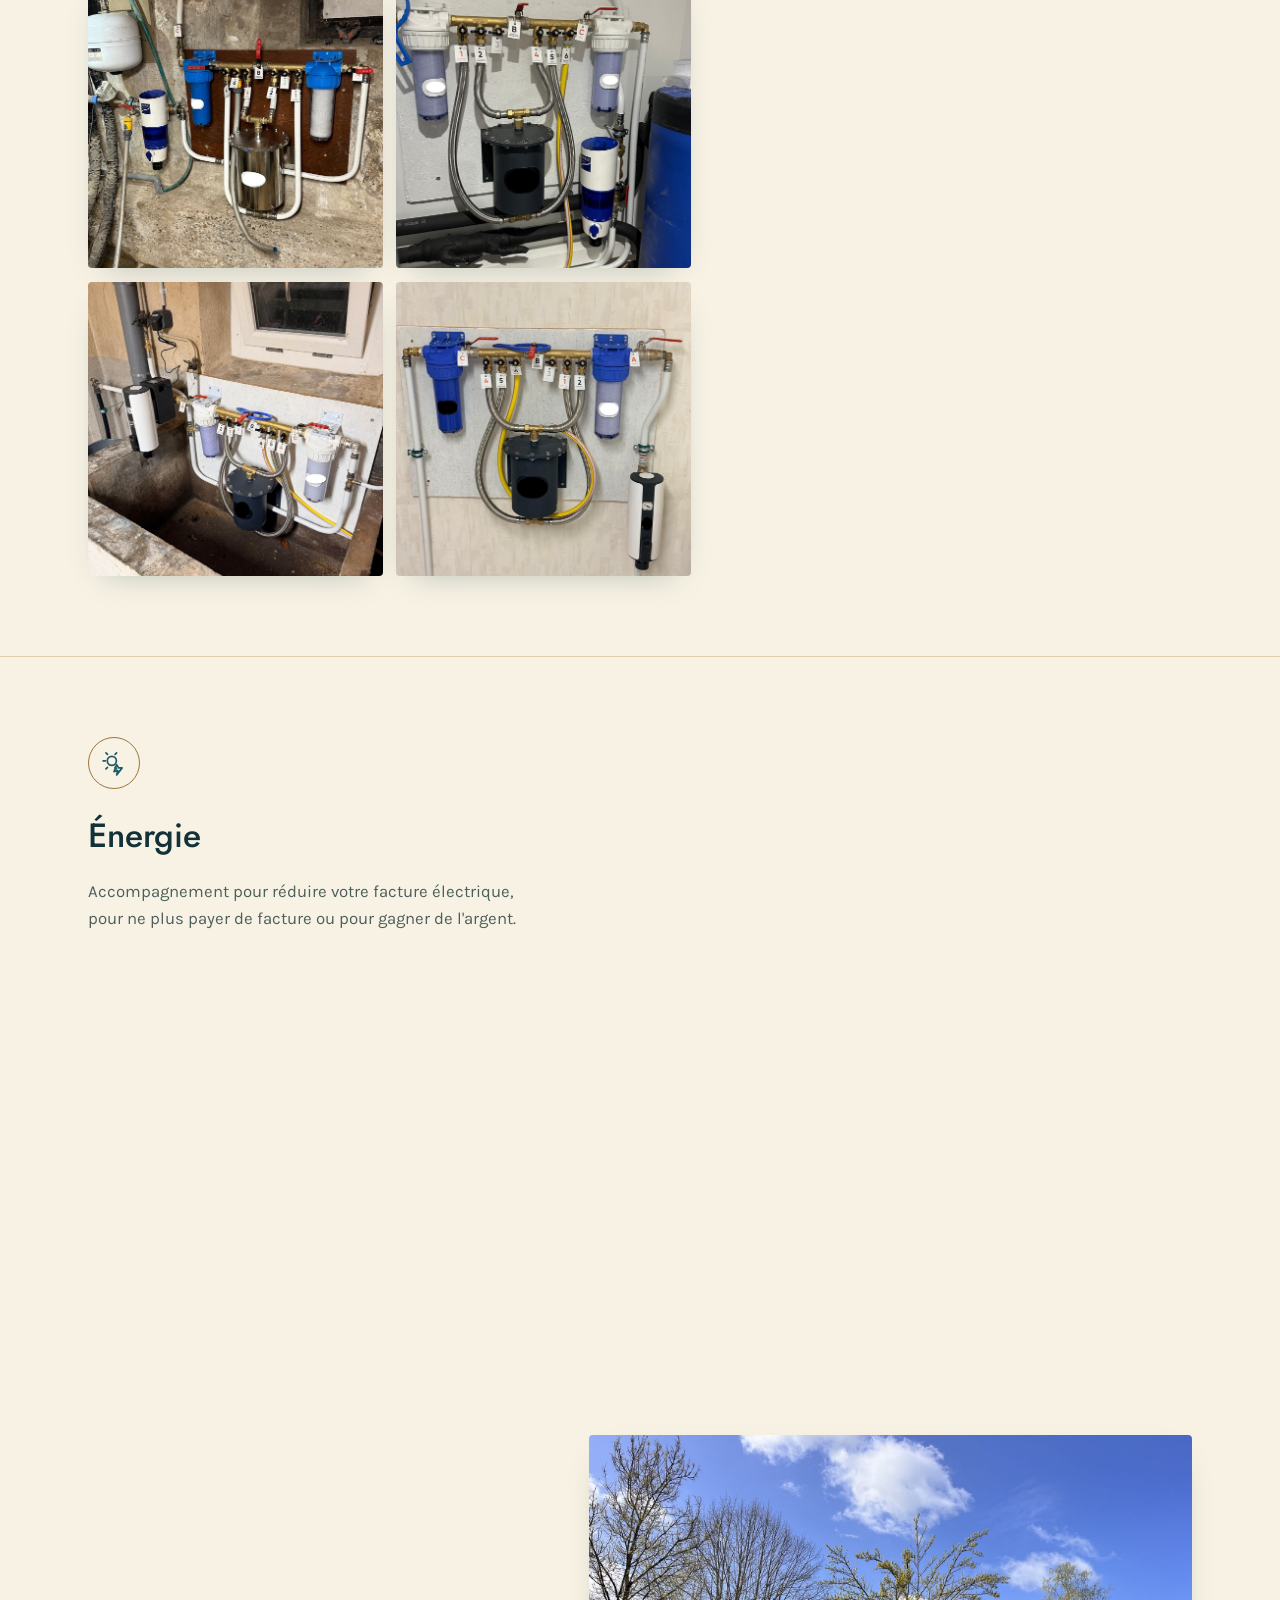
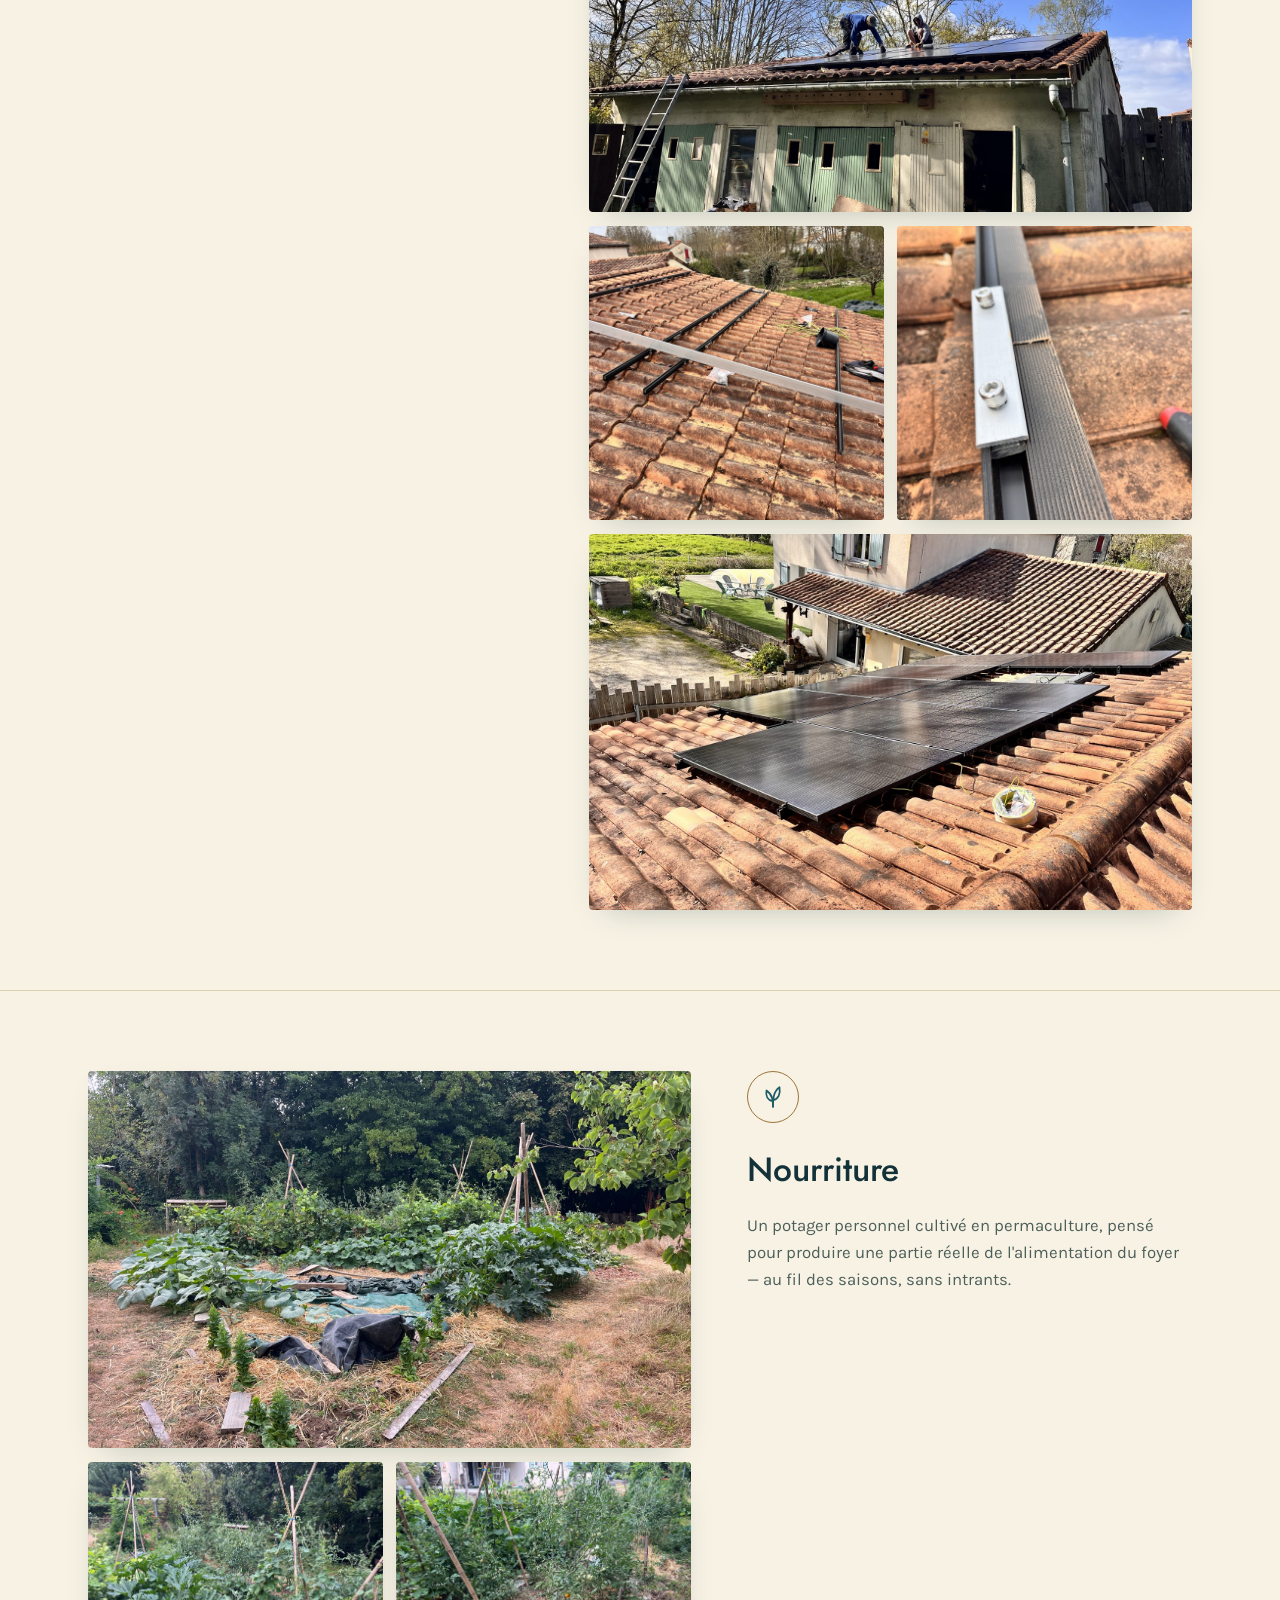
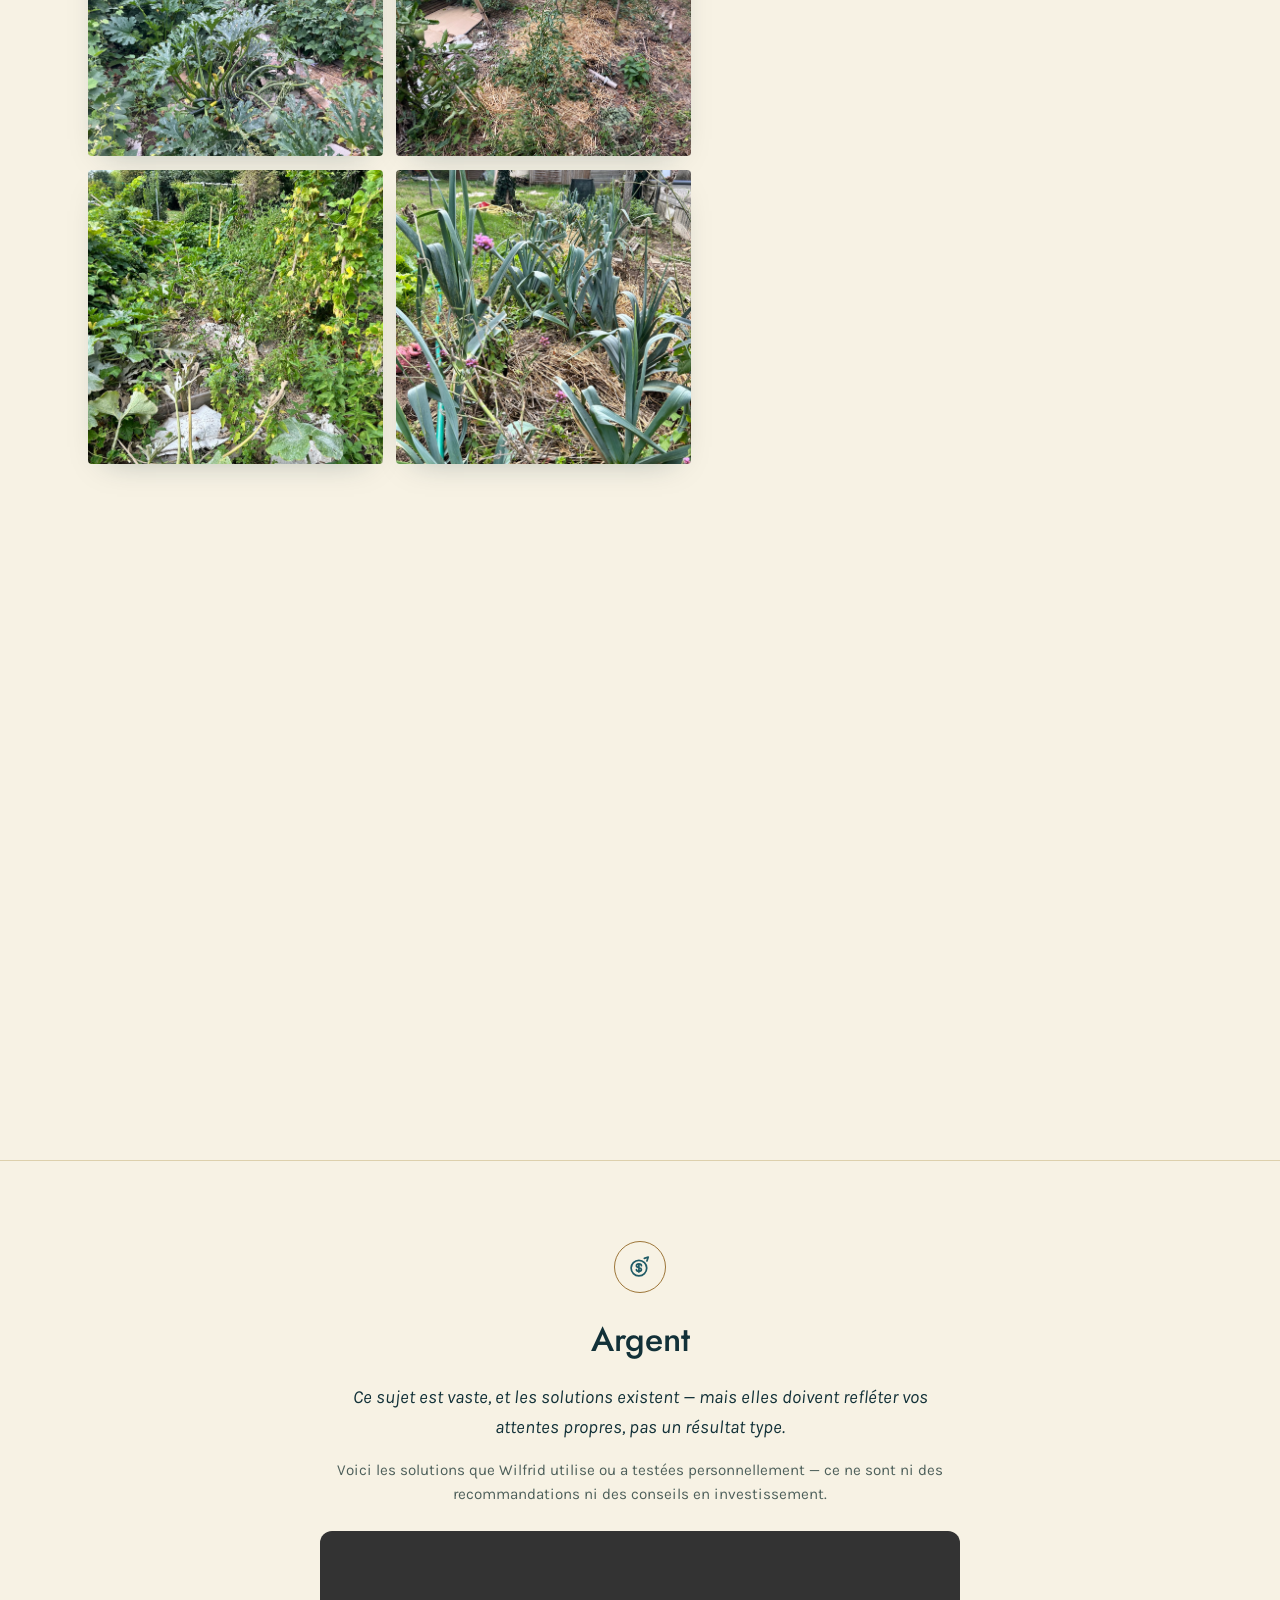
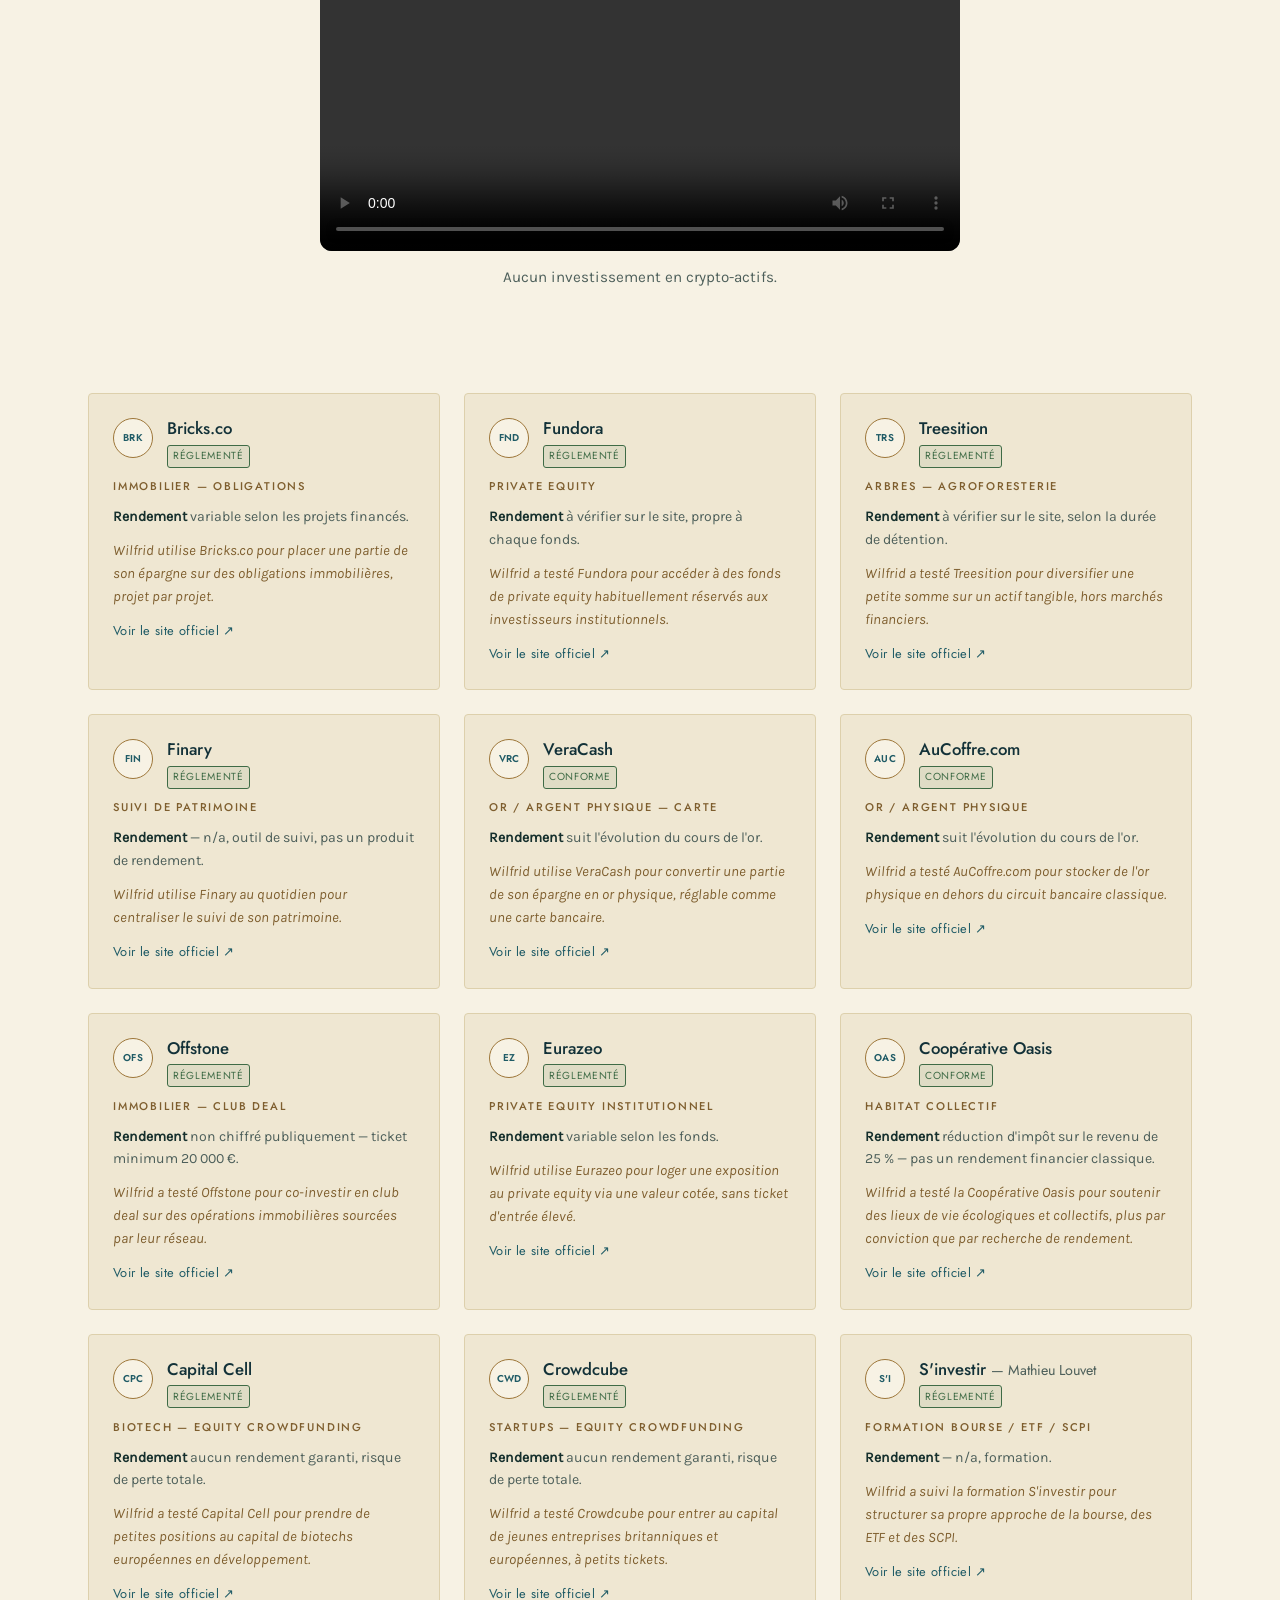
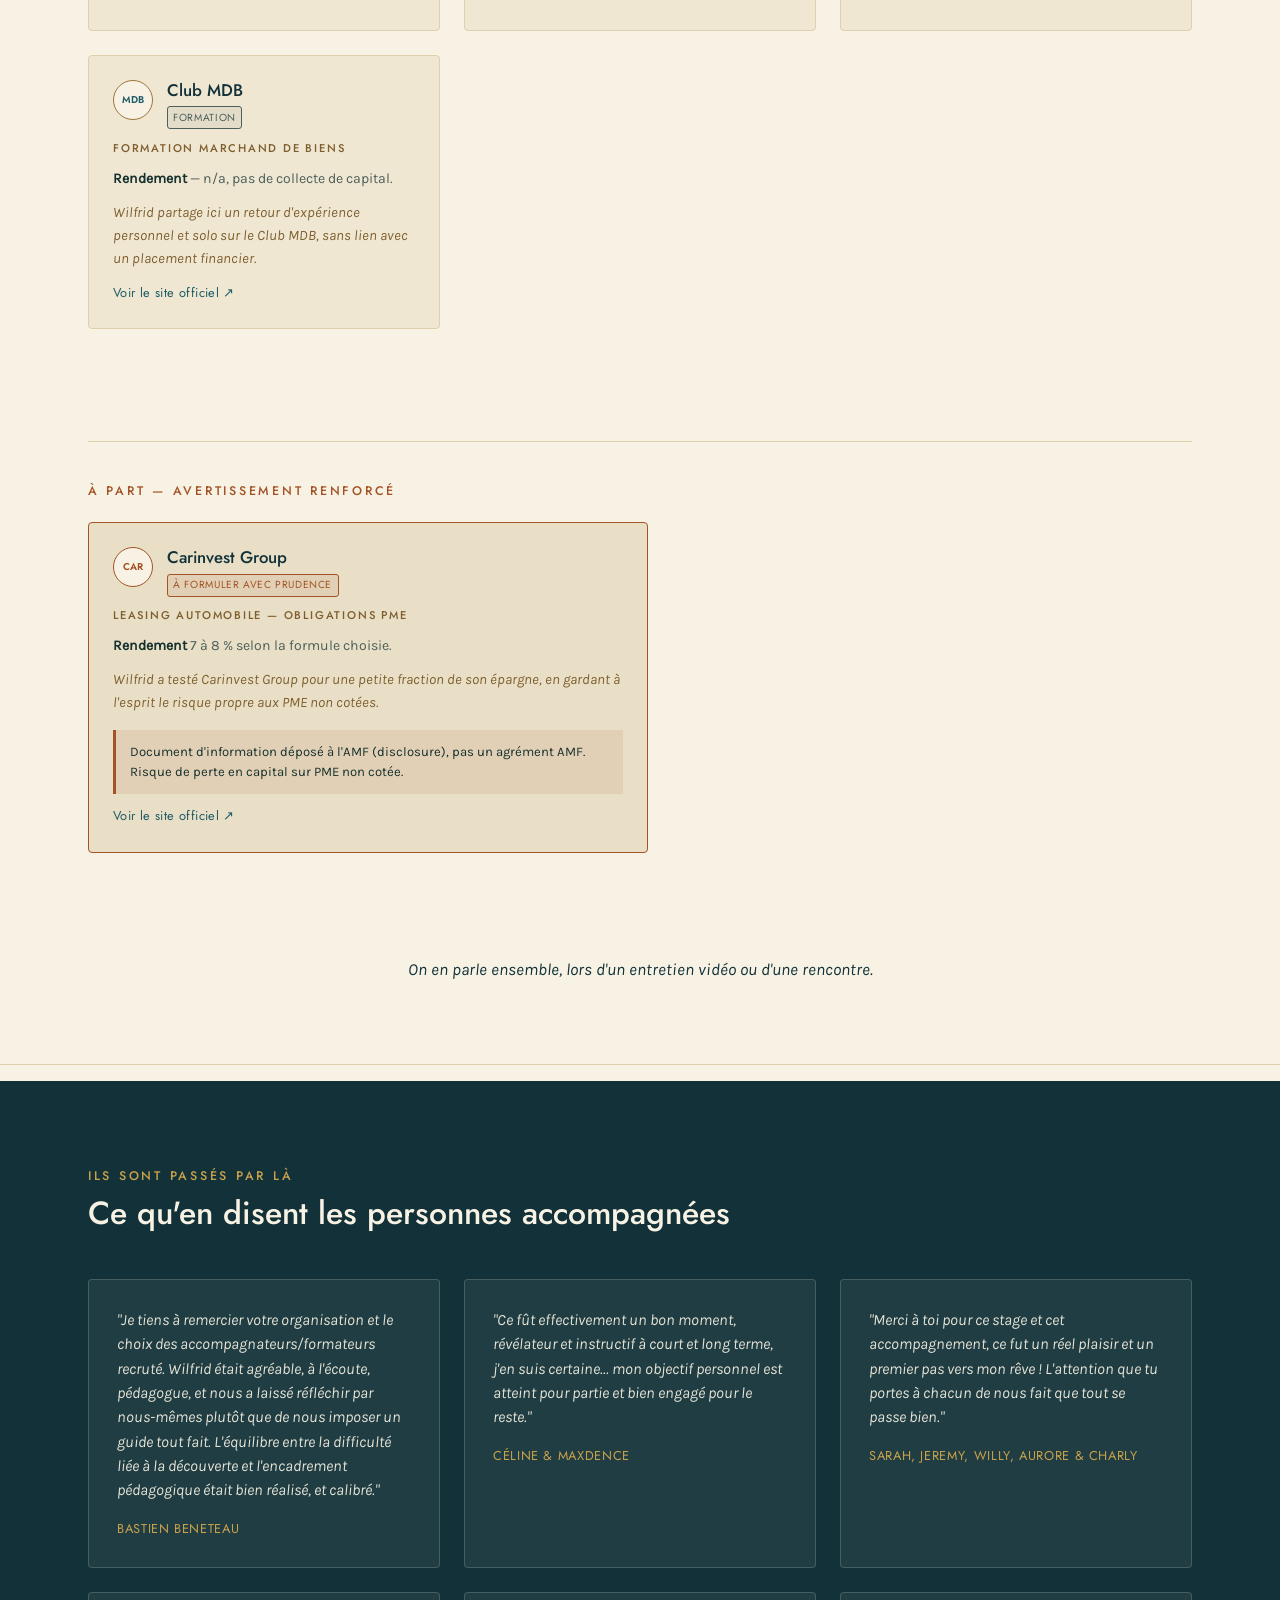
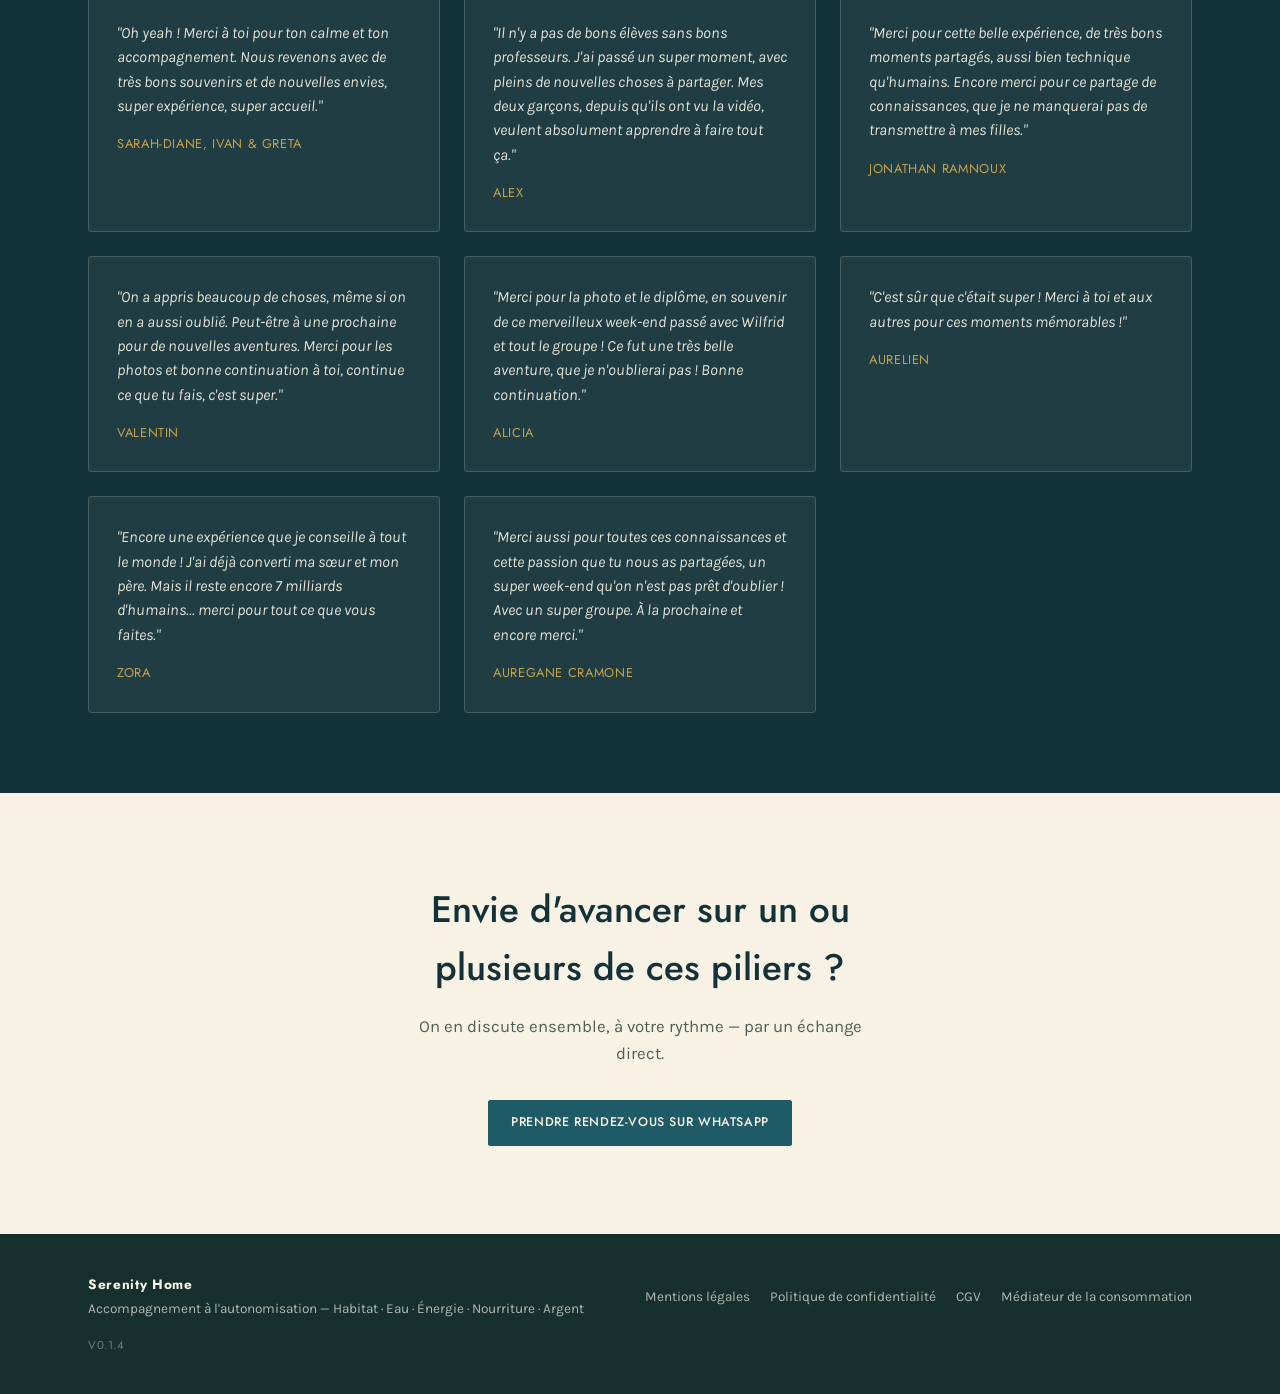
==== commit a5dea86b: "V0.1.4: Enlarge hero logo (full width on phone, +50% on desktop) logo.png has ~25% transparent margi" ====
--- a/index.html
+++ b/index.html
@@ -67,7 +67,7 @@
         <a class="btn-cta ghost" href="#habitat">Découvrir les 5 piliers</a>
       </div>
 
-      <img class="hero-logo" src="img/logo.png" alt="Serenity Home — Habitat, Eau, Énergie, Nourriture, Argent">
+      <img class="hero-logo" src="img/logo-hero.png" width="720" height="768" alt="Serenity Home — Habitat, Eau, Énergie, Nourriture, Argent">
 
       <div class="mobile-pillar-row">
         <a href="#habitat">Habitat</a>
@@ -549,7 +549,7 @@
       <a href="cgv.html">CGV</a>
       <a href="cgv.html#mediateur">Médiateur de la consommation</a>
     </nav>
-    <span class="version">V0.1.3</span>
+    <span class="version">V0.1.4</span>
   </div>
 </footer>
 
--- a/styles.css
+++ b/styles.css
@@ -191,7 +191,10 @@
   gap: 1.6rem;
 }
 
-.hero-logo { width: min(510px, 78vw); height: auto; margin-top: 0.75rem; }
+.hero-logo { width: 100%; max-width: 480px; height: auto; margin-top: 0.75rem; }
+@media (min-width: 720px) {
+  .hero-logo { width: 390px; max-width: none; }
+}
 
 .hero h1 {
   font-size: clamp(1.9rem, 4.2vw, 3rem);
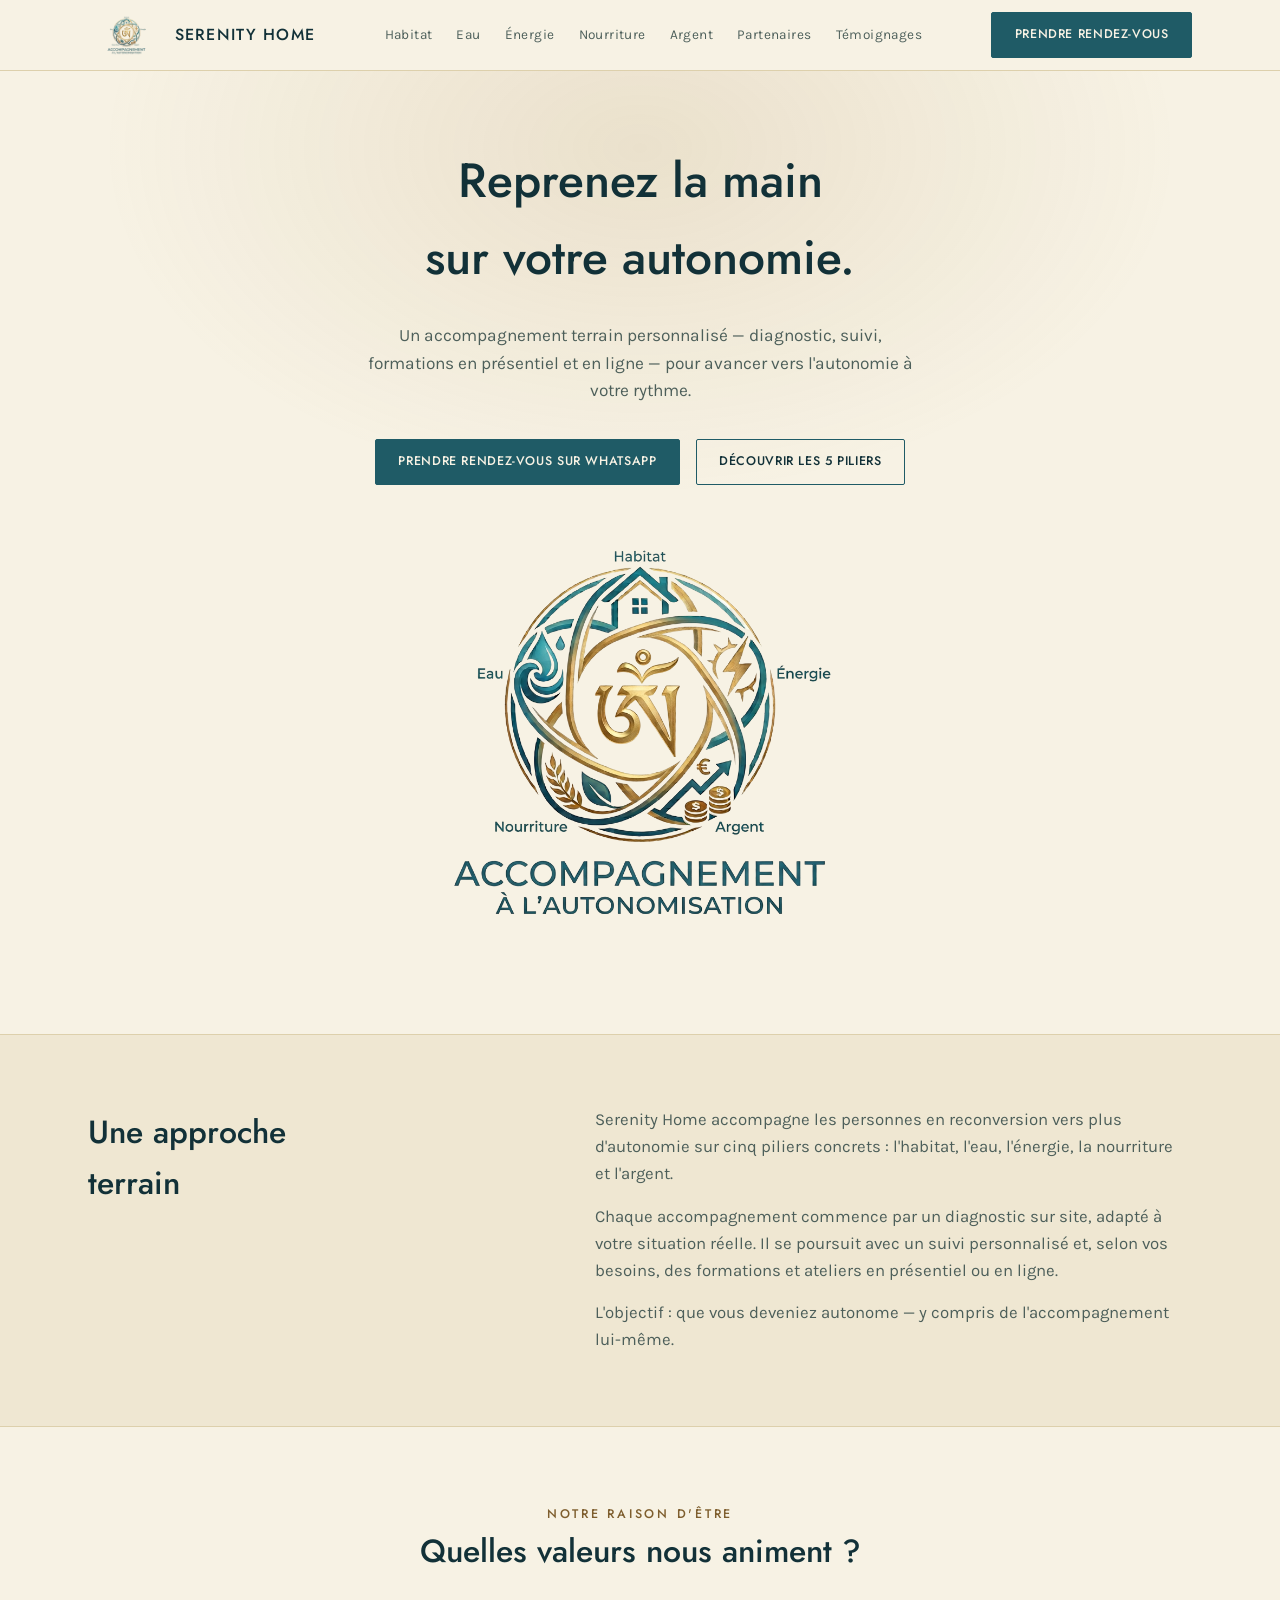
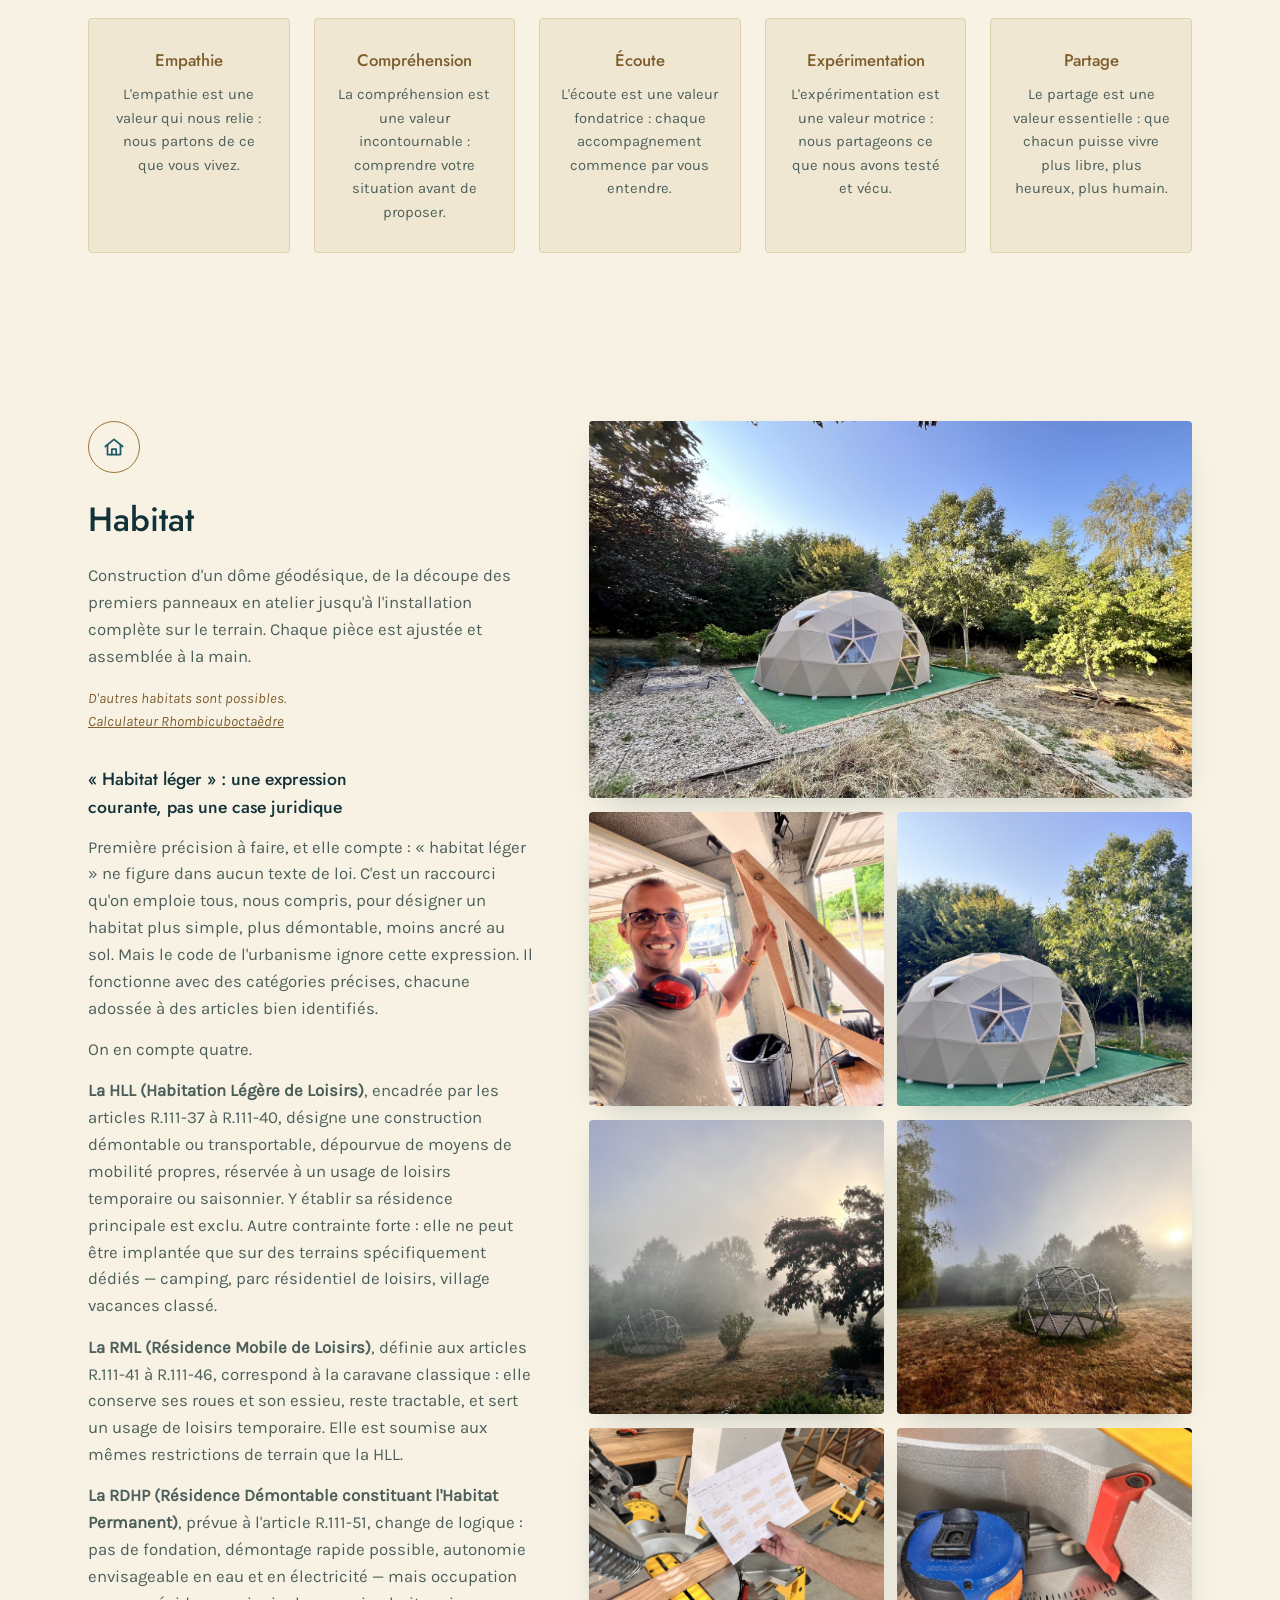
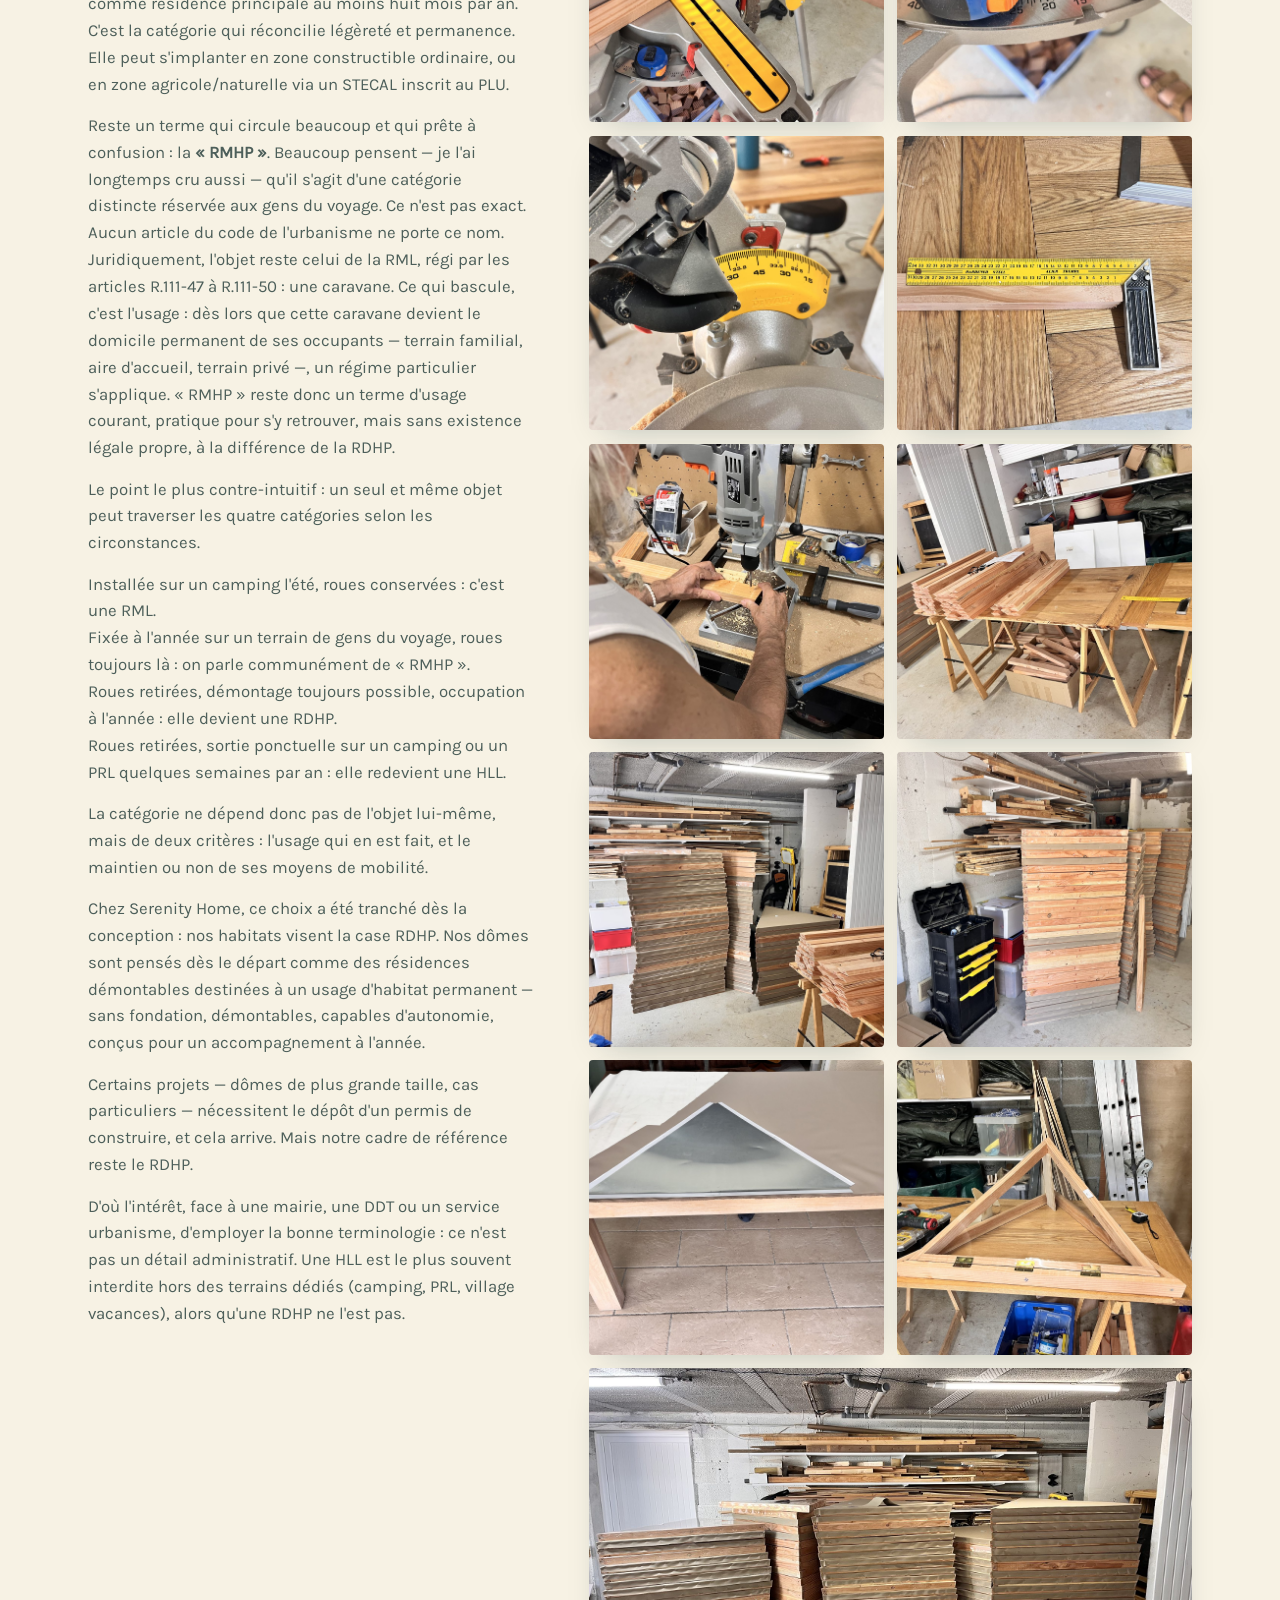
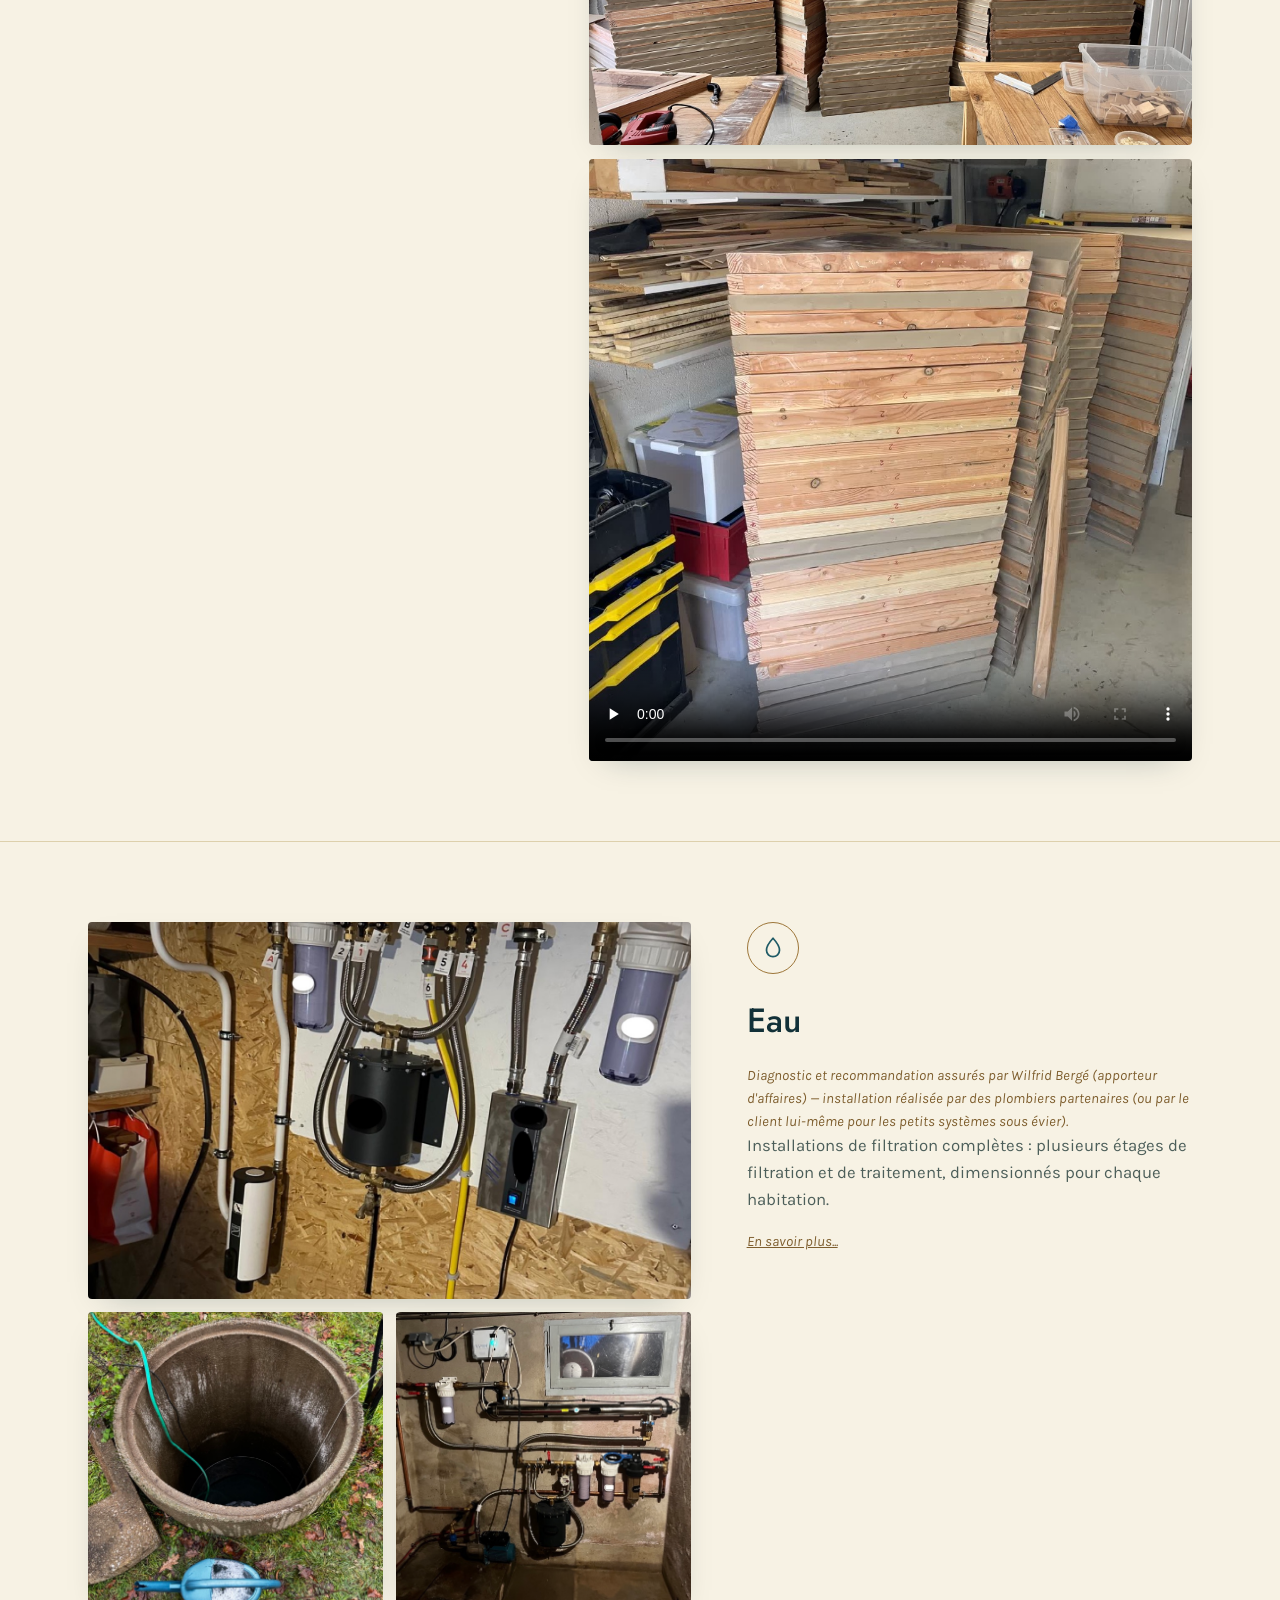
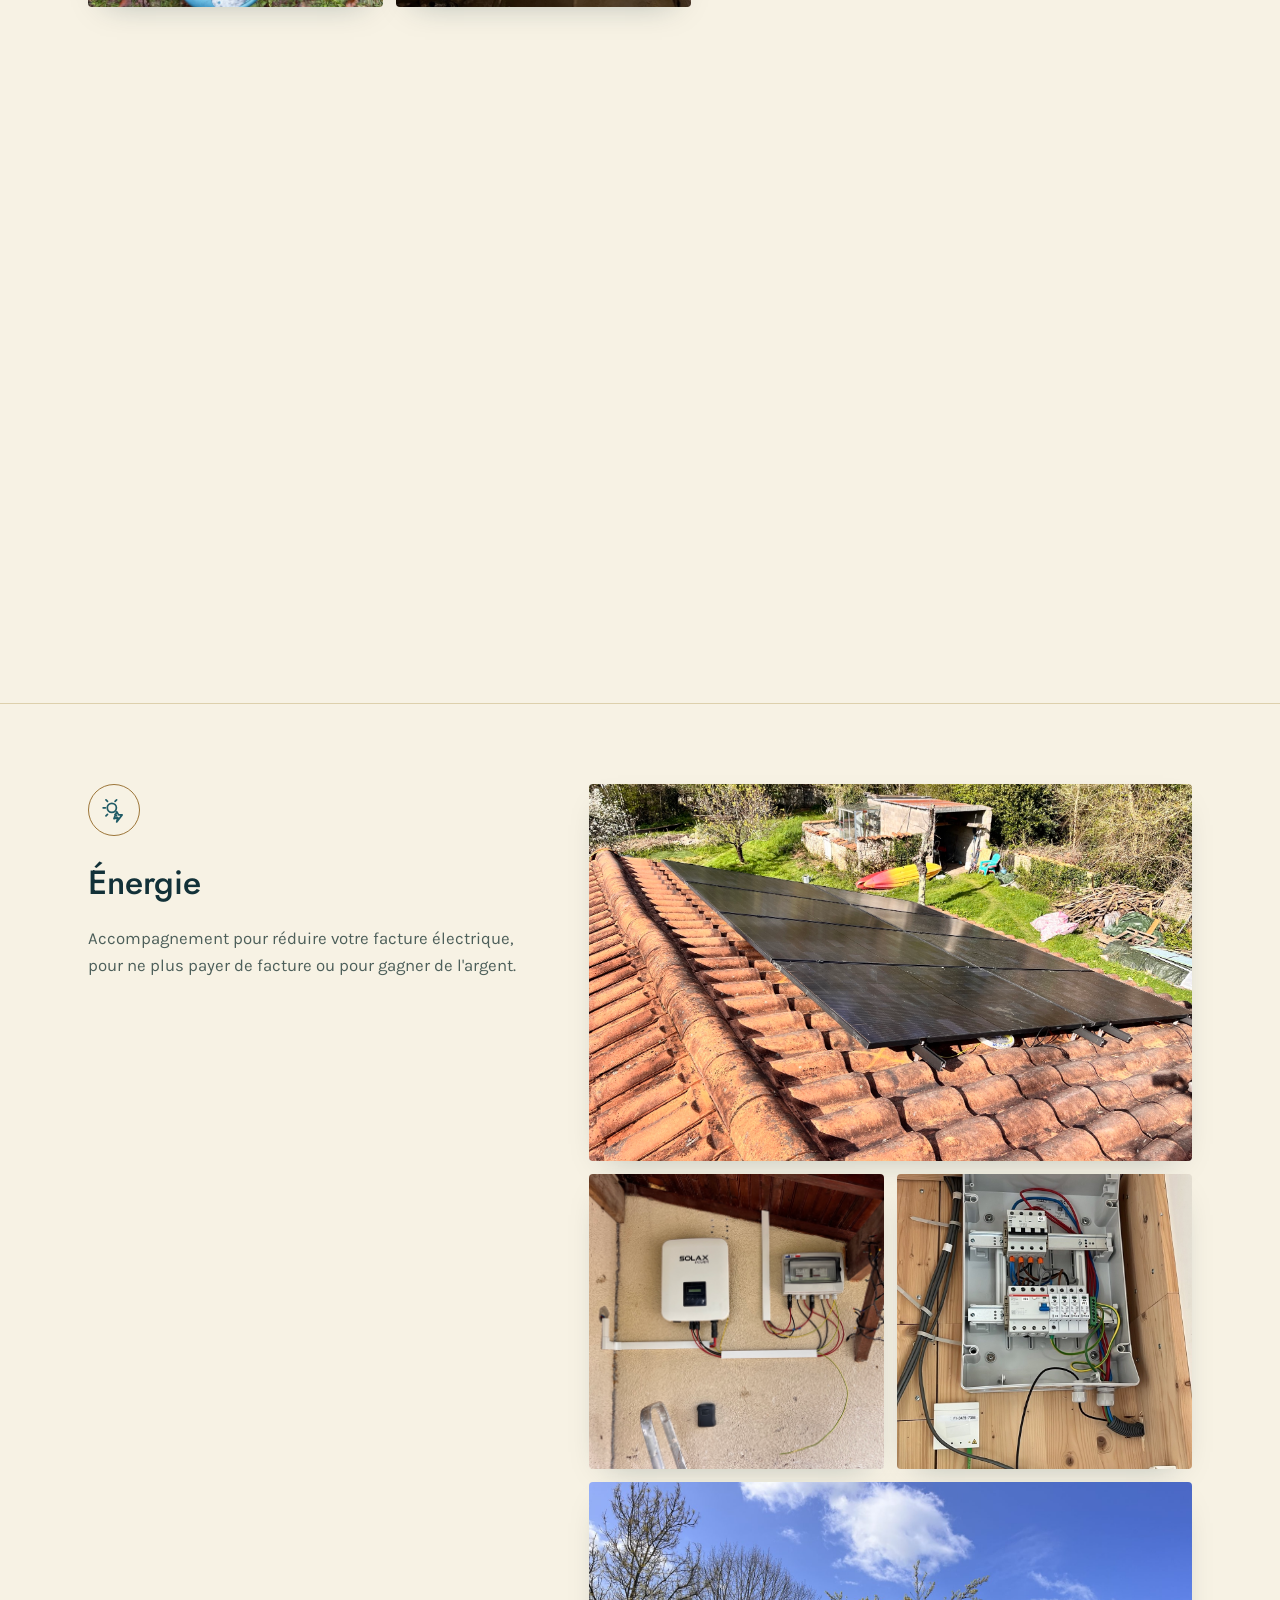
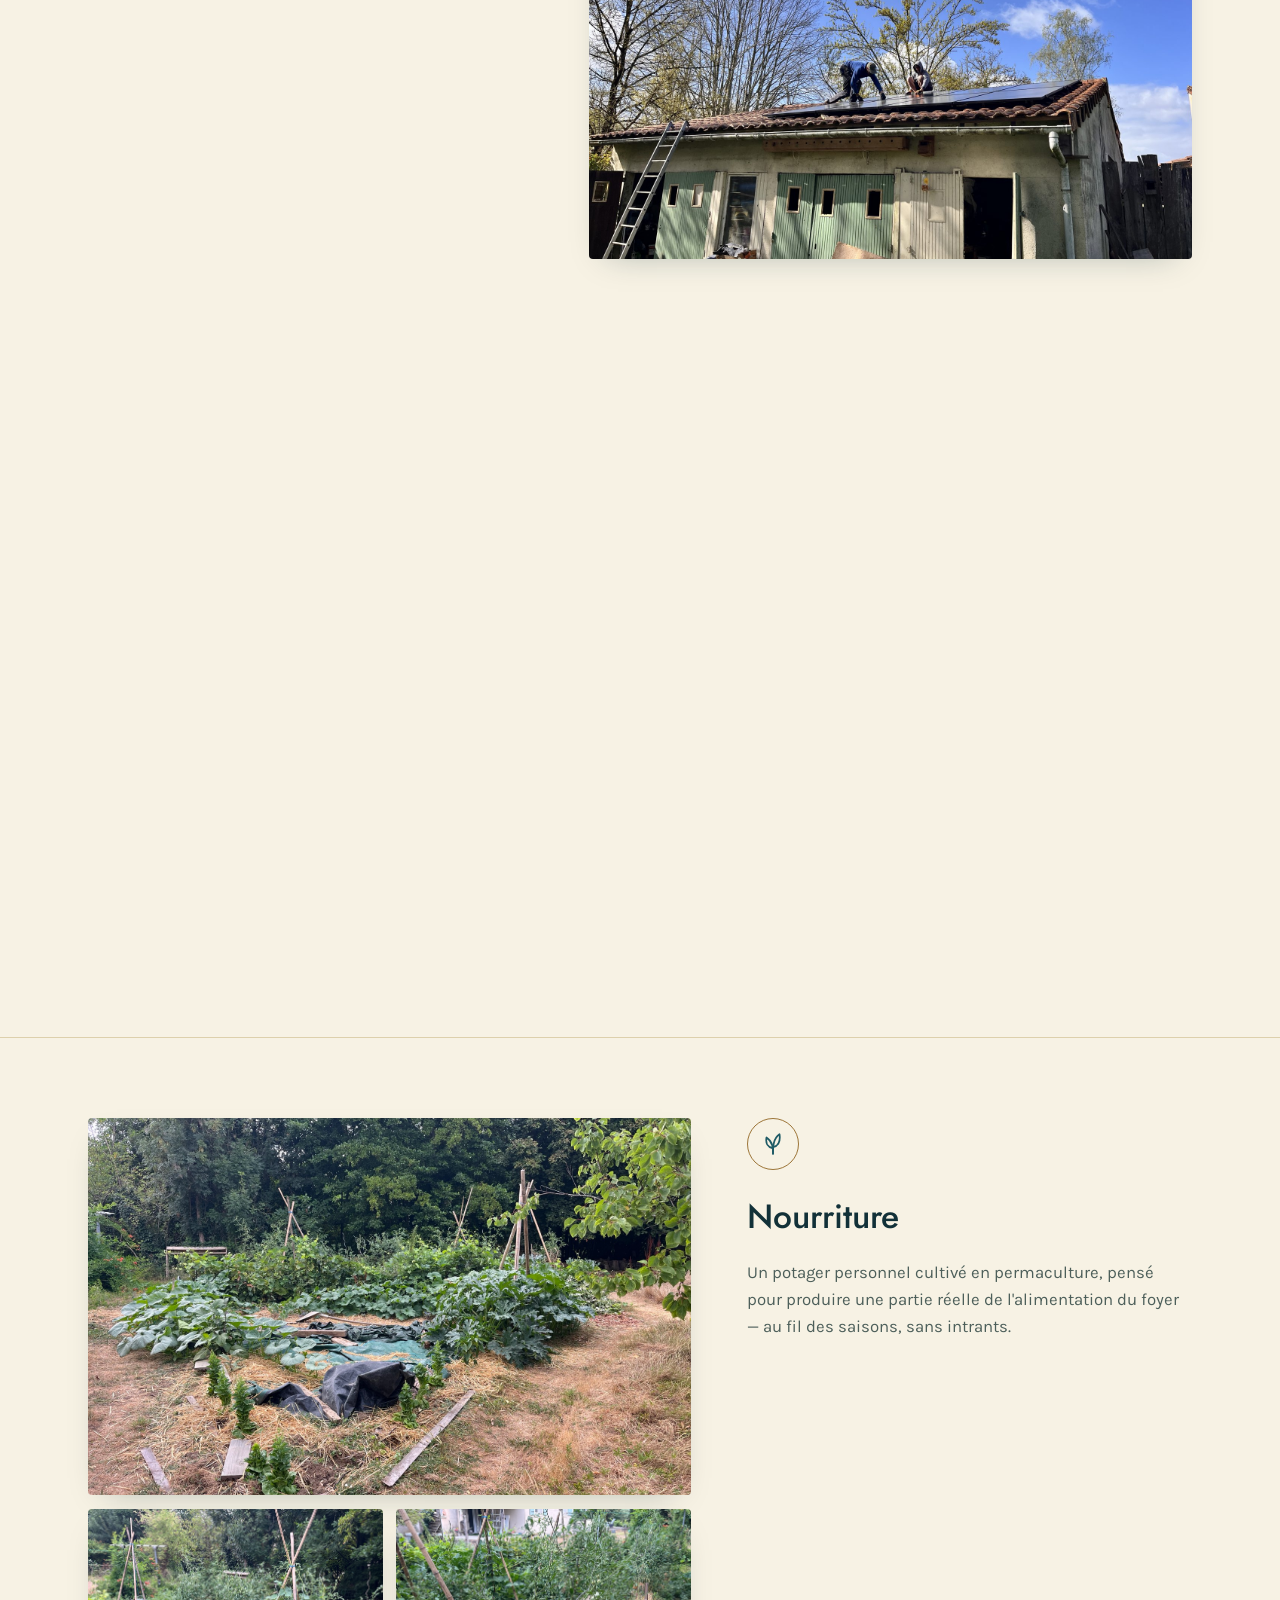
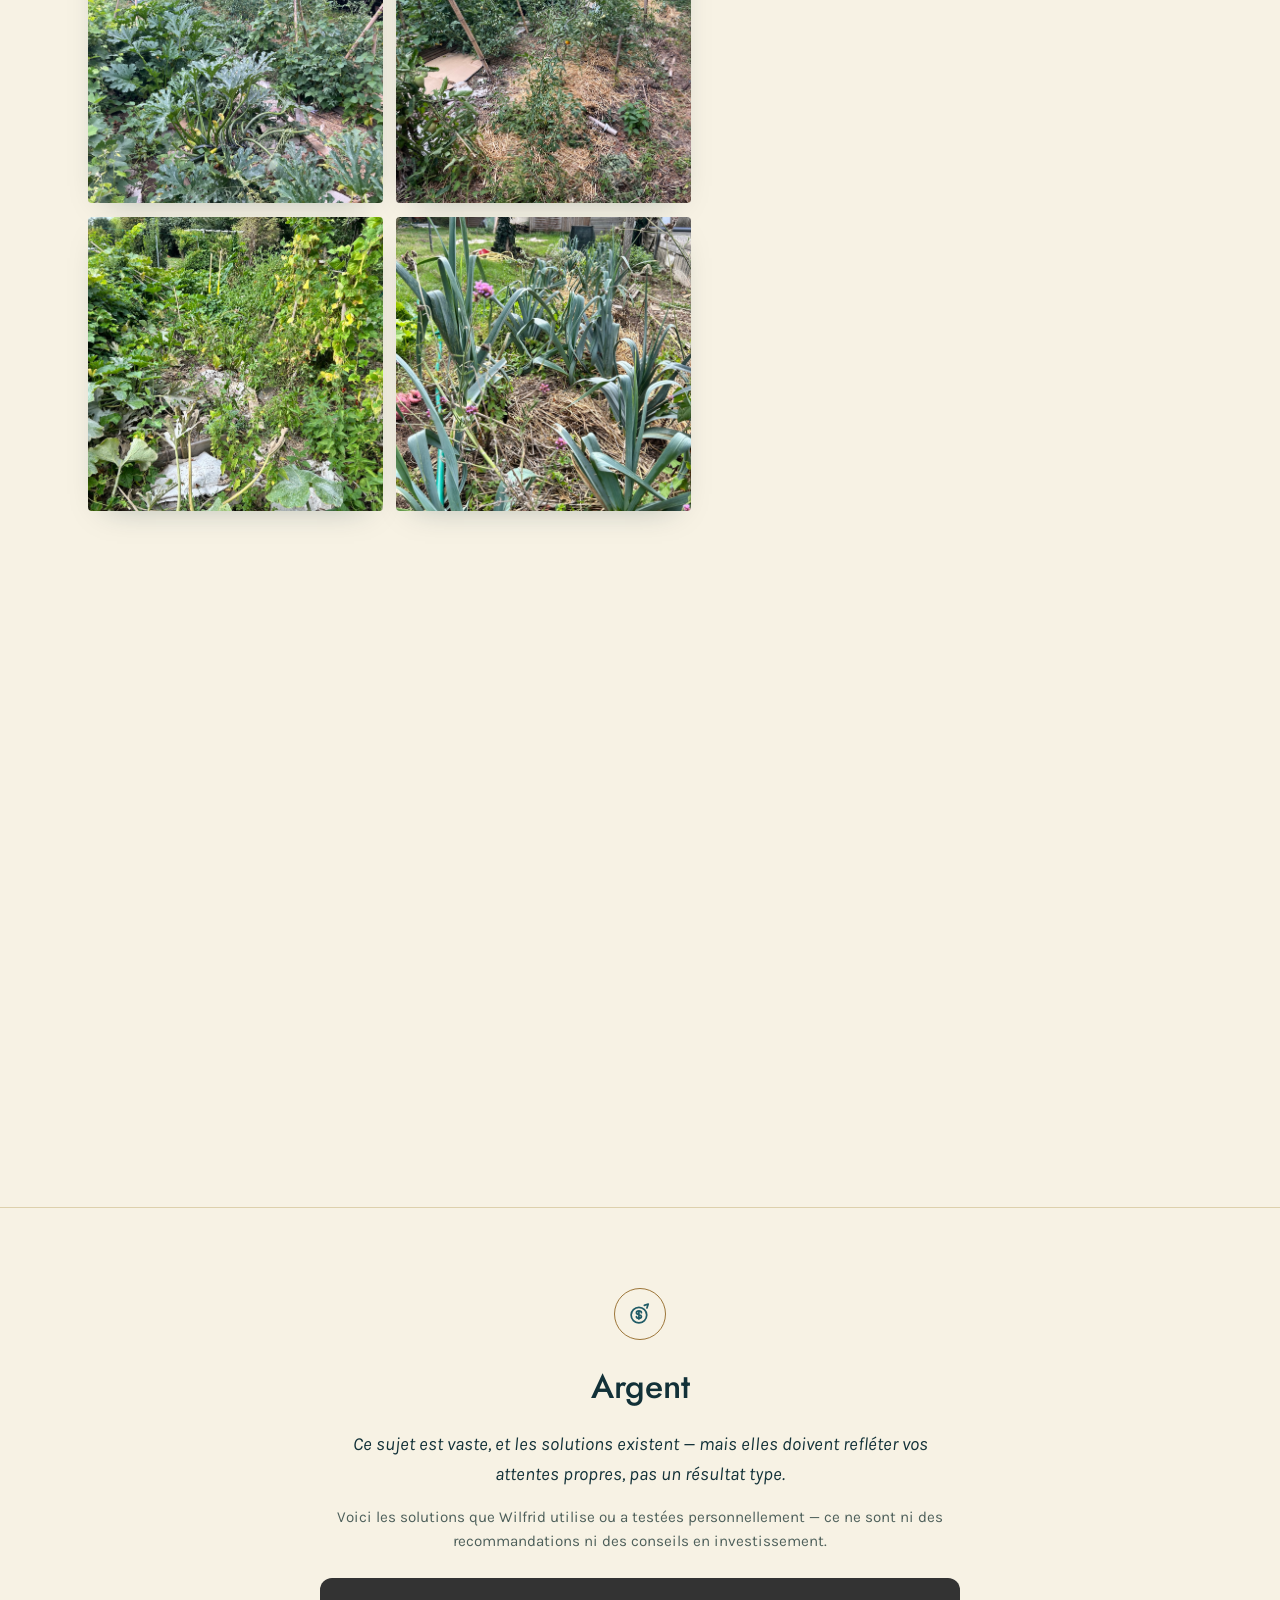
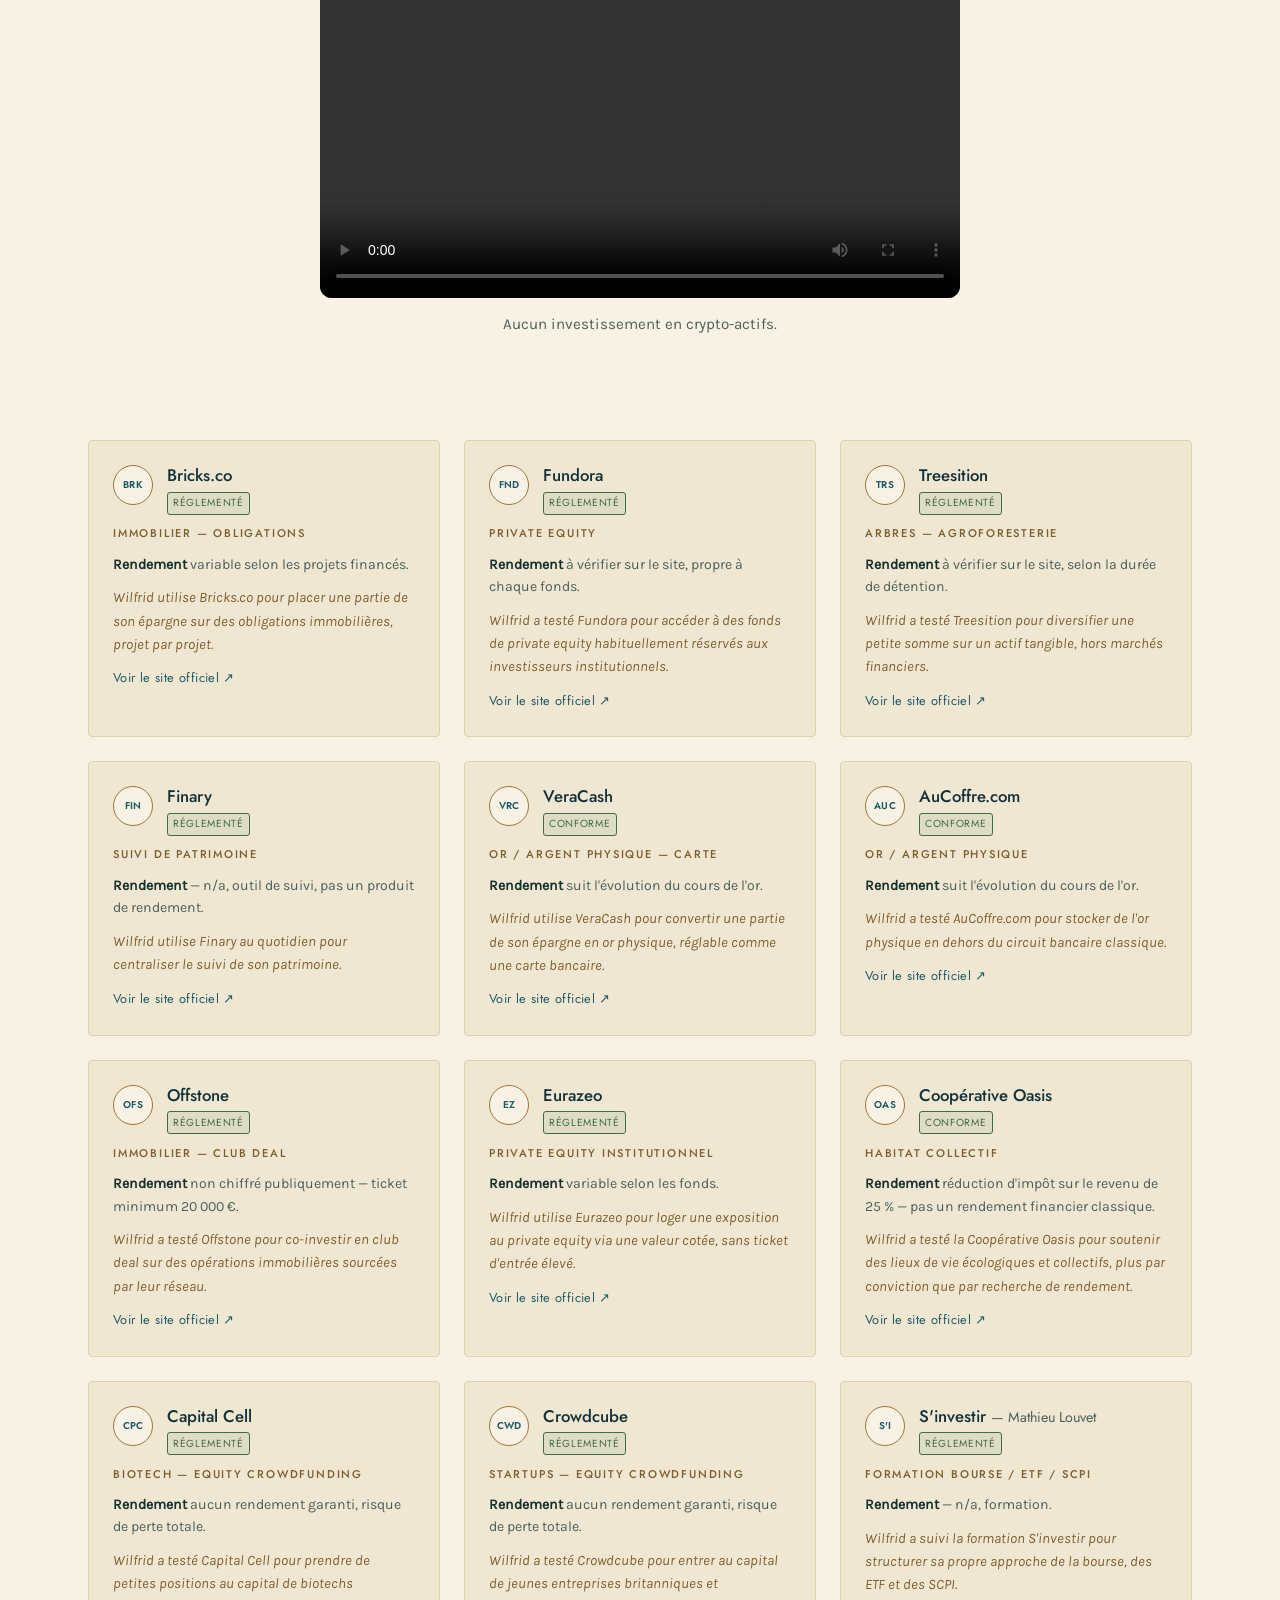
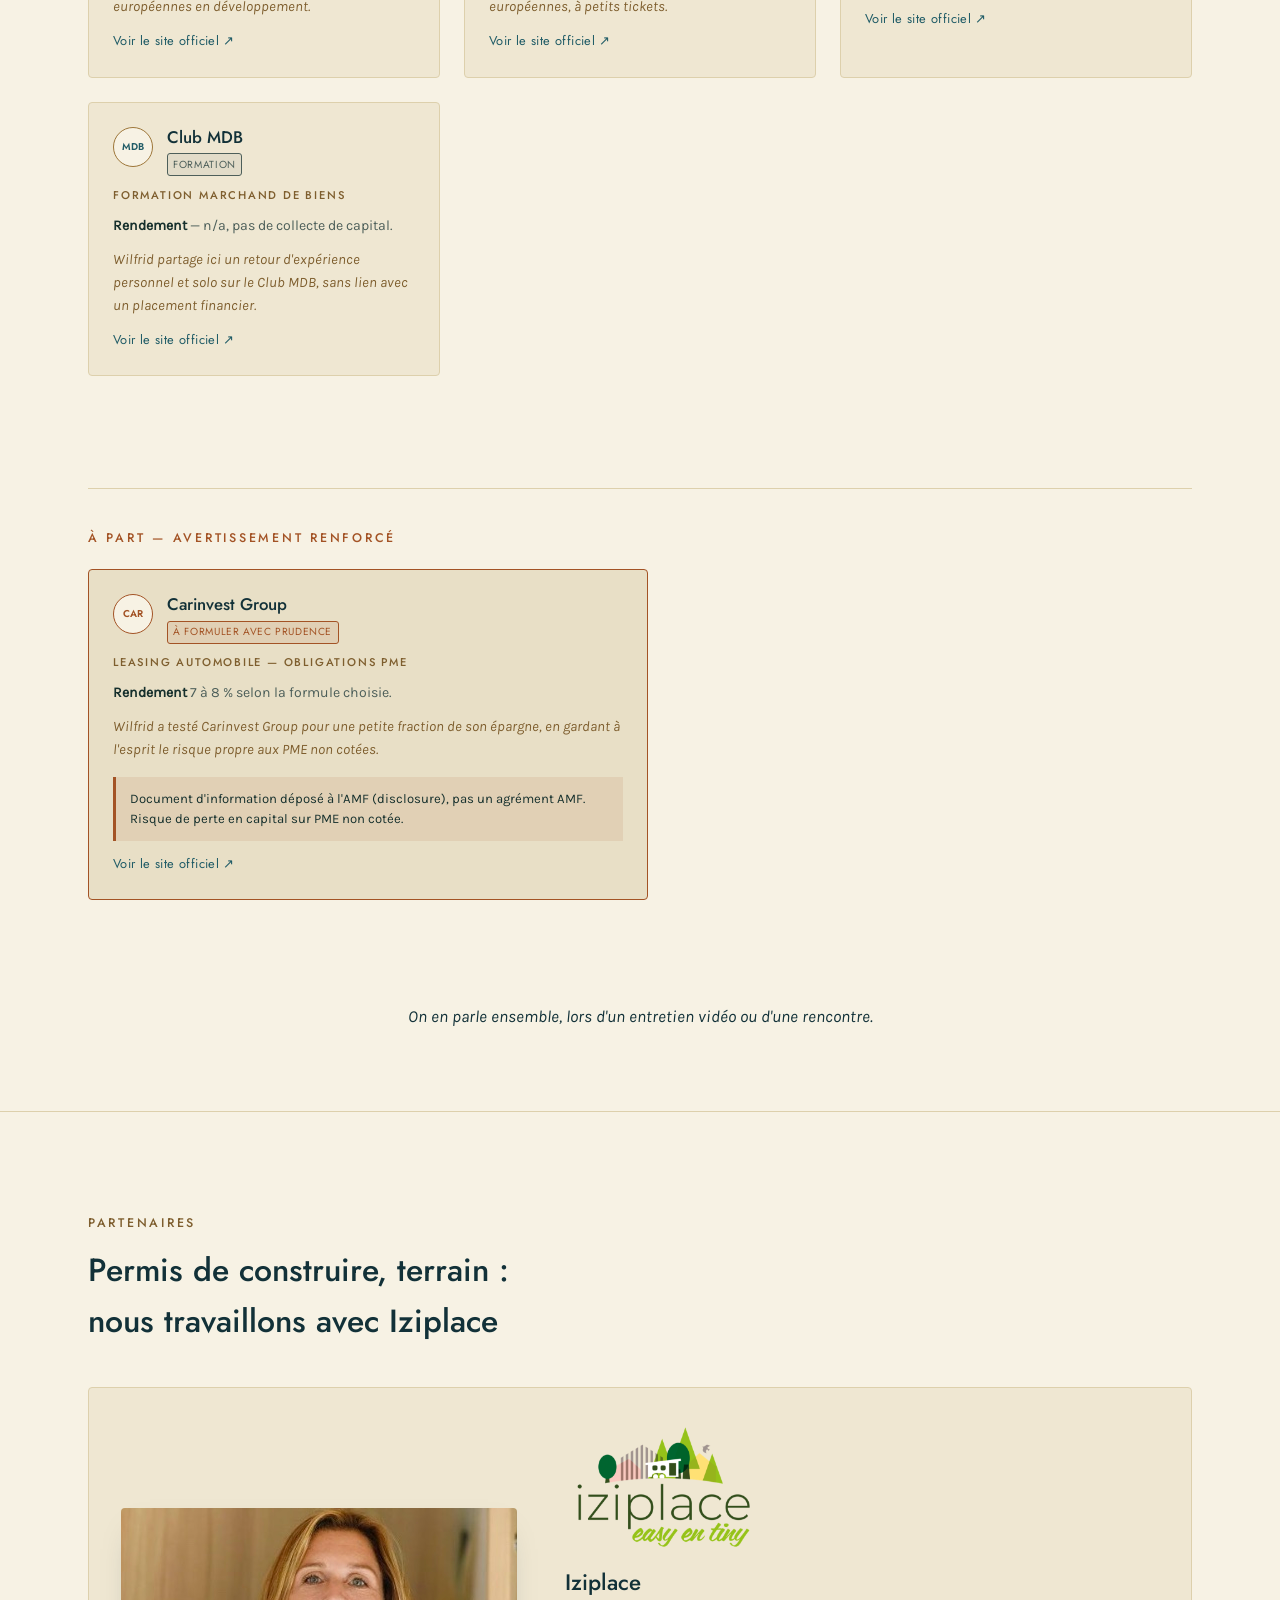
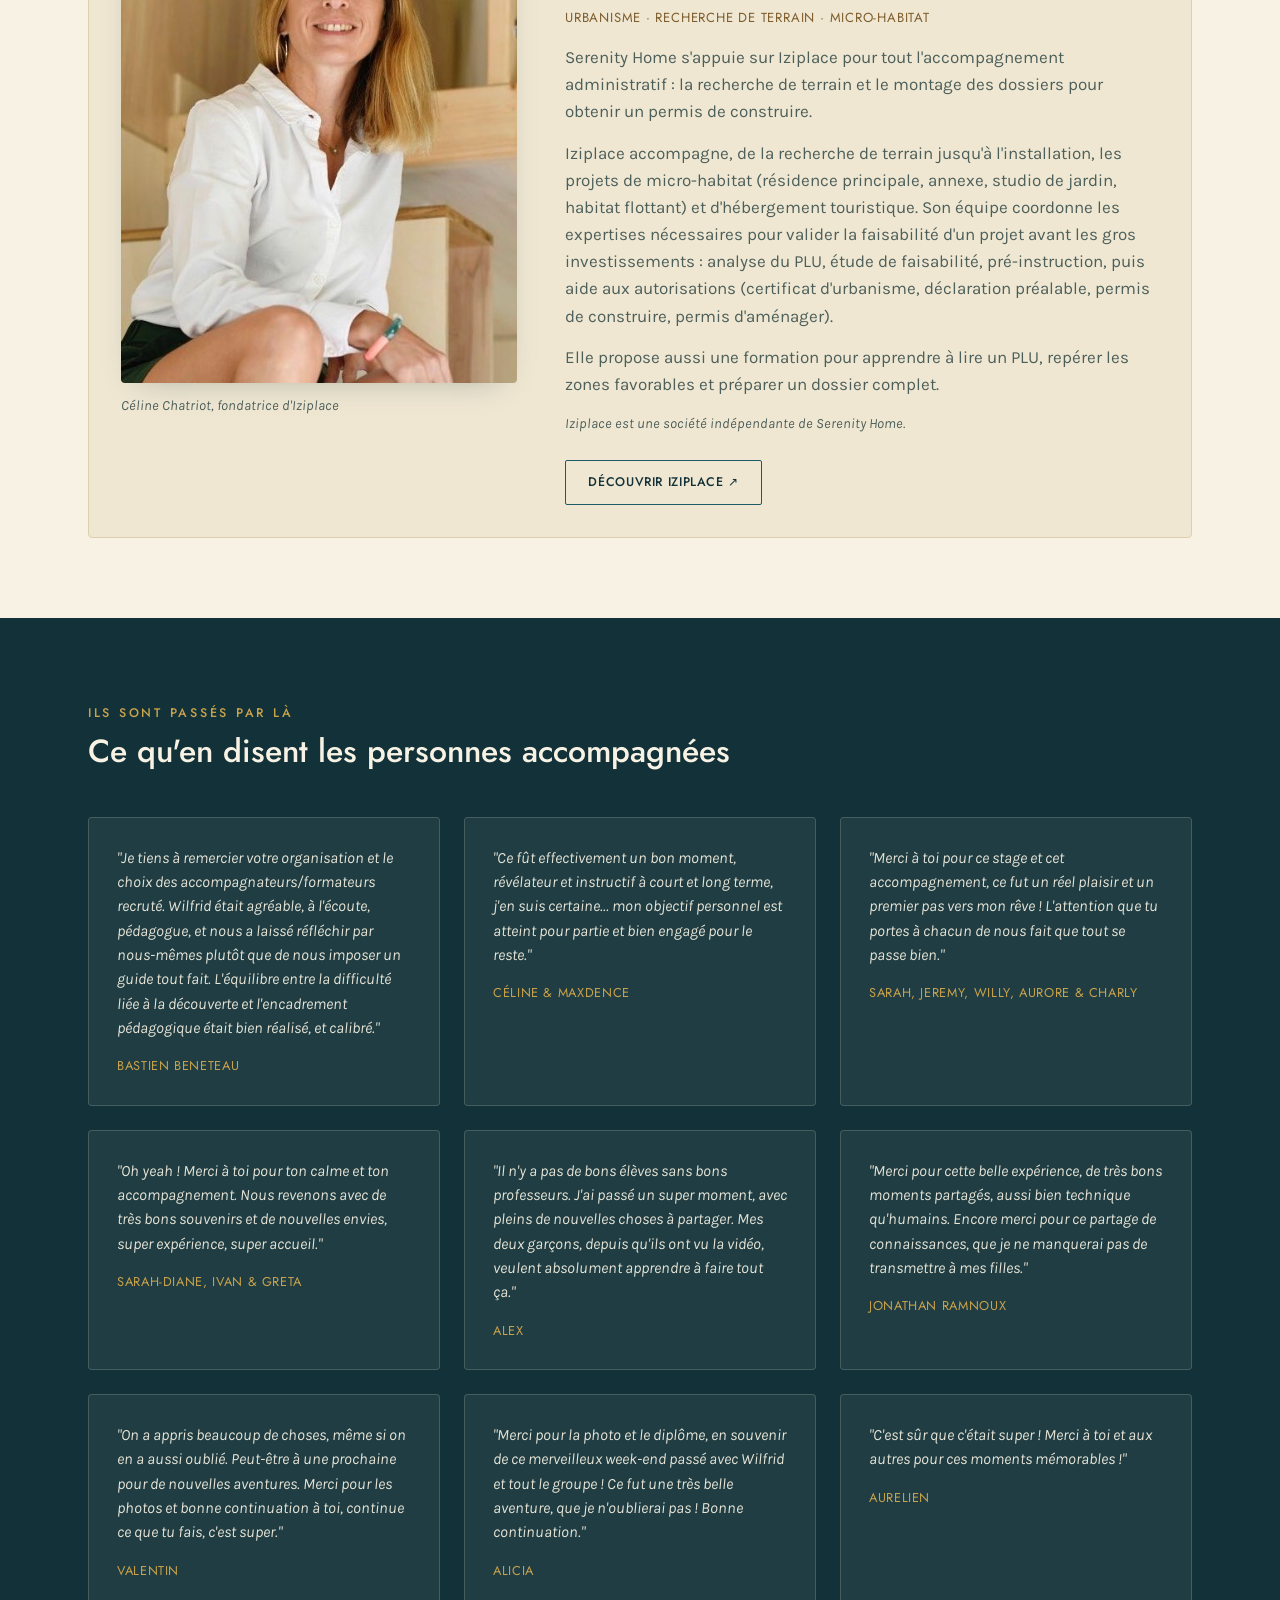
==== commit 02db1cd4: "V0.2.4: Add Partenaires section (Iziplace), update values, responsive nav - New "Partenaires" sectio" ====
--- a/index.html
+++ b/index.html
@@ -50,6 +50,7 @@
       <li><a href="#energie">Énergie</a></li>
       <li><a href="#nourriture">Nourriture</a></li>
       <li><a href="#argent">Argent</a></li>
+      <li><a href="#partenaires">Partenaires</a></li>
       <li><a href="#temoignages">Témoignages</a></li>
     </ul>
     <a class="btn-cta" href="https://wa.me/33664347706" target="_blank" rel="noopener">Prendre rendez-vous</a>
@@ -96,24 +97,24 @@
       <h2>Quelles valeurs nous animent ?</h2>
       <div class="values-grid">
         <div class="value-card">
-          <h3>Qualité</h3>
-          <p>La qualité est une valeur motrice, elle est la source d'énergie de Serenity Home.</p>
+          <h3>Empathie</h3>
+          <p>L'empathie est une valeur qui nous relie : nous partons de ce que vous vivez.</p>
         </div>
         <div class="value-card">
-          <h3>Intégrité</h3>
-          <p>L'intégrité est une valeur fondatrice, elle est l'empreinte de Serenity Home.</p>
+          <h3>Compréhension</h3>
+          <p>La compréhension est une valeur incontournable : comprendre votre situation avant de proposer.</p>
         </div>
         <div class="value-card">
-          <h3>Respect</h3>
-          <p>Le respect est une valeur incontournable, il est le cœur de Serenity Home !</p>
+          <h3>Écoute</h3>
+          <p>L'écoute est une valeur fondatrice : chaque accompagnement commence par vous entendre.</p>
         </div>
         <div class="value-card">
-          <h3>Altruisme</h3>
-          <p>L'altruisme est une valeur essentielle, il est l'esprit de Serenity Home.</p>
+          <h3>Expérimentation</h3>
+          <p>L'expérimentation est une valeur motrice : nous partageons ce que nous avons testé et vécu.</p>
         </div>
         <div class="value-card">
-          <h3>Écologie</h3>
-          <p>L'écologie est une valeur fondamentale. Elle est au centre de nos préoccupations.</p>
+          <h3>Partage</h3>
+          <p>Le partage est une valeur essentielle : que chacun puisse vivre plus libre, plus heureux, plus humain.</p>
         </div>
       </div>
     </div>
@@ -474,6 +475,31 @@
 
   </section>
 
+  <section class="partners reveal" id="partenaires">
+    <div class="container">
+      <span class="eyebrow">Partenaires</span>
+      <h2>Permis de construire, terrain : nous travaillons avec Iziplace</h2>
+
+      <article class="partner">
+        <figure class="partner-photo">
+          <img src="img/partenaires/celine-chatriot.jpg" width="475" height="475" loading="lazy" alt="Céline Chatriot, fondatrice d'Iziplace, souriante, assise sur un escalier en bois">
+          <figcaption>Céline Chatriot, fondatrice d'Iziplace</figcaption>
+        </figure>
+
+        <div class="partner-body">
+          <img class="partner-logo" src="img/partenaires/iziplace-logo.png" width="640" height="426" loading="lazy" alt="Logo Iziplace — easy en tiny">
+          <h3>Iziplace</h3>
+          <p class="partner-role">Urbanisme · Recherche de terrain · Micro-habitat</p>
+          <p>Serenity Home s'appuie sur Iziplace pour tout l'accompagnement administratif : la recherche de terrain et le montage des dossiers pour obtenir un permis de construire.</p>
+          <p>Iziplace accompagne, de la recherche de terrain jusqu'à l'installation, les projets de micro-habitat (résidence principale, annexe, studio de jardin, habitat flottant) et d'hébergement touristique. Son équipe coordonne les expertises nécessaires pour valider la faisabilité d'un projet avant les gros investissements : analyse du PLU, étude de faisabilité, pré-instruction, puis aide aux autorisations (certificat d'urbanisme, déclaration préalable, permis de construire, permis d'aménager).</p>
+          <p>Elle propose aussi une formation pour apprendre à lire un PLU, repérer les zones favorables et préparer un dossier complet.</p>
+          <p class="partner-note">Iziplace est une société indépendante de Serenity Home.</p>
+          <a class="btn-cta ghost" href="https://iziplace-tinyhouse.fr/" target="_blank" rel="noopener">Découvrir Iziplace ↗</a>
+        </div>
+      </article>
+    </div>
+  </section>
+
   <section class="temoignages reveal" id="temoignages">
     <div class="container">
       <span class="eyebrow">Ils sont passés par là</span>
@@ -549,7 +575,7 @@
       <a href="cgv.html">CGV</a>
       <a href="cgv.html#mediateur">Médiateur de la consommation</a>
     </nav>
-    <span class="version">V0.1.4</span>
+    <span class="version">V0.2.4</span>
   </div>
 </footer>
 
--- a/styles.css
+++ b/styles.css
@@ -162,7 +162,7 @@
 }
 .btn-cta.ghost:hover { background: var(--petrol); color: var(--ivory); }
 
-@media (max-width: 720px) {
+@media (max-width: 1040px) {
   .nav-links { display: none; }
 }
 
@@ -232,7 +232,7 @@
   padding: 0.4rem 0.8rem;
   border-radius: 999px;
 }
-@media (max-width: 640px) {
+@media (max-width: 1040px) {
   .mobile-pillar-row { display: flex; }
 }
 
@@ -365,6 +365,44 @@
 .pillar-argent .intro .body { font-size: 1.15rem; font-style: italic; color: var(--petrol-deep); }
 .pillar-argent .intro .cadrage { margin-top: 0.9rem; font-size: 0.95rem; color: var(--ink-soft); }
 .pillar-argent .intro .argent-video { margin-top: 1.5rem; width: 100%; border-radius: 12px; }
+
+/* ---------- Partenaires ---------- */
+
+.partners { padding: 5rem 0; }
+.partners h2 { font-size: clamp(1.5rem, 3vw, 2rem); max-width: 26ch; margin: 0.6rem 0 2.5rem; }
+
+.partner {
+  display: grid;
+  grid-template-columns: minmax(0, 0.8fr) minmax(0, 1.2fr);
+  gap: 3rem;
+  align-items: center;
+  background: var(--ivory-panel);
+  border: 1px solid var(--line);
+  border-radius: 4px;
+  padding: 2rem;
+}
+.partner-photo { margin: 0; }
+.partner-photo img { width: 100%; aspect-ratio: 1; object-fit: cover; border-radius: 4px; box-shadow: var(--shadow); }
+.partner-photo figcaption { margin-top: 0.75rem; font-size: 0.88rem; font-style: italic; color: var(--ink-soft); }
+
+.partner-logo { width: 200px; height: auto; margin-bottom: 0.75rem; }
+.partner-body h3 { font-size: 1.4rem; }
+.partner-body p { color: var(--ink-soft); }
+.partner-body p + p { margin-top: 0.9rem; }
+.partner-body .partner-role {
+  margin: 0.35rem 0 1rem;
+  font-family: var(--display);
+  font-size: 0.82rem;
+  letter-spacing: 0.06em;
+  text-transform: uppercase;
+  color: var(--gold-text);
+}
+.partner-body .partner-note { font-size: 0.88rem; font-style: italic; }
+.partner-body .btn-cta { margin-top: 1.5rem; }
+
+@media (max-width: 800px) {
+  .partner { grid-template-columns: 1fr; gap: 1.75rem; padding: 1.25rem; }
+}
 
 /* ---------- Temoignages ---------- */
 
